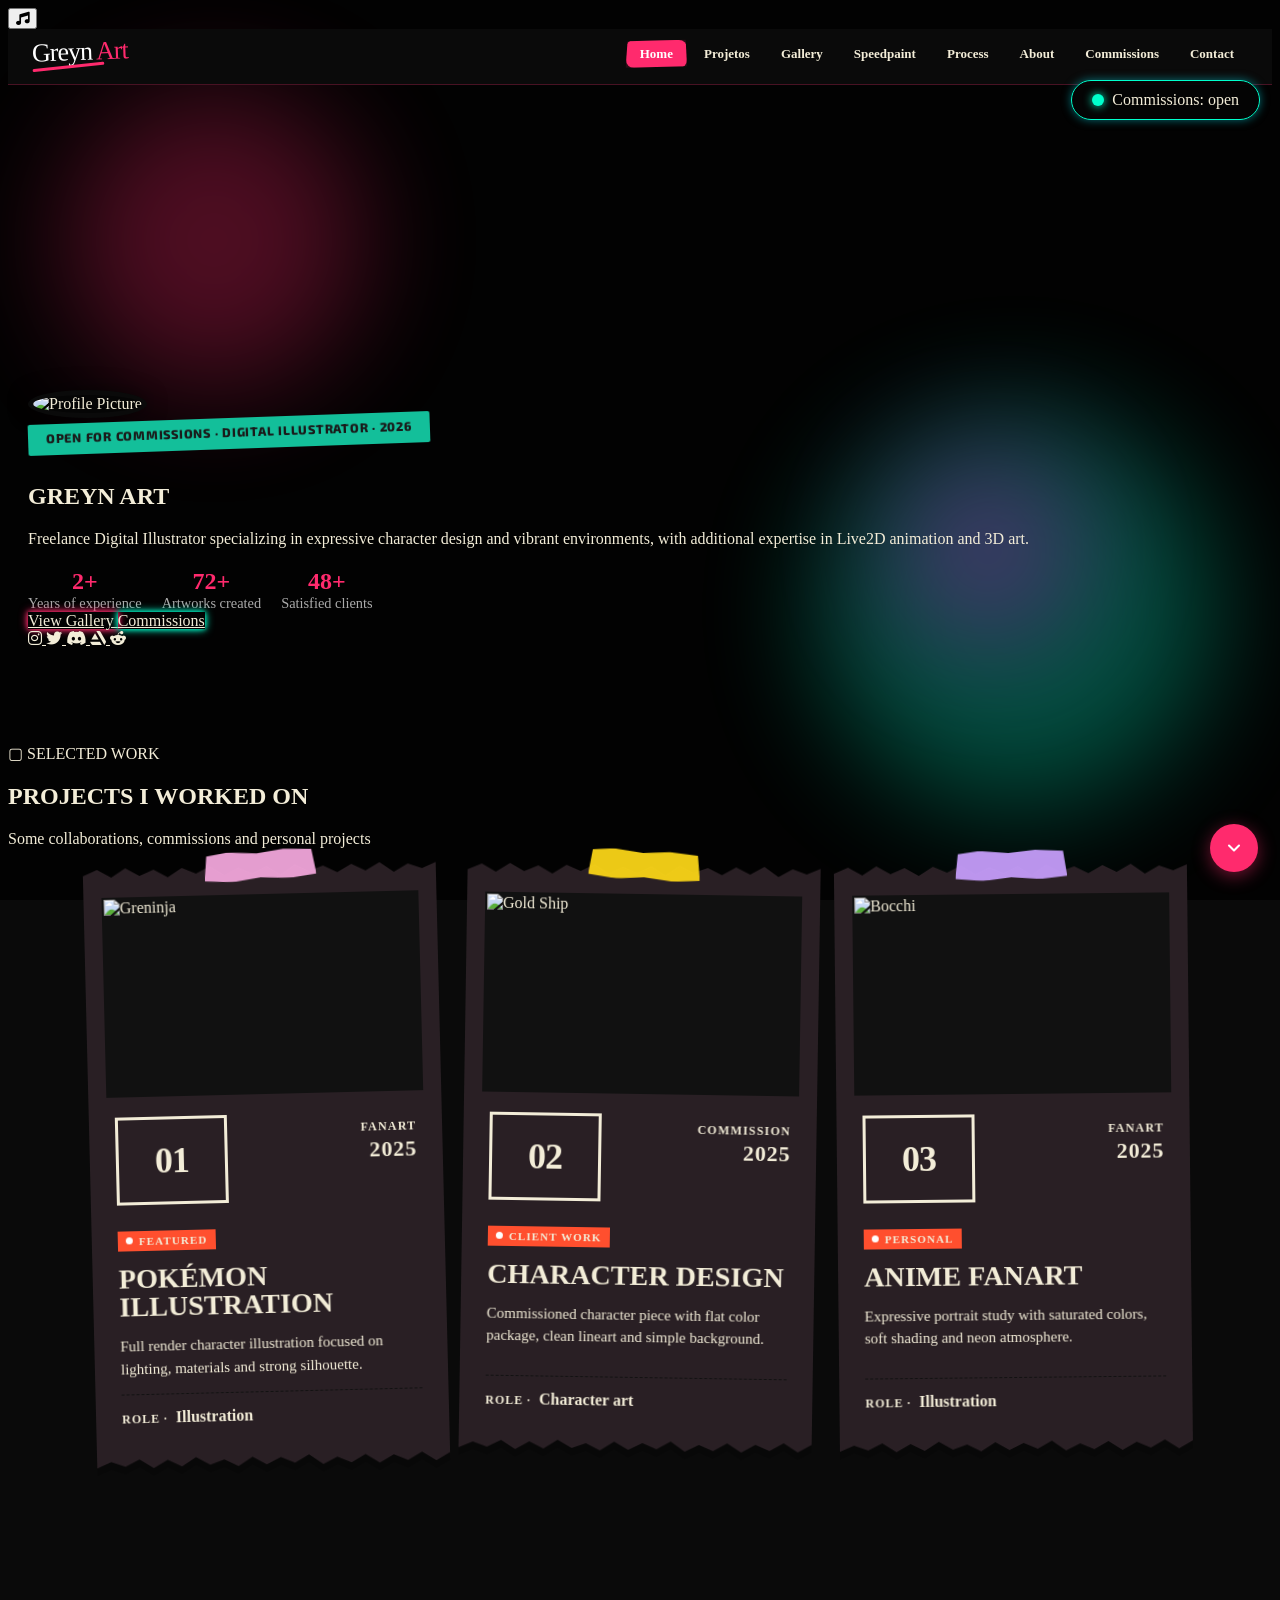
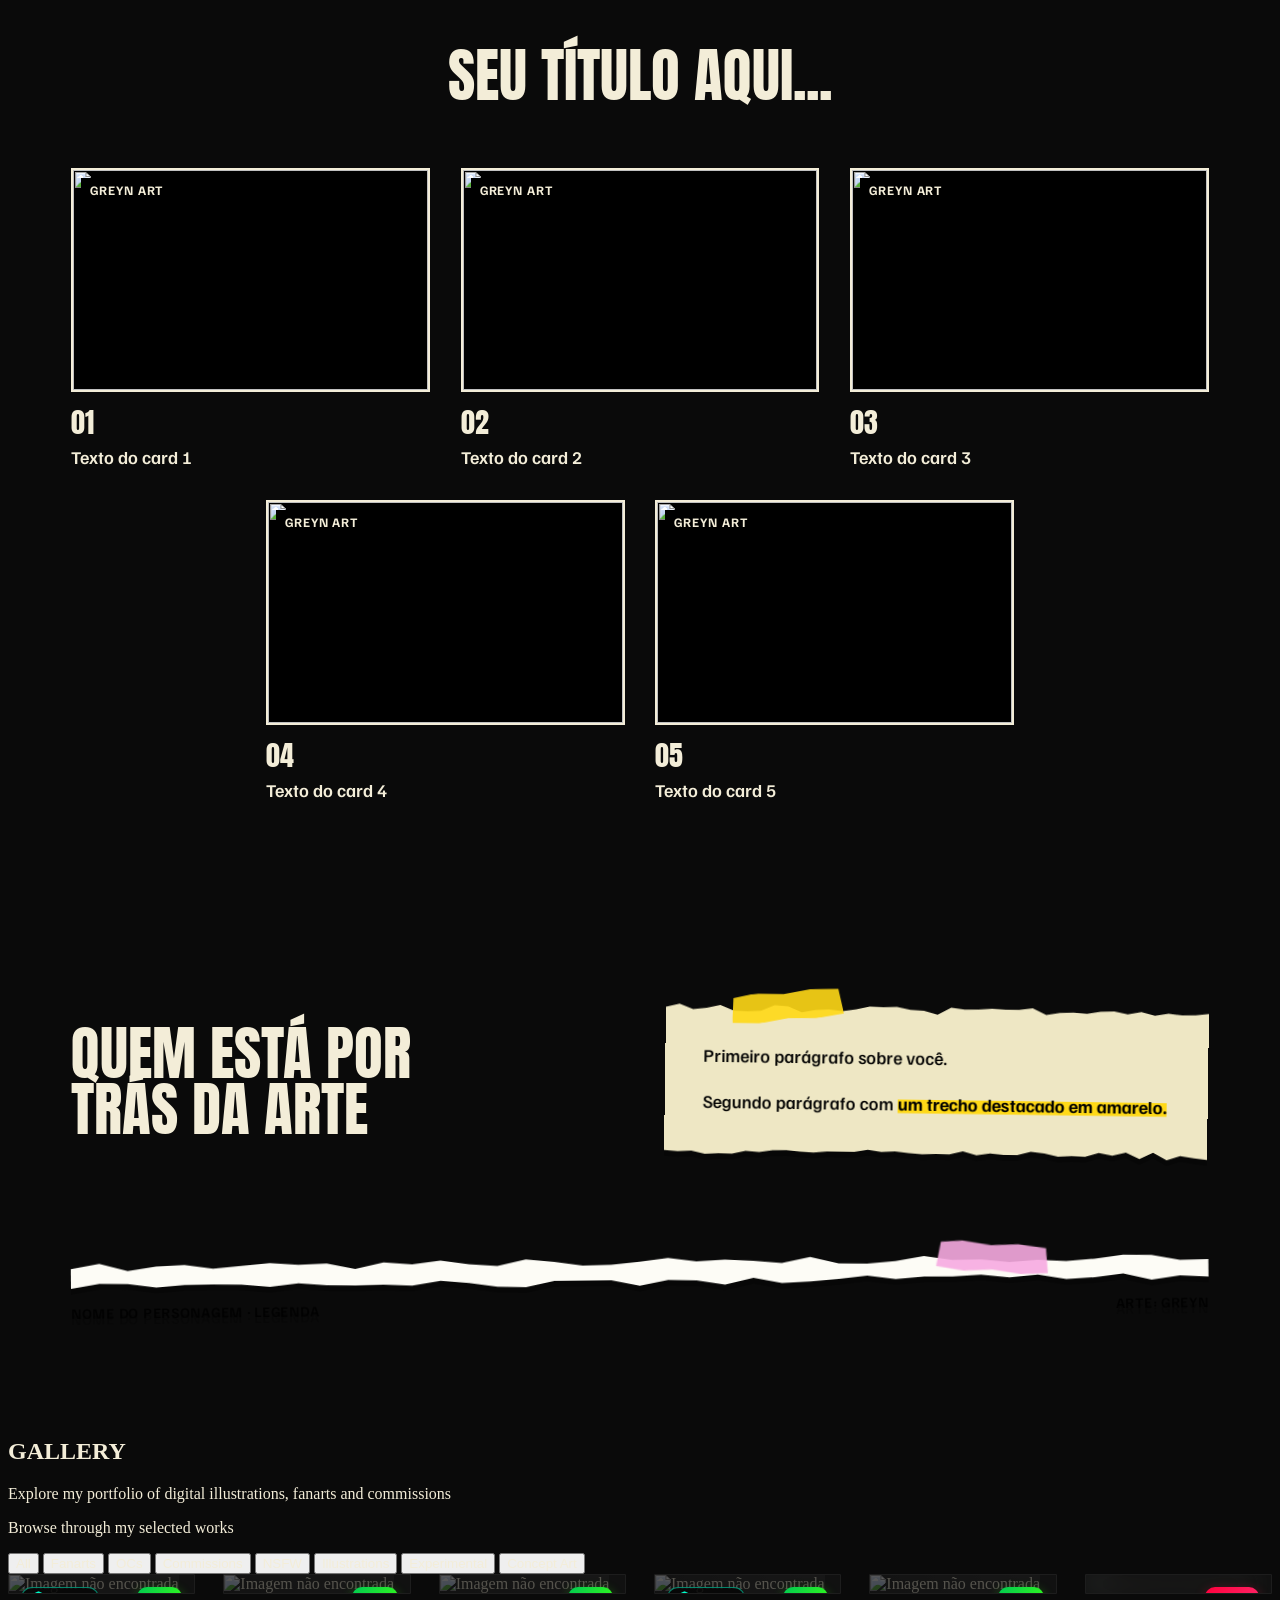
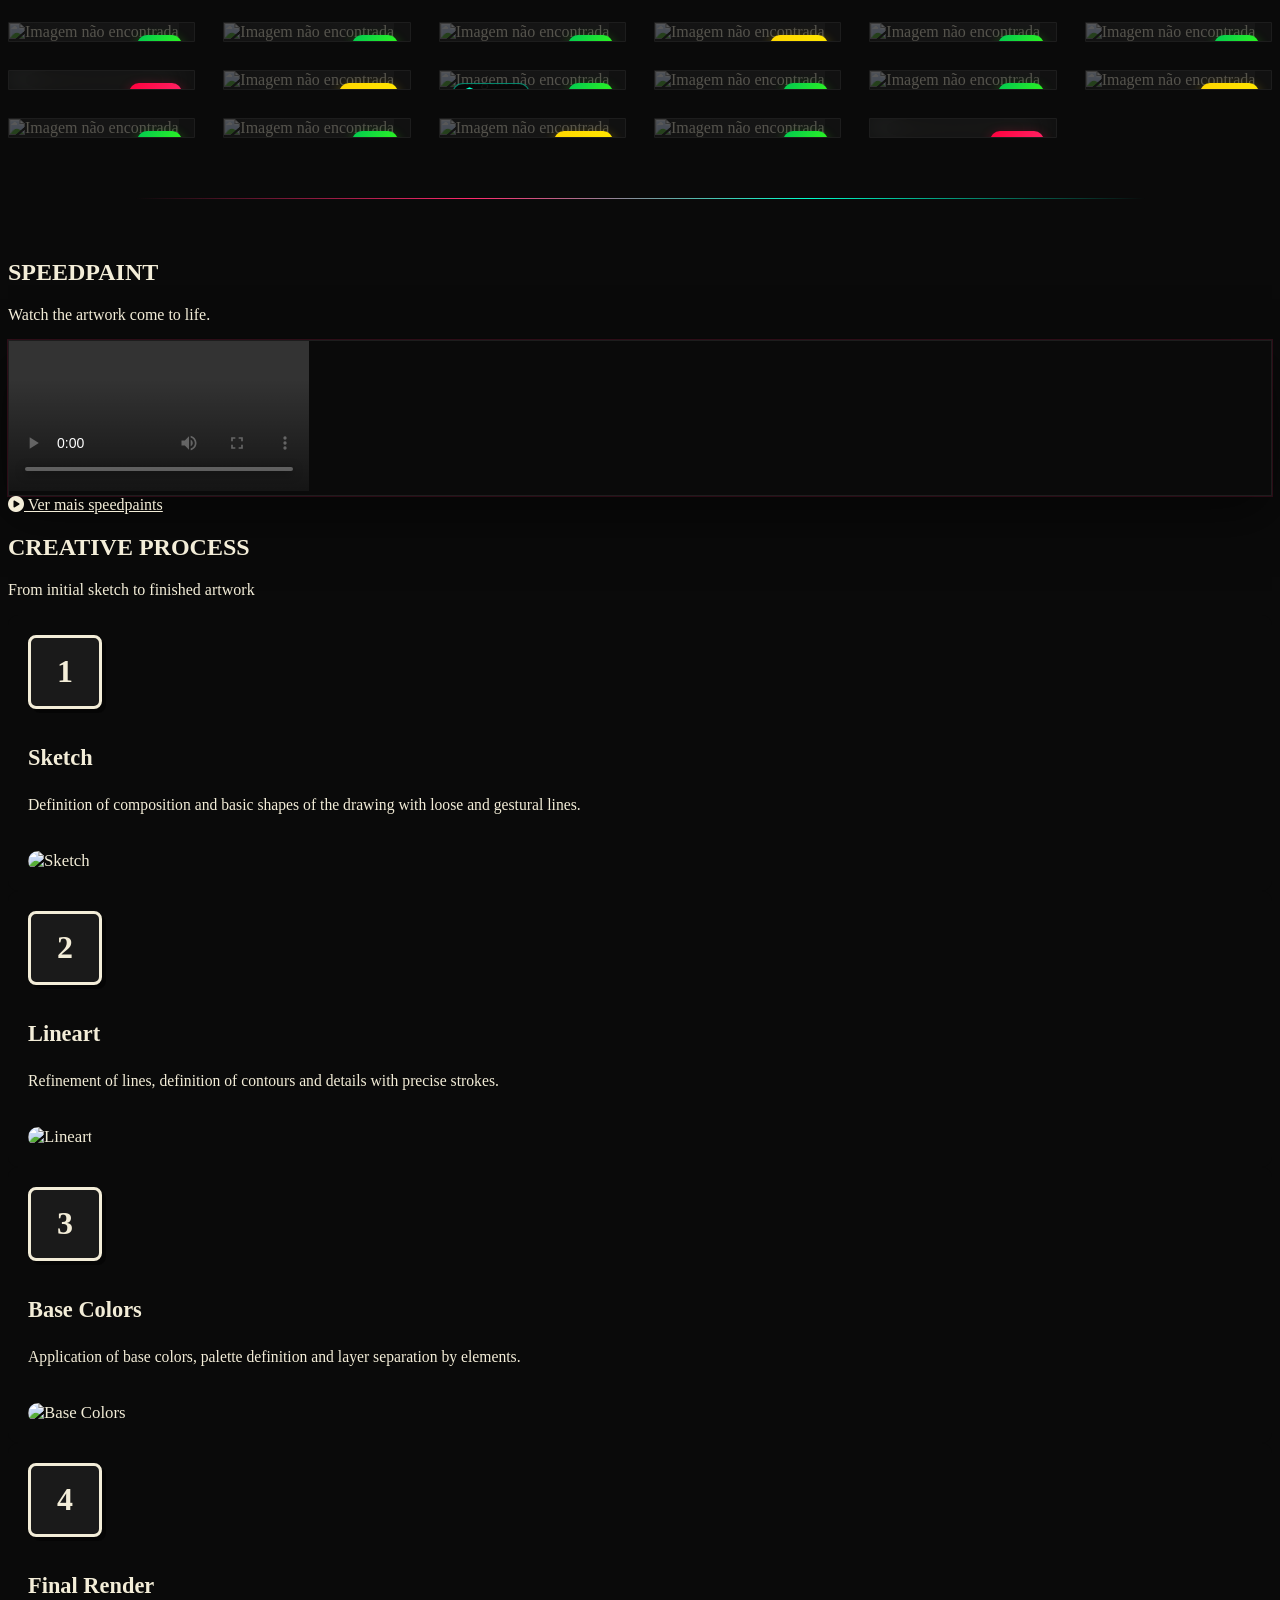
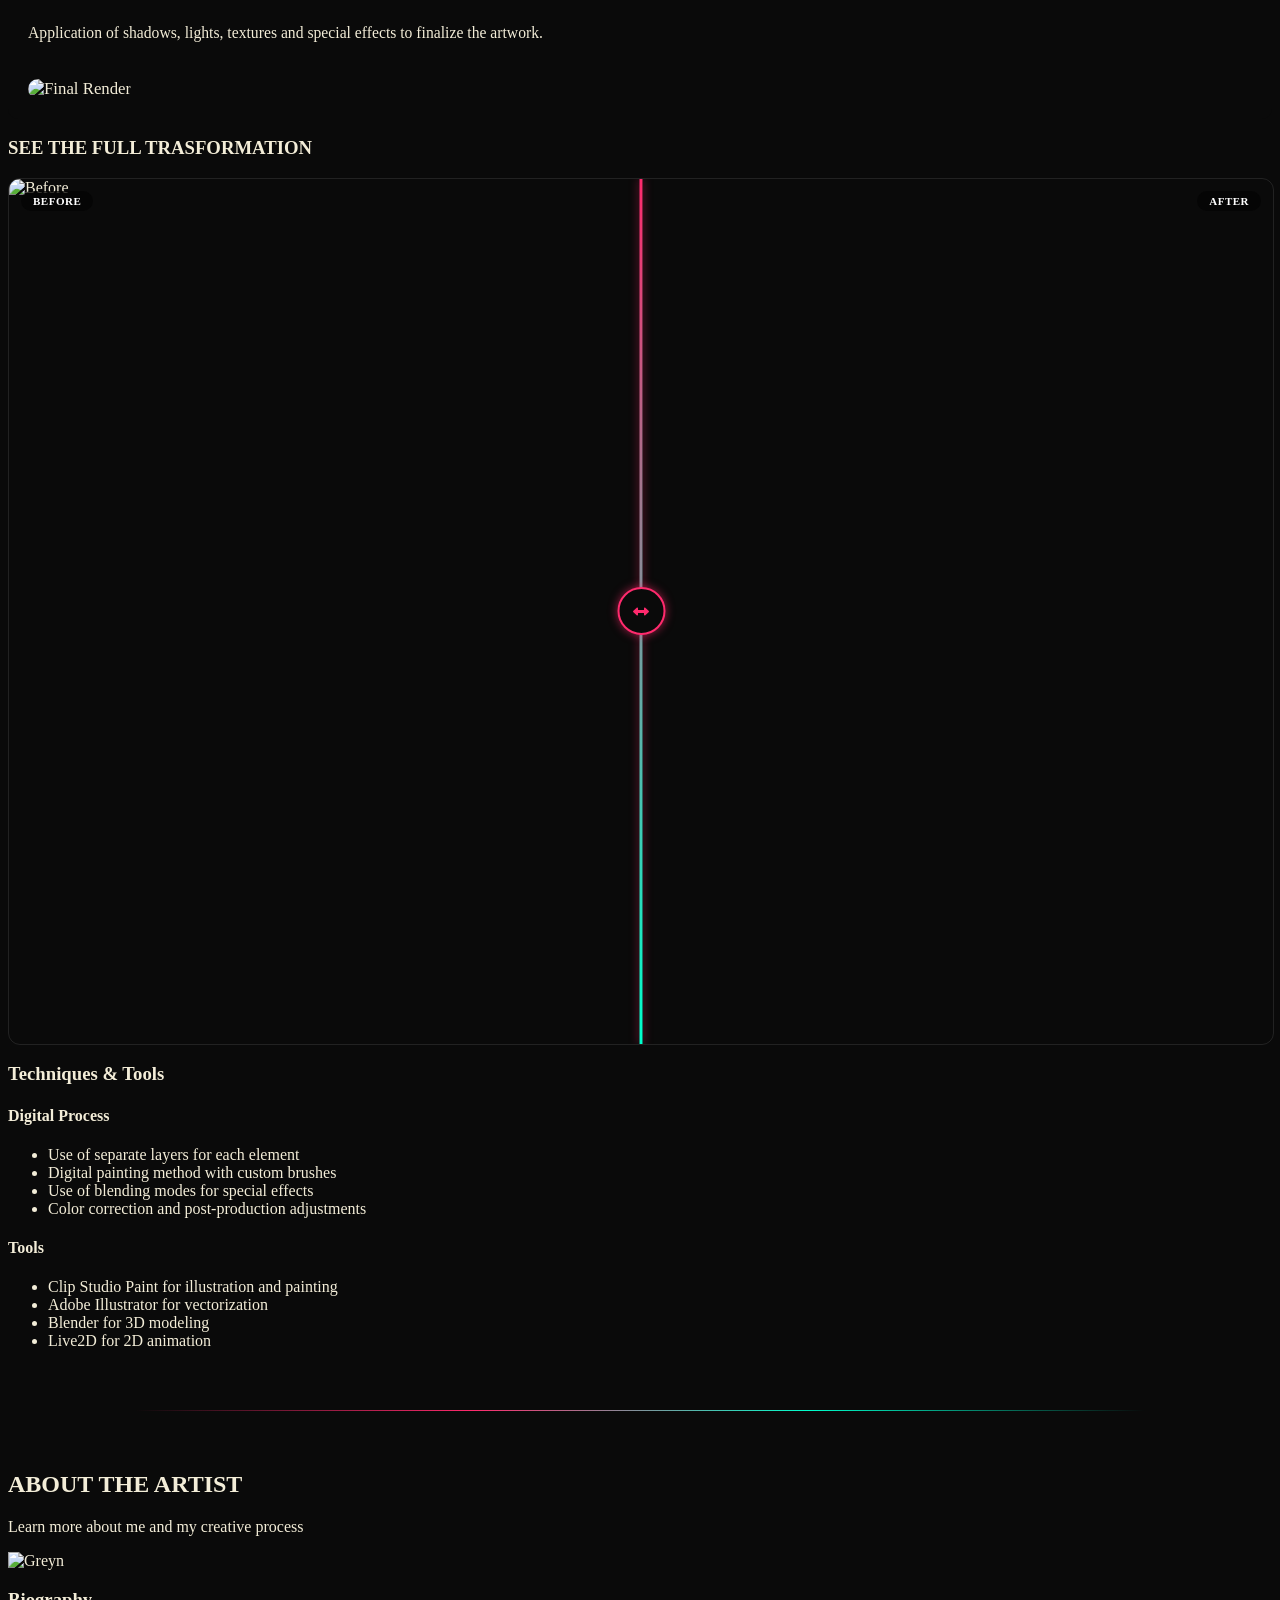
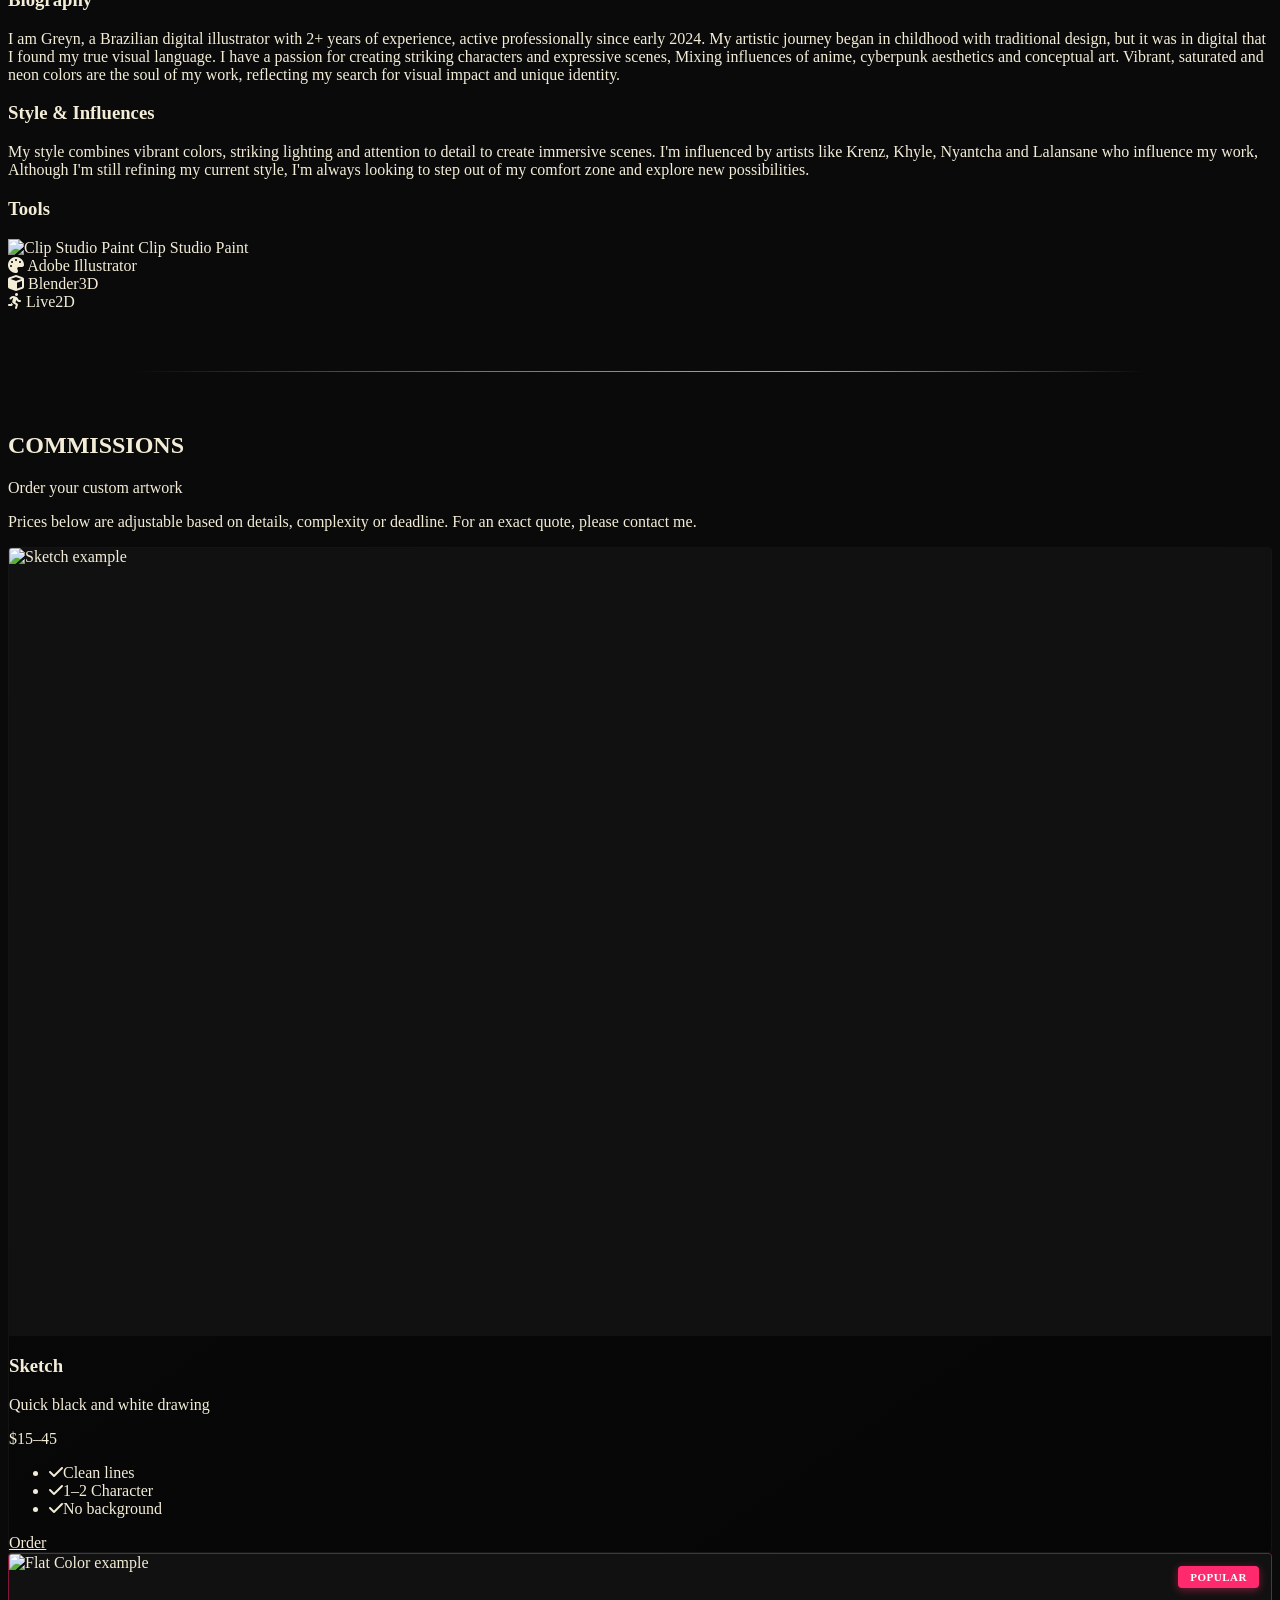
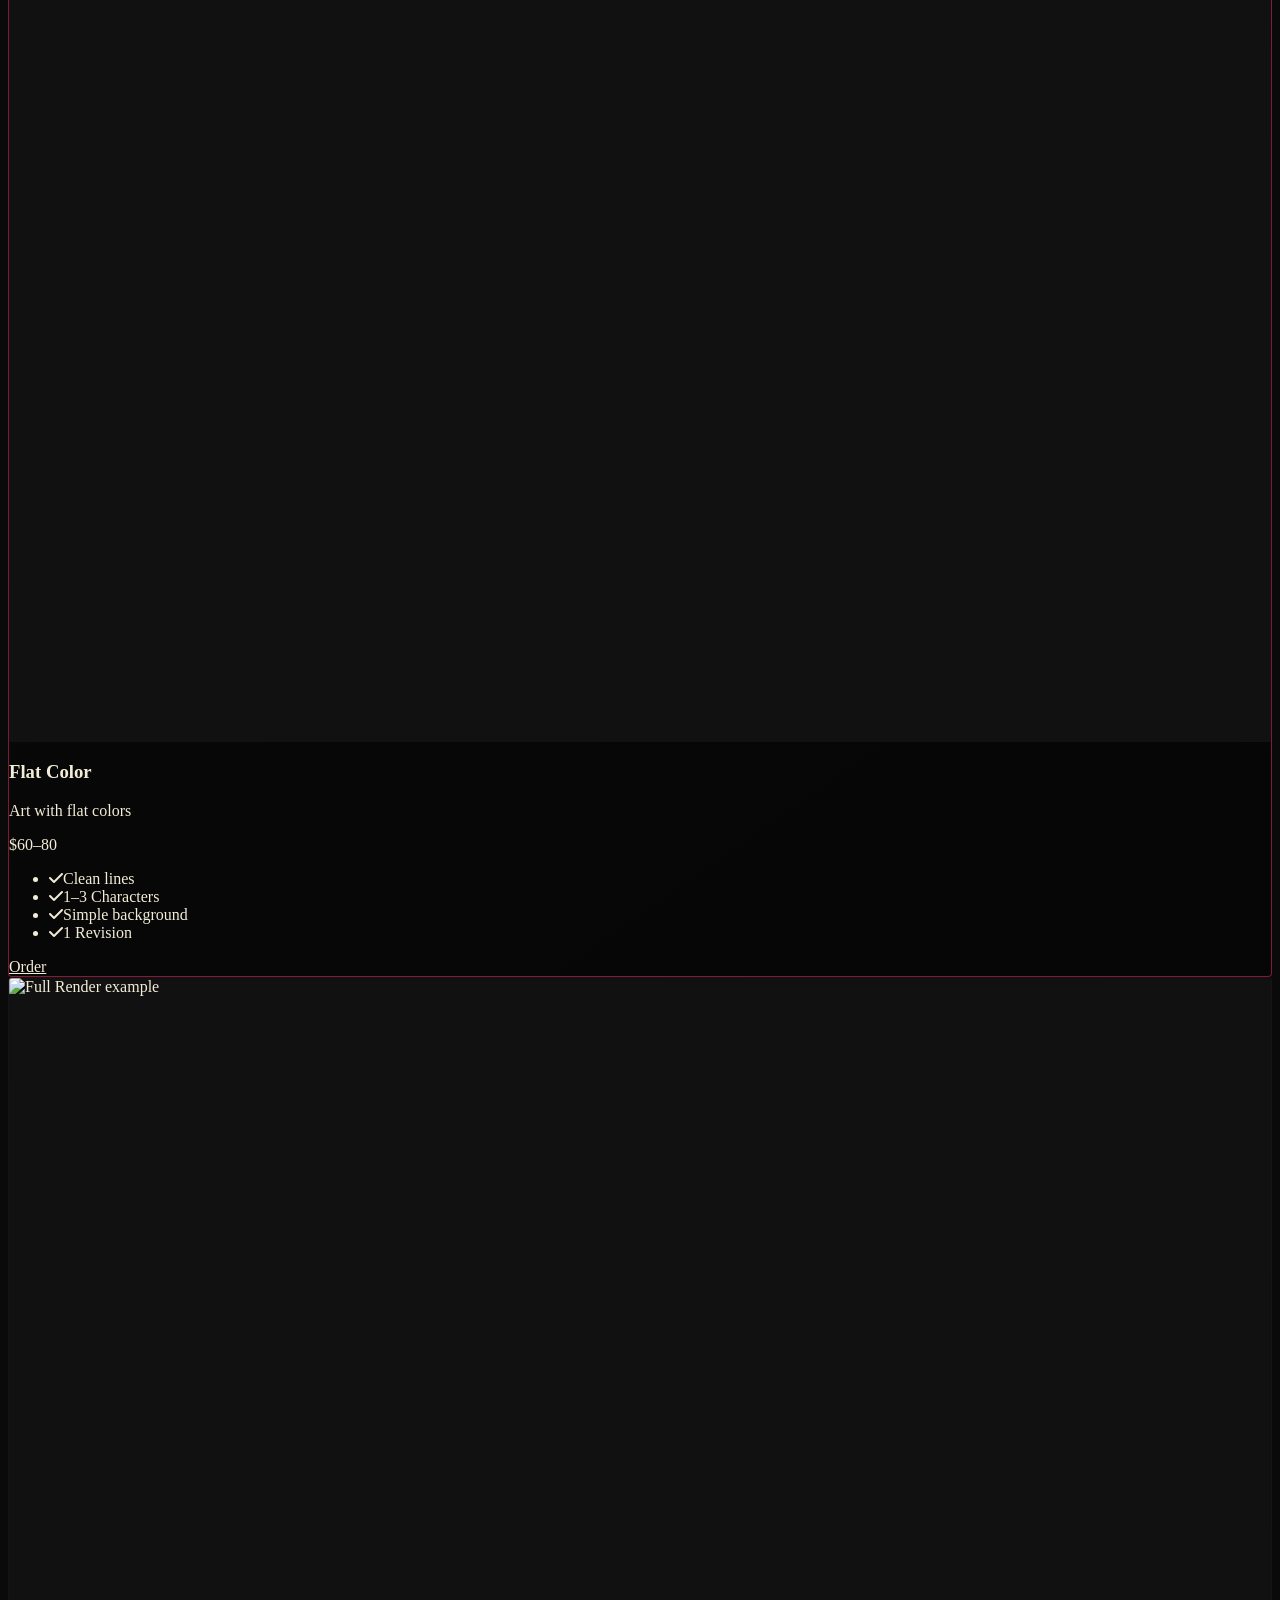
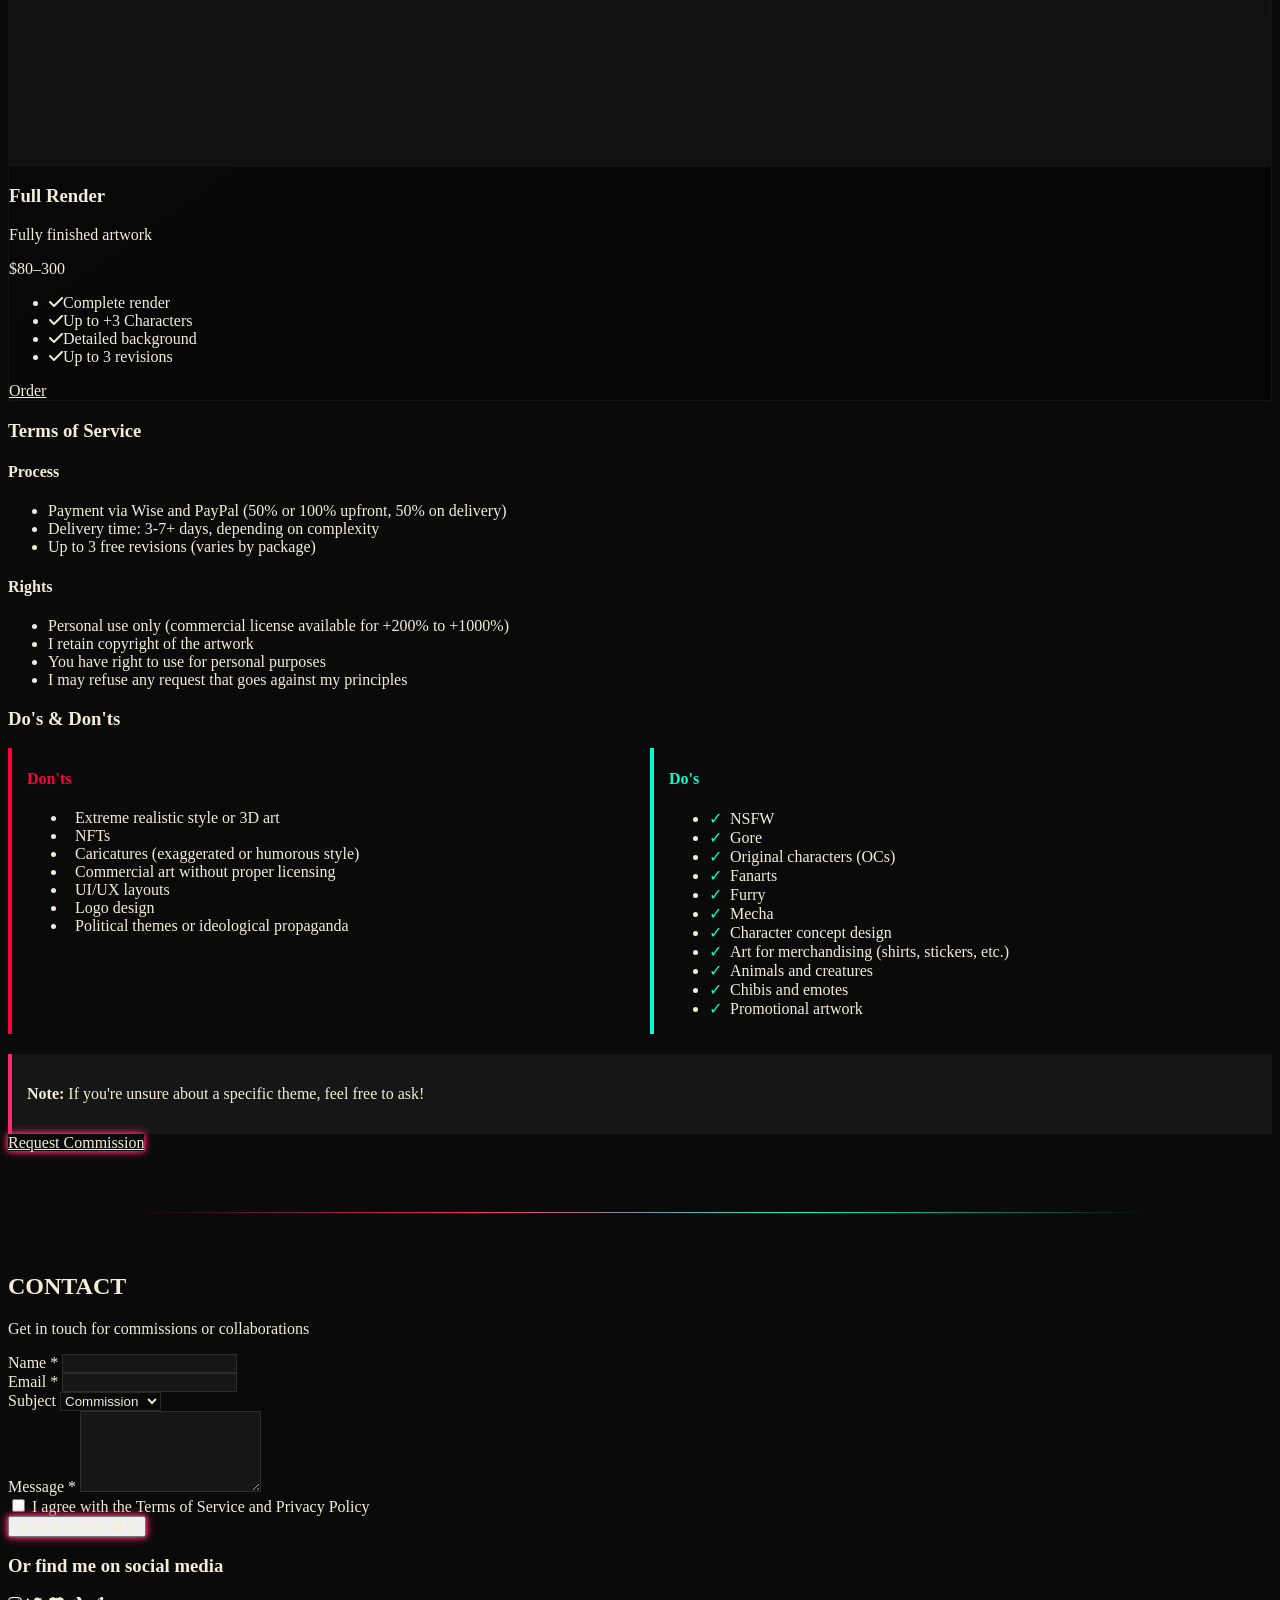
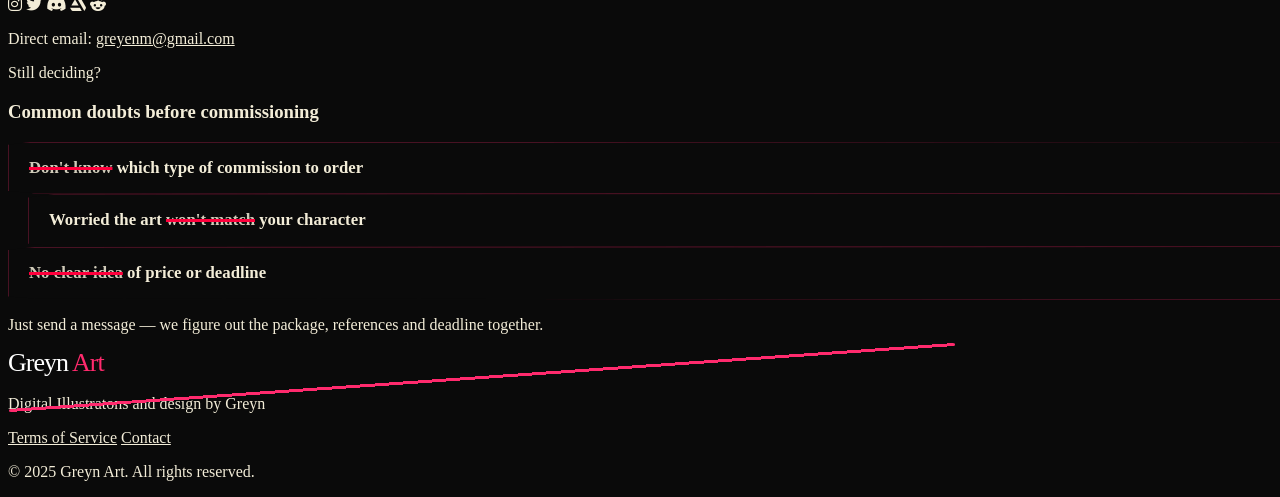
==== index.html @ 0febc7f4 "Update index.html" ====
<!DOCTYPE html>
<html lang="en">
<head>
    <link href="https://fonts.googleapis.com/css2?family=Anton&family=Familjen+Grotesk:wght@400;500;600;700&display=swap" rel="stylesheet">
    <link href="https://fonts.googleapis.com/css2?family=Permanent+Marker&family=Bangers&display=swap" rel="stylesheet">
    <link rel="stylesheet" href="style.css">
    <link rel="icon" type="image/png" href="https://raw.githubusercontent.com/GREYNPORTFOLIO/site-2/refs/heads/main/icone%20greyn%20chibi%20hyper%20simples.jpg">
    <meta charset="UTF-8">
    <meta name="viewport" content="width=device-width, initial-scale=1.0">
    <title>Greyn Art | Digital Illustrator</title>
    <!-- Meta Tags de SEO -->
<meta name="description" content="Greyn Art - Freelance Digital Illustrator specializing in character design, fanarts, commissions, Live2D and vibrant digital art.">
<meta name="keywords" content="Greyn Art, digital illustrator, commissions, fanart, character design, Live2D, anime art">
<meta name="author" content="Greyn">

<!-- Open Graph (para Discord, Facebook, WhatsApp etc) -->
<meta property="og:title" content="Greyn Art | Digital Illustrator">
<meta property="og:description" content="Freelance Digital Illustrator specializing in expressive character design and vibrant environments.">
<meta property="og:image" content="https://raw.githubusercontent.com/GREYNPORTFOLIO/site-2/refs/heads/main/Picsart_25-07-12_01-21-16-7912.jpg">
<meta property="og:url" content="https://greynportfolio.github.io/site/">
<meta property="og:type" content="website">

<!-- Twitter Card -->
<meta name="twitter:card" content="summary_large_image">
<meta name="twitter:title" content="Greyn Art | Digital Illustrator">
<meta name="twitter:description" content="Freelance Digital Illustrator specializing in character design, fanarts and commissions.">
<meta name="twitter:image" content="https://raw.githubusercontent.com/GREYNPORTFOLIO/site-2/refs/heads/main/Picsart_25-07-12_01-21-16-7912.jpg">
    <script src="https://cdn.tailwindcss.com"></script>
    <link rel="stylesheet" href="https://cdnjs.cloudflare.com/ajax/libs/font-awesome/6.4.0/css/all.min.css">
    <link rel="stylesheet" href="https://cdnjs.cloudflare.com/ajax/libs/animate.css/4.1.1/animate.min.css">
    <script>
        tailwind.config = {
            theme: {
                extend: {
                    colors: {
                        dark: '#0a0a0a',
                        darker: '#050505',
                        darkest: '#010101',
                        neonpink: '#ff2a6d',
                        neonred: '#ff003c',
                        neonblue: '#00ffcc',
                        neonpurple: '#d300c5',
                    },
                    fontFamily: {
                        sans: ['"Exo 2"', 'sans-serif'],
                        mono: ['"Major Mono Display"', 'monospace'],
                    },
                    animation: {
                        'pulse-slow': 'pulse 6s infinite cubic-bezier(0.4, 0, 0.6, 1)',
                        'float': 'float 6s ease-in-out infinite',
                        'neon-flicker': 'neon-flicker 1.5s infinite alternate',
                    },
                    keyframes: {
                        float: {
                            '0%, 100%': { transform: 'translateY(0)' },
                            '50%': { transform: 'translateY(-20px)' },
                        },
                        'neon-flicker': {
                            '0%, 19%, 21%, 23%, 25%, 54%, 56%, 100%': {
                                'text-shadow': '0 0 5px #ff2a6d, 0 0 10px #ff2a6d',
                                'box-shadow': '0 0 5px #ff2a6d, 0 0 10px #ff2a6d',
                            },
                            '20%, 24%, 55%': {
                                'text-shadow': 'none',
                                'box-shadow': 'none',
                            }
                        }
                    }
                }
            }
        }
    </script>
    <style>
        @import url('https://fonts.googleapis.com/css2?family=Exo+2:wght@300;400;600;700;900&family=Major+Mono+Display&display=swap');
        
    body {
        background-color: #0a0a0a;
        color: #f1f1f1;
        
        scroll-behavior: smooth;
        overflow-x: hidden;
    }
    
    .neon-text {
        text-shadow: 0 0 5px #ff2a6d, 0 0 10px #ff2a6d;
    }
    
    .neon-text-blue {
        text-shadow: 0 0 5px #00ffcc, 0 0 10px #00ffcc;
    }
    
    .neon-text-purple {
        text-shadow: 0 0 5px #d300c5, 0 0 10px #d300c5;
    }
    
    .neon-border {
        box-shadow: 0 0 5px #ff2a6d, 0 0 10px #ff2a6d;
    }
    
    .neon-border-blue {
        box-shadow: 0 0 5px #00ffcc, 0 0 10px #00ffcc;
    }
    
    .neon-hover:hover {
        text-shadow: 0 0 5px #ff2a6d, 0 0 10px #ff2a6d;
        transition: all 0.3s ease;
    }
    
    .gallery-item {
        transition: all 0.4s ease;
        position: relative;
        overflow: hidden;
    }
    
    .gallery-item::before {
        content: '';
        position: absolute;
        top: 0;
        left: 0;
        width: 100%;
        height: 100%;
        background: linear-gradient(135deg, rgba(255,42,109,0.2) 0%, rgba(5,217,232,0.2) 100%);
        opacity: 0;
        transition: all 0.4s ease;
        z-index: 1;
        border-radius: 0.5rem;
    }

    .gallery-item:hover {
        transform: scale(1.03);
        box-shadow: 0 10px 25px rgba(255,42,109,0.3);
    }
    
    .gallery-item:hover::before {
        opacity: 1;
    }
    
    .gallery-item:hover {
        transform: scale(1.03);
    }
    
    .gallery-item img {
        transition: all 0.5s ease;
        aspect-ratio: 1/1;
        object-fit: cover;
        background: linear-gradient(45deg, #1a1a1a, #2a2a2a);
    }

    @keyframes fadeIn {
        from { opacity: 0; }
        to { opacity: 1; }
    }

    .gallery-item img.loaded {
        animation: fadeIn 0.5s ease-out;
    }
    
    .gallery-item:hover img {
        transform: scale(1.10);
    }
    
    .gallery-caption {
        position: absolute;
        bottom: -55px;
        left: 0;
        width: 100%;
        background: rgba(5, 5, 5, 0.8);
        padding: 10px;
        transition: all 0.5s ease;
        z-index: 2;
    }   

    .gallery-item:hover .gallery-caption {
        bottom: 0;
    }
       
    .lightbox {
display: none;
position: fixed;
top: 0;
left: 0;
width: 100%;
height: 100%;
background-color: rgba(0,0,0,0.95);
z-index: 40;
justify-content: center;
align-items: center;
opacity: 0;
transition: opacity 0.3s ease;
      }
    
    .lightbox.show {
        opacity: 1;
    }
    
    .lightbox-content {
        max-width: 90%;
        max-height: 90%;
        transform: scale(0.9);
        transition: transform 0.3s ease;
    }
    
    .lightbox.show .lightbox-content {
        transform: scale(1);
    }
    
    .lightbox-close {
        position: absolute;
        top: 30px;
        right: 30px;
        color: white;
        font-size: 40px;
        cursor: pointer;
        transition: all 0.3s ease;
    }
    
    .lightbox-close:hover {
        color: #ff2a6d;
        transform: rotate(90deg);
    }
    
    .section-divider {
        border: none;
        height: 1px;
        background: linear-gradient(90deg, transparent, #ff2a6d, #00ffcc, transparent);
        margin: 60px auto;
        width: 80%;
    }
    
    input, textarea, select {
        background-color: rgba(255,255,255,0.05);
        border: 1px solid rgba(255,255,255,0.1);
        color: white;
        transition: all 0.3s ease;
    }
    
    input:focus, textarea:focus, select:focus {
        outline: none;
        border-color: #ff2a6d;
        box-shadow: 0 0 5px #ff2a6d, 0 0 10px #ff2a6d;
        background-color: rgba(255,255,255,0.1);
    }
    
    .nav-link {
        position: relative;
    }
    
    .nav-link::after {
        content: '';
        position: absolute;
        width: 0;
        height: 2px;
        bottom: -2px;
        left: 0;
        background: linear-gradient(90deg, #ff2a6d, #00ffcc);
        transition: width 0.3s ease;
    }
    
    .nav-link:hover::after {
        width: 100%;
    }
    
    .progress-container {
        position: fixed;
        top: 0;
        left: 0;
        width: 100%;
        height: 4px;
        z-index: 100;
    }
    
    .progress-bar {
        height: 4px;
        background: linear-gradient(90deg, #ff2a6d, #00ffcc);
        width: 0%;
        transition: width 0.1s ease;
    }
    
    .tooltip {
        position: relative;
    }
    
    .tooltip-text {
        visibility: hidden;
        width: 120px;
        background-color: #050505;
        color: #fff;
        text-align: center;
        border-radius: 6px;
        padding: 5px;
        position: absolute;
        z-index: 1;
        bottom: 125%;
        left: 50%;
        transform: translateX(-50%);
        opacity: 0;
        transition: opacity 0.3s;
        border: 1px solid #ff2a6d;
    }
    
    .tooltip:hover .tooltip-text {
        visibility: visible;
        opacity: 1;
    }
    
    .floating-shape {
        position: absolute;
        border-radius: 50%;
        filter: blur(60px);
        opacity: 0.3;
        z-index: -1;
    }
    
    .shape-1 {
        width: 300px;
        height: 300px;
        background: #ff2a6d;
        top: 10%;
        left: 5%;
        animation: float 8s ease-in-out infinite;
    }
    
    .shape-2 {
        width: 400px;
        height: 400px;
        background: #00ffcc;
        bottom: 10%;
        right: 5%;
        animation: float 10s ease-in-out infinite reverse;
    }
    
    .shape-3 {
        width: 200px;
        height: 200px;
        background: #d300c5;
        top: 50%;
        right: 15%;
        animation: float 7s ease-in-out infinite 2s;
    }
    
    .social-icon {
        transition: all 0.3s ease;
    }
    
    .social-icon:hover {
        transform: translateY(-5px) scale(1.1);
    }
    
    .commission-card {
        transition: all 0.3s ease;
        background: linear-gradient(145deg, rgba(10,10,10,0.8) 0%, rgba(5,5,5,0.9) 100%);
        border: 1px solid rgba(255,255,255,0.05);
    }
    
    .commission-card:hover {
        transform: translateY(-10px);
        box-shadow: 0 10px 20px rgba(255,42,109,0.2);
        border-color: rgba(255,42,109,0.3);
    }
    
    .commission-card.featured {
        border: 1px solid rgba(255,42,109,0.5);
        position: relative;
        overflow: hidden;
    }
    
    .commission-card.featured::before {
        content: 'POPULAR';
        position: absolute;
        top: 15px;
        right: -30px;
        background: #ff2a6d;
        color: white;
        padding: 5px 30px;
        transform: rotate(45deg);
        font-size: 12px;
        font-weight: bold;
    }
    
    .process-step {
  padding: 28px 22px;          /* aumenta o espaço interno */
  font-size: 1.05rem;
}

.process-step .text-4xl {
  font-size: 2.8rem !important; /* número maior */
}

.process-step h3 {
  font-size: 1.4rem !important;
}

.process-step p {
  font-size: 0.98rem;
  line-height: 1.5;
}

.process-step img {
  margin-top: 18px;
  border-radius: 10px;
}
    
    .process-step {
        position: relative;
        padding: 20px;
        border-radius: 10px;
        background: rgba(10, 10, 10, 0.7);
        transition: all 0.3s ease;
    }
    
    .process-step:hover {
        transform: translateY(-5px);
        box-shadow: 0 10px 20px rgba(255, 42, 109, 0.2);
    }
    
    .process-step::before {
        content: '';
        position: absolute;
        top: 0;
        left: 0;
        width: 4px;
        height: 0;
        background: linear-gradient(to bottom, #ff2a6d, #00ffcc);
        transition: height 0.5s ease;
    }
    
    .process-step:hover::before {
        height: 100%;
    }
    
    /* ========== BADGES DA GALERIA ========== */
.art-badge {
    position: absolute !important;
    top: 12px !important;
    right: 12px !important;
    padding: 4px 10px;
    border-radius: 20px;
    font-size: 11px;
    font-weight: 700;
    letter-spacing: 0.5px;
    color: white;
    z-index: 50 !important; /* bem acima da imagem */
    pointer-events: none;
    box-shadow: 0 4px 12px rgba(0, 0, 0, 0.35);
    filter: none !important; /* nunca recebe blur */
    transform: translateZ(0); /* força ficar em camada própria */
}

.art-badge.badge-nsfw {
    background: linear-gradient(135deg, #ff003c, #ff2a6d);
    box-shadow: 0 4px 12px rgba(255, 0, 60, 0.45);
}

.art-badge.badge-sfw {
    background: linear-gradient(135deg, #00c853, #39ff14);
    box-shadow: 0 4px 12px rgba(57, 255, 20, 0.4);
    color: #0a0a0a;
}

.art-badge.badge-ecchi {
    background: linear-gradient(135deg, #ffd600, #ffea00);
    box-shadow: 0 4px 12px rgba(255, 214, 0, 0.45);
    color: #0a0a0a;
}

/* imagem fica embaixo do badge */
.gallery-item img {
    position: relative;
    z-index: 1;
}
    
    
    
    .gallery-item.borrado img {
        filter: blur(15px) brightness(0.9);
        transition: filter 0.3s ease;
    }
    
    .gallery-item.borrado.active img {
        filter: none;
    }

    .commission-status {
        position: fixed;
        top: 80px;
        right: 20px;
        z-index: 100;
        background: rgba(5, 5, 5, 0.9);
        border: 1px solid #ff2a6d;
        border-radius: 20px;
        padding: 10px 20px;
        box-shadow: 0 0 10px rgba(255, 42, 109, 0.5);
        display: flex;
        align-items: center;
    }
    
    .commission-status.open {
        border-color: #00ffcc;
        box-shadow: 0 0 10px rgba(5, 217, 232, 0.5);
    }
    
    .status-dot {
        width: 12px;
        height: 12px;
        border-radius: 50%;
        margin-right: 8px;
    }
    
    .status-dot.open {
        background-color: #00ffcc;
        box-shadow: 0 0 10px #00ffcc;
    }
    
    .status-dot.closed {
        background-color: #ff003c;
        box-shadow: 0 0 10px #ff003c;
    }
    
    .profile-header {
        position: relative;
        width: 100%;
        height: 430px;
        overflow: hidden;
        border-radius: 0 0 15px 15px;
    }
    
    .profile-banner {
        width: 100%;
        height: 110%;
        object-fit: cover;
        filter: brightness(0.6);
    }
    
    .profile-content {
        position: relative;
        margin-top: -125px;
        z-index: 10;
        padding: 0 20px;
    }
    
    .profile-avatar {
        width: 180px;
        height: 180px;
        border-radius: 50%;
        border: 5px solid #0a0a0a;
        box-shadow: 0 0 20px rgba(0,0,0,0.5);
        object-fit: cover;
        background-color: #050505;
    }
    
    .profile-stats {
        display: flex;
        gap: 20px;
        margin-top: 20px;
    }
    
    .stat-item {
        text-align: center;
    }
    
    .stat-number {
        font-size: 1.5rem;
        font-weight: bold;
        color: #ff2a6d;
    }
    
    .stat-label {
        font-size: 0.9rem;
        color: #aaa;
    }
    
    .dos-donts-grid {
        display: grid;
        grid-template-columns: 1fr;
        gap: 20px;
    }
    
    @media (min-width: 768px) {
        .dos-donts-grid {
            grid-template-columns: 1fr 1fr;
        }
    }
    
    .donts-box {
        border-left: 4px solid #ff003c;
        padding-left: 15px;
    }
    
    .dos-box {
        border-left: 4px solid #00ffcc;
        padding-left: 15px;
    }
    
    .donts-title {
        color: #ff003c;
    }
    
    .dos-title {
        color: #00ffcc;
    }
    
    .donts-item::before {
        content: '';
        color: #ff003c;
        margin-right: 8px;
    }
    
    .dos-item::before {
        content: '✓';
        color: #00ffcc;
        margin-right: 8px;
    }
    
    .note-box {
        background: rgba(255, 255, 255, 0.05);
        border-left: 4px solid #ff2a6d;
        padding: 15px;
        margin-top: 20px;
    }
    
    @media (max-width: 768px) {
        .hero-text {
            font-size: 2.5rem;
        }
        
        .shape-1, .shape-2, .shape-3 {
            display: none;
        }
        
        .gallery-caption {
            bottom: 0;
            opacity: 1;
        }
        
        .commission-status {
            top: 70px;
            right: 10px;
            font-size: 0.9rem;
            padding: 8px 15px;
        }
        
        .profile-header {
            height: 300px;
        }
        
        .profile-avatar {
            width: 120px;
            height: 120px;
        }
        
        .profile-content {
            margin-top: -60px;
        }
    }

    /* Esconde a navegação quando o lightbox está aberto */body.lightbox-open nav {
    opacity: 0;
    visibility: hidden;
    pointer-events: none;
    transform: translateY(-100%);
    transition: all 0.3s ease;
}    /* ========== SETAS DO LIGHTBOX SEMPRE VISÍVEIS ========== */#lightbox .absolute {
    z-index: 60 !important;
}#prevButton,
#nextButton {
    z-index: 60 !important;
    background-color: rgba(0, 0, 0, 0.65) !important;
    border: 1px solid rgba(255, 255, 255, 0.2);
    width: 48px;
    height: 48px;
    display: flex;
    align-items: center;
    justify-content: center;
    border-radius: 50%;
    transition: all 0.25s ease;
}#prevButton:hover,
#nextButton:hover {
    background-color: rgba(255, 42, 109, 0.8) !important;
    transform: scale(1.1);
}/* Deixa as setas um pouco mais para dentro no mobile */
@media (max-width: 768px) {
    #lightbox .absolute.left-4 {
        left: 8px !important;
    }
    #lightbox .absolute.right-4 {
        right: 8px !important;
    }#prevButton,
#nextButton {
    width: 42px;
    height: 42px;
}}/* Garante que o botão de fechar também fique por cima */
.lightbox-close {
    z-index: 70 !important;
}/* Fade-in das imagens da galeria */
.gallery-item img {
    opacity: 0;
    transition: opacity 0.6s ease, transform 0.5s ease;
}.gallery-item img.loaded {
    opacity: 1;
}    .commission-status.closed {
border-color: #ff003c;
box-shadow: 0 0 10px rgba(255, 0, 60, 0.5);}

/* ========== GALERIA MELHORADA ========== */#gallery {
    position: relative;
}/* Grid mais bonito e responsivo */
/* Grid da galeria */
#gallery-grid {
  display: grid;
  grid-template-columns: repeat(3, 1fr);
  gap: 1.25rem;
}

@media (min-width: 640px) {
  #gallery-grid {
    grid-template-columns: repeat(4, 1fr);
    gap: 1.5rem;
  }
}

@media (min-width: 1024px) {
  #gallery-grid {
    grid-template-columns: repeat(5, 1fr);
    gap: 1.75rem;
  }
}

@media (min-width: 1280px) {
  #gallery-grid {
    grid-template-columns: repeat(6, 1fr);
  }
}

/* Item da galeria */
.gallery-item {
    position: relative;
    border-radius: 1px;
    overflow: hidden;
    background: #111;
    border: 1px solid rgba(255, 255, 255, 0.05);
    transition: all 0.4s cubic-bezier(0.4, 0, 0.2, 1);
    cursor: pointer;
}.gallery-item:hover {
    transform: translateY(-8px) scale(1.02);
    box-shadow: 0 20px 40px rgba(255, 42, 109, 0.25);
    border-color: rgba(255, 42, 109, 0.4);
}/* Imagem */
.gallery-item img {
    width: 100%;
    aspect-ratio: 1/1;
    object-fit: cover;
    transition: transform 0.6s cubic-bezier(0.4, 0, 0.2, 1), opacity 0.5s ease;
    opacity: 0;
}.gallery-item img.loaded {
    opacity: 1;
}.gallery-item:hover img {
    transform: scale(1.12);
}/* Overlay escuro no hover */
.gallery-item::after {
    content: '';
    position: absolute;
    inset: 0;
    background: linear-gradient(to top, rgba(0,0,0,0.85) 0%, transparent 50%);
    opacity: 0;
    transition: opacity 0.4s ease;
    z-index: 1;
    pointer-events: none;
}.gallery-item:hover::after {
    opacity: 1;
}/* Caption melhorada */
.gallery-caption {
    position: absolute;
    bottom: 0;
    left: 0;
    width: 100%;
    padding: 16px;
    z-index: 2;
    transform: translateY(20px);
    opacity: 0;
    transition: all 0.4s ease;
}.gallery-item:hover .gallery-caption {
    transform: translateY(0);
    opacity: 1;
}.gallery-caption p:first-child {
    font-size: 0.95rem;
    font-weight: 600;
    color: #fff;
    margin-bottom: 2px;
}.gallery-caption p:last-child {
    font-size: 0.8rem;
    color: #ff2a6d;
}/* Badge NSFW melhorado */
.nsfw-badge {
    position: absolute;
    top: 12px;
    right: 12px;
    background: linear-gradient(135deg, #ff003c, #ff2a6d);
    color: white;
    padding: 4px 10px;
    border-radius: 20px;
    font-size: 11px;
    font-weight: 700;
    letter-spacing: 0.5px;
    z-index: 3;
    box-shadow: 0 4px 12px rgba(255, 0, 60, 0.4);
}/* Ícone de zoom no hover */
.gallery-item::before {
    content: '\f00e'; /* Font Awesome search-plus */
    font-family: 'Font Awesome 6 Free';
    font-weight: 900;
    position: absolute;
    top: 50%;
    left: 50%;
    transform: translate(-50%, -50%) scale(0.5);
    color: white;
    font-size: 1.8rem;
    opacity: 0;
    z-index: 2;
    transition: all 0.35s ease;
    text-shadow: 0 0 20px rgba(0,0,0,0.8);
    pointer-events: none;
}.gallery-item:hover::before {
    opacity: 1;
    transform: translate(-50%, -50%) scale(1);
}    /* Esconde elementos flutuantes quando o lightbox está aberto */body.lightbox-open .commission-status,
body.lightbox-open .back-to-top,
body.lightbox-open .progress-container,
body.lightbox-open #musicToggle {
    opacity: 0 !important;
    visibility: hidden !important;
    pointer-events: none !important;
    transition: all 0.3s ease;
}/* Garante que o lightbox fique acima de tudo */
.lightbox {
    z-index: 9999 !important;
}/* Quando a galeria de vídeos estiver aberta */
body.video-gallery-open nav,
body.video-gallery-open .commission-status,
body.video-gallery-open .back-to-top,
body.video-gallery-open .progress-container,
body.video-gallery-open #musicToggle {
    opacity: 0 !important;
    visibility: hidden !important;
    pointer-events: none !important;
}/* Modal de vídeos melhorado */
#videoGalleryModal {
    z-index: 99999 !important;
}#videoGalleryModal .modal-inner {
    position: relative;
    width: 100%;
    max-width: 72rem;
    max-height: 90vh;
    overflow-y: auto;
    padding-top: 3.5rem;
}/* Botão fechar fixo e fácil de clicar no mobile */
#closeVideoGallery {
    position: fixed;
    top: 16px;
    right: 16px;
    width: 48px;
    height: 48px;
    background: rgba(0, 0, 0, 0.7);
    border: 1px solid rgba(255, 42, 109, 0.5);
    border-radius: 50%;
    color: white;
    font-size: 28px;
    line-height: 1;
    display: flex;
    align-items: center;
    justify-content: center;
    z-index: 100000;
    cursor: pointer;
    transition: all 0.25s ease;
}#closeVideoGallery:hover {
    background: #ff2a6d;
    transform: scale(1.1);
}@media (max-width: 768px) {
    #closeVideoGallery {
        top: 12px;
        right: 12px;
        width: 44px;
        height: 44px;
        font-size: 26px;
    }
}

.ba-slider {
    position: relative;
    width: 100%;
    aspect-ratio: 2500/1710;
    overflow: hidden;
    border-radius: 12px;
    border: 1px solid rgba(255,255,255,0.1);
    cursor: ew-resize;
    user-select: none;
}

.ba-img-container {
    position: relative;
    width: 100%;
    height: 100%;
}

.ba-img {
    position: absolute;
    top: 0;
    left: 0;
    width: 100%;
    height: 100%;
    object-fit: cover;
}

.ba-before {
    z-index: 1;
}

.ba-after {
    z-index: 2;
    clip-path: inset(0 0 0 50%); /* começa mostrando 50% */
}

.ba-divider {
    position: absolute;
    top: 0;
    left: 50%;
    width: 3px;
    height: 100%;
    background: linear-gradient(180deg, #ff2a6d, #00ffcc);
    z-index: 3;
    transform: translateX(-50%);
    box-shadow: 0 0 10px rgba(255,42,109,0.6);
}

.ba-handle {
    position: absolute;
    top: 50%;
    left: 50%;
    transform: translate(-50%, -50%);
    width: 44px;
    height: 44px;
    background: #0a0a0a;
    border: 2px solid #ff2a6d;
    border-radius: 50%;
    display: flex;
    align-items: center;
    justify-content: center;
    color: #ff2a6d;
    box-shadow: 0 0 10px rgba(255,42,109,0.6);
}

.ba-label {
    position: absolute;
    top: 12px;
    z-index: 4;
    background: rgba(5,5,5,0.75);
    padding: 4px 12px;
    border-radius: 20px;
    font-size: 11px;
    font-weight: 700;
    letter-spacing: 0.5px;
    color: white;
    pointer-events: none;
}

.ba-label-left { left: 12px; }
.ba-label-right { right: 12px; }

.site-bg-video {
    position: fixed;
    top: 0;
    left: 0;
    width: 100%;
    height: 100%;
    object-fit: cover;
    z-index: -2;
    pointer-events: none;
}

.site-bg-overlay {
    position: fixed;
    top: 0;
    left: 0;
    width: 100%;
    height: 100%;
    background: rgba(2, 2, 2, 0.88); /* ajuste esse número (0 a 1) pra deixar mais claro ou mais escuro */
    z-index: -1;
    pointer-events: none;
}

.main-speedpaint-player {
    border: 1px solid rgba(255,255,255,0.08);
    box-shadow: 0 0 0 1px rgba(255,42,109,0.15), 0 20px 50px rgba(0,0,0,0.5);
    transition: box-shadow 0.4s ease, transform 0.4s ease;
}

.main-speedpaint-player:hover {
    box-shadow: 0 0 25px rgba(255,42,109,0.35), 0 25px 60px rgba(0,0,0,0.6);
}

.main-speedpaint-player video {
    background: #000;
}

.main-speedpaint-player video::-webkit-media-controls-panel {
    background-image: linear-gradient(rgba(0,0,0,0), rgba(0,0,0,0.6));
}

/* Tag estilo Skilltree — faixa / washi tape */
.hero-tag {
    display: inline-block;
    margin: 0 0 14px;
    padding: 8px 18px;
    font-family: "Exo 2", sans-serif;
    font-size: 0.78rem;
    font-weight: 800;
    letter-spacing: 0.06em;
    text-transform: uppercase;
    color: #1a1a1a;
    background: #13bf9a; /* rosa da faixa */
    border: none;
    border-radius: 2px;
    box-shadow: none;
    transform: rotate(-2deg); /* leve inclinação da fita */
    line-height: 1.2;
}

:root {
    --text-cream: #f3edd8;
}

body {
    color: var(--text-cream) !important;
}

/* Sobrescreve text-white / cinzas claros do Tailwind */
.text-white,
.text-gray-100,
.text-gray-200,
.text-gray-300 {
    color: var(--text-cream) !important;
}

/* Títulos e textos gerais */
h1, h2, h3, h4, h5, h6,
p, span, li, label, a {
    color: inherit;
}

/* Captions da galeria */
.gallery-caption p,
.gallery-caption .text-white,
.gallery-caption .text-gray-300 {
    color: var(--text-cream) !important;
}

/* Mantém os neons intactos */
.text-neonpink,
.text-neonblue,
.text-neonpurple,
.text-neonred,
.neon-text,
.neon-text-blue,
.neon-text-purple {
    /* não força creme aqui — deixa as cores neon */
}

.neon-text { color: #ff2a6d !important; }
.neon-text-blue { color: #00ffcc !important; }
.neon-text-purple { color: #d300c5 !important; }

.pain-strip {
    display: block;
    width: 100%;
    background: #0a0a0a;
    color: #f3edd8;
    padding: 14px 20px;
    border: 1px solid rgba(255, 42, 109, 0.25);
    box-shadow: 4px 4px 0 rgba(255, 42, 109, 0.35);
    clip-path: polygon(
        0 6%, 2% 0, 98% 2%, 100% 8%,
        99% 92%, 100% 100%, 2% 98%, 0 94%
    );
}

.pain-strip--offset {
    margin-left: 1.25rem;
    width: calc(100% - 1.25rem);
}

@media (max-width: 640px) {
    .pain-strip--offset {
        margin-left: 0;
        width: 100%;
    }
}

.pain-strip p {
    margin: 0;
    font-size: 1.05rem;
    font-weight: 600;
    line-height: 1.35;
}

.pain-x {
    text-decoration: line-through;
    text-decoration-color: #ff003c;
    text-decoration-thickness: 3px;
    color: rgba(243, 237, 216, 0.85);
}

/* ===== COMMISSION CARDS (versão final) ===== */
.commission-card {
    border-radius: 4px;
    overflow: hidden; /* cantos limpos; badge fica DENTRO */
    transition: all 0.3s ease;
    background: linear-gradient(145deg, rgba(10,10,10,0.8) 0%, rgba(5,5,5,0.9) 100%);
    border: 1px solid rgba(255,255,255,0.05);
    position: relative;
}

.commission-card:hover {
    transform: translateY(-10px);
    box-shadow: 0 10px 20px rgba(255,42,109,0.2);
    border-color: rgba(255,42,109,0.3);
}

.commission-card.featured {
    border: 1px solid rgba(255,42,109,0.5);
}

.commission-card-art {
    position: relative;
    width: 100%;
    aspect-ratio: 16 / 10;
    overflow: hidden;
    background: #111;
}

.commission-card-art img {
    width: 100%;
    height: 100%;
    object-fit: cover;
    display: block;
    transition: transform 0.45s ease;
}

.commission-card:hover .commission-card-art img {
    transform: scale(1.06);
}

/* POPULAR — dentro da arte, sem cortar */
.popular-badge {
    position: absolute;
    top: 12px;
    right: 12px;
    z-index: 5;
    background: #ff2a6d;
    color: #fff;
    font-size: 11px;
    font-weight: 700;
    letter-spacing: 0.5px;
    padding: 5px 12px;
    border-radius: 4px;
    pointer-events: none;
    box-shadow: 0 2px 8px rgba(255, 42, 109, 0.45);
}

/* desliga a faixa diagonal antiga */
.commission-card.featured::before {
    content: none !important;
    display: none !important;
}

/* ===== PROJETOS — igual Skilltree ===== */
.projects-section {
    padding: 80px 0;
}

.projects-grid {
    display: grid;
    grid-template-columns: repeat(3, minmax(0, 1fr));
    gap: 20px;
    max-width: 1100px;
    margin: 0 auto;
    padding: 0 10px;
    align-items: stretch;
}

@media (max-width: 768px) {
    .projects-grid {
        gap: 8px;
        padding: 0 8px;
    }
    .project-torn {
        padding: 28px 10px 16px;
        min-height: 0;
        gap: 9px;
    }
    .project-number { font-size: 1.6rem; }
    .project-title { font-size: 0.75rem; }
    .project-desc {
        font-size: 0.65rem;
        line-height: 1.35;
        display: -webkit-box;
        -webkit-line-clamp: 3;
        -webkit-box-orient: vertical;
        overflow: hidden;
    }
    .project-date { font-size: 0.55rem; }
    .project-date strong { font-size: 0.85rem; }
    .project-live { font-size: 0.5rem; padding: 2px 5px; }
    .project-footer { font-size: 0.55rem; padding-top: 8px; }
    .project-footer span { font-size: 0.7rem; }
    .project-tape {
        width: 56px;
        height: 16px;
        margin-left: -28px;
        top: -8px;
    }
    .project-media {
        margin: -4px -4px 4px;
        border-width: 1.5px;
    }
    .project-card {
        transform: none !important;
    }
}

.project-card {
    position: relative;
    transform: rotate(var(--r, 0deg));
    transition: transform 0.4s cubic-bezier(0.2, 0.8, 0.2, 1);
    filter: drop-shadow(0 8px 0 rgba(0, 0, 0, 0.25));
}

.project-card:hover {
    transform: rotate(0deg) translateY(-8px);
}

/* Fita washi (largura da Skilltree) */
.project-tape {
    position: absolute;
    top: -14px;
    left: 50%;
    width: 112px;
    height: 30px;
    margin-left: -56px;
    z-index: 5;
    pointer-events: none;
    clip-path: polygon(
        3% 8%, 22% 0, 48% 10%, 72% 2%, 97% 9%,
        100% 92%, 76% 100%, 50% 91%, 25% 100%, 0 90%
    );
    transform: rotate(-3deg);
}

.project-tape.pink   { background: rgba(247, 170, 224, 0.92); }
.project-tape.yellow { background: rgba(255, 217, 23, 0.92); transform: rotate(2.5deg); }
.project-tape.purple { background: rgba(201, 160, 255, 0.92); transform: rotate(-1.5deg); }

/* Papel rasgado — alto como o da Skilltree */
.project-torn {
    position: relative;
    background: #291f24;
    color: #f3edd8;
    padding: 38px 26px 30px;
    min-height: 520px;
    display: flex;
    flex-direction: column;
    gap: 14px;
    /* borda irregular top + bottom */
    clip-path: polygon(
        0% 8px, 4% 2px, 8% 10px, 12% 1px, 16% 9px, 20% 3px, 24% 11px, 28% 2px,
        32% 8px, 36% 1px, 40% 10px, 44% 3px, 48% 9px, 52% 2px, 56% 11px, 60% 1px,
        64% 8px, 68% 3px, 72% 10px, 76% 2px, 80% 9px, 84% 1px, 88% 11px, 92% 3px,
        96% 8px, 100% 2px,
        100% calc(100% - 10px), 96% calc(100% - 2px), 92% calc(100% - 11px),
        88% calc(100% - 3px), 84% calc(100% - 9px), 80% calc(100% - 1px),
        76% calc(100% - 10px), 72% calc(100% - 2px), 68% calc(100% - 8px),
        64% calc(100% - 1px), 60% calc(100% - 11px), 56% calc(100% - 3px),
        52% calc(100% - 9px), 48% calc(100% - 2px), 44% calc(100% - 10px),
        40% calc(100% - 1px), 36% calc(100% - 8px), 32% calc(100% - 3px),
        28% calc(100% - 11px), 24% calc(100% - 2px), 20% calc(100% - 9px),
        16% calc(100% - 1px), 12% calc(100% - 10px), 8% calc(100% - 3px),
        4% calc(100% - 8px), 0% calc(100% - 2px)
    );
}

/* Imagem com borda preta, como .media da Skilltree */
.project-media {
    position: relative;
    aspect-ratio: 16 / 10;
    overflow: hidden;
    border: 2px solid #111;
    background: #111;
    margin: -8px -8px 6px;
}

.project-media img {
    width: 100%;
    height: 100%;
    object-fit: cover;
    display: block;
}

.project-top {
    display: flex;
    align-items: flex-start;
    justify-content: space-between;
    gap: 12px;
}

.project-number {
    font-size: clamp(48px, 4.5vw, 64px);
    font-weight: 900;
    line-height: 1;
    letter-spacing: -0.03em;
    color: #111;
}

.project-date {
    display: flex;
    flex-direction: column;
    align-items: flex-end;
    font-size: 12px;
    font-weight: 700;
    letter-spacing: 0.1em;
    text-transform: uppercase;
    color: #333;
    gap: 2px;
    padding-top: 8px;
}

.project-date strong {
    font-size: 22px;
    font-weight: 900;
    letter-spacing: 0.04em;
}

.project-live {
    display: inline-flex;
    align-items: center;
    gap: 6px;
    align-self: flex-start;
    font-size: 11px;
    font-weight: 700;
    letter-spacing: 0.1em;
    text-transform: uppercase;
    background: #ff4f2e;
    color: #fff;
    padding: 4px 8px;
}

.project-live::before {
    content: '';
    width: 7px;
    height: 7px;
    border-radius: 50%;
    background: #fff;
}

.project-title {
    font-size: clamp(24px, 2.2vw, 30px);
    font-weight: 900;
    line-height: 1;
    text-transform: uppercase;
    margin: 0;
    color: #111;
}

.project-desc {
    font-size: 15px;
    line-height: 1.5;
    color: #222;
    margin: 0;
    flex-grow: 1;
}

.project-footer {
    margin-top: auto;
    padding-top: 14px;
    border-top: 1.5px dashed #111;
    display: flex;
    align-items: baseline;
    gap: 8px;
    font-size: 12px;
    font-weight: 700;
    letter-spacing: 0.08em;
    text-transform: uppercase;
    color: #444;
}

.project-footer span {
    font-size: 16px;
    font-weight: 800;
    letter-spacing: 0;
    text-transform: none;
    color: #111;
}

@media (max-width: 899px) {
    .project-card {
        max-width: 420px;
        margin-inline: auto;
        transform: none !important;
    }
    .project-torn {
        min-height: 0;
    }
}

/* seções totalmente transparentes */
#gallery,
#speedpaint,
#commissions,
#process,
#about,
section#gallery,
section#speedpaint,
section#commissions {
    background: transparent !important;
    background-color: transparent !important;
    background-image: none !important;
}

#gallery > div,
#speedpaint > div,
#commissions > div,
#gallery .container,
#speedpaint .container,
#commissions .container {
    background: transparent !important;
    background-color: transparent !important;
}

/* ===== SEÇÕES ESTILO PAPEL ===== */
.paper-sec{
  background:transparent;
  color:#f3edd8;
  font-family:"Familjen Grotesk",sans-serif;
  padding:clamp(64px,8vw,112px) 0;
  position:relative;
}
.paper-sec *{box-sizing:border-box}
.paper-wrap{max-width:1240px;margin:0 auto;padding:0 clamp(16px,4vw,56px)}
.paper-title{
  font-family:"Anton",Impact,sans-serif;font-weight:400;text-transform:uppercase;
  line-height:.95;font-size:clamp(36px,4.6vw,66px);color:#f3edd8;margin:0;text-wrap:balance;
}

/* --- grid de 5 cards --- */
.who-head{text-align:center;margin-bottom:clamp(36px,5vw,72px)}
.who-grid{
  display:grid;grid-template-columns:repeat(6,minmax(0,1fr));
  gap:clamp(20px,2.4vw,32px);list-style:none;margin:0 auto;padding:0 clamp(16px,4vw,56px);max-width:1240px;
}
.who-card{grid-column:span 2;display:flex;flex-direction:column;gap:10px;min-width:0}
.who-card:nth-child(4){grid-column:2 / span 2}
.who-card:nth-child(5){grid-column:4 / span 2}
.who-img{position:relative;display:block;aspect-ratio:16/10;overflow:hidden;border:2px solid #f3edd8;background:#000}
.who-img img{width:100%;height:100%;object-fit:cover;display:block}
.img-tag{
  position:absolute;left:8px;top:8px;z-index:2;background:#000;color:#f3edd8;
  font-size:13px;font-weight:700;letter-spacing:.07em;text-transform:uppercase;
  padding:5px 9px;line-height:1.1;
}
.who-n{font-family:"Anton",Impact,sans-serif;font-size:28px;line-height:1;margin-top:6px}
.who-card p{font-size:18px;font-weight:600;line-height:1.3;max-width:30ch;margin:0}
@media (max-width:860px){
  .who-grid{grid-template-columns:1fr 1fr}
  .who-card,.who-card:nth-child(4),.who-card:nth-child(5){grid-column:auto}
}
@media (max-width:520px){.who-grid{grid-template-columns:1fr}}

/* --- papel rasgado + fita --- */
.torn-wrap{position:relative;filter:drop-shadow(0 6px 0 rgba(0,0,0,.35))}
.paper-sec .tape{
  position:absolute;width:112px;height:30px;z-index:3;pointer-events:none;
  clip-path:polygon(3% 8%,22% 0,48% 10%,72% 2%,97% 9%,100% 92%,76% 100%,50% 91%,25% 100%,0 90%);
}
.tape--y{background:rgba(255,217,23,.9)}
.tape--p{background:rgba(247,170,224,.9)}

/* --- bloco "quem está por trás" --- */
.about-grid{
  display:grid;grid-template-columns:minmax(0,1fr) minmax(0,1.05fr);
  gap:clamp(36px,6vw,96px);align-items:center;
}
.about-paper{transform:rotate(.8deg)}
.about-paper .torn{
  background:#EEE7C4;color:#000;padding:clamp(26px,3vw,40px);
  font-size:clamp(17px,1.4vw,20px);line-height:1.55;font-weight:500;
}
.about-paper .torn p{margin:0}
.about-paper .torn p + p{margin-top:1em}
.about-paper .tape{top:-14px;left:12%;transform:rotate(-6deg)}
.grifo{
  background:linear-gradient(#FFD917,#FFD917) no-repeat 0 78% / 100% 62%;
  font-weight:700;
}
.about-strip{grid-column:1 / -1;transform:rotate(-.6deg);margin:clamp(12px,2vw,24px) 0 0}
.about-strip .torn{background:#FDFCF6;padding:14px}
.about-strip img{display:block;width:100%;height:auto}
.about-strip .tape{top:-12px;right:14%;transform:rotate(4deg)}
.about-strip figcaption{
  display:flex;justify-content:space-between;flex-wrap:wrap;gap:6px 16px;margin-top:12px;
  font-size:14.5px;font-weight:600;letter-spacing:.05em;text-transform:uppercase;color:#000;
}
@media (max-width:860px){.about-grid{grid-template-columns:1fr}}

/* texto creme nos cards de Projects */
.project-number,
.project-title,
.project-desc,
.project-date,
.project-date strong,
.project-footer,
.project-footer span,
.project-live {
    color: #f3edd8 !important;
}

/* ===== LIGHTBOX PROCESS - VERSÃO MELHORADA ===== */
.lb-process {
  display: none;
  max-width: 920px;
  margin: 0 auto;
  padding: 40px 16px 100px;
}

.lb-process-title {
  font-size: clamp(22px, 3.5vw, 32px);
  font-weight: 800;
  text-transform: uppercase;
  text-align: center;
  margin: 0 0 36px;
  color: #f3edd8;
  letter-spacing: 0.04em;
}

.lb-step {
  margin: 0 0 36px;
  background: #141014;
  border-radius: 16px;
  overflow: hidden;
  border: 1px solid rgba(255, 255, 255, 0.08);
  box-shadow: 0 12px 30px rgba(0, 0, 0, 0.35);
}

.lb-step figcaption {
  display: inline-flex;
  align-items: center;
  gap: 6px;
  margin: 16px 16px 12px;
  padding: 6px 14px;
  border-radius: 999px;
  background: linear-gradient(135deg, #ff2a6d, #ff4d85);
  color: #fff;
  font-size: 12px;
  font-weight: 800;
  letter-spacing: 0.06em;
  text-transform: uppercase;
  box-shadow: 0 4px 14px rgba(255, 42, 109, 0.35);
}

.lb-step img {
  display: block;
  width: 100%;
  height: auto;
  border-radius: 0;
  border: none;
}

/* Botão "View process" mais bonito */
.lb-hint {
  position: absolute;
  left: 50%;
  bottom: 28px;
  transform: translateX(-50%);
  z-index: 5;
  display: none;
  align-items: center;
  gap: 8px;
  padding: 10px 20px;
  border-radius: 999px;
  background: rgba(0, 0, 0, 0.75);
  border: 1.5px solid #ff2a6d;
  color: #f3edd8;
  font-size: 13px;
  font-weight: 700;
  letter-spacing: 0.05em;
  text-transform: uppercase;
  cursor: pointer;
  backdrop-filter: blur(8px);
  transition: all 0.25s ease;
  animation: lbBounce 1.8s ease-in-out infinite;
}

.lb-hint:hover {
  background: #ff2a6d;
  color: white;
  box-shadow: 0 0 20px rgba(255, 42, 109, 0.5);
}

/* Select dark theme fix */
#subject,
select {
    background-color: #0a0a0a !important;
    color: #f3edd8 !important;
    border: 1px solid rgba(255, 255, 255, 0.12);
}

#subject:focus,
select:focus {
    border-color: #ff2a6d;
    box-shadow: 0 0 0 2px rgba(255, 42, 109, 0.35);
    outline: none;
}

/* Options (works in most browsers) */
select option {
    background-color: #0a0a0a !important;
    color: #f3edd8 !important;
}

select option:checked,
select option:hover {
    background-color: #ff2a6d !important;
    color: white !important;
}

/* ===== BARRA AJUSTADA ===== */
@import url('https://fonts.googleapis.com/css2?family=Permanent+Marker&display=swap');

.site-header {
  height: 55px;
  position: sticky;
  top: 0;
  z-index: 50;
  background: #0a0a0a; /* preto */
  backdrop-filter: blur(14px);
  border-bottom: 1px solid rgba(255, 42, 109, 0.25);
}

.header-inner {
  height: 90%;
  display: flex;
  align-items: center;
  justify-content: space-between;
  gap: 22px;
  max-width: 1820px;
  margin: 0 auto;
  padding: 0 24px;
}

.wordmark {
  font-family: 'Permanent Marker', 'Segoe Print', cursive;
  font-size: 26px;
  white-space: nowrap;
  letter-spacing: -1px;
  transform: rotate(-2deg);
  line-height: 1;
  color: white;
  text-decoration: none;
}

.wordmark b {
  color: #ff2a6d; /* rosa neon */
  font-weight: 400;
}

.wordmark::after {
  content: '';
  display: block;
  height: 3px;
  width: 75%;
  background: #ff2a6d;
  transform: rotate(-4deg);
  border-radius: 4px;
}

.desktop-nav {
  display: flex;
  align-items: center;
  gap: 3px;
}

.desktop-nav a {
  padding: 10px 12px;
  font-size: 13px;
  font-weight: 800;
  white-space: nowrap;
  border-radius: 4px;
  transition: background .2s, color .2s;
  color: #f3edd8;
  text-decoration: none;
}

.desktop-nav a:hover,
.desktop-nav a.active {
  background: #ff2a6d; /* rosa neon */
  color: white;
  clip-path: polygon(3% 5%, 98% 0, 100% 95%, 0% 100%);
}

.mobile-toggle {
  display: none;
  border: 1px solid rgba(255, 42, 109, 0.5);
  background: rgba(255, 255, 255, 0.08);
  color: white;
  border-radius: 9px;
  font-size: 23px;
  width: 42px;
  height: 42px;
  cursor: pointer;
}

.mobile-nav {
  display: none;
  position: absolute;
  top: 55px;
  left: 0;
  right: 0;
  background: #0a0a0a;
  border-bottom: 2px solid #ff2a6d;
  padding: 8px 14px 17px;
  grid-template-columns: 1fr 1fr;
  gap: 5px;
  box-shadow: 0 14px 20px rgba(0,0,0,0.7);
  z-index: 49;
}

.mobile-nav a {
  padding: 12px;
  background: #1a1a1a;
  border-radius: 4px;
  text-align: center;
  font-size: 13px;
  font-weight: 800;
  color: white;
  text-decoration: none;
}

.mobile-nav a:hover,
.mobile-nav a.active {
  background: #ff2a6d;
}

/* Mobile */
@media (max-width: 900px) {
  .desktop-nav { display: none; }
  .mobile-toggle { display: inline-grid; place-items: center; }
  .mobile-nav:not([hidden]) { display: grid; }
}

/* Barra de progresso de scroll (a que sumiu) */
.progress-container {
  position: fixed;
  top: 0;
  left: 0;
  width: 100%;
  height: 4px;
  z-index: 100;
  background: transparent;
}

.progress-bar {
  height: 4px;
  background: linear-gradient(90deg, #ff2a6d, #00ffcc);
  width: 0%;
  transition: width 0.1s ease;
}

footer .logo-text {
  font-size: 20px !important;
  transform: rotate(-1.5deg);
}

/* ===== NÚMEROS DOS PROJECTS ===== */
.project-number {
  display: inline-flex;
  align-items: center;
  justify-content: center;
  min-width: 82px;
  height: 82px;
  padding: 0 12px;
  background: #a;
  border: 3px solid #f3edd8;   /* cor creme */
  border-radius: 4x;
  font-size: 36px !important;
  font-weight: 900;
  color: #f3edd8 !important;          /* cor creme */
  line-height: 1;
  margin-bottom: 12px;
  box-shadow: 0x 0x 0 rgba(243, 237, 216, 0.15);
}

/* ===== NÚMEROS DO CREATIVE PROCESS ===== */
.process-step .text-4xl {
  display: inline-flex;
  align-items: center;
  justify-content: center;
  width: 68px;
  height: 68px;
  background: #1a1a1a;
  border: 3px solid currentColor;
  border-radius: 8px;
  font-size: 32px !important;
  font-weight: 800;
  margin-bottom: 14px;
  box-shadow: 4px 4px 0 rgba(0, 0, 0, 0.4);
}

/* ===== CARROSSEL DE PROJECTS (MOBILE) ===== */
.projects-dots {
  display: none;
}

@media (max-width: 860px) {
  .projects-grid {
    display: flex !important;
    flex-wrap: nowrap !important;
    overflow-x: auto;
    overscroll-behavior-x: contain;
    scroll-snap-type: x mandatory;
    gap: 16px !important;
    padding: 16px 4px 20px !important;
    max-width: none !important;
    scrollbar-width: none;
    -webkit-overflow-scrolling: touch;
  }

  .projects-grid::-webkit-scrollbar {
    display: none;
  }

  .projects-grid {
    margin-inline: -16px !important;
    padding-inline: 16px !important;
    scroll-padding-inline: 16px;
  }

  .projects-grid > .project-card {
    flex: 0 0 84% !important;
    min-width: 0;
    scroll-snap-align: start;
    margin: 0 !important;
    transform: none !important;
  }

  .projects-dots {
    display: flex;
    justify-content: center;
    gap: 6px;
    margin: 8px 0 4px;
    list-style: none;
    padding: 0;
  }

  .projects-dots button {
    width: 28px;
    height: 28px;
    padding: 0;
    border: 0;
    background: none;
    cursor: pointer;
    display: grid;
    place-items: center;
  }

  .projects-dots button::before {
    content: "";
    width: 8px;
    height: 8px;
    border-radius: 50%;
    background: #f3edd8;
    opacity: 0.35;
    transition: opacity 0.2s, width 0.2s, border-radius 0.2s;
  }

  .projects-dots button[aria-current="true"]::before {
    opacity: 1;
    width: 22px;
    border-radius: 4px;
  }
}

/* ===== Creative Process - Carousel Mobile ===== */
.process-dots { display: none; }

@media (max-width: 860px) {
  .process-steps {
    display: flex !important;
    flex-direction: row !important;     /* ← importante */
    flex-wrap: nowrap !important;
    overflow-x: auto !important;
    overscroll-behavior-x: contain;
    scroll-snap-type: x mandatory;
    gap: 16px !important;
    padding: 16px 4px 20px !important;
    scrollbar-width: none;
    -webkit-overflow-scrolling: touch;
    margin-inline: -16px !important;
    padding-inline: 16px !important;
    scroll-padding-inline: 16px;
  }

  .process-steps::-webkit-scrollbar { display: none; }

  .process-steps > .process-step {
    flex: 0 0 84% !important;
    scroll-snap-align: start;
    min-width: 0 !important;
  }

  .process-dots {
    display: flex;
    justify-content: center;
    gap: 6px;
    margin: 12px 0 4px;
  }

  .process-dots button {
    background: none;
    border: none;
    padding: 6px;
    cursor: pointer;
  }

  .process-dots button::before {
    content: "";
    display: block;
    width: 8px;
    height: 8px;
    border-radius: 50%;
    background: #f3edd8;
    opacity: 0.35;
    transition: all 0.2s;
  }

  .process-dots button[aria-current="true"]::before {
    opacity: 1;
    width: 22px;
    border-radius: 4px;
  }
}

/* ===== Nav active highlight ===== */
.desktop-nav a,
.nav-links a {
  position: relative;
  padding: 6px 14px;
  border-radius: 8px;
  transition: all 0.25s ease;
  color: #f3edd8;
  font-weight: 600;
}

.desktop-nav a.active,
.nav-links a.active,
.desktop-nav a[aria-current="page"],
.nav-links a[aria-current="page"] {
  background: #ff2a6d !important;   /* rosa neon */
  color: #fff !important;
  box-shadow: 0 0 18px rgba(255, 42, 109, 0.45);
}

.scroll-btn {
  position: fixed;
  right: 22px;
  width: 48px;
  height: 48px;
  border-radius: 50%;
  background: #ff2a6d;
  color: white;
  border: none;
  cursor: pointer;
  display: flex;
  align-items: center;
  justify-content: center;
  box-shadow: 0 4px 18px rgba(255, 42, 109, 0.45);
  z-index: 999;
  opacity: 0;
  visibility: hidden;
  transform: translateY(15px);
  transition: all 0.3s ease;
}

.scroll-btn.show {
  opacity: 1;
  visibility: visible;
  transform: translateY(0);
}

.scroll-btn:hover {
  background: #ff4d85;
  transform: translateY(-3px);
  box-shadow: 0 6px 22px rgba(255, 42, 109, 0.6);
}

/* Posicionamento */
#scrollTopBtn {
  bottom: 90px; /* fica acima do botão de descer */
}

#scrollBottomBtn {
  bottom: 28px;
}

/* No mobile um pouco menor */
@media (max-width: 640px) {
  .scroll-btn {
    width: 44px;
    height: 44px;
    right: 16px;
  }
  #scrollTopBtn {
    bottom: 80px;
  }
  #scrollBottomBtn {
    bottom: 22px;
  }
}

/* ===== LIGHTBOX SCROLL ===== */
.lightbox-scroll {
  width: 100%;
  height: 100%;
  overflow-y: auto;
  overflow-x: hidden;
  scroll-behavior: smooth;
  overscroll-behavior: contain;
}

.lb-stage {
  position: relative;
  width: 100%;
  height: 100vh;
  height: 100dvh;
  display: flex;
  align-items: center;
  justify-content: center;
  overflow: hidden;
}

.lb-stage .lightbox-content {
  max-width: 90%;
  max-height: 85vh;
  object-fit: contain;
}

.process-badge {
  position: absolute;
  top: 12px;
  left: 12px;
  z-index: 50;
  display: flex;
  align-items: center;
  gap: 5px;
  padding: 4px 10px;
  border-radius: 20px;
  background: rgba(5, 5, 5, 0.8);
  border: 1px solid rgba(0, 255, 204, 0.5);
  color: #00ffcc;
  font-size: 11px;
  font-weight: 700;
  letter-spacing: 0.5px;
  pointer-events: none;
}
    </style>
  </head>
<body>

<!-- Vídeo de fundo do site -->
<video id="siteBgVideo" class="site-bg-video" autoplay loop muted playsinline>
    <source src="https://github.com/user-attachments/assets/c5018068-b71d-47fb-a80c-a3db318d2021" type="video/mp4">
</video>
<div class="site-bg-overlay"></div>

<!-- Música de fundo --><audio id="bgMusic" loop  preload="auto">
    <source src="https://raw.githubusercontent.com/GREYNPORTFOLIO/site/f7a7ff36cf8b774a87815695c99278aa3e5506be/Saga%20of%20Tanya%20the%20Evil%20Season%202%20-%20Ending%20FULL%20_Weiter_%20Weiter__%20by%20Aoi%20Yuuki%20(Lyrics)(MP3_160K).mp3" type="audio/mpeg" > 
</audio>

<!-- Botão de controle da música -->
<button id="musicToggle" class="fixed bottom-6 left-6 z-50 w-12 h-12 rounded-full bg-black/70 border border-neonpink text-neonpink hover:bg-neonpink hover:text-white transition-all duration-300 flex items-center justify-center shadow-lg">
    <i class="fas fa-music text-lg" id="musicIcon"></i>
</button>

<!-- Commission Status Indicator --><div class="commission-status animate__animated animate__fadeInDown animate__delay-1s" id="commissionStatus">
    <div class="status-dot" id="statusDot"></div>
    <span id="statusText">Commissions: ...</span>
</div>

<!-- Floating background shapes -->
<div class="floating-shape shape-1"></div>
<div class="floating-shape shape-2"></div>
<div class="floating-shape shape-3"></div>

<header class="site-header">
  <div class="header-inner">
    <a class="wordmark" href="#home">Greyn <b>Art</b></a>

    <nav class="desktop-nav">
      <a href="#home" class="active">Home</a>
      <a href="#projects">Projetos</a>
      <a href="#gallery">Gallery</a>
      <a href="#speedpaint">Speedpaint</a>
      <a href="#process">Process</a>
      <a href="#about">About</a>
      <a href="#commissions">Commissions</a>
      <a href="#contact">Contact</a>
    </nav>

    <button class="mobile-toggle" type="button" id="menuToggle">☰</button>
  </div>

  <nav id="mobileNav" class="mobile-nav" hidden>
    <a href="#home">Home</a>
    <a href="#projects">Projetos</a>
    <a href="#gallery">Gallery</a>
    <a href="#speedpaint">Speedpaint</a>
    <a href="#process">Process</a>
    <a href="#about">About</a>
    <a href="#commissions">Commissions</a>
    <a href="#contact">Contact</a>
  </nav>
</header>

<!-- Barra de progresso (coloque logo depois do header) -->
<div class="progress-container">
  <div class="progress-bar" id="progressBar"></div>
</div>

<!-- Hero Section - Redesigned as Social Profile -->
<section id="home" class="relative overflow-hidden pt-16">
    <div class="profile-header">
        <video class="profile-banner" autoplay loop muted playsinline>
            <source src="" type="video/mp4">
        </video>
    </div>

    <div class="profile-content container mx-auto px-4">
        <div class="flex flex-col md:flex-row items-start md:items-end gap-6">
            <div class="flex-shrink-0">
                <img src="https://raw.githubusercontent.com/GREYNPORTFOLIO/site-2/refs/heads/main/Picsart_25-07-12_01-21-16-7912.jpg" alt="Profile Picture" class="profile-avatar">
            </div>
            
            <div class="flex-grow">
            <p class="hero-tag">Open for commissions · Digital illustrator · 2026</p>
              <h1  class="text-4xl md:text-5xl font-bold mb-2">GREYN ART</h1>
                <p class="text-xl md:text-xl text-gray-300 mb-4 leading-relaxed">Freelance Digital Illustrator specializing in expressive character design and vibrant environments, with additional expertise in Live2D animation and 3D art.</p>
                
                <div class="profile-stats">
<div class="stat-item">
    <div class="stat-number" data-target="2">0</div>
    <div class="stat-label">Years of experience</div>
</div>
<div class="stat-item">
    <div class="stat-number" data-target="72">0</div>
    <div class="stat-label">Artworks created</div>
</div>
<div class="stat-item">
    <div class="stat-number" data-target="48">0</div>
    <div class="stat-label">Satisfied clients</div>
</div></div>
                    
                <div class="flex space-x-8 mt-6">
                    <a href="#gallery" class="inline-block bg-neonred hover:bg-neonpink text-white font-bold py-3 px-6 rounded-full transition duration-300 neon-border hover:animate-pulse">
                        View Gallery
                    </a>
                    <a href="#commissions" class="inline-block bg-transparent border border-neonblue text-neonblue hover:bg-neonblue/10 font-bold py-3 px-6 rounded-full transition duration-300 neon-border-blue">
                        Commissions
                    </a>
                </div>
            </div>
        </div>
        
       <div class="mt-8 flex space-x-6"> 
<a href="https://instagram.com/greyn_art" target="_blank" class="social-icon text-2xl text-neonpink hover:text-white">
    <i class="fab fa-instagram"></i>
</a>

<a href="https://twitter.com/greyn_art" target="_blank" class="social-icon text-2xl text-neonblue hover:text-white">
    <i class="fab fa-twitter"></i>
</a>

<a href="https://discord.com/users/565679376646012928" target="_blank" class="social-icon text-2xl text-indigo-400 hover:text-white">
    <i class="fab fa-discord"></i>
</a>

<a href="https://www.artstation.com/greynn" target="_blank" class="social-icon text-2xl text-sky-400 hover:text-white tooltip">
    <i class="fab fa-artstation"></i>
</a>

<a href="https://www.reddit.com/user/Glad-Stress8327/" target="_blank" class="social-icon text-2xl text-orange-500 hover:text-white tooltip">
    <i class="fab fa-reddit-alien"></i>
</a></div>
</section>

<section id="projects" class="projects-section">
    <div class="container mx-auto px-4 mb-12 text-center">
        <p class="text-sm uppercase tracking-widest text-neonpink mb-2 font-semibold">▢ SELECTED WORK</p>
        <h2 class="text-4xl md:text-5xl font-bold mb-3" style="color:#f3edd8;">PROJECTS I WORKED ON</h2>
        <p class="text-gray-400 max-w-2xl mx-auto">Some collaborations, commissions and personal projects</p>
    </div>

    <div class="projects-grid">

        <!-- Card 1 — inclinado pra esquerda -->
        <article class="project-card" style="--r: -1.4deg;">
            <span class="project-tape pink"></span>
            <div class="project-torn">
                <div class="project-media">
                    <img src="https://raw.githubusercontent.com/GREYNPORTFOLIO/site-2/refs/heads/main/GRENINJA%20ART%205%20.png" alt="Greninja">
                </div>
                <div class="project-top">
                    <span class="project-number">01</span>
                    <span class="project-date">fanart<strong>2025</strong></span>
                </div>
                <span class="project-live">featured</span>
                <h3 class="project-title">Pokémon illustration</h3>
                <p class="project-desc">Full render character illustration focused on lighting, materials and strong silhouette.</p>
                <p class="project-footer">role · <span>Illustration</span></p>
            </div>
        </article>

        <!-- Card 2 — inclinado pra direita -->
        <article class="project-card" style="--r: 0.9deg;">
            <span class="project-tape yellow"></span>
            <div class="project-torn">
                <div class="project-media">
                    <img src="https://raw.githubusercontent.com/GREYNPORTFOLIO/site-2/refs/heads/main/GOLD%20SHIP%20ART%20FANART.png" alt="Gold Ship">
                </div>
                <div class="project-top">
                    <span class="project-number">02</span>
                    <span class="project-date">commission<strong>2025</strong></span>
                </div>
                <span class="project-live">client work</span>
                <h3 class="project-title">Character design</h3>
                <p class="project-desc">Commissioned character piece with flat color package, clean lineart and simple background.</p>
                <p class="project-footer">role · <span>Character art</span></p>
            </div>
        </article>

        <!-- Card 3 — leve inclinação -->
        <article class="project-card" style="--r: -0.6deg;">
            <span class="project-tape purple"></span>
            <div class="project-torn">
                <div class="project-media">
                    <img src="https://raw.githubusercontent.com/GREYNPORTFOLIO/site-2/refs/heads/main/FANART%2C%20BOCCHI%20THE%20ROCK%2C%20HITORI%20GOTOH%206%20.png" alt="Bocchi">
                </div>
                <div class="project-top">
                    <span class="project-number">03</span>
                    <span class="project-date">fanart<strong>2025</strong></span>
                </div>
                <span class="project-live">personal</span>
                <h3 class="project-title">Anime fanart</h3>
                <p class="project-desc">Expressive portrait study with saturated colors, soft shading and neon atmosphere.</p>
                <p class="project-footer">role · <span>Illustration</span></p>
            </div>
        </article>

    </div>
    <div class="projects-dots" role="group" aria-label="Navegar pelos projetos">
  <button type="button" aria-label="Projeto 1" aria-current="true"></button>
  <button type="button" aria-label="Projeto 2"></button>
  <button type="button" aria-label="Projeto 3"></button>
</div>
</section>

<!-- PARA QUEM -->
<section class="paper-sec" id="for-who">
  <div class="paper-wrap who-head">
    <h2 class="paper-title">Seu título aqui...</h2>
  </div>
  <ul class="who-grid">
    <li class="who-card">
      <span class="who-img"><img src="https://raw.githubusercontent.com/GREYNPORTFOLIO/site-2/refs/heads/main/Illustration%20concept%20art%20oc.jpg" alt=""><span class="img-tag">Greyn Art</span></span>
      <span class="who-n">01</span>
      <p>Texto do card 1</p>
    </li>
    <li class="who-card">
      <span class="who-img"><img src="https://raw.githubusercontent.com/GREYNPORTFOLIO/site-2/refs/heads/main/Illustration%20concept%20art%20oc.jpg" alt=""><span class="img-tag">Greyn Art</span></span>
      <span class="who-n">02</span>
      <p>Texto do card 2</p>
    </li>
    <li class="who-card">
      <span class="who-img"><img src="https://raw.githubusercontent.com/GREYNPORTFOLIO/site-2/refs/heads/main/Illustration%20concept%20art%20oc.jpg" alt=""><span class="img-tag">Greyn Art</span></span>
      <span class="who-n">03</span>
      <p>Texto do card 3</p>
    </li>
    <li class="who-card">
      <span class="who-img"><img src="https://raw.githubusercontent.com/GREYNPORTFOLIO/site-2/refs/heads/main/Illustration%20concept%20art%20oc.jpg" alt=""><span class="img-tag">Greyn Art</span></span>
      <span class="who-n">04</span>
      <p>Texto do card 4</p>
    </li>
    <li class="who-card">
      <span class="who-img"><img src="https://raw.githubusercontent.com/GREYNPORTFOLIO/site-2/refs/heads/main/Illustration%20concept%20art%20oc.jpg" alt=""><span class="img-tag">Greyn Art</span></span>
      <span class="who-n">05</span>
      <p>Texto do card 5</p>
    </li>
  </ul>
</section>

<!-- QUEM ESTÁ POR TRÁS -->
<section class="paper-sec" id="behind">
  <div class="paper-wrap about-grid">
    <h2 class="paper-title">Quem está por trás da arte</h2>

    <div class="about-paper torn-wrap">
      <span class="tape tape--y"></span>
      <div class="torn" data-torn="tb" data-seed="77">
        <p>Primeiro parágrafo sobre você.</p>
        <p>Segundo parágrafo com <span class="grifo">um trecho destacado em amarelo.</span></p>
      </div>
    </div>

    <figure class="about-strip torn-wrap">
      <span class="tape tape--p"></span>
      <div class="torn" data-torn="tb" data-seed="91">
        <img src="https://raw.githubusercontent.com/GREYNPORTFOLIO/site-2/refs/heads/main/Illustration%20concept%20art%20oc.jpg" alt="">
      </div>
      <figcaption>
        <span>Nome do personagem · legenda</span>
        <span>arte: Greyn</span>
      </figcaption>
    </figure>
  </div>
</section>

<!-- Gallery Section -->
<section id="gallery" class="py-10 sm:py-16 bg-darker/50 backdrop-blur-sm px- sm:px-4">
    <div class="container mx-auto px-4">
        <div class="text-center mb-12">
            <h2 class="text-4xl font-bold mb-5 text-neoink animate__animated animate__fadeIn">GALLERY</h2>
            <p class="text-gray-400 max-w-2x1 mx-auto">Explore my portfolio of digital illustrations, fanarts and commissions</p>
            <p class="text-gray-400">Browse through my selected works</p>
        </div>
        
        <!-- Gallery Navigation --><div class="flex flex-wrap justify-center gap-2 mb-12" id="galleryFilters">
    <button class="gallery-filter active px-5 py-2 rounded-full text-sm font-medium transition-all duration-300 bg-neonred text-white" data-category="all">
        All
    </button>
    <button class="gallery-filter px-5 py-2 rounded-full text-sm font-medium transition-all duration-300 bg-white/5 text-gray-300 hover:bg-white/10 border border-white/10" data-category="fanarts">
        Fanarts
    </button>
    <button class="gallery-filter px-5 py-2 rounded-full text-sm font-medium transition-all duration-300 bg-white/5 text-gray-300 hover:bg-white/10 border border-white/10" data-category="ocs">
        OCs
    </button>
    <button class="gallery-filter px-5 py-2 rounded-full text-sm font-medium transition-all duration-300 bg-white/5 text-gray-300 hover:bg-white/10 border border-white/10" data-category="commissions">
        Commissions
    </button>
    <button class="gallery-filter px-5 py-2 rounded-full text-sm font-medium transition-all duration-300 bg-white/5 text-gray-300 hover:bg-white/10 border border-white/10" data-category="nsfw">
        NSFW
    </button>
    <button class="gallery-filter px-5 py-2 rounded-full text-sm font-medium transition-all duration-300 bg-white/5 text-gray-300 hover:bg-white/10 border border-white/10" data-category="illustrations">
        Illustrations
    </button>
    <button class="gallery-filter px-5 py-2 rounded-full text-sm font-medium transition-all duration-300 bg-white/5 text-gray-300 hover:bg-white/10 border border-white/10" data-category="experimental">
        Experimental
    </button>
    <button class="gallery-filter px-5 py-2 rounded-full text-sm font-medium transition-all duration-300 bg-white/5 text-gray-300 hover:bg-white/10 border border-white/10" data-category="concept">
        Concept Art
    </button>
</div>
            
        <!-- Gallery Grid -->
             <div id="gallery-grid">
                <!-- Illustrations  -->
<div class="gallery-item illustrations"
     data-src="https://raw.githubusercontent.com/GREYNPORTFOLIO/site-2/refs/heads/main/FANART%2C%20BOCCHI%20THE%20ROCK%2C%20HITORI%20GOTOH%206%20.png"
     data-process="Sketch| ;; Lineart| ;; Base colors|">
    <div class="art-badge badge-sfw">SFW</div>
    <img src="https://raw.githubusercontent.com/GREYNPORTFOLIO/site-2/refs/heads/main/FANART%2C%20BOCCHI%20THE%20ROCK%2C%20HITORI%20GOTOH%206%20.png" alt="Illustration" class="w-full h-auto rounded-lg cursor-pointer">
    <div class="gallery-caption">
        <p class="text-white font-medium">Illustration</p>
        <p class="text-gray-300 text-sm">BOCCHI THE ROCK</p>
    </div>
</div>

                 <!-- Illustrations  -->
                <div class="gallery-item illustrations" data-src="https://raw.githubusercontent.com/GREYNPORTFOLIO/site-2/refs/heads/main/fase%204%20Dragon%20child.png">
                    <div class="art-badge badge-sfw">SFW</div>
                    <img src="https://raw.githubusercontent.com/GREYNPORTFOLIO/site-2/refs/heads/main/fase%204%20Dragon%20child.png" alt="Illustration " class="w-full h-auto rounded-lg cursor-pointer">
                    <div class="gallery-caption">
                        <p class="text-white font-medium">Illustration</p>
                        <p class="text-gray-300 text-sm">BABY DRAGON</p>
                    </div>
                </div>

                <!-- Fanarts -->
                <div class="gallery-item fanarts" data-src="https://raw.githubusercontent.com/GREYNPORTFOLIO/site-2/refs/heads/main/GRENINJA%20ART%205%20.png">
                    <div class="art-badge badge-sfw">SFW</div>
                    <img src="https://raw.githubusercontent.com/GREYNPORTFOLIO/site-2/refs/heads/main/GRENINJA%20ART%205%20.png" alt="Fanart " class="w-full h-auto rounded-lg cursor-pointer">
                    <div class="gallery-caption">
                        <p class="text-white font-medium">Fanart</p>
                        <p class="text-gray-300 text-sm">GRENINJA POKEMON</p>
                    </div>
                </div>

                <!-- Fanarts -->
                <div class="gallery-item fanarts" data-src="https://raw.githubusercontent.com/GREYNPORTFOLIO/site-2/refs/heads/main/tsubasa%20hanekawa%20fanart%20neko%205.png"
                data-process="Sketch| ;; Lineart| ;; Base colors|">
                    <div class="art-badge badge-sfw">SFW</div>
                    <img src="https://raw.githubusercontent.com/GREYNPORTFOLIO/site-2/refs/heads/main/tsubasa%20hanekawa%20fanart%20neko%205.png" alt="Fanart" class="w-full h-auto rounded-lg cursor-pointer">
                    <div class="gallery-caption">
                        <p class="text-white font-medium">Fanart</p>
                        <p class="text-gray-300 text-sm">TSUBASA HANEKAWA NEKO</p>
                    </div>
                </div>
                
                <!-- Experimental -->
                <div class="gallery-item experimental" data-src="https://raw.githubusercontent.com/GREYNPORTFOLIO/site-2/refs/heads/main/Illustration%20tatapyra%20art.jpg">
                    <div class="art-badge badge-sfw">SFW</div>
                    <img src="https://raw.githubusercontent.com/GREYNPORTFOLIO/site-2/refs/heads/main/Illustration%20tatapyra%20art.jpg" alt="Experimental" class="w-full h-auto rounded-lg cursor-pointer">
                    <div class="gallery-caption">
                        <p class="text-white font-medium">Experimental</p>
                        <p class="text-gray-300 text-sm">TATAPYRA</p>
                    </div>
                </div>
                
                <!-- NSFW  -->
                <div class="gallery-item nsfw borrado" data-src="https://raw.githubusercontent.com/GREYNPORTFOLIO/site-2/refs/heads/main/fase%205%20Miku%20rabbit%20hole%20sex%20NSFW%20final%20qualidade%20alta.jpg">
                    <div class="nsfw-badge">NSFW</div>
                    <img src="https://raw.githubusercontent.com/GREYNPORTFOLIO/site-2/refs/heads/main/fase%205%20Miku%20rabbit%20hole%20sex%20NSFW%20final%20qualidade%20alta.jpg" alt="NSFW " class="w-full h-auto rounded-lg cursor-pointer">
                    <div class="gallery-caption">
                        <p class="text-white font-medium">NSFW Art</p>
                        <p class="text-gray-300 text-sm">MIKU RABBIT HOLE</p>
                    </div>
                </div>
                
                <!-- Illustrations  -->
                <div class="gallery-item illustrations" data-src="https://raw.githubusercontent.com/GREYNPORTFOLIO/site-2/refs/heads/main/FANART%20KAFKA%20KAIJU%20N%208°.jpg">
                    <div class="art-badge badge-sfw">SFW</div>
                    <img src="https://raw.githubusercontent.com/GREYNPORTFOLIO/site-2/refs/heads/main/FANART%20KAFKA%20KAIJU%20N%208°.jpg" alt="Illustration" class="w-full h-auto rounded-lg cursor-pointer">
                    <div class="gallery-caption">
                        <p class="text-white font-medium">Illustration</p>
                        <p class="text-gray-300 text-sm">KAFKA KAIJU N 8</p>
                    </div>
                </div>
                
                <!-- Fanarts -->
                <div class="gallery-item fanarts" data-src="https://raw.githubusercontent.com/GREYNPORTFOLIO/site-2/refs/heads/main/GOLD%20SHIP%20ART%20FANART.png">
                    <div class="art-badge badge-sfw">SFW</div>
                    <img src="https://raw.githubusercontent.com/GREYNPORTFOLIO/site-2/refs/heads/main/GOLD%20SHIP%20ART%20FANART.png" alt="Fanart" class="w-full h-auto rounded-lg cursor-pointer">
                    <div class="gallery-caption">
                        <p class="text-white font-medium">Fanart</p>
                        <p class="text-gray-300 text-sm">GOLD SHIP</p>
                    </div>
                </div>
                
                <!-- Experimental  -->
                <div class="gallery-item experimental" data-src="https://raw.githubusercontent.com/GREYNPORTFOLIO/site-2/refs/heads/main/arte%20de%20teste%20de%20estético%20girl%20hair%20green.png">
                    <div class="art-badge badge-sfw">SFW</div>
                    <img src="https://raw.githubusercontent.com/GREYNPORTFOLIO/site-2/refs/heads/main/arte%20de%20teste%20de%20estético%20girl%20hair%20green.png" alt="Experimental " class="w-full h-auto rounded-lg cursor-pointer">
                    <div class="gallery-caption">
                        <p class="text-white font-medium">Experimental</p>
                        <p class="text-gray-300 text-sm">CYBERPUNK GIRL</p>
                    </div>
                </div>
                
                <!-- Fanarts -->
                <div class="gallery-item fanarts" data-src="https://raw.githubusercontent.com/GREYNPORTFOLIO/site-2/refs/heads/main/maid%20panty%20anarchy%20psg.webp">
                    <div class="art-badge badge-ecchi">ECCHI</div>
                    <img src="https://raw.githubusercontent.com/GREYNPORTFOLIO/site-2/refs/heads/main/maid%20panty%20anarchy%20psg.webp" alt="Fanart " class="w-full h-auto rounded-lg cursor-pointer">
                    <div class="gallery-caption">
                        <p class="text-white font-medium">Fanart</p>
                        <p class="text-gray-300 text-sm">PANTY PSG MAID</p>
                    </div>
                </div>
                
                <!-- Experimental -->
                <div class="gallery-item experimental" data-src="https://raw.githubusercontent.com/GREYNPORTFOLIO/site-2/refs/heads/main/QUEEN%20BEE%20ART%20FANART%20HELLUVABOSS%20PRESENTATION.png">
                    <div class="art-badge badge-sfw">SFW</div>
                    <img src="https://raw.githubusercontent.com/GREYNPORTFOLIO/site-2/refs/heads/main/QUEEN%20BEE%20ART%20FANART%20HELLUVABOSS%20PRESENTATION.png" alt="Experimental " class="w-full h-auto rounded-lg cursor-pointer">
                    <div class="gallery-caption">
                        <p class="text-white font-medium">Experimental</p>
                        <p class="text-gray-300 text-sm">QUEEN BEE HELLUVABOSS</p>
                    </div>
                </div>
                
                <!-- Experimental -->
                <div class="gallery-item experimental" data-src="https://raw.githubusercontent.com/GREYNPORTFOLIO/site-2/refs/heads/main/repecca%20cyberpunk%20process.png">
                    <div class="art-badge badge-sfw">SFW</div>
                    <img src="https://raw.githubusercontent.com/GREYNPORTFOLIO/site-2/refs/heads/main/repecca%20cyberpunk%20process.png" alt="Experimental" class="w-full h-auto rounded-lg cursor-pointer">
                    <div class="gallery-caption">
                        <p class="text-white font-medium">Experimental</p>
                        <p class="text-gray-300 text-sm">REBECCA PROCESS</p>
                    </div>
                </div>

               <!-- NSFW  -->
                <div class="gallery-item nsfw borrado" data-src="https://raw.githubusercontent.com/GREYNPORTFOLIO/site-2/refs/heads/main/NSFW%2C%20MIDNIGHT%20IN%20A%20BIKINI%20%233.png">
                    <img src="https://raw.githubusercontent.com/GREYNPORTFOLIO/site-2/refs/heads/main/NSFW%2C%20MIDNIGHT%20IN%20A%20BIKINI%20%233.png" alt="NSFW " class="w-full h-auto rounded-lg cursor-pointer">
                    <div class="art-badge badge-nsfw">NSFW</div>
                    <div class="gallery-caption">
                        <p class="text-white font-medium">NSFW Art</p>
                        <p class="text-gray-300 text-sm">MIDNIGHT PAIZURI</p>
                    </div>
                </div>

                <!-- Fanarts -->
                <div class="gallery-item fanarts" data-src="https://raw.githubusercontent.com/GREYNPORTFOLIO/site-2/refs/heads/main/stocking%20de%20natal%207.png">
                    <div class="art-badge badge-ecchi">ECCHI</div>
                    <img src="https://raw.githubusercontent.com/GREYNPORTFOLIO/site-2/refs/heads/main/stocking%20de%20natal%207.png" alt="Fanart " class="w-full h-auto rounded-lg cursor-pointer">
                    <div class="gallery-caption">
                        <p class="text-white font-medium">Fanart</p>
                        <p class="text-gray-300 text-sm">CHRISTMAS STOCKING PSG</p>
                    </div>
                </div>
               
               <!-- Concept Art  -->
                <div class="gallery-item concept" data-src="https://raw.githubusercontent.com/GREYNPORTFOLIO/site-2/refs/heads/main/CLARA%20THE%20SUMMONING%20CHARACTER%20SHEET%20CONCEPT.png"
                 data-process="EXTRA FULL-BODY ILLUSTRATION|https://raw.githubusercontent.com/GREYNPORTFOLIO/site-2/refs/heads/main/CLARA%20THE%20SUMMONING%20CHARACTER%20SHEET%205-1.png ;; GIF PROCESS |https://raw.githubusercontent.com/GREYNPORTFOLIO/site-2/refs/heads/main/Animation%20CLARA%20THE%20SUMMONING%20CHARACTER%20SHEET%20GIF.gif">
                    <div class="art-badge badge-sfw">SFW</div>
                    <img src="https://raw.githubusercontent.com/GREYNPORTFOLIO/site-2/refs/heads/main/CLARA%20THE%20SUMMONING%20CHARACTER%20SHEET%20CONCEPT.png" alt="Concept " class="w-full h-auto rounded-lg cursor-pointer">
                    <div class="gallery-caption">
                        <p class="text-white font-medium">Concept Art</p>
                        <p class="text-gray-300 text-sm">CLARA THE SUMMONING</p>
                    </div>
                </div>
              
               <!-- OC   -->
                <div class="gallery-item ocs" data-src="https://raw.githubusercontent.com/GREYNPORTFOLIO/site-2/refs/heads/main/23%20Sem%20Título2_20250414153155.jpg">
                    <div class="art-badge badge-sfw">SFW</div>
                    <img src="https://raw.githubusercontent.com/GREYNPORTFOLIO/site-2/refs/heads/main/23%20Sem%20Título2_20250414153155.jpg" alt="Original Character " class="w-full h-auto rounded-lg cursor-pointer">
                    <div class="gallery-caption">
                        <p class="text-white font-medium">Original Character</p>
                        <p class="text-gray-300 text-sm">WOLF GIRL</p>
                    </div>
                </div>

               <!-- Fanarts -->
                <div class="gallery-item fanarts" data-src="https://raw.githubusercontent.com/GREYNPORTFOLIO/site-2/refs/heads/main/Ibaraki%20douji%20fate%20grand%20order%20fase%205.jpg">
                    <div class="art-badge badge-sfw">SFW</div>
                    <img src="https://raw.githubusercontent.com/GREYNPORTFOLIO/site-2/refs/heads/main/Ibaraki%20douji%20fate%20grand%20order%20fase%205.jpg" alt="Fanart " class="w-full h-auto rounded-lg cursor-pointer">
                    <div class="gallery-caption">
                        <p class="text-white font-medium">Fanart</p>
                        <p class="text-gray-300 text-sm">IBARAKI DOUJI</p>
                    </div>
                </div>
                
                <!-- Fanarts -->
                <div class="gallery-item fanarts" data-src="https://raw.githubusercontent.com/GREYNPORTFOLIO/site-2/refs/heads/main/SHAMPOO%20FASE%203%20NORMAL.jpg">
                    <div class="art-badge badge-ecchi">ECCHI</div>
                    <img src="https://raw.githubusercontent.com/GREYNPORTFOLIO/site-2/refs/heads/main/SHAMPOO%20FASE%203%20NORMAL.jpg" alt="Fanart" class="w-full h-auto rounded-lg cursor-pointer">
                    <div class="gallery-caption">
                        <p class="text-white font-medium">Fanart</p>
                        <p class="text-gray-300 text-sm">SHAMPOO RANMA 2/1</p>
                    </div>
                </div>
                
                <!-- Experimental -->
                <div class="gallery-item experimental" data-src="https://raw.githubusercontent.com/GREYNPORTFOLIO/site-2/refs/heads/main/hellverso%20girl%20test%20presentation%200.png">
                    <div class="art-badge badge-sfw">SFW</div>
                    <img src="https://raw.githubusercontent.com/GREYNPORTFOLIO/site-2/refs/heads/main/hellverso%20girl%20test%20presentation%200.png" alt="Experimental" class="w-full h-auto rounded-lg cursor-pointer">
                    <div class="gallery-caption">
                        <p class="text-white font-medium">Experimental</p>
                        <p class="text-gray-300 text-sm">HELLVERSO DEMON GIRL</p>
                    </div>
                </div>
                
                <!-- Fanarts   -->
                <div class="gallery-item fanarts" data-src="https://raw.githubusercontent.com/GREYNPORTFOLIO/site-2/refs/heads/main/surge%20the%20tenrec%20fanart%20.png">
                    <div class="art-badge badge-sfw">SFW</div>
                    <img src="https://raw.githubusercontent.com/GREYNPORTFOLIO/site-2/refs/heads/main/surge%20the%20tenrec%20fanart%20.png" alt="Fanart" class="w-full h-auto rounded-lg cursor-pointer">
                    <div class="gallery-caption">
                        <p class="text-white font-medium">Fanart</p>
                        <p class="text-gray-300 text-sm">SURGE THE TENREC</p>
                    </div>
                </div>
                
                <!-- Fanarts -->
                <div class="gallery-item fanarts" data-src="https://raw.githubusercontent.com/GREYNPORTFOLIO/site-2/refs/heads/main/ISABELLE%20ANIMAL%20CROSSING%20ECCHI.png">
                    <div class="art-badge badge-ecchi">ECCHI</div>
                    <img src="https://raw.githubusercontent.com/GREYNPORTFOLIO/site-2/refs/heads/main/ISABELLE%20ANIMAL%20CROSSING%20ECCHI.png" alt="Fanart" class="w-full h-auto rounded-lg cursor-pointer">
                    <div class="gallery-caption">
                        <p class="text-white font-medium">Fanart</p>
                        <p class="text-gray-300 text-sm">ISABELLE ANIMAL CROSSING</p>
                    </div>
                </div>
                
                <!-- Concept Art  -->
                <div class="gallery-item concept" data-src="https://raw.githubusercontent.com/GREYNPORTFOLIO/site-2/refs/heads/main/Illustration%20concept%20art%20oc.jpg">
                    <div class="art-badge badge-sfw">SFW</div>
                    <img src="https://raw.githubusercontent.com/GREYNPORTFOLIO/site-2/refs/heads/main/Illustration%20concept%20art%20oc.jpg" alt="Concept " class="w-full h-auto rounded-lg cursor-pointer">
                    <div class="gallery-caption">
                        <p class="text-white font-medium">Concept Art</p>
                        <p class="text-gray-300 text-sm">CONCEPT ART</p>
                    </div>
                </div>
                
                <!-- Experimental  -->
                <div class="gallery-item nsfw borrado" data-src="https://raw.githubusercontent.com/GREYNPORTFOLIO/site-2/refs/heads/main/Illustration%20art%20experimental.jpg">
                    <div class="art-badge badge-nsfw">NSFW</div>
                    <img src="https://raw.githubusercontent.com/GREYNPORTFOLIO/site-2/refs/heads/main/Illustration%20art%20experimental.jpg" alt="Experimental " class="w-full h-auto rounded-lg cursor-pointer">
                    <div class="gallery-caption">
                        <p class="text-white font-medium">Experimental</p>
                        <p class="text-gray-300 text-sm">EXPERIMENTAL STYLE ART</p>
                    </div>
                </div>
            </div>
        </div>
    </section>

<!-- NSFW Warning Modal -->
<div id="nsfwWarning" class="lightbox hidden">
    <div class="bg-darker p-8 rounded-lg max-w-md text-center">
        <h3 class="text-2xl font-bold mb-4 text-neonred">Sensitive Content Warning</h3>
        <p class="text-gray-300 mb-6">This image contains mature content. Are you sure you want to view it?</p>
        <div class="flex justify-center gap-4">
            <button id="nsfwCancel" class="px-6 py-2 rounded-full bg-gray-700 hover:bg-gray-600 transition">Cancel</button>
            <button id="nsfwContinue" class="px-6 py-2 rounded-full bg-neonred hover:bg-neonpink transition">Continue</button>
        </div>
    </div>
</div>

<!-- Lightbox -->
<div id="lightbox" class="lightbox">
    <span class="lightbox-close">&times;</span>

    <!-- Seta Esquerda -->
    <div class="absolute left-4 top-1/2 -translate-y-1/2 z-60">
        <button id="prevButton" class="p-3 rounded-full bg-black/60 hover:bg-neonpink/80 transition text-white border border-white/20">
            <i class="fas fa-chevron-left text-xl"></i>
        </button>
    </div>

    <!-- Área que rola: arte principal + processo -->
    <div class="lightbox-scroll" id="lightboxScroll">
        <div class="lb-stage">
            <img class="lightbox-content" id="lightbox-img">
            <button type="button" class="lb-hint" id="lbHint">
                <i class="fas fa-chevron-down"></i> View process
            </button>
        </div>
        <div class="lb-process" id="lbProcess"></div>
    </div>

    <!-- Seta Direita -->
    <div class="absolute right-4 top-1/2 -translate-y-1/2 z-60">
        <button id="nextButton" class="p-3 rounded-full bg-black/60 hover:bg-neonpink/80 transition text-white border border-white/20">
            <i class="fas fa-chevron-right text-xl"></i>
        </button>
    </div>
</div>

<hr class="section-divider">

 <!-- Speedpaint Section --><section id="speedpaint" class="py-20 bg-darker/50 backdrop-blur-sm">
    <div class="container mx-auto px-4">

    <div class="text-center mb-10">
        <h2 class="text-4xl font-bold mb-4 nen-text">SPEEDPAINT</h2>
        <p class="text-gray-400 max-w-2xl mx-auto">
            Watch the artwork come to life.
        </p>
    </div>

    <!-- Vídeo principal (grande) -->
     <div class="max-w-5xl mx-auto">
    <div class="main-speedpaint-player relative rounded-xl overflow-hidden aspect-video">
        <video
            class="w-full h-full object-cover-contain"
            controls
            preload="metadata"
            poster="">
            <source src="" type="video/mp4">
            Seu navegador não suporta vídeo HTML5.
        </video>
    </div>

        <!-- Botão Ver Mais -->
        <div class="text-center mt-8">
            <a href="speedpaints.html" class="inline-flex items-center gap-2 bg-transparent border border-neonpink text-neonpink hover:bg-neonpink hover:text-white font-bold py-3 px-8 rounded-full transition duration-300">
    <i class="fas fa-play-circle"></i>
    Ver mais speedpaints
                    </a>
                </div>
            </div>
        </div>
    </section>      

<!-- Art Process Section -->
<section id="process" class="py-20 bg-darker/50 backdrop-blur-sm">
    <div class="container mx-auto px-4">
        <div class="text-center mb-12">
            <h2 class="text-4xl font-bold mb-4 nen-text animate__animated animate__fadeIn">CREATIVE PROCESS</h2>
            <p class="text-gray-400 max-w-2xl mx-auto">From initial sketch to finished artwork</p>
        </div>
        
        <div class="max-w-5xl mx-auto">
            <div class="grid md:grid-cols-4 gap-6 process-steps">
                
                <!-- Step 1 -->
                <div class="process-step">
                    <div class="text-neonpink text-4xl mb-4">1</div>
                    <h3 class="text-xl font-bold mb-2 text-neonpink">Sketch</h3>
                    <p class="text-gray-300">Definition of composition and basic shapes of the drawing with loose and gestural lines.</p>
                    <div class="mt-4">
                        <img src="https://raw.githubusercontent.com/GREYNPORTFOLIO/site-2/refs/heads/main/220_Sem_Titulo.2025.07.03-05.03.1_20250714145334.png" alt="Sketch" class="w-full h-auto rounded-lg">
                    </div>
                </div>
                
                <!-- Step 2 -->
                <div class="process-step">
                    <div class="text-neonblue text-4xl mb-4">2</div>
                    <h3 class="text-xl font-bold mb-2 text-neonblue">Lineart</h3>
                    <p class="text-gray-300">Refinement of lines, definition of contours and details with precise strokes.</p>
                    <div class="mt-4">
                        <img src="https://raw.githubusercontent.com/GREYNPORTFOLIO/site-2/refs/heads/main/220_Sem_Titulo.2025.07.03-05.03.1_20250714145433.png" alt="Lineart" class="w-full h-auto rounded-lg">
                    </div>
                </div>
                
                <!-- Step 3 -->
                <div class="process-step">
                    <div class="text-neonpurple text-4xl mb-4">3</div>
                    <h3 class="text-xl font-bold mb-2 text-neonpurple">Base Colors</h3>
                    <p class="text-gray-300">Application of base colors, palette definition and layer separation by elements.</p>
                    <div class="mt-4">
                        <img src="https://raw.githubusercontent.com/GREYNPORTFOLIO/site-2/refs/heads/main/220_Sem_Titulo.2025.07.03-05.03.1_20250715151332.png" alt="Base Colors" class="w-full h-auto rounded-lg">
                    </div>
                </div>
                
                <!-- Step 4 -->
                <div class="process-step">
                    <div class="text-neonred text-4xl mb-4">4</div>
    <h3 class="text-xl font-bold mb-2 text-neonred">Final Render</h3>
    <p class="text-gray-300">Application of shadows, lights, textures and special effects to finalize the artwork.</p>
    <div class="mt-4">
        <img src="https://raw.githubusercontent.com/GREYNPORTFOLIO/site-2/refs/heads/main/220_Sem_Titulo.2025.07.03-05.03.1_20250728165018.jpg" alt="Final Render" class="w-full h-auto rounded-lg">
    </div>
</div></div>

<div class="process-dots" role="group" aria-label="Navegar pelo processo criativo">
  <button type="button" aria-label="Passo 1" aria-current="true"></button>
  <button type="button" aria-label="Passo 2"></button>
  <button type="button" aria-label="Passo 3"></button>
  <button type="button" aria-label="Passo 4"></button>
</div>

<!-- Before/After Slider -->
<div class="mt-14">
    <h3 class="text-4xl font-bold mb-6 text-center non-text-blue">SEE THE FULL TRASFORMATION</h3>
    <div class="max-w-4xl mx-auto">
        <div class="ba-slider" id="baSlider1">
            <div class="ba-img-container">
                <!-- 👇 TROQUE ESTAS DUAS IMAGENS QUANDO QUISER -->
                <img src="https://raw.githubusercontent.com/GREYNPORTFOLIO/site-2/refs/heads/main/220_Sem_Titulo.2025.07.03-05.03.1_20250714145334.png" alt="Before" class="ba-img ba-before">
                <img src="https://raw.githubusercontent.com/GREYNPORTFOLIO/site-2/refs/heads/main/220_Sem_Titulo.2025.07.03-05.03.1_20250728165018.jpg" alt="After" class="ba-img ba-after">
            </div>
            <div class="ba-divider">
                <div class="ba-handle">
                    <i class="fas fa-arrows-alt-h"></i>
                </div>
            </div>
            <span class="ba-label ba-label-left">BEFORE</span>
            <span class="ba-label ba-label-right">AFTER</span>
        </div>
    </div>
</div>

<div class="mt-12 bg-gray-900/50 p-6 rounded-lg">
    <h3 class="text-2xl font-bold mb-4 text-neonblue">Techniques & Tools</h3>
    <div class="grid md:grid-cols-2 gap-6">
        <div>
            <h4 class="text-lg font-bold mb-2 text-neonpink">Digital Process</h4>
            <ul class="list-disc pl-5 space-y-2 text-gray-300">
                <li>Use of separate layers for each element</li>
                <li>Digital painting method with custom brushes</li>
                <li>Use of blending modes for special effects</li>
                <li>Color correction and post-production adjustments</li>
            </ul>
        </div>
        <div>
            <h4 class="text-lg font-bold mb-2 text-neonpurple">Tools</h4>
            <ul class="list-disc pl-5 space-y-2 text-gray-300">
               <li>Clip Studio Paint for illustration and painting</li>
               <li>Adobe Illustrator for vectorization</li>
               <li>Blender for 3D modeling</li>
               <li>Live2D for 2D animation</li>
            </ul>
        </div>
    </div>
</div>
            </div>
        </div>
    </section>

<hr class="section-divider">

<!-- About Section -->
<section id="about" class="py-20 relative">
    <div class="container mx-auto px-4">
        <div class="text-center mb-12">
            <h2 class="text-4xl font-bold mb-4 non-text animate__animated animate__fadeIn">ABOUT THE ARTIST</h2>
            <p class="text-gray-400 max-w-2xl mx-auto">Learn more about me and my creative process</p>
        </div>
        
        <div class="flex flex-col lg:flex-row items-center gap-12">
            <div class="lg:w-1/3 flex justify-center animate__animated animate__fadeInLeft">
                <div class="relative">
                    <img src="https://raw.githubusercontent.com/GREYNPORTFOLIO/site-2/refs/heads/main/greyn%20%233%20%C3%ADcone%20close%20up.png" alt="Greyn" class="rounded-lg max-h-[500px] border-2 border-gray-800 hover:border-neonblue transition-all duration-300">
                    <div class="absolute -inset-2 rounded-lg bg-neonblue/20 blur-lg z-[-1] animate-pulse-slow"></div>
                </div>
            </div>
            
            <div class="lg:w-2/3 animate__animated animate__fadeInRight">
                <div class="mb-8">
                    <h3 class="text-2xl font-bold mb-4 text-neonpink">Biography</h3>
                    <p class="text-gray-300 mb-6">
                      I am Greyn, a Brazilian digital illustrator with 2+ years of experience, active professionally since early 2024. My artistic journey began in childhood with traditional design, but it was in digital that I found my true visual language. I have a passion for creating striking characters and expressive scenes, Mixing influences of anime, cyberpunk aesthetics and conceptual art. Vibrant, saturated and neon colors are the soul of my work, reflecting my search for visual impact and unique identity.
                    </p>
                </div>
                
                <div class="mb-8">
                    <h3 class="text-2xl font-bold mb-4 text-neonblue">Style & Influences</h3>
                    <p class="text-gray-300 mb-6">
                        My style combines vibrant colors, striking lighting and attention to detail to create immersive scenes.
                        I'm influenced by artists like Krenz, Khyle, Nyantcha and Lalansane who influence my work,
                        Although I'm still refining my current style, I'm always looking to step out of my comfort zone and explore new possibilities.
                    </p>
                </div>
                
                <div>
<h3 class="text-2xl font-bold mb-4 text-neonpurple">Tools</h3>

<div class="grid grid-cols-2 sm:grid-cols-3 gap-4 mb-6">

    <!-- Clip Studio Paint -->
    <div class="flex items-center tooltip">
        <img src="https://raw.githubusercontent.com/GREYNPORTFOLIO/site/refs/heads/main/csp_icon.png"
             alt="Clip Studio Paint"
             class="w-6 h-6 object-contain mr-2">
        <span class="text-gray-300">Clip Studio Paint</span>
        <span class="tooltip-text">Main illustration software</span>
    </div>

    <!-- Adobe Illustrator -->
    <div class="flex items-center tooltip">
        <i class="fas fa-palette text-neonred mr-2"></i>
        <span class="text-gray-300">Adobe Illustrator</span>
        <span class="tooltip-text">For vectorization and design</span>
    </div>

    <!-- Blender -->
    <div class="flex items-center tooltip">
        <i class="fas fa-cube text-neonred mr-2"></i>
        <span class="text-gray-300">Blender3D</span>
        <span class="tooltip-text">For 3D modeling and animation</span>
    </div>

    <!-- Live2D -->
    <div class="flex items-center tooltip">
        <i class="fas fa-person-running text-neonred mr-2"></i>
        <span class="text-gray-300">Live2D</span>
        <span class="tooltip-text">For 2D animation and character rigging</span>
    </div>

</div></div>
                    </div>
                </div>
            </div>
    </section>

<hr class="section-divider">

<!-- Commissions Section -->
<section id="commissions" class="py-20 bg-darker/50 backdrop-blur-sm">
    <div class="container mx-auto px-4">
        <div class="text-center mb-12">
            <h2 class="text-4xl font-bold mb-4 nen-text animate__animated animate__fadeIn">COMMISSIONS</h2>
            <p class="text-gray-400 max-w-2xl mx-auto">Order your custom artwork</p>
            <p class="text-gray-400 text-sm mt-2">Prices below are adjustable based on details, complexity or deadline. For an exact quote, please contact me.</p>
        </div>
        
        <div class="max-w-5xl mx-auto">
            <div class="grid md:grid-cols-3 gap-8 mb-12">

    <!-- Sketch -->
    <div class="commission-card flex flex-col">
        <div class="commission-card-art">
            <img src="https://raw.githubusercontent.com/GREYNPORTFOLIO/site-2/refs/heads/main/image1.png"alt="Sketch example">
        </div>
        <div class="p-6 flex flex-col flex-grow">
            <h3 class="text-xl font-bold mb-1 text-neonpink">Sketch</h3>
            <p class="text-gray-400 text-sm mb-3">Quick black and white drawing</p>
            <p class="text-2xl font-bold mb-4">$15–45</p>
            <ul class="space-y-2 text-gray-300 mb-6 flex-grow">
                <li class="flex items-center"><i class="fas fa-check text-neonpink mr-2"></i><span>Clean lines</span></li>
                <li class="flex items-center"><i class="fas fa-check text-neonpink mr-2"></i><span>1–2 Character</span></li>
                <li class="flex items-center"><i class="fas fa-check text-neonpink mr-2"></i><span>No background</span></li>
            </ul>
            <a href="#contact" class="inline-block w-full text-center bg-transparent border border-neonpink text-neonpink hover:bg-neonpink hover:text-white font-bold py-2.5 px-4 rounded-full transition duration-300">
                Order
            </a>
        </div>
    </div>

    <!-- Flat Color (featured) -->
     <div class="commission-card featured flex flex-col">
    <div class="commission-card-art">
        <span class="popular-badge">POPULAR</span>
        <img src="https://raw.githubusercontent.com/GREYNPORTFOLIO/site-2/refs/heads/main/GRENINJA%20ART%205%20.png" alt="Flat Color example">
        </div>
        <div class="p-6 flex flex-col flex-grow">
            <h3 class="text-xl font-bold mb-1 text-neonblue">Flat Color</h3>
            <p class="text-gray-400 text-sm mb-3">Art with flat colors</p>
            <p class="text-2xl font-bold mb-4">$60–80</p>
            <ul class="space-y-2 text-gray-300 mb-6 flex-grow">
                <li class="flex items-center"><i class="fas fa-check text-neonblue mr-2"></i><span>Clean lines</span></li>
                <li class="flex items-center"><i class="fas fa-check text-neonblue mr-2"></i><span>1–3 Characters</span></li>
                <li class="flex items-center"><i class="fas fa-check text-neonblue mr-2"></i><span>Simple background</span></li>
                <li class="flex items-center"><i class="fas fa-check text-neonblue mr-2"></i><span>1 Revision</span></li>
            </ul>
            <a href="#contact" class="inline-block w-full text-center bg-neonblue hover:bg-neonblue/90 text-white font-bold py-2.5 px-4 rounded-full transition duration-300">
                Order
            </a>
        </div>
    </div>

    <!-- Full Render -->
    <div class="commission-card flex flex-col">
        <div class="commission-card-art">
            <img src="https://raw.githubusercontent.com/GREYNPORTFOLIO/site-2/refs/heads/main/image3.png" alt="Full Render example">
        </div>
        <div class="p-6 flex flex-col flex-grow">
            <h3 class="text-xl font-bold mb-1 text-neonpurple">Full Render</h3>
            <p class="text-gray-400 text-sm mb-3">Fully finished artwork</p>
            <p class="text-2xl font-bold mb-4">$80–300</p>
            <ul class="space-y-2 text-gray-300 mb-6 flex-grow">
                <li class="flex items-center"><i class="fas fa-check text-neonpurple mr-2"></i><span>Complete render</span></li>
                <li class="flex items-center"><i class="fas fa-check text-neonpurple mr-2"></i><span>Up to +3 Characters</span></li>
                <li class="flex items-center"><i class="fas fa-check text-neonpurple mr-2"></i><span>Detailed background</span></li>
                <li class="flex items-center"><i class="fas fa-check text-neonpurple mr-2"></i><span>Up to 3 revisions</span></li>
            </ul>
            <a href="#contact" class="inline-block w-full text-center bg-transparent border border-neonpurple text-neonpurple hover:bg-neonpurple hover:text-white font-bold py-2.5 px-4 rounded-full transition duration-300">
                Order
            </a>
        </div>
    </div>

</div>
            
            <div class="bg-gray-900/50 p-6 rounded-lg mb-8">
                <h3 class="text-2xl font-bold mb-4 text-neonpink">Terms of Service</h3>
                <div class="grid md:grid-cols-2 gap-6">
                    <div>
                        <h4 class="text-lg font-bold mb-2 text-neonblue">Process</h4>
                        <ul class="list-disc pl-5 space-y-2 text-gray-300">
                            <li>Payment via Wise and PayPal (50% or 100% upfront, 50% on delivery)</li>
                            <li>Delivery time: 3-7+ days, depending on complexity</li>
                            <li>Up to 3 free revisions (varies by package)</li>
                        </ul>
                    </div>
                    <div>
                        <h4 class="text-lg font-bold mb-2 text-neonpurple">Rights</h4>
                        <ul class="list-disc pl-5 space-y-2 text-gray-300">
                            <li>Personal use only (commercial license available for +200% to +1000%)</li>
                            <li>I retain copyright of the artwork</li>
                            <li>You have right to use for personal purposes</li>
                            <li>I may refuse any request that goes against my principles</li>
                        </ul>
                    </div>
                </div>
            </div>
            
            <!-- Do's and Don'ts Section -->
            <div class="bg-gray-900/50 p-6 rounded-lg mb-8">
                <h3 class="text-2xl font-bold mb-6 text-neonpink text-center">Do's & Don'ts</h3>
                <div class="dos-donts-grid">
                    <div class="donts-box">
                        <h4 class="text-xl font-bold mb-4 donts-title">Don'ts</h4>
                        <ul class="space-y-3 text-gray-300">
                            <li class="donts-item">Extreme realistic style or 3D art</li>
                            <li class="donts-item">NFTs</li>
                            <li class="donts-item">Caricatures (exaggerated or humorous style)</li>
                            <li class="donts-item">Commercial art without proper licensing</li>
                            <li class="donts-item">UI/UX layouts</li>
                            <li class="donts-item">Logo design</li>
                            <li class="donts-item">Political themes or ideological propaganda</li>
                        </ul>
                    </div>
                    
                    <div class="dos-box">
                        <h4 class="text-xl font-bold mb-4 dos-title">Do's</h4>
                        <ul class="space-y-3 text-gray-300">
                            <li class="dos-item">NSFW</li>
                            <li class="dos-item">Gore</li>
                            <li class="dos-item">Original characters (OCs)</li>
                            <li class="dos-item">Fanarts</li>
                            <li class="dos-item">Furry</li>
                            <li class="dos-item">Mecha</li>
                            <li class="dos-item">Character concept design</li>
                            <li class="dos-item">Art for merchandising (shirts, stickers, etc.)</li>
                            <li class="dos-item">Animals and creatures</li>
                            <li class="dos-item">Chibis and emotes</li>
                            <li class="dos-item">Promotional artwork</li>
                        </ul>
                    </div>
                </div>
                
                <div class="note-box">
                    <p class="text-gray-300"><strong>Note:</strong> If you're unsure about a specific theme, feel free to ask!</p>
                </div>
            </div>
            
            <div class="text-center mt-8">
                <a href="#contact" class="inline-block bg-neonred hover:bg-neonpink text-white font-bold py-3 px-6 rounded-full transition duration-300 neon-border hover:animate-pulse">
                    Request Commission
                </a>
            </div>
        </div>
    </div>
</section>

<hr class="section-divider">

<!-- Contact Section -->
<section id="contact" class="py-20 relative">
    <div class="container mx-auto px-4">
        <div class="text-center mb-12">
            <h2 class="text-4xl font-bold mb-4">CONTACT</h2>
            <p class="text-gray-400 max-w-xl mx-auto">Get in touch for commissions or collaborations</p>
        </div>

        <div class="grid lg:grid-cols-2 gap-12 lg:gap-16 items-start max-w-6xl mx-auto">

            <!-- ESQUERDA: formulário -->
            <div>
                <form id="contactForm" action="https://formspree.io/f/mzzrrylk" method="POST" class="space-y-6">
                    <div>
                        <label for="name" class="block text-gray-300 mb-2">Name *</label>
                        <input type="text" id="name" name="name" required class="w-full px-4 py-3 rounded-lg focus:ring-2 focus:ring-neonpink">
                    </div>
                    <div>
                        <label for="email" class="block text-gray-300 mb-2">Email *</label>
                        <input type="email" id="email" name="email" required class="w-full px-4 py-3 rounded-lg focus:ring-2 focus:ring-neonpink">
                    </div>
                    <div>
                        <label for="subject" class="block text-gray-300 mb-2">Subject</label>
                      <select id="subject" name="subject"
    class="w-full px-4 py-3 rounded-lg bg-[#0a0a0a] text-[#f3edd8] border border-white/15 focus:ring-2 focus:ring-neonpink focus:border-neonpink cursor-pointer">
    <option value="commission">Commission</option>
    <option value="collab">Collaboration</option>
    <option value="other">Other</option>
</select>
                    </div>
                    <div>
                        <label for="message" class="block text-gray-300 mb-2">Message *</label>
                        <textarea id="message" name="message" rows="5" required class="w-full px-4 py-3 rounded-lg focus:ring-2 focus:ring-neonpink"></textarea>
                    </div>
                    <div class="flex items-center">
                        <input type="checkbox" id="agree" name="agree" required class="mr-2 rounded focus:ring-neonpink">
                        <label for="agree" class="text-gray-300 text-sm">I agree with the Terms of Service and Privacy Policy</label>
                    </div>
                    <button type="submit" class="w-full bg-neonred hover:bg-neonpink text-white font-bold py-3 px-6 rounded-full transition duration-300 neon-border flex items-center justify-center">
                        <span id="submitText">Send Message</span>
                        <i class="fas fa-paper-plane ml-2" id="submitIcon"></i>
                        <i class="fas fa-spinner fa-spin ml-2 hidden" id="submitSpinner"></i>
                    </button>
                </form>

                <div class="mt-10">
                    <h3 class="text-xl font-bold mb-4 text-neonpink">Or find me on social media</h3>
                    <div class="flex flex-wrap gap-5">
                        <a href="https://instagram.com/greyn_art" target="_blank" class="social-icon text-2xl text-neonpink hover:text-white"><i class="fab fa-instagram"></i></a>
                        <a href="https://twitter.com/greyn_art" target="_blank" class="social-icon text-2xl text-neonblue hover:text-white"><i class="fab fa-twitter"></i></a>
                        <a href="https://discord.com/users/565679376646012928" target="_blank" class="social-icon text-2xl text-indigo-400 hover:text-white"><i class="fab fa-discord"></i></a>
                        <a href="https://www.artstation.com/greynn" target="_blank" class="social-icon text-2xl text-sky-400 hover:text-white"><i class="fab fa-artstation"></i></a>
                        <a href="https://www.reddit.com/user/Glad-Stress8327/" target="_blank" class="social-icon text-2xl text-orange-400 hover:text-white"><i class="fab fa-reddit-alien"></i></a>
                    </div>
                    <p class="mt-4 text-gray-400 text-sm">
                        Direct email: <a href="mailto:greyenm@gmail.com" class="text-neonblue hover:underline">greyenm@gmail.com</a>
                    </p>
                </div>
            </div>

            <!-- DIREITA: pain strips -->
            <div class="lg:pt-2">
                <p class="text-sm uppercase tracking-widest text-neonpink mb-4 font-semibold">Still deciding?</p>
                <h3 class="text-2xl font-bold mb-6 text-[#f3edd8]">Common doubts before commissioning</h3>

                <div class="space-y-5">
                    <div class="pain-strip">
                        <p><span class="pain-x">Don't know</span> which type of commission to order</p>
                    </div>
                    <div class="pain-strip pain-strip--offset">
                        <p>Worried the art <span class="pain-x">won't match</span> your character</p>
                    </div>
                    <div class="pain-strip">
                        <p><span class="pain-x">No clear idea</span> of price or deadline</p>
                    </div>
                </div>

                <p class="mt-8 text-gray-300 text-sm leading-relaxed">
                    Just send a message — we figure out the package, references and deadline together.
                </p>
            </div>

        </div>
    </div>
</section>

<!-- Footer -->
<footer class="py-8 bg-darker border-t border-gray-800">
    <div class="container mx-auto px-4">
        <div class="flex flex-col md:flex-row justify-between items-center">
            <div class="mb-4 md:mb-0">
                <a class="wordmark" href="#home">Greyn <b>Art</b></a>
                <p class="text-gray-500 text-sm mt-1">Digital Illustratons and design by Greyn</p>
            </div>
            
            <div class="flex space-x-6">
                <a href="#commissions" class="text-gray-400 hover:text-neonpink transition">Terms of Service</a>
                <a href="#contact" class="text-gray-400 hover:text-neonpurple transition">Contact</a>
            </div>
        </div>
        
        <div class="mt-6 text-center md:text-left">
            <p class="text-gray-400">© 2025 Greyn Art. All rights reserved.</p>
        </div>
    </div>
</footer> 

<!-- Botão Voltar ao Topo -->
<button id="scrollTopBtn" class="scroll-btn" aria-label="Voltar ao topo" title="Voltar ao topo">
  <svg width="20" height="20" viewBox="0 0 24 24" fill="none" stroke="currentColor" stroke-width="2.5" stroke-linecap="round" stroke-linejoin="round">
    <path d="M18 15l-6-6-6 6"/>
  </svg>
</button>

<!-- Botão Ir para o Final -->
<button id="scrollBottomBtn" class="scroll-btn" aria-label="Ir para o final" title="Ir para o final">
  <svg width="20" height="20" viewBox="0 0 24 24" fill="none" stroke="currentColor" stroke-width="2.5" stroke-linecap="round" stroke-linejoin="round">
    <path d="M6 9l6 6 6-6"/>
  </svg>
</button>
<script>
    // ===== MENU MOBILE CORRIGIDO =====
const menuToggle = document.getElementById('menuToggle');
const mobileNav = document.getElementById('mobileNav');

if (menuToggle && mobileNav) {
  menuToggle.addEventListener('click', () => {
    const isHidden = mobileNav.hasAttribute('hidden');

    if (isHidden) {
      mobileNav.removeAttribute('hidden');
      menuToggle.textContent = '×';
    } else {
      mobileNav.setAttribute('hidden', '');
      menuToggle.textContent = '☰';
    }
  });

  // Fecha o menu ao clicar em qualquer link
  mobileNav.querySelectorAll('a').forEach(link => {
    link.addEventListener('click', () => {
      mobileNav.setAttribute('hidden', '');
      menuToggle.textContent = '☰';
    });
  });
}
    
    // Close mobile menu when clicking on a link
    document.querySelectorAll('#mobileMenu a').forEach(link => {
        link.addEventListener('click', function() {
            mobileMenu.classList.add('translate-x-full');
            setTimeout(() => {
                mobileMenu.classList.add('hidden');
            }, 300);
        });
    });

       // ==========================================
//  CONTROLE DE COMISSÕES (só mude esta linha)
// ==========================================
const commissionsOpen = true;   // ← true = aberto | false = fechado
// ==========================================

function updateCommissionStatus() {
    const statusBox = document.getElementById('commissionStatus');
    const statusDot = document.getElementById('statusDot');
    const statusText = document.getElementById('statusText');

    if (commissionsOpen) {
        statusBox.classList.add('open');
        statusBox.classList.remove('closed');
        statusDot.classList.add('open');
        statusDot.classList.remove('closed');
        statusText.textContent = 'Commissions: open';
    } else {
        statusBox.classList.remove('open');
        statusBox.classList.add('closed');
        statusDot.classList.remove('open');
        statusDot.classList.add('closed');
        statusText.textContent = 'Commissions: closed';
    }
}

// Atualiza assim que a página carrega
updateCommissionStatus();

    // Gallery filter melhorado
const filterButtons = document.querySelectorAll('.gallery-filter');
const galleryItems = document.querySelectorAll('.gallery-item');

filterButtons.forEach(button => {
    button.addEventListener('click', function() {
        // Remove active de todos
        filterButtons.forEach(btn => {
            btn.classList.remove('active', 'bg-neonred', 'text-white');
            btn.classList.add('bg-white/5', 'text-gray-300', 'border', 'border-white/10');
        });

        // Ativa o botão clicado
        this.classList.add('active', 'bg-neonred', 'text-white');
        this.classList.remove('bg-white/5', 'text-gray-300', 'border', 'border-white/10');

        const category = this.dataset.category;

        galleryItems.forEach(item => {
            if (category === 'all' || item.classList.contains(category)) {
                item.style.display = 'block';
                item.style.animation = 'fadeIn 0.4s ease';
            } else {
                item.style.display = 'none';
            }
        });
    });
});

    // ========== LIGHTBOX + NSFW ==========
    let borradoAccepted = false;
    let nsfwAccepted = false;
    let currentGalleryItems = [];
    let currentIndex = 0;
    let pendingNsfwItem = null; // item que o usuário tentou abrir
    let pendingborradaItem = null; // item que o usuário tentou abrir
    
       
    const lightbox = document.getElementById('lightbox');
    const lightboxImg = document.getElementById('lightbox-img');
    const lightboxClose = document.querySelector('.lightbox-close');
    const lightboxScroll = document.getElementById('lightboxScroll');
const lbProcess = document.getElementById('lbProcess');
const lbHint = document.getElementById('lbHint');

// "Sketch|URL ;; Lineart|URL" -> lista de etapas
function parseProcess(item) {
    const raw = item && item.dataset.process;
    if (!raw) return [];
    return raw.split(';;').map(s => s.trim()).filter(Boolean).map(s => {
        const i = s.indexOf('|');
        return i > -1
            ? { label: s.slice(0, i).trim(), src: s.slice(i + 1).trim() }
            : { label: '', src: s };
    });
}

function renderProcess(item) {
    const steps = parseProcess(item);
    lbProcess.innerHTML = '';
    lightboxScroll.scrollTo({ top: 0, behavior: 'instant' });

    if (!steps.length) {
        lbProcess.style.display = 'none';
        lbHint.style.display = 'none';
        return;
    }

    lbProcess.style.display = 'block';
    lbHint.style.display = 'flex';

    const title = document.createElement('h3');
    title.className = 'lb-process-title';
    title.textContent = 'Creative Process';
    lbProcess.appendChild(title);

    steps.forEach((s, i) => {
        const fig = document.createElement('figure');
        fig.className = 'lb-step';
        const cap = document.createElement('figcaption');
        cap.textContent = String(i + 1).padStart(2, '0') + (s.label ? ' · ' + s.label : '');
        const img = document.createElement('img');
        img.src = s.src;
        img.alt = s.label || 'Process';
        img.loading = 'lazy';
        fig.append(cap, img);
        lbProcess.appendChild(fig);
    });
}

lbHint.addEventListener('click', function(e) {
    e.stopPropagation();
    lbProcess.scrollIntoView({ behavior: 'smooth' });
});

// se estiver com zoom e rolar, volta ao normal
lightboxScroll.addEventListener('scroll', function() {
    if (isZoomed) resetZoom();
});

// selo "Process" nos cards que têm processo
document.querySelectorAll('.gallery-item[data-process]').forEach(item => {
    const b = document.createElement('div');
    b.className = 'process-badge';
    b.innerHTML = '<i class="fas fa-layer-group"></i> Process';
    item.appendChild(b);
});
    const prevButton = document.getElementById('prevButton');
    const nextButton = document.getElementById('nextButton');
    const nsfwWarning = document.getElementById('nsfwWarning');
    const nsfwContinue = document.getElementById('nsfwContinue');
    const nsfwCancel = document.getElementById('nsfwCancel');
    const borradaWarning = document.getElementById('borradaWarning');
    const borradaContinue = document.getElementById('borradaContinue');
    const borradaCancel = document.getElementById('borradaCancel');
    
    // ========== ZOOM MELHORADO (clique + segue o mouse) ==========
let zoomLevel = 1;
let posX = 0;
let posY = 0;
let isDragging = false;
let startX = 0;
let startY = 0;
let isZoomed = false;

function clampPosition() {
    if (zoomLevel <= 1) {
        posX = 0;
        posY = 0;
        return;
    }

    const lightboxWidth = lightbox.clientWidth;
    const lightboxHeight = lightbox.clientHeight;
    const imageWidth = lightboxImg.offsetWidth * zoomLevel;
    const imageHeight = lightboxImg.offsetHeight * zoomLevel;

    const maxX = Math.max(0, (imageWidth - lightboxWidth) / 2);
    const maxY = Math.max(0, (imageHeight - lightboxHeight) / 2);

    posX = Math.max(-maxX, Math.min(maxX, posX));
    posY = Math.max(-maxY, Math.min(maxY, posY));
}

function resetZoom() {
    zoomLevel = 1;
    posX = 0;
    posY = 0;
    isZoomed = false;
    lightboxImg.style.transform = 'translate(0px, 0px) scale(1)';
    lightboxImg.style.cursor = 'zoom-in';
    lightboxImg.style.transition = 'transform 0.25s ease';
}

function updateZoom(smooth = false) {
    clampPosition();
    lightboxImg.style.transition = smooth ? 'transform 0.25s ease' : 'none';
    lightboxImg.style.transform = `translate(${posX}px, ${posY}px) scale(${zoomLevel})`;
    lightboxImg.style.cursor = zoomLevel > 1 ? 'zoom-out' : 'zoom-in';
}

// Clique simples → zoom no ponto do mouse
lightboxImg.addEventListener('click', function(e) {
    // Evita conflito com botões de navegação
    if (e.target.closest('#prevButton') || e.target.closest('#nextButton') || e.target.closest('.lightbox-close')) {
        return;
    }

    e.stopPropagation();

    if (!isZoomed) {
        // Calcula a posição do clique relativa à imagem
        const rect = lightboxImg.getBoundingClientRect();
        const offsetX = e.clientX - rect.left;
        const offsetY = e.clientY - rect.top;

        // Centro da imagem
        const centerX = rect.width / 2;
        const centerY = rect.height / 2;

        // Distância do centro até o clique
        const dx = offsetX - centerX;
        const dy = offsetY - centerY;

        zoomLevel = 2.5; // nível de zoom (pode mudar para 2 ou 3 se quiser)
        isZoomed = true;

        // Move a imagem para que o ponto clicado fique no centro
        posX = -dx * (zoomLevel - 1);
        posY = -dy * (zoomLevel - 1);

        updateZoom(true);
    } else {
        // Clique de novo → volta ao normal
        resetZoom();
    }
});

// Zoom seguindo o mouse (enquanto ampliado)
lightboxImg.addEventListener('mousemove', function(e) {
    if (!isZoomed || zoomLevel <= 1) return;

    const rect = lightboxImg.getBoundingClientRect();
    const offsetX = e.clientX - rect.left;
    const offsetY = e.clientY - rect.top;

    const centerX = rect.width / 2;
    const centerY = rect.height / 2;

    // Quanto mais longe do centro, mais a imagem se move
    const moveFactor = 0.6; // sensibilidade (0.4 ~ 0.8 fica bom)

    posX = -(offsetX - centerX) * (zoomLevel - 1) * moveFactor;
    posY = -(offsetY - centerY) * (zoomLevel - 1) * moveFactor;

    updateZoom(false);
});



// Arrastar com o mouse (quando ampliado)
lightboxImg.addEventListener('mousedown', function(e) {
    if (zoomLevel <= 1) return;
    e.preventDefault();
    isDragging = true;
    startX = e.clientX - posX;
    startY = e.clientY - posY;
    lightboxImg.style.cursor = 'grabbing';
    lightboxImg.style.transition = 'none';
});

document.addEventListener('mousemove', function(e) {
    if (!isDragging) return;
    posX = e.clientX - startX;
    posY = e.clientY - startY;
    clampPosition();
    updateZoom(false);
});

document.addEventListener('mouseup', function() {
    if (!isDragging) return;
    isDragging = false;
    lightboxImg.style.cursor = zoomLevel > 1 ? 'zoom-out' : 'zoom-in';
});

// Duplo clique também reseta (segurança)
lightboxImg.addEventListener('dblclick', function(e) {
    e.preventDefault();
    e.stopPropagation();
    resetZoom();
});

   function showLightbox(src, items, index) {
    if (!src) return;
    currentGalleryItems = items;
    currentIndex = index;
    resetZoom();
    lightboxImg.src = src;
    renderProcess(items[index]);
    lightbox.style.display = 'flex';
    document.body.classList.add('lightbox-open');
    setTimeout(() => {
        lightbox.classList.add('show');
    }, 10);
    document.body.style.overflow = 'hidden';
}

function closeLightbox() {
    lightbox.classList.remove('show');
    setTimeout(() => {
        lightbox.style.display = 'none';
    }, 300);
    document.body.classList.remove('lightbox-open');
    document.body.style.overflow = 'auto';
    resetZoom();
}

function navigateGallery(direction) {
    if (currentGalleryItems.length === 0) return;

    currentIndex = (currentIndex + direction + currentGalleryItems.length) % currentGalleryItems.length;
    const item = currentGalleryItems[currentIndex];
    const img = item.querySelector('img');
    const src = img ? img.src : '';

    if (!src) {
        navigateGallery(direction);
        return;
    }

    if (item.classList.contains('nsfw') && !nsfwAccepted) {
        pendingNsfwItem = { src, items: currentGalleryItems, index: currentIndex };
        closeLightbox();
        nsfwWarning.style.display = 'flex';
        setTimeout(() => nsfwWarning.classList.add('show'), 10);
        return;
    }

    resetZoom();
    renderProcess(item);
    lightboxImg.src = src;
}
    
    // ========== CONTADOR ANIMADO ==========
function animateCounter(el) {
    const target = +el.getAttribute('data-target');
    const duration = 2000; // tempo total da animação (em ms)
    const startTime = performance.now();

    function update(currentTime) {
        const elapsed = currentTime - startTime;
        const progress = Math.min(elapsed / duration, 1);
        
        // Easing suave (easeOutExpo)
        const ease = 1 - Math.pow(1 - progress, 4);
        
        const current = Math.floor(ease * target);
        el.textContent = current + '+';

        if (progress < 1) {
            requestAnimationFrame(update);
        } else {
            el.textContent = target + '+'; // garante o valor final
        }
    }

    requestAnimationFrame(update);
}

// Só anima quando a seção aparecer na tela
const statsObserver = new IntersectionObserver((entries) => {
    entries.forEach(entry => {
        if (entry.isIntersecting) {
            const counters = entry.target.querySelectorAll('.stat-number');
            counters.forEach(counter => {
                if (!counter.classList.contains('animated')) {
                    counter.classList.add('animated');
                    animateCounter(counter);
                }
            });
            // Para de observar depois de animar uma vez
            statsObserver.unobserve(entry.target);
        }
    });
}, {
    threshold: 0.5 // começa quando 95% da seção estiver visível
});

// Observa a área dos números
const statsSection = document.querySelector('.profile-stats');
if (statsSection) {
    statsObserver.observe(statsSection);
}

// Active nav highlight com scroll
(function() {
  const links = document.querySelectorAll('.desktop-nav a, .nav-links a, header nav a');
  const sections = document.querySelectorAll('section[id]');

  if (!links.length || !sections.length) return;

  const observer = new IntersectionObserver((entries) => {
    entries.forEach(entry => {
      if (entry.isIntersecting) {
        const id = entry.target.getAttribute('id');
        links.forEach(link => {
          const href = link.getAttribute('href');
          if (href === '#' + id) {
            link.classList.add('active');
            link.setAttribute('aria-current', 'page');
          } else {
            link.classList.remove('active');
            link.removeAttribute('aria-current');
          }
        });
      }
    });
  }, {
    rootMargin: '-30% 0px -55% 0px',
    threshold: 0
  });

  sections.forEach(section => observer.observe(section));
})();
    
    // Clique nas artes
    document.querySelectorAll('.gallery-item').forEach(item => {
        const img = item.querySelector('img');
        if (!img) return;
        
        item.addEventListener('click', function() {
            const src = img.src || item.dataset.src;
            
            if (!src) {
                console.warn('Esta arte não possui imagem:', this);
                return;
            }

            // Pega só os itens visíveis que têm imagem
            const visibleItems = Array.from(
                document.querySelectorAll('.gallery-item:not([style*="none"])')
            ).filter(el => {
                const i = el.querySelector('img');
                return i && (i.src || el.dataset.src);
            });

            const index = visibleItems.indexOf(this);
            if (index === -1) return;

            // borrado ainda não aceito
            if (item.classList.contains('borrado') && !nsfwAccepted) {
                pendingNsfwItem = { src, items: visibleItems, index };
                nsfwWarning.style.display = 'flex';
                setTimeout(() => nsfwWarning.classList.add('show'), 10);
                return;
            }

            showLightbox(src, visibleItems, index);
        });

        // Hover leve no borrado
        if (item.classList.contains('borrado')) {
            item.addEventListener('mouseenter', () => {
                if (!nsfwAccepted) img.style.filter = 'blur(3px)';
            });
            item.addEventListener('mouseleave', () => {
                if (!nsfwAccepted) img.style.filter = 'blur(7px)';
            });
        }
    });
    
    // NSFW Continue
    nsfwContinue.addEventListener('click', function() {
        nsfwAccepted = true;
        nsfwWarning.classList.remove('show');
        
        setTimeout(() => {
            nsfwWarning.style.display = 'none';
            
            // Remove blur de todas as NSFW
            document.querySelectorAll('.gallery-item.nsfw img').forEach(img => {
                img.style.filter = 'none';
            });
            
            // Abre a arte que o usuário tentou ver
            if (pendingNsfwItem) {
                showLightbox(pendingNsfwItem.src, pendingNsfwItem.items, pendingNsfwItem.index);
                pendingNsfwItem = null;
            }
        }, 300);
    });

    // NSFW Cancel
    nsfwCancel.addEventListener('click', function() {
        nsfwWarning.classList.remove('show');
        setTimeout(() => {
            nsfwWarning.style.display = 'none';
        }, 300);
        pendingNsfwItem = null;
    });

    nsfwWarning.addEventListener('click', function(e) {
        if (e.target === nsfwWarning) {
            nsfwCancel.click();
        }
    });

    // Botões de navegação
    prevButton.addEventListener('click', (e) => {
        e.stopPropagation();
        navigateGallery(-1);
    });

    nextButton.addEventListener('click', (e) => {
        e.stopPropagation();
        navigateGallery(1);
    });

    lightboxClose.addEventListener('click', closeLightbox);


    // Form submission
    document.getElementById('contactForm').addEventListener('submit', function() {
        const submitText = document.getElementById('submitText');
        const submitIcon = document.getElementById('submitIcon');
        const submitSpinner = document.getElementById('submitSpinner');
        
        submitText.textContent = 'Sending...';
        submitIcon.classList.add('hidden');
        submitSpinner.classList.remove('hidden');
    });

    // Scroll progress bar + back to top
    window.addEventListener('scroll', function() {
        const scrollTop = document.documentElement.scrollTop || document.body.scrollTop;
        const scrollHeight = document.documentElement.scrollHeight - document.documentElement.clientHeight;
        const scrollProgress = (scrollTop / scrollHeight) * 100;
        document.getElementById('progressBar').style.width = scrollProgress + '%';
        
    });
    

    // Smooth scrolling
    document.querySelectorAll('a[href^="#"]').forEach(anchor => {
        anchor.addEventListener('click', function(e) {
            e.preventDefault();
            const targetId = this.getAttribute('href');
            const targetElement = document.querySelector(targetId);
            
            if (targetElement) {
                window.scrollTo({
                    top: targetElement.offsetTop - 80,
                    behavior: 'smooth'
                });
            }
        });
    });
    
    // ========== FADE-IN DAS IMAGENS DA GALERIA ==========
document.querySelectorAll('.gallery-item img').forEach(img => {
    // Se a imagem já estiver carregada (cache)
    if (img.complete) {
        img.classList.add('loaded');
    } else {
        img.addEventListener('load', function() {
            this.classList.add('loaded');
        });
        
        // Caso dê erro no carregamento
        img.addEventListener('error', function() {
            this.style.opacity = '0.3';
            this.alt = 'Imagem não encontrada';
        });
    }
});

// ========== MÚSICA DE FUNDO ==========
const bgMusic = document.getElementById('bgMusic');
const musicToggle = document.getElementById('musicToggle');
const musicIcon = document.getElementById('musicIcon');
let isPlaying = false;

// Volume inicial (0.0 até 1.0)
bgMusic.volume = 0.01;

musicToggle.addEventListener('click', function() {
    if (!isPlaying) {
        bgMusic.play().then(() => {
            isPlaying = true;
            musicIcon.classList.remove('fa-music');
            musicIcon.classList.add('fa-pause');
        }).catch(err => {
            console.log('Erro ao tocar música:', err);
        });
    } else {
        bgMusic.pause();
        isPlaying = false;
        musicIcon.classList.remove('fa-pause');
        musicIcon.classList.add('fa-music');
    }
});

// ========== BEFORE/AFTER SLIDER ==========
function initBaSlider(id) {
    const slider = document.getElementById(id);
    if (!slider) return;

    const afterImg = slider.querySelector('.ba-after');
    const divider = slider.querySelector('.ba-divider');
    let isDragging = false;

    function updateSlider(clientX) {
        const rect = slider.getBoundingClientRect();
        let percent = ((clientX - rect.left) / rect.width) * 100;
        percent = Math.max(0, Math.min(100, percent));
        afterImg.style.clipPath = `inset(0 0 0 ${percent}%)`;
        divider.style.left = `${percent}%`;
    }

    slider.addEventListener('mousedown', (e) => {
        isDragging = true;
        updateSlider(e.clientX);
    });
    document.addEventListener('mousemove', (e) => {
        if (isDragging) updateSlider(e.clientX);
    });
    document.addEventListener('mouseup', () => isDragging = false);

    // Touch (mobile)
    slider.addEventListener('touchstart', (e) => {
        isDragging = true;
        updateSlider(e.touches[0].clientX);
    });
    slider.addEventListener('touchmove', (e) => {
        if (isDragging) updateSlider(e.touches[0].clientX);
    });
    slider.addEventListener('touchend', () => isDragging = false);
}

initBaSlider('baSlider1');

// ===== BORDA DE PAPEL RASGADO =====
function mulberry(a){return function(){a|=0;a=a+1831565813|0;var t=Math.imul(a^a>>>15,1|a);t=t+Math.imul(t^t>>>7,61|t)^t;return((t^t>>>14)>>>0)/4294967296}}
document.querySelectorAll('[data-torn]').forEach(function(el){
  var r = mulberry(+(el.dataset.seed || 7)), amp = 8, pts = [], x;
  for (x = 0; x <= 100; x += 2.5) pts.push(x + '% ' + (r()*amp).toFixed(1) + 'px');
  for (x = 100; x >= 0; x -= 2.5) pts.push(x + '% calc(100% - ' + (r()*amp).toFixed(1) + 'px)');
  el.style.clipPath = 'polygon(' + pts.join(',') + ')';
});

lightbox.addEventListener('click', function(e) {
    if (e.target === lightbox || e.target === lightboxScroll || e.target.classList.contains('lb-stage')) {
        closeLightbox();
    }
});

// Teclado
document.addEventListener('keydown', function(e) {
    if (!lightbox.classList.contains('show')) return;

    if (e.key === 'ArrowRight') navigateGallery(1);
    if (e.key === 'ArrowLeft') navigateGallery(-1);
    if (e.key === 'ArrowDown') {
        e.preventDefault();
        lightboxScroll.scrollBy({ top: window.innerHeight * 0.8, behavior: 'smooth' });
    }
    if (e.key === 'ArrowUp') {
        e.preventDefault();
        lightboxScroll.scrollBy({ top: -window.innerHeight * 0.8, behavior: 'smooth' });
    }
    if (e.key === 'Escape') closeLightbox();
});

// Barra de progresso de scroll
window.addEventListener('scroll', function() {
  const scrollTop = document.documentElement.scrollTop || document.body.scrollTop;
  const scrollHeight = document.documentElement.scrollHeight - document.documentElement.clientHeight;
  const scrollProgress = (scrollTop / scrollHeight) * 100;
  const progressBar = document.getElementById('progressBar');
  if (progressBar) {
    progressBar.style.width = scrollProgress + '%';
  }
});

// ===== CARROSSEL DE PROJECTS =====
(function() {
  const grid = document.querySelector('.projects-grid');
  const dots = document.querySelectorAll('.projects-dots button');
  if (!grid || !dots.length) return;

  const cards = grid.querySelectorAll('.project-card');

  function updateDots() {
    const scrollLeft = grid.scrollLeft;
    const cardWidth = cards[0].offsetWidth + 16; // gap
    const index = Math.round(scrollLeft / cardWidth);
    
    dots.forEach((dot, i) => {
      dot.setAttribute('aria-current', i === index ? 'true' : 'false');
    });
  }

  grid.addEventListener('scroll', () => {
    requestAnimationFrame(updateDots);
  }, { passive: true });

  dots.forEach((dot, i) => {
    dot.addEventListener('click', () => {
      const cardWidth = cards[0].offsetWidth + 16;
      grid.scrollTo({
        left: i * cardWidth,
        behavior: 'smooth'
      });
    });
  });

  // atualiza no carregamento
  updateDots();
})();

// Carousel 
(function() {
  const grid = document.querySelector('.process-steps');
  const dots = document.querySelectorAll('.process-dots button');
  if (!grid || !dots.length) return;

  const cards = grid.querySelectorAll('.process-step');

  function updateDots() {
    const scrollLeft = grid.scrollLeft;
    const cardWidth = cards[0].offsetWidth + 16;
    const index = Math.round(scrollLeft / cardWidth);
    dots.forEach((dot, i) => {
      dot.setAttribute('aria-current', i === index ? 'true' : 'false');
    });
  }

  grid.addEventListener('scroll', () => requestAnimationFrame(updateDots), { passive: true });

  dots.forEach((dot, i) => {
    dot.addEventListener('click', () => {
      const cardWidth = cards[0].offsetWidth + 16;
      grid.scrollTo({ left: i * cardWidth, behavior: 'smooth' });
    });
  });

  updateDots();
})();

// Botões de scroll (topo e final)
(function() {
  const topBtn = document.getElementById('scrollTopBtn');
  const bottomBtn = document.getElementById('scrollBottomBtn');

  if (!topBtn || !bottomBtn) return;

  function toggleButtons() {
    const scrollTop = window.scrollY || document.documentElement.scrollTop;
    const windowHeight = window.innerHeight;
    const docHeight = document.documentElement.scrollHeight;

    // Mostra o botão de subir quando descer um pouco
    if (scrollTop > 400) {
      topBtn.classList.add('show');
    } else {
      topBtn.classList.remove('show');
    }

    // Mostra o botão de descer quando ainda não estiver perto do final
    if (scrollTop + windowHeight < docHeight - 300) {
      bottomBtn.classList.add('show');
    } else {
      bottomBtn.classList.remove('show');
    }
  }

  window.addEventListener('scroll', toggleButtons, { passive: true });
  window.addEventListener('resize', toggleButtons);
  toggleButtons(); // roda uma vez no carregamento

  // Ação dos botões
  topBtn.addEventListener('click', () => {
    window.scrollTo({ top: 0, behavior: 'smooth' });
  });

  bottomBtn.addEventListener('click', () => {
    window.scrollTo({ top: document.documentElement.scrollHeight, behavior: 'smooth' });
  });
})();
</script>
---- style.css ----
/* =========================================================
   CUSTOM SCROLLBAR
   GREYN PORTFOLIO // NEON CYAN
   ========================================================= */

:root {
    --scroll-bg: #07090d;
    --scroll-track: #0b1014;

    --scroll-red: #ff1744;
    --scroll-pink: #ff2bd6;

    --scroll-glow:
        0 0 5px rgba(0, 234, 255, .8),
        0 0 12px rgba(0, 234, 255, .45),
        0 0 24px rgba(0, 234, 255, .18);
}


/* =========================================================
   CHROME / EDGE / SAFARI
   ========================================================= */

::-webkit-scrollbar {
    width: 8px;
    height: 8px;
}


/* =========================================================
   TRACK
   ========================================================= */

::-webkit-scrollbar-track {
    background: var(--scroll-track);

    border-left:
        1px solid
        rgba(0, 234, 255, .10);
}


/* =========================================================
   THUMB
   ========================================================= */

::-webkit-scrollbar-thumb {
    background:
        linear-gradient(
            180deg,
            rgba(127, 255, 255, .75),
            rgba(0, 234, 255, .55)
        );

    border:
        1px solid
        rgba(0, 234, 255, .7);

    border-radius: 4px;

    box-shadow:
        var(--scroll-glow),
        inset 0 0 6px rgba(255, 255, 255, .12);
}


/* =========================================================
   HOVER
   ========================================================= */

::-webkit-scrollbar-thumb:hover {
    background:
        linear-gradient(
            180deg,
            #ffffff,
            var(--scroll-cyan)
        );

    border-color:
        var(--scroll-cyan-bright);

    box-shadow:
        0 0 6px rgba(0, 234, 255, 1),
        0 0 15px rgba(0, 234, 255, .75),
        0 0 30px rgba(0, 234, 255, .35);
}


/* =========================================================
   CORNER
   ========================================================= */

::-webkit-scrollbar-corner {
    background: var(--scroll-bg);
}


/* =========================================================
   FIREFOX
   ========================================================= */

html {
    scrollbar-width: thin;

    scrollbar-color:
        rgba(0, 234, 255, .7)
        var(--scroll-bg);
}


/* ZOOM DA GALERIA */
#lightbox-img {
    cursor: zoom-in;
    transition: transform 0.15s ease;
    user-select: none;
    -webkit-user-drag: none;
}

#lightbox-img.zoomed {
    transform: scale(2);
    cursor: zoom-out;
}

<!-- <link rel="stylesheet" href="style.css"> -->
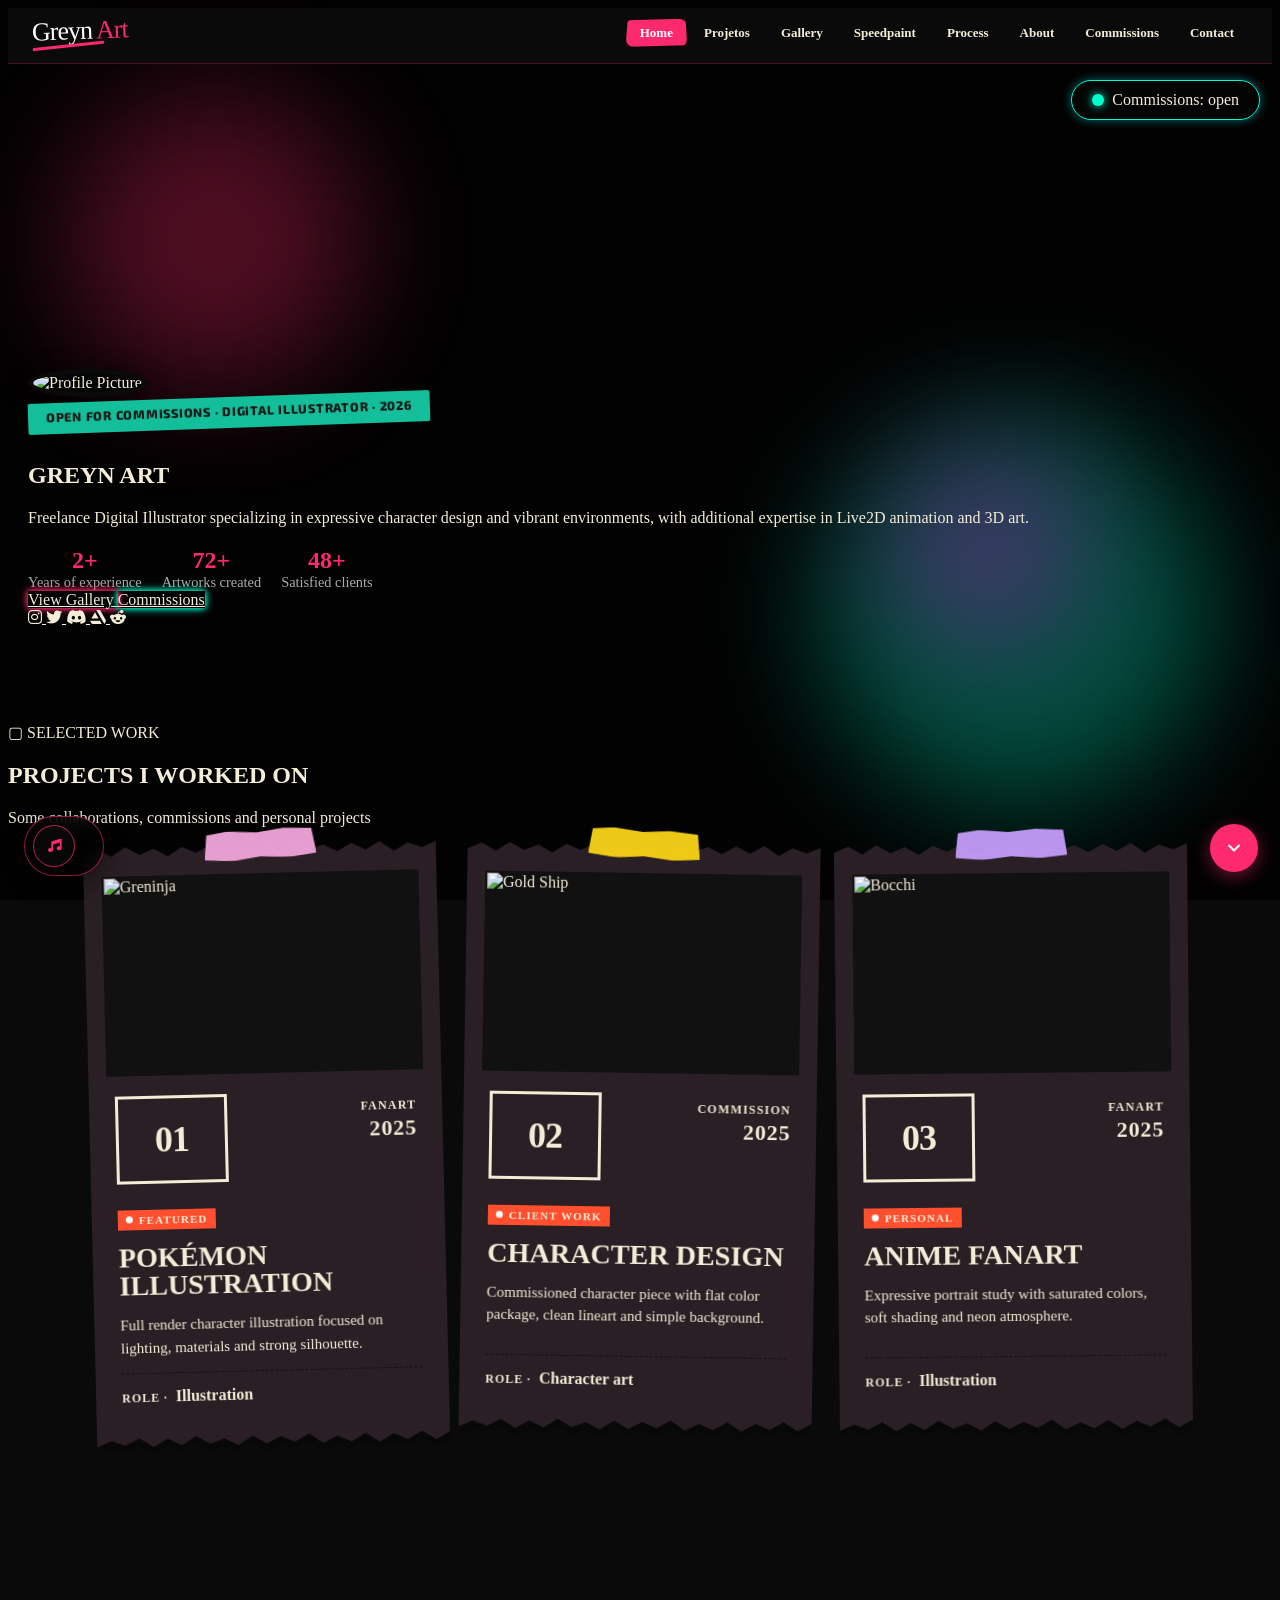
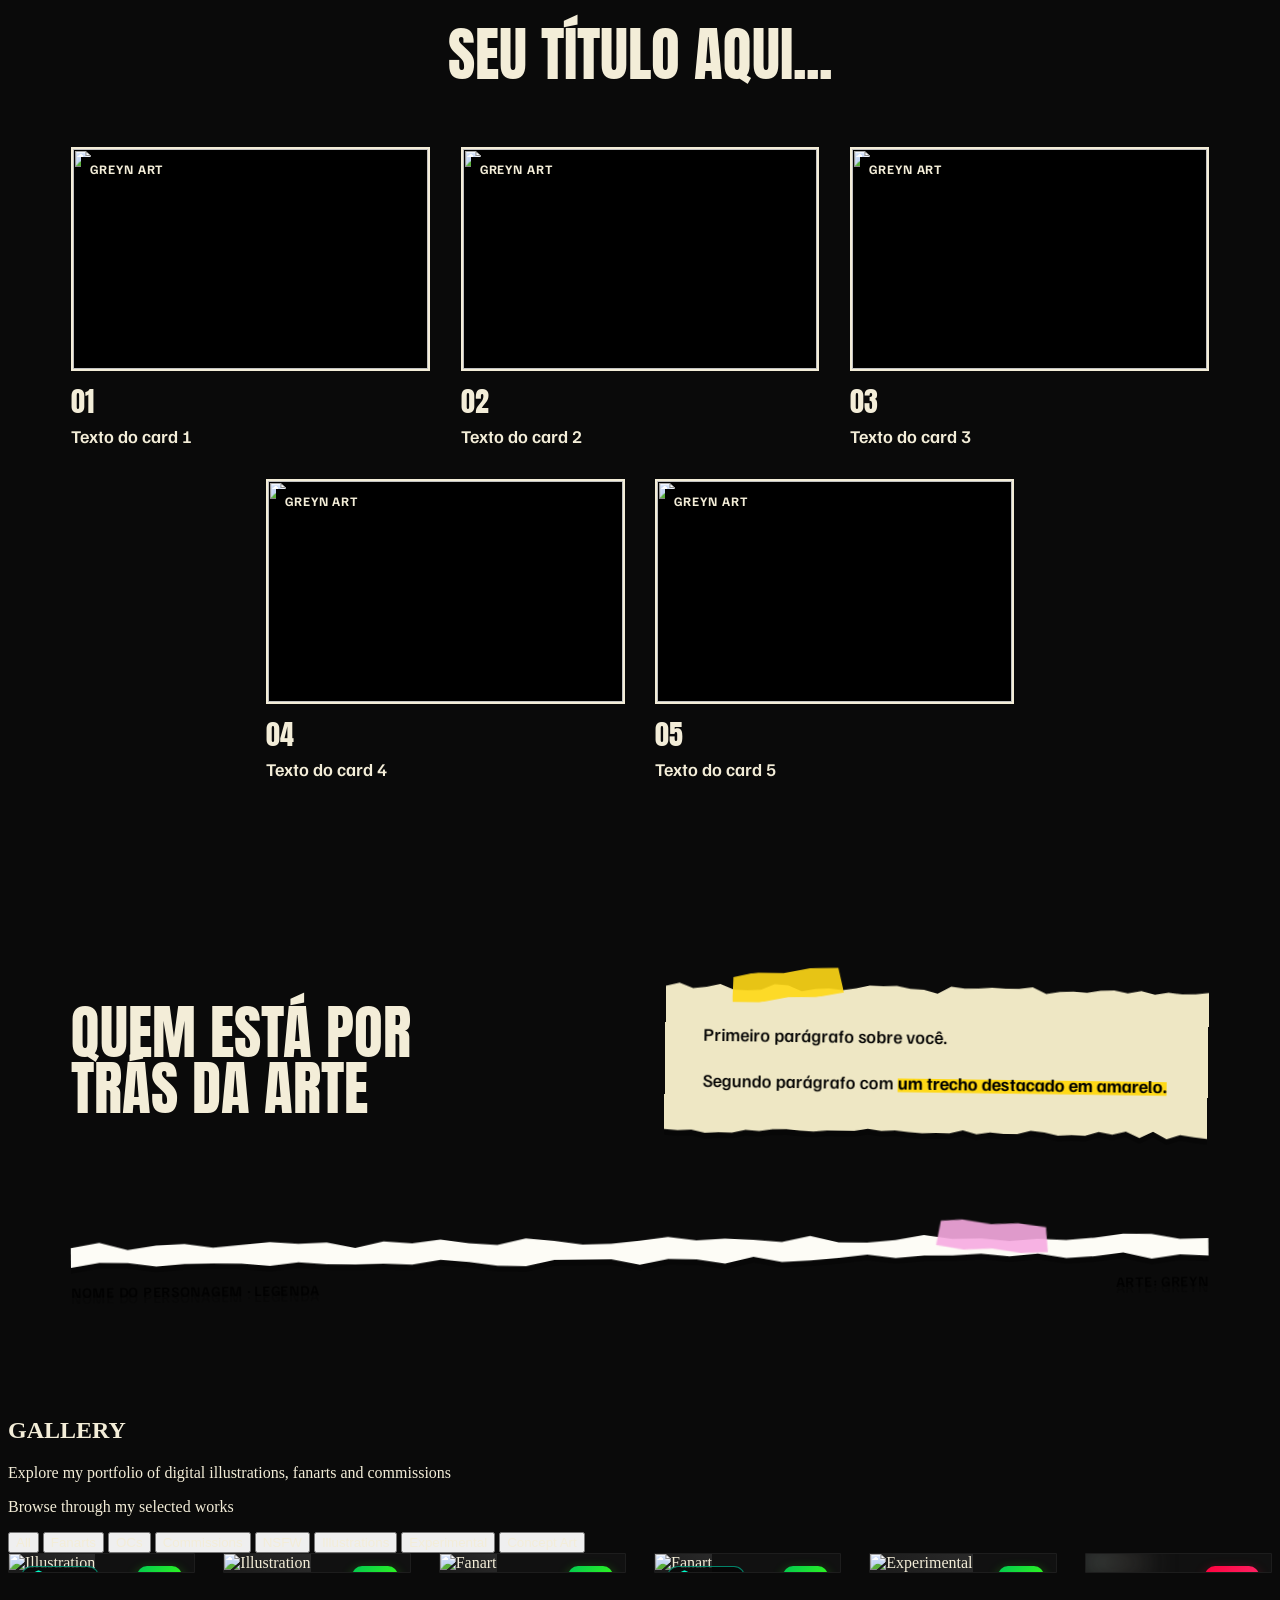
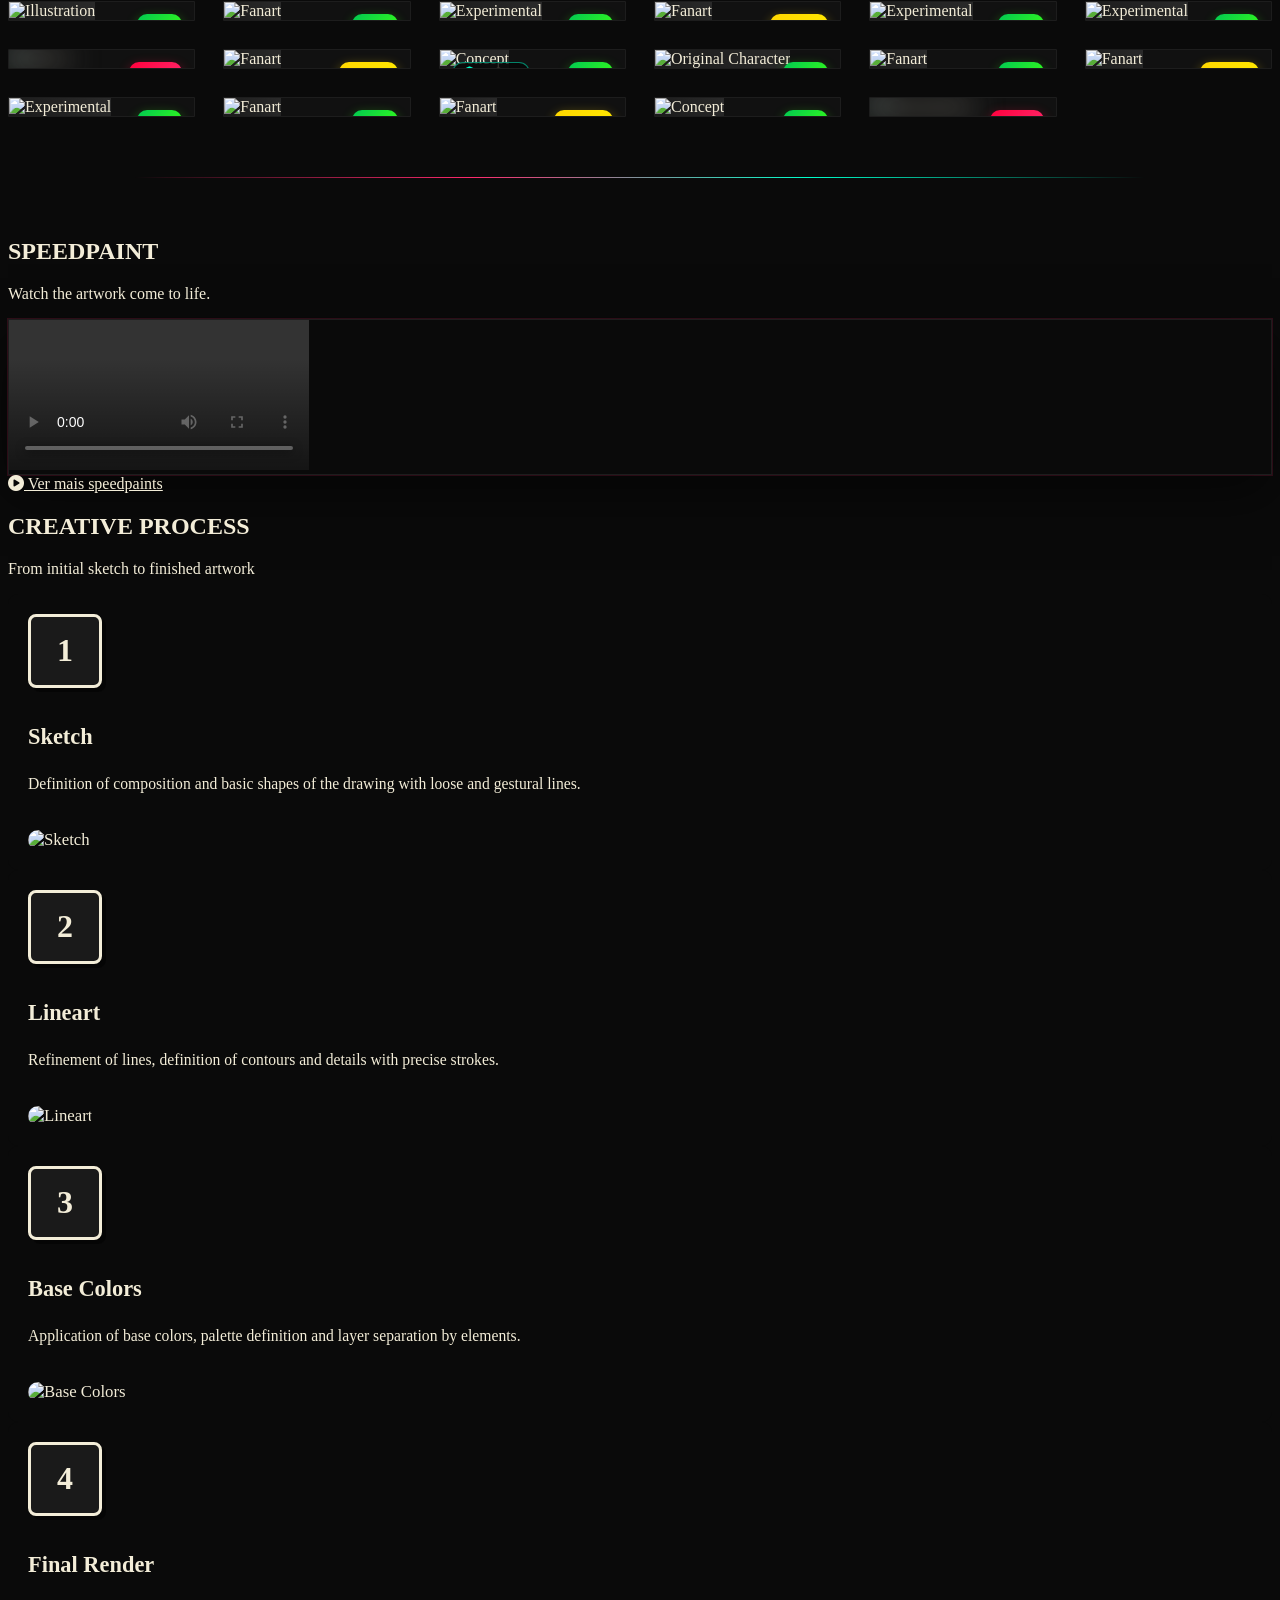
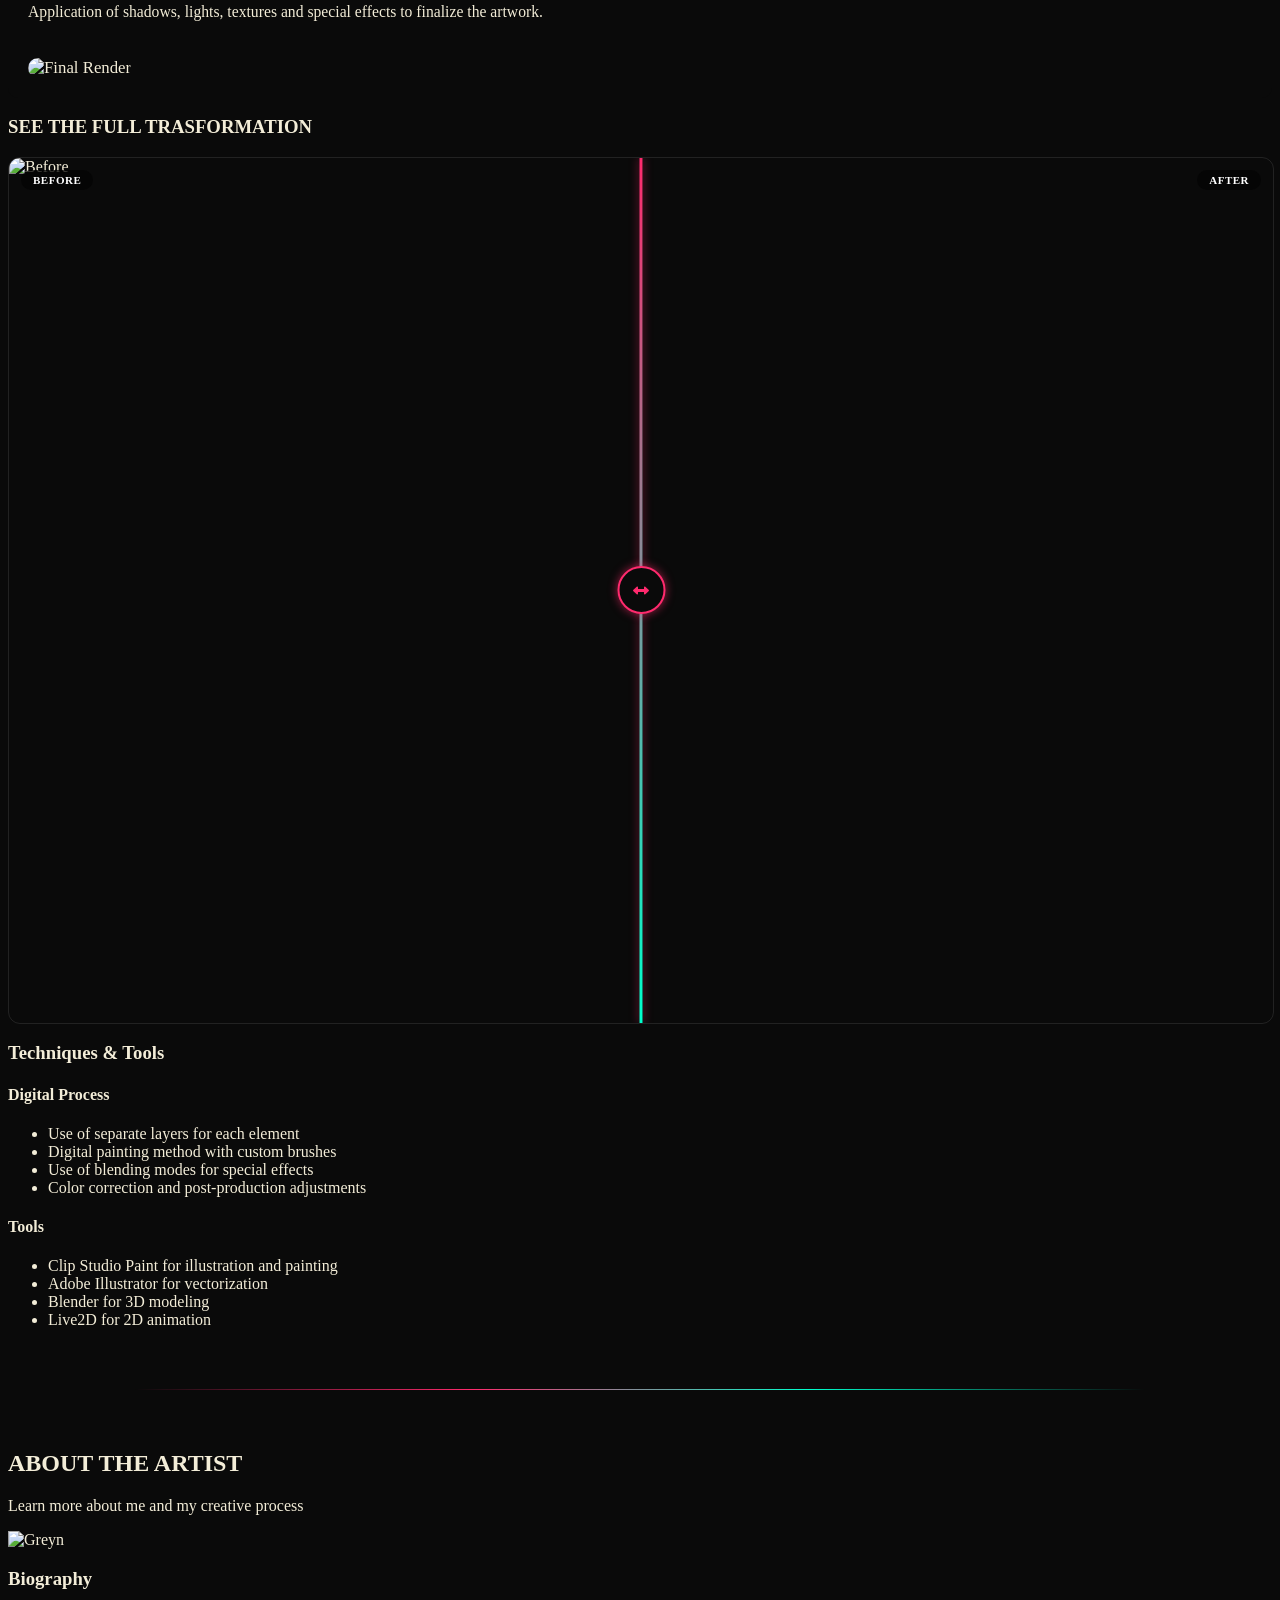
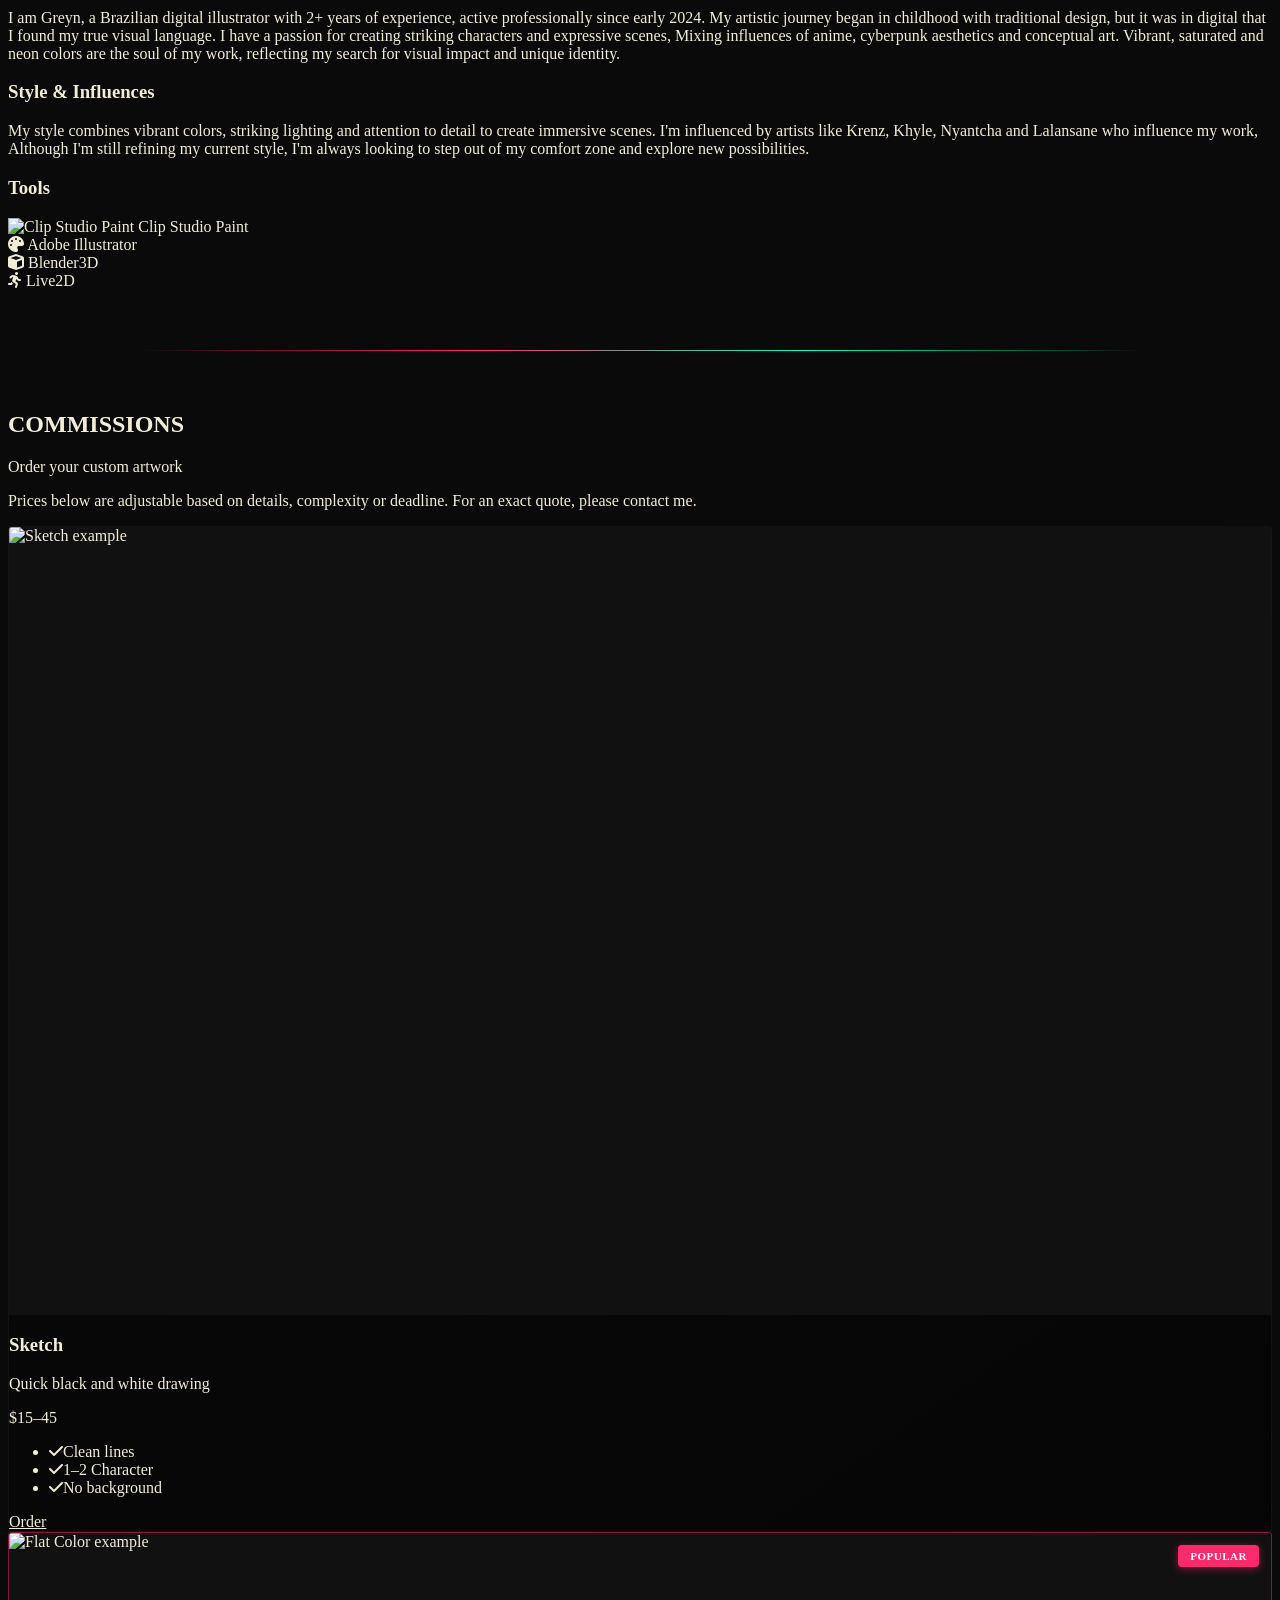
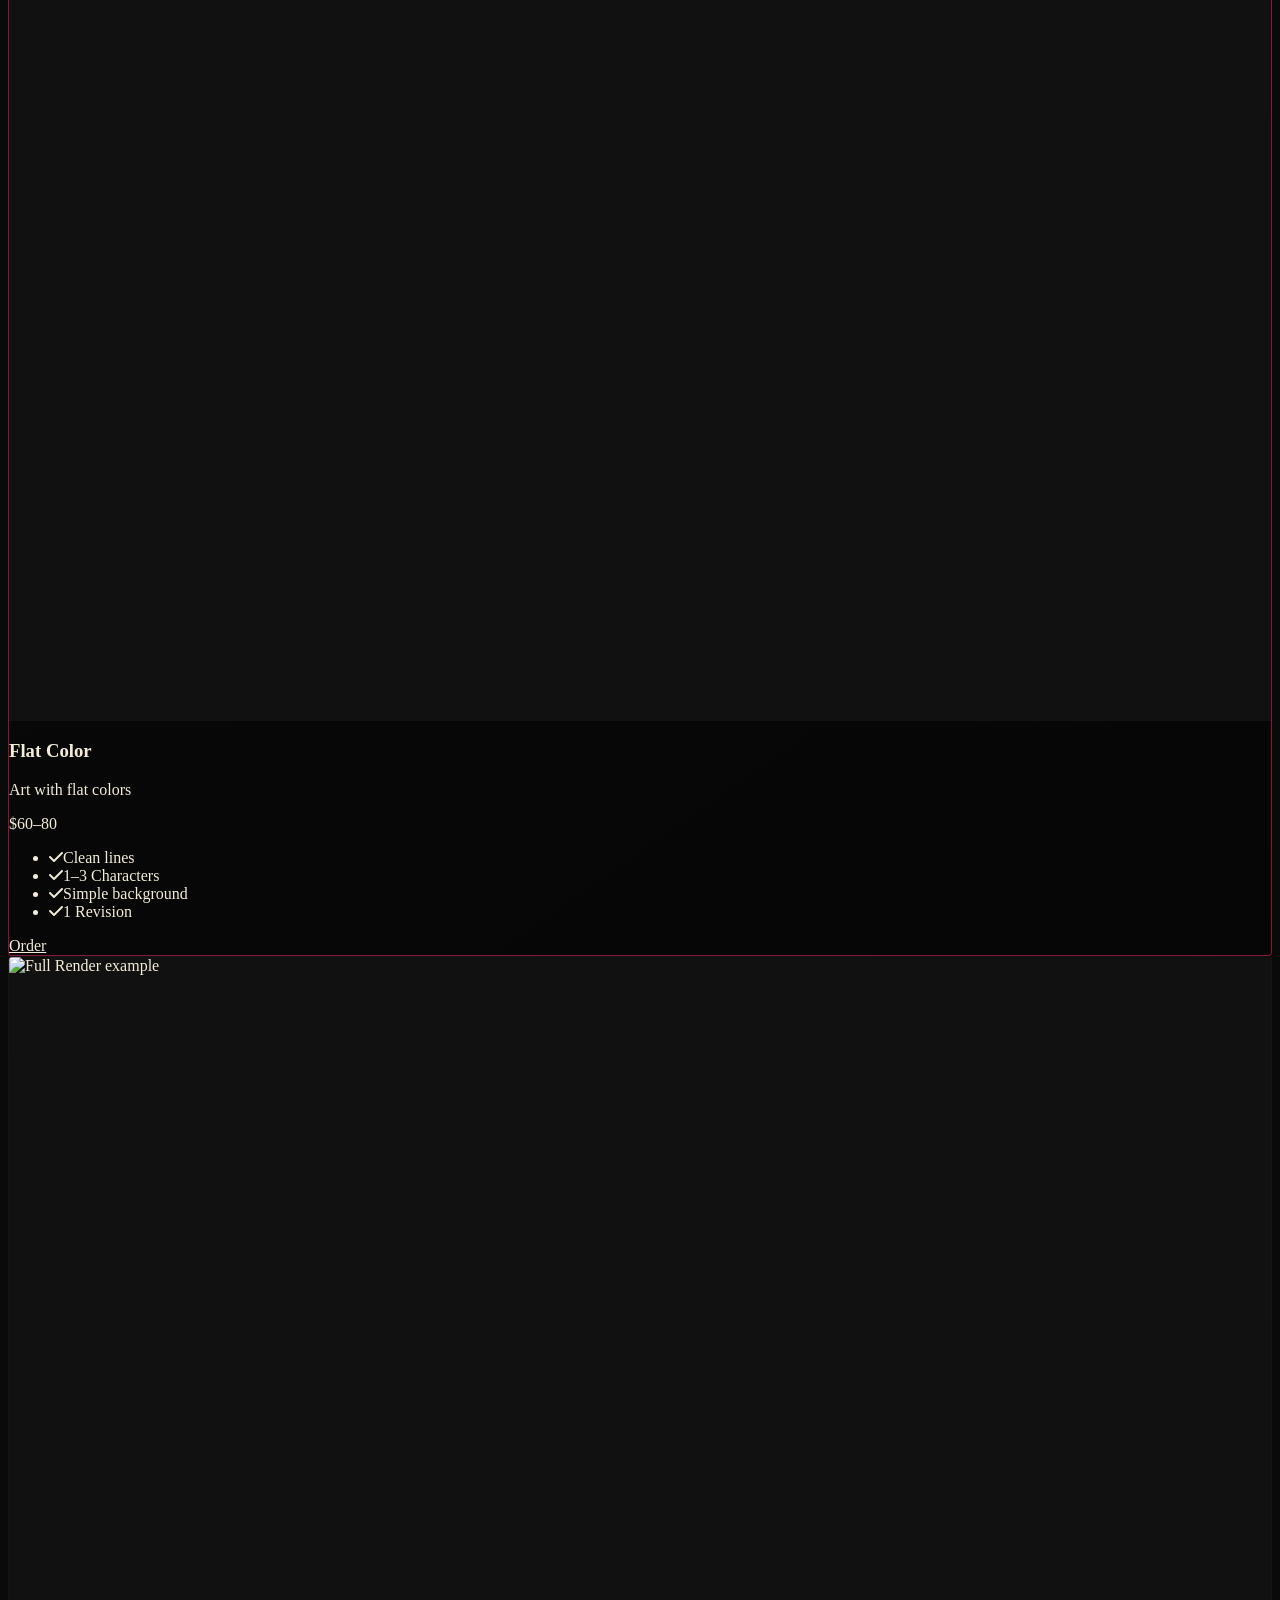
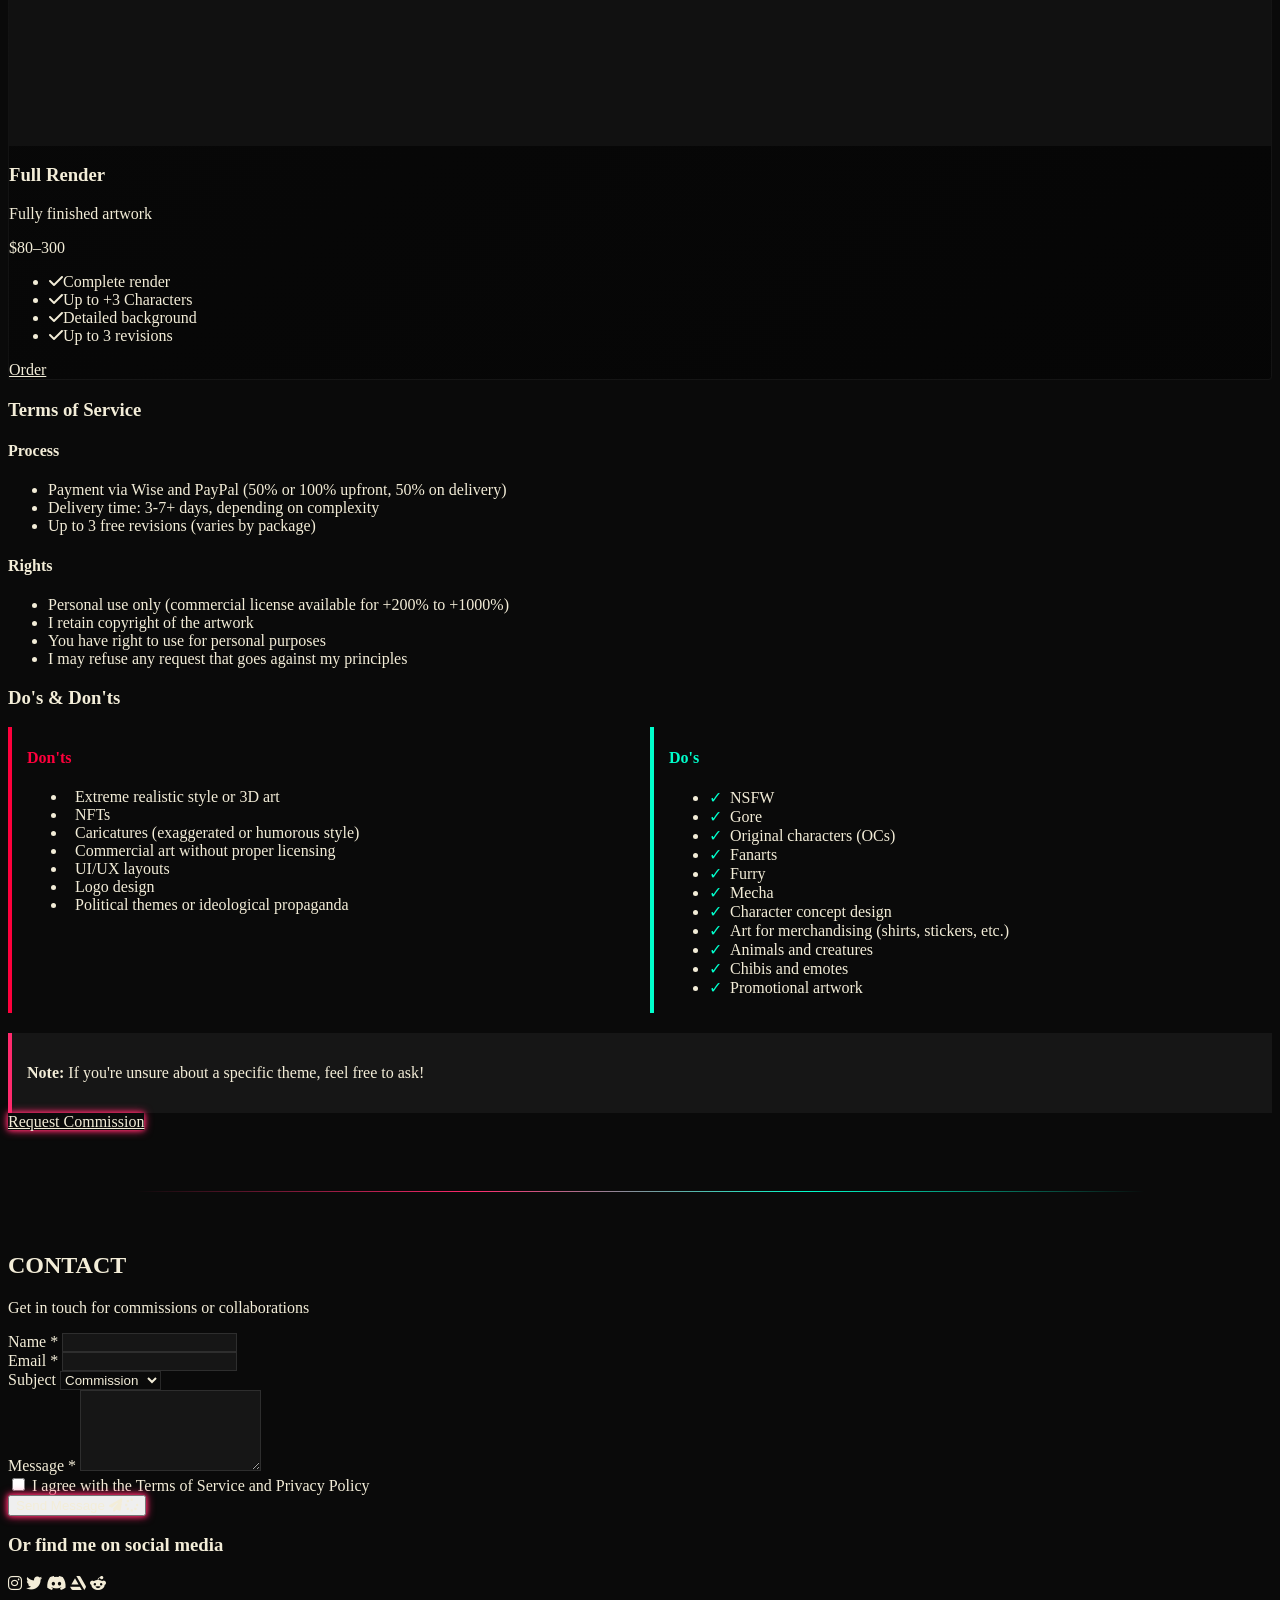
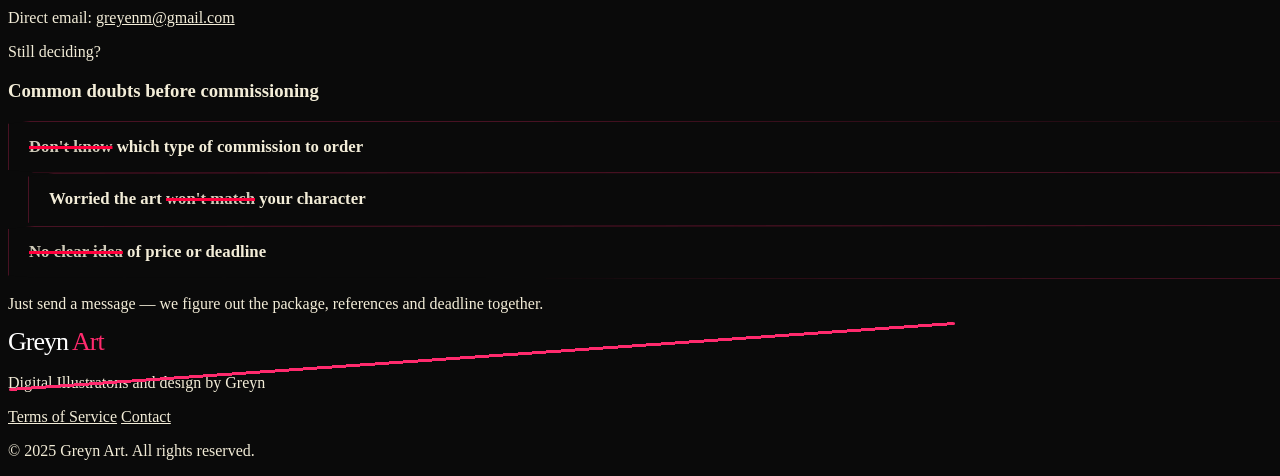
==== commit e23113a9: "Update index.html" ====
--- a/index.html
+++ b/index.html
@@ -2067,6 +2067,146 @@
   letter-spacing: 0.5px;
   pointer-events: none;
 }
+
+/* ===== CARROSSEL DE COMMISSIONS (MOBILE) ===== */
+.commissions-dots {
+  display: none;
+}
+
+@media (max-width: 860px) {
+  .commissions-grid {
+    display: flex !important;
+    flex-wrap: nowrap !important;
+    overflow-x: auto !important;
+    overscroll-behavior-x: contain;
+    scroll-snap-type: x mandatory;
+    gap: 16px !important;
+    padding: 8px 4px 16px !important;
+    margin-inline: -16px !important;
+    padding-inline: 16px !important;
+    scroll-padding-inline: 16px;
+    scrollbar-width: none;
+    -webkit-overflow-scrolling: touch;
+  }
+
+  .commissions-grid::-webkit-scrollbar {
+    display: none;
+  }
+
+  .commissions-grid > .commission-card {
+    flex: 0 0 84% !important;
+    min-width: 0 !important;
+    scroll-snap-align: start;
+    margin: 0 !important;
+  }
+
+  .commissions-dots {
+    display: flex;
+    justify-content: center;
+    gap: 6px;
+    margin: 4px 0 12px;
+    list-style: none;
+    padding: 0;
+  }
+
+  .commissions-dots button {
+    width: 28px;
+    height: 28px;
+    padding: 0;
+    border: 0;
+    background: none;
+    cursor: pointer;
+    display: grid;
+    place-items: center;
+  }
+
+  .commissions-dots button::before {
+    content: "";
+    width: 8px;
+    height: 8px;
+    border-radius: 50%;
+    background: #f3edd8;
+    opacity: 0.35;
+    transition: opacity 0.2s, width 0.2s, border-radius 0.2s;
+  }
+
+  .commissions-dots button[aria-current="true"]::before {
+    opacity: 1;
+    width: 22px;
+    border-radius: 4px;
+  }
+}
+
+/* ===== CONTROLE DE MÚSICA + VOLUME ===== */
+.music-controls {
+  position: fixed;
+  bottom: 24px;
+  left: 24px;
+  z-index: 50;
+  display: flex;
+  align-items: center;
+  gap: 10px;
+  padding: 8px 12px 8px 8px;
+  background: rgba(0, 0, 0, 0.75);
+  border: 1px solid rgba(255, 42, 109, 0.55);
+  border-radius: 999px;
+  box-shadow: 0 8px 24px rgba(0, 0, 0, 0.45);
+  backdrop-filter: blur(8px);
+}
+
+#musicToggle {
+  width: 42px;
+  height: 42px;
+  border-radius: 50%;
+  border: 1px solid rgba(255, 42, 109, 0.7);
+  background: rgba(10, 10, 10, 0.85);
+  color: #ff2a6d;
+  display: flex;
+  align-items: center;
+  justify-content: center;
+  cursor: pointer;
+  transition: all 0.25s ease;
+  flex-shrink: 0;
+}
+
+#musicToggle:hover {
+  background: #ff2a6d;
+  color: #fff;
+}
+
+#musicVolume {
+  width: 0;
+  opacity: 0;
+  pointer-events: none;
+  transition: width 0.25s ease, opacity 0.25s ease;
+  accent-color: #ff2a6d;
+  height: 6px;
+  cursor: pointer;
+}
+
+/* No hover/focus mostra o slider */
+.music-controls:hover #musicVolume,
+.music-controls:focus-within #musicVolume {
+  width: 110px;
+  opacity: 1;
+  pointer-events: auto;
+}
+
+@media (max-width: 640px) {
+  .music-controls {
+    bottom: 18px;
+    left: 14px;
+    padding: 6px 10px 6px 6px;
+  }
+  #musicToggle {
+    width: 40px;
+    height: 40px;
+  }
+  .music-controls:hover #musicVolume,
+  .music-controls:focus-within #musicVolume {
+    width: 90px;
+  }
+}
     </style>
   </head>
 <body>
@@ -2082,9 +2222,19 @@
 </audio>
 
 <!-- Botão de controle da música -->
-<button id="musicToggle" class="fixed bottom-6 left-6 z-50 w-12 h-12 rounded-full bg-black/70 border border-neonpink text-neonpink hover:bg-neonpink hover:text-white transition-all duration-300 flex items-center justify-center shadow-lg">
+<div id="musicControls" class="music-controls">
+  <button id="musicToggle" type="button" aria-label="Play/Pause música">
     <i class="fas fa-music text-lg" id="musicIcon"></i>
-</button>
+  </button>
+  <input
+    type="range"
+    id="musicVolume"
+    min="0"
+    max="100"
+    value="15"
+    aria-label="Volume da música"
+  >
+</div>
 
 <!-- Commission Status Indicator --><div class="commission-status animate__animated animate__fadeInDown animate__delay-1s" id="commissionStatus">
     <div class="status-dot" id="statusDot"></div>
@@ -2875,7 +3025,7 @@
         </div>
         
         <div class="max-w-5xl mx-auto">
-            <div class="grid md:grid-cols-3 gap-8 mb-12">
+            <div class="commissions-grid grid md:grid-cols-3 gap-8 mb-12">
 
     <!-- Sketch -->
     <div class="commission-card flex flex-col">
@@ -2940,6 +3090,12 @@
         </div>
     </div>
 
+</div>
+
+<div class="commissions-dots" role="group" aria-label="Navegar pelas commissions">
+  <button type="button" aria-label="Sketch" aria-current="true"></button>
+  <button type="button" aria-label="Flat Color"></button>
+  <button type="button" aria-label="Full Render"></button>
 </div>
             
             <div class="bg-gray-900/50 p-6 rounded-lg mb-8">
@@ -3738,31 +3894,42 @@
     }
 });
 
-// ========== MÚSICA DE FUNDO ==========
+// ========== MÚSICA DE FUNDO + VOLUME ==========
 const bgMusic = document.getElementById('bgMusic');
 const musicToggle = document.getElementById('musicToggle');
 const musicIcon = document.getElementById('musicIcon');
+const musicVolume = document.getElementById('musicVolume');
 let isPlaying = false;
 
-// Volume inicial (0.0 até 1.0)
-bgMusic.volume = 0.01;
-
-musicToggle.addEventListener('click', function() {
+// volume inicial (0.0 a 1.0) — 15%
+if (bgMusic) {
+  bgMusic.volume = (musicVolume ? Number(musicVolume.value) : 15) / 100;
+}
+
+if (musicToggle && bgMusic) {
+  musicToggle.addEventListener('click', function() {
     if (!isPlaying) {
-        bgMusic.play().then(() => {
-            isPlaying = true;
-            musicIcon.classList.remove('fa-music');
-            musicIcon.classList.add('fa-pause');
-        }).catch(err => {
-            console.log('Erro ao tocar música:', err);
-        });
+      bgMusic.play().then(() => {
+        isPlaying = true;
+        musicIcon.classList.remove('fa-music');
+        musicIcon.classList.add('fa-pause');
+      }).catch(err => {
+        console.log('Erro ao tocar música:', err);
+      });
     } else {
-        bgMusic.pause();
-        isPlaying = false;
-        musicIcon.classList.remove('fa-pause');
-        musicIcon.classList.add('fa-music');
-    }
-});
+      bgMusic.pause();
+      isPlaying = false;
+      musicIcon.classList.remove('fa-pause');
+      musicIcon.classList.add('fa-music');
+    }
+  });
+}
+
+if (musicVolume && bgMusic) {
+  musicVolume.addEventListener('input', function() {
+    bgMusic.volume = Number(this.value) / 100;
+  });
+}
 
 // ========== BEFORE/AFTER SLIDER ==========
 function initBaSlider(id) {
@@ -3951,4 +4118,34 @@
     window.scrollTo({ top: document.documentElement.scrollHeight, behavior: 'smooth' });
   });
 })();
+
+// ===== CARROSSEL DE COMMISSIONS =====
+(function() {
+  const grid = document.querySelector('.commissions-grid');
+  const dots = document.querySelectorAll('.commissions-dots button');
+  if (!grid || !dots.length) return;
+
+  const cards = grid.querySelectorAll('.commission-card');
+  if (!cards.length) return;
+
+  function updateDots() {
+    const scrollLeft = grid.scrollLeft;
+    const cardWidth = cards[0].offsetWidth + 16;
+    const index = Math.round(scrollLeft / cardWidth);
+    dots.forEach((dot, i) => {
+      dot.setAttribute('aria-current', i === index ? 'true' : 'false');
+    });
+  }
+
+  grid.addEventListener('scroll', () => requestAnimationFrame(updateDots), { passive: true });
+
+  dots.forEach((dot, i) => {
+    dot.addEventListener('click', () => {
+      const cardWidth = cards[0].offsetWidth + 16;
+      grid.scrollTo({ left: i * cardWidth, behavior: 'smooth' });
+    });
+  });
+
+  updateDots();
+})();
 </script>
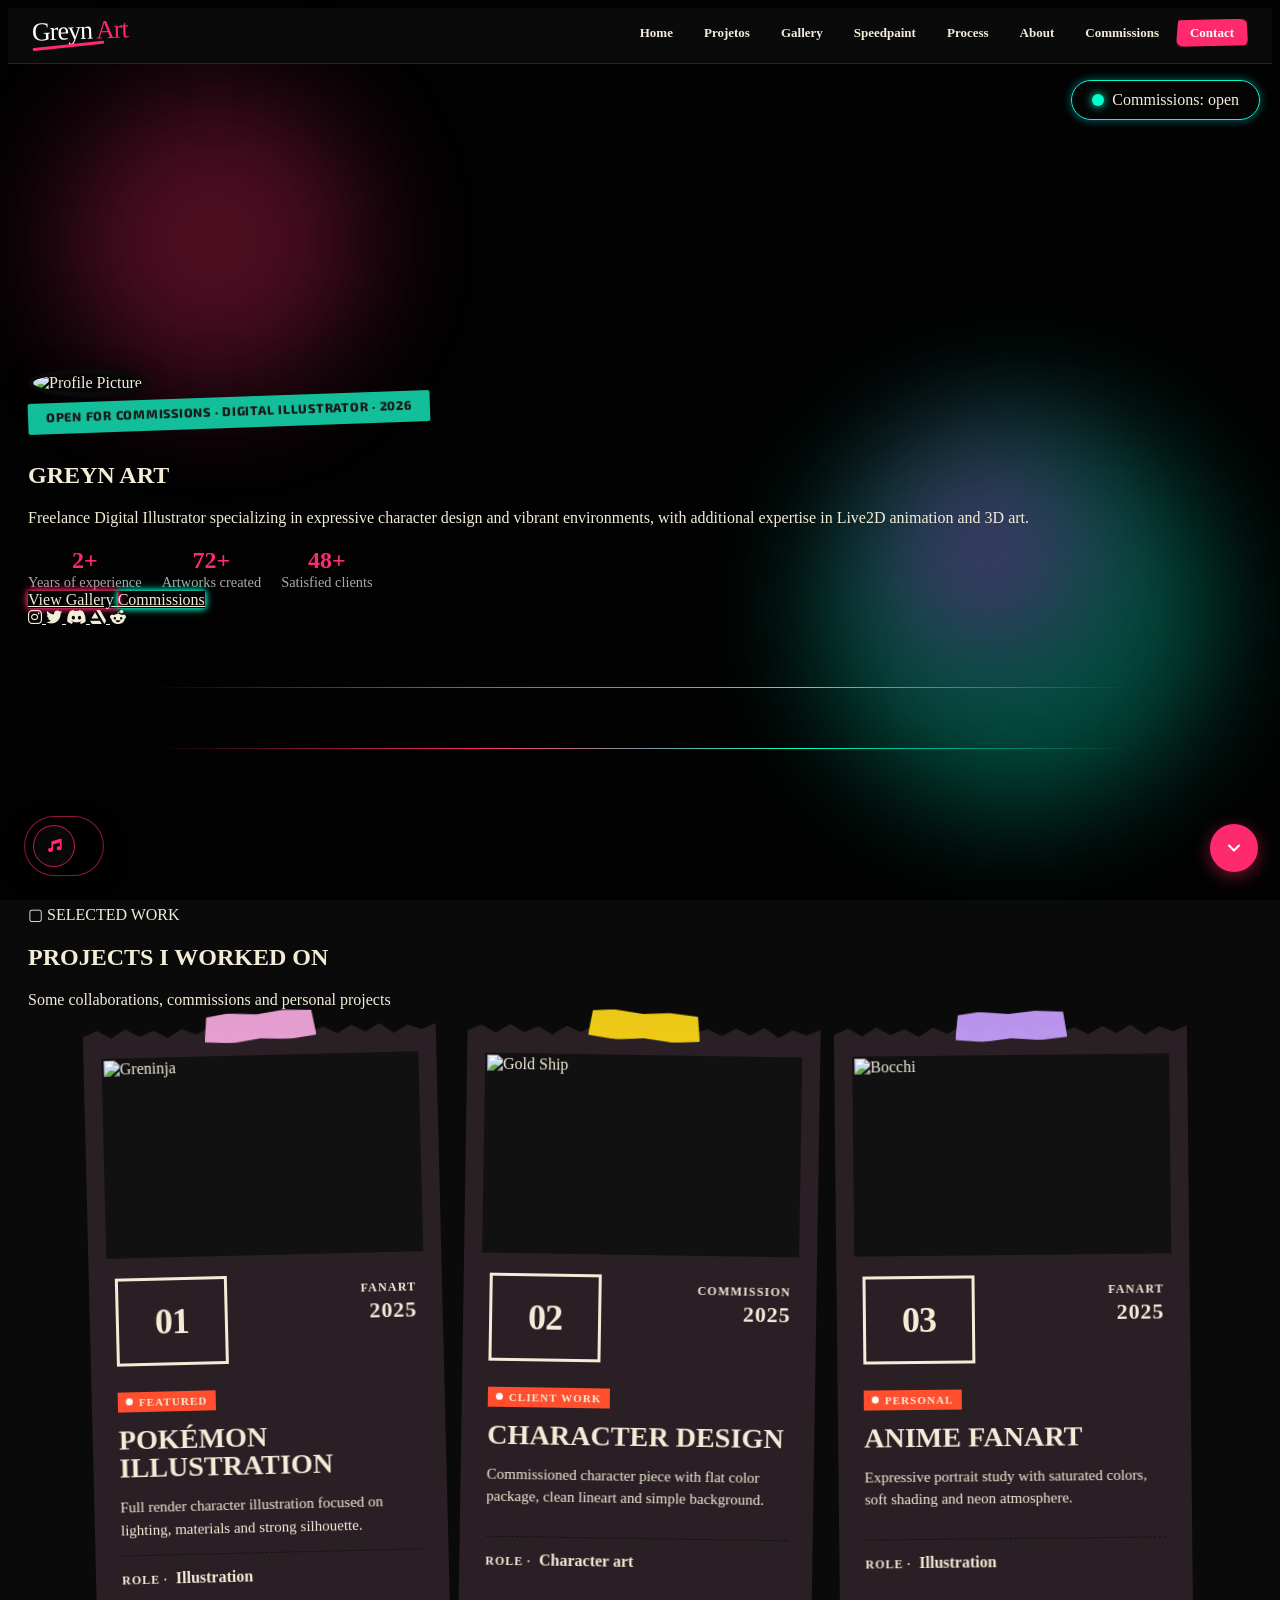
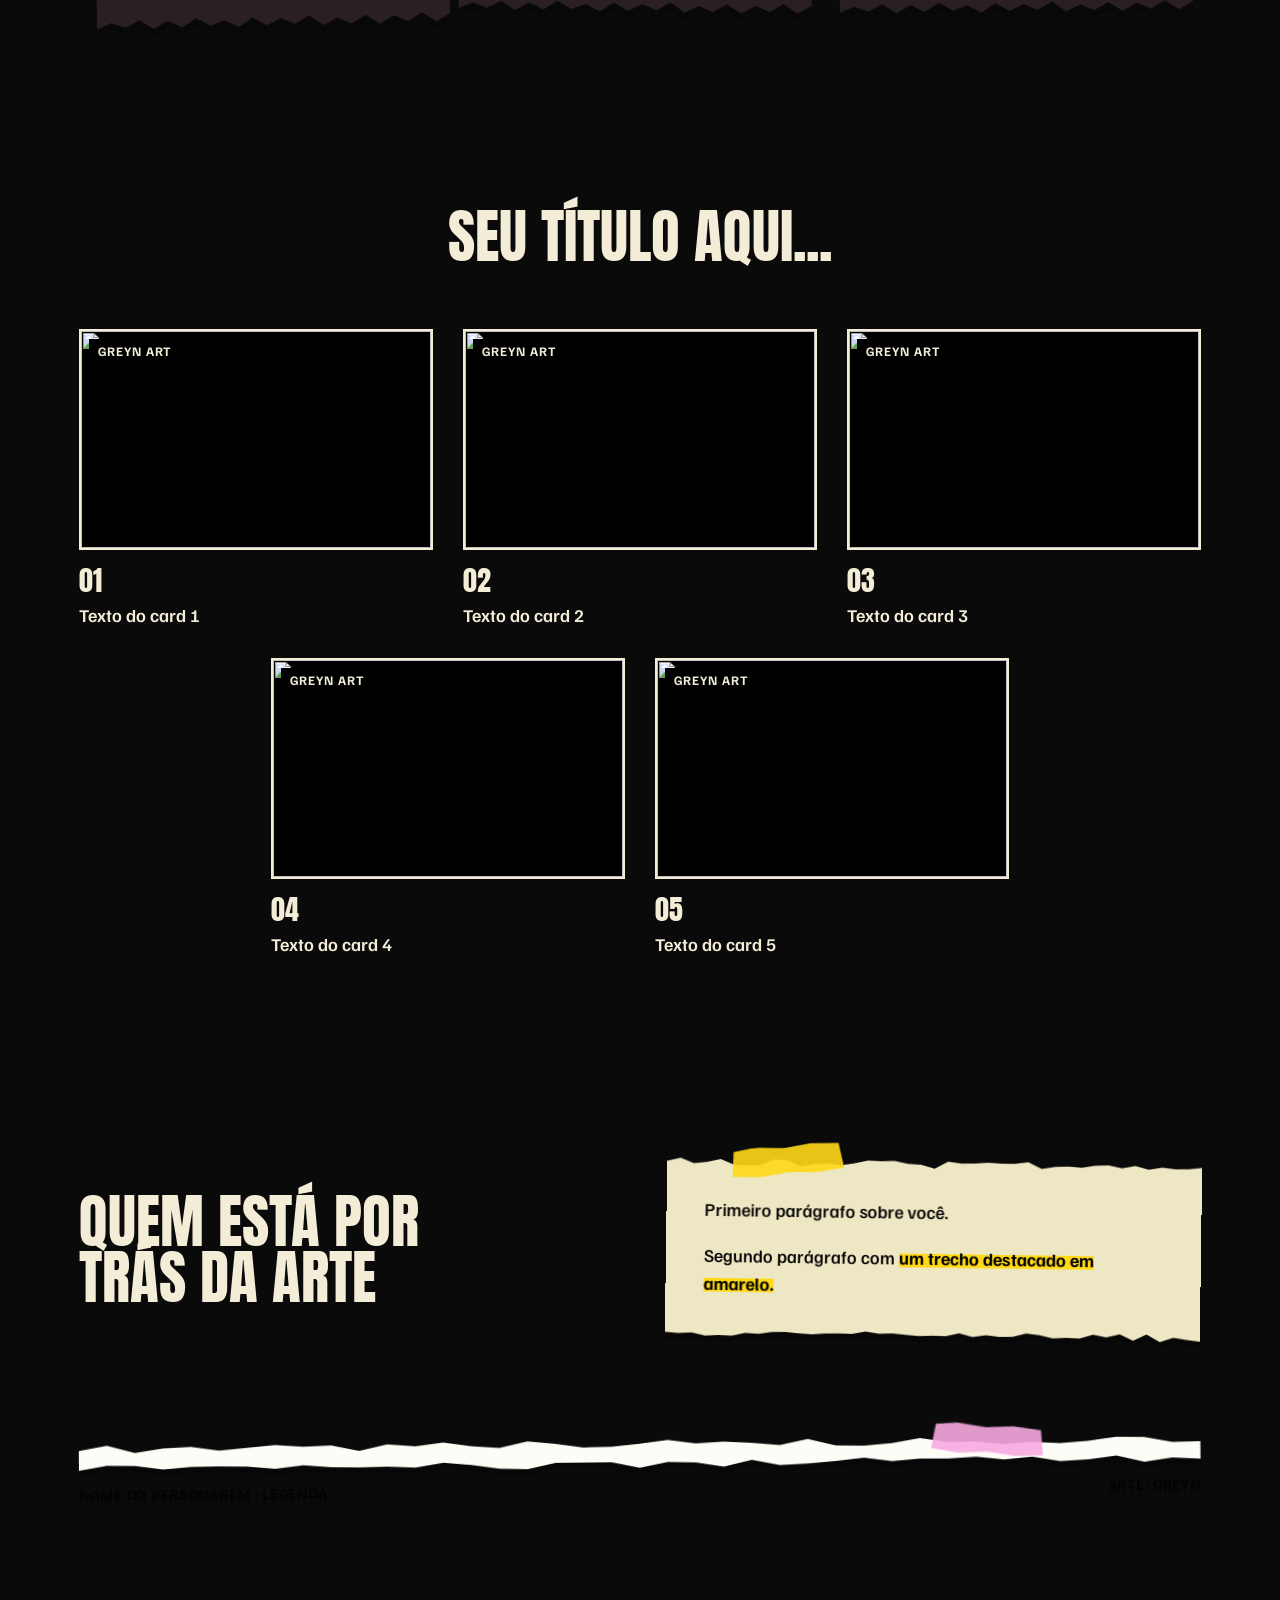
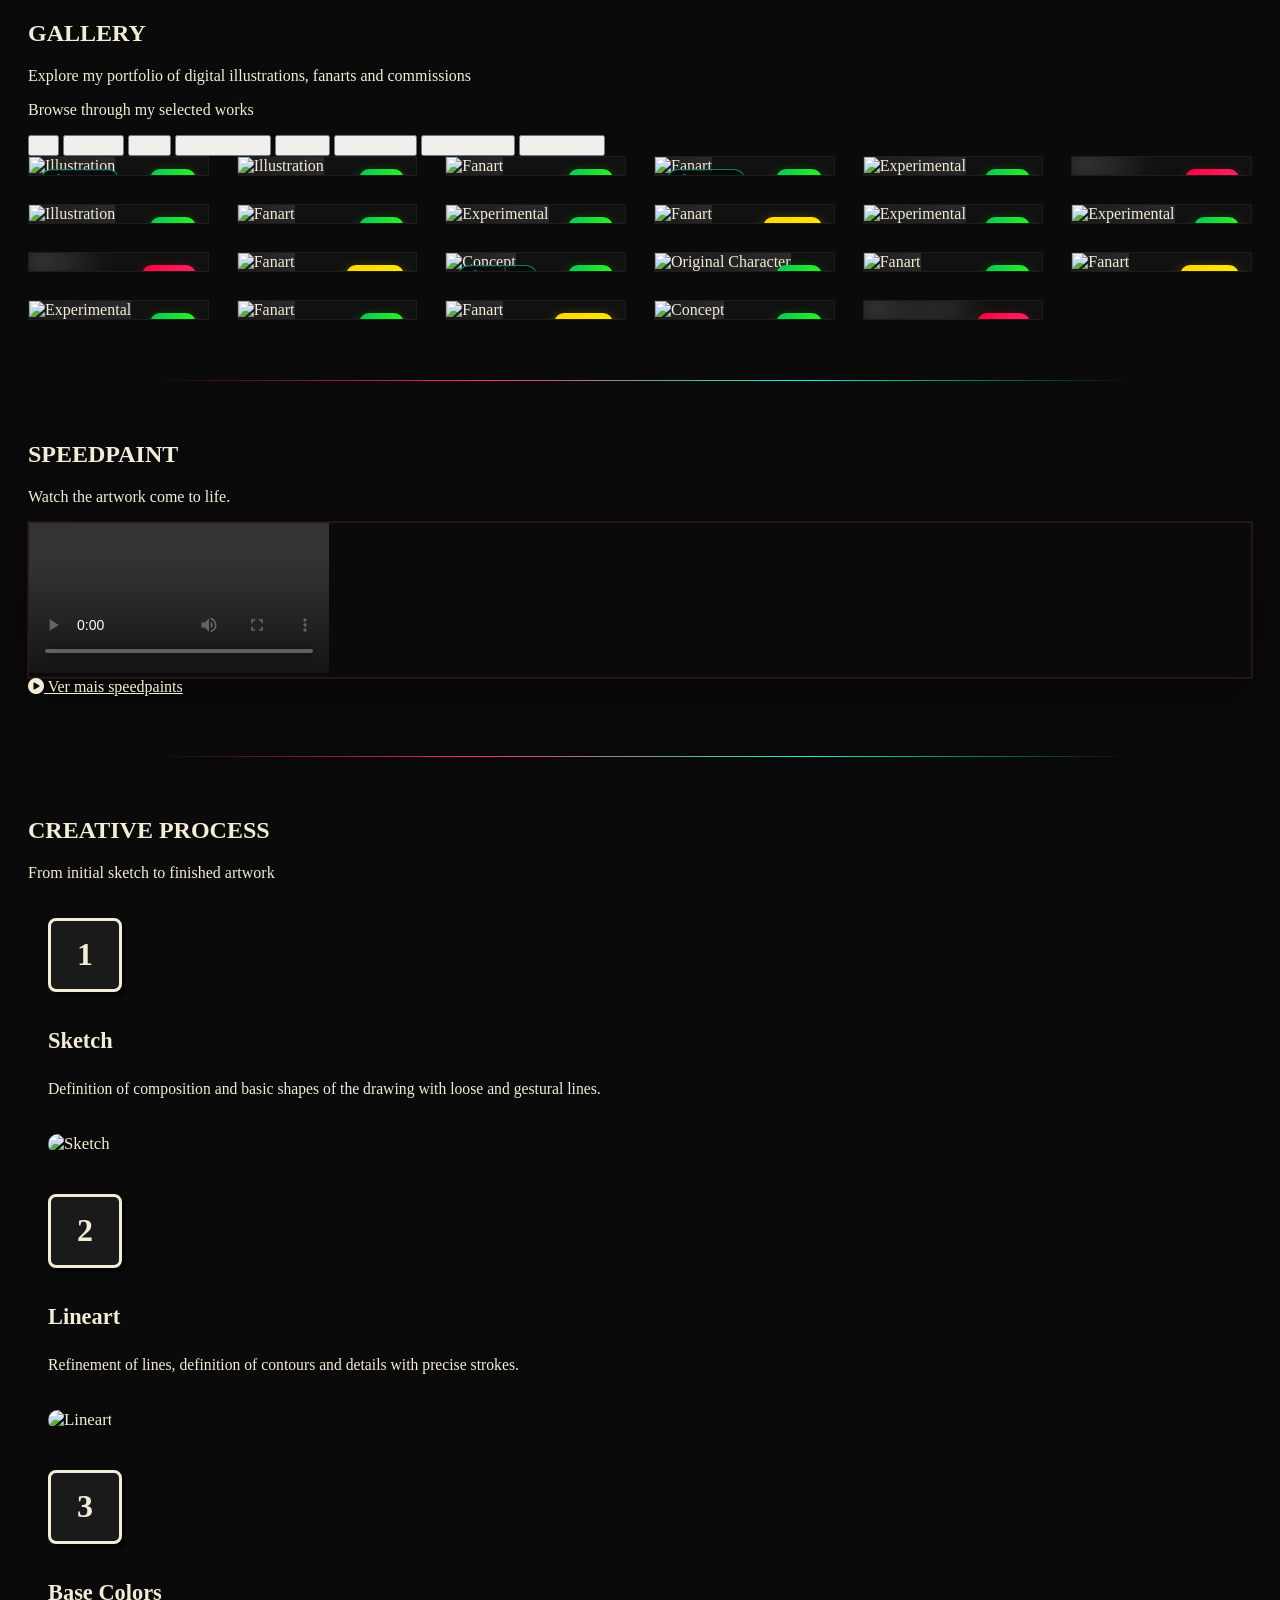
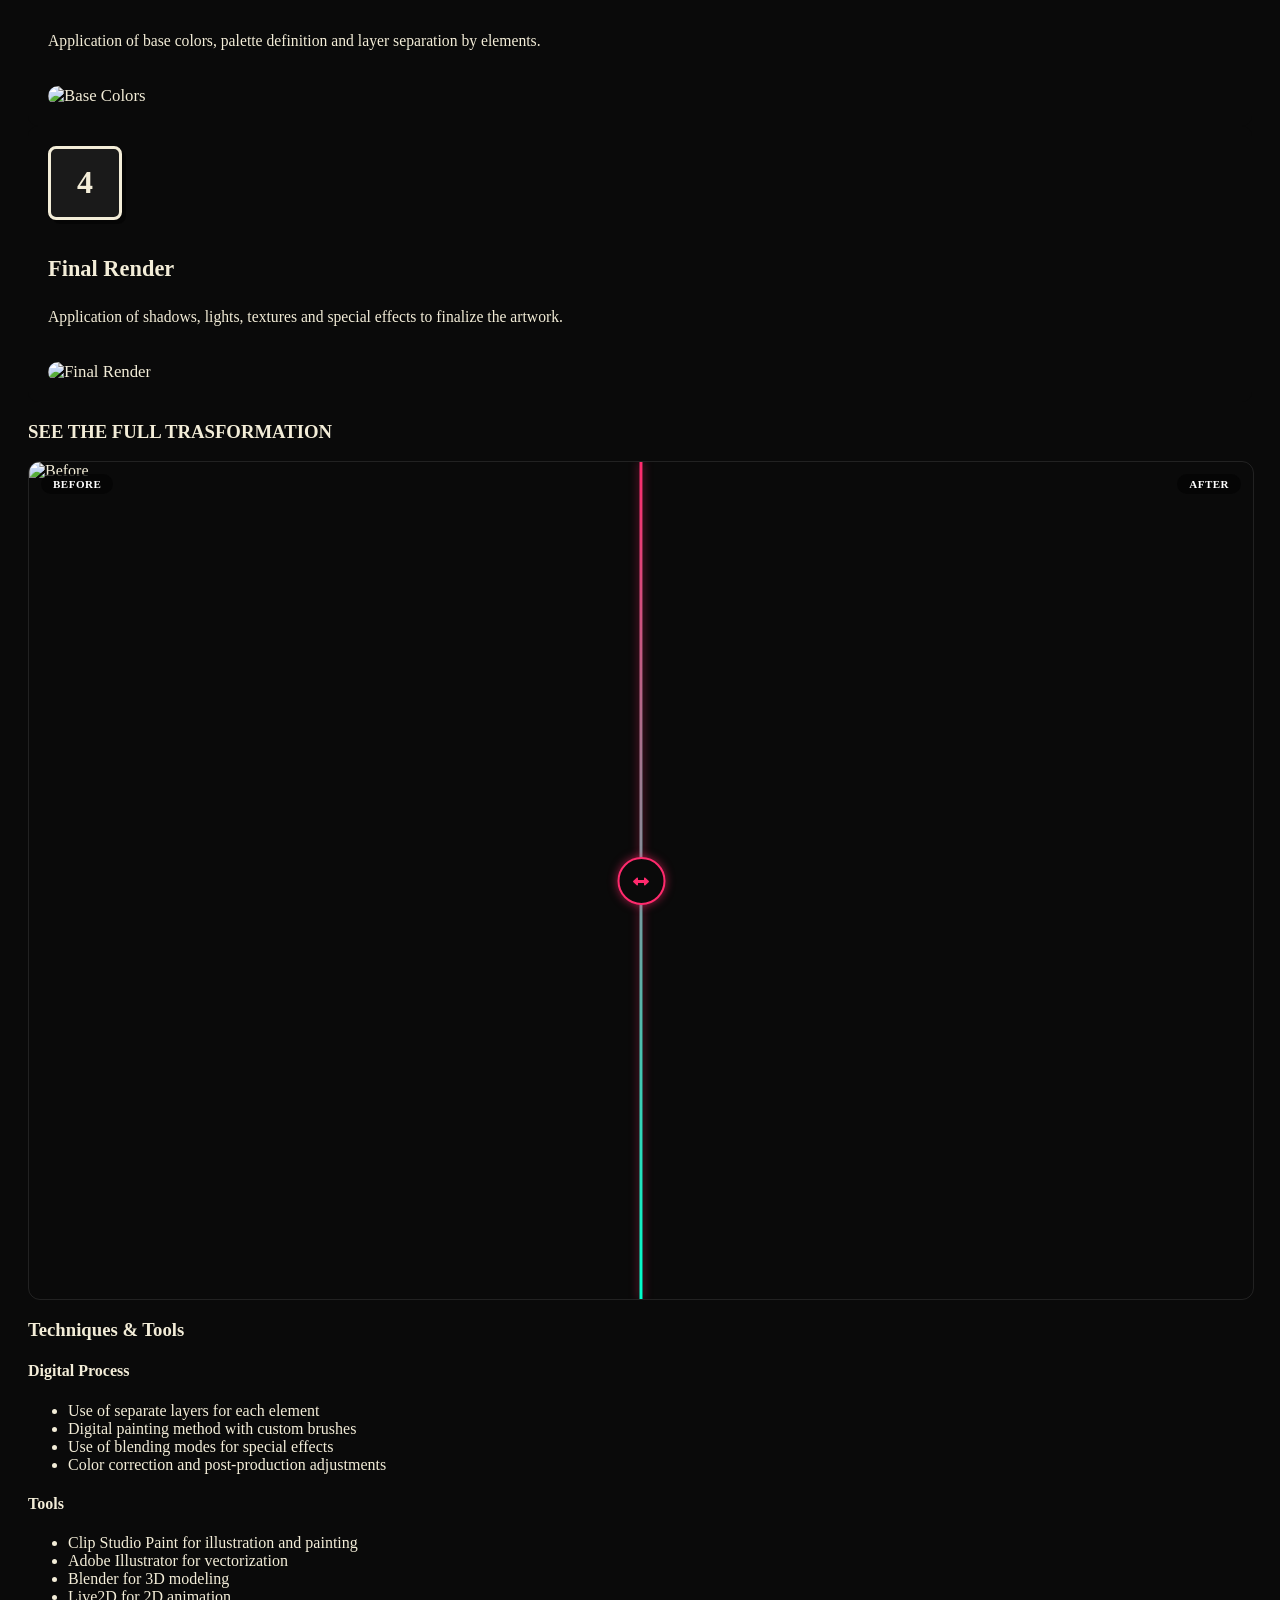
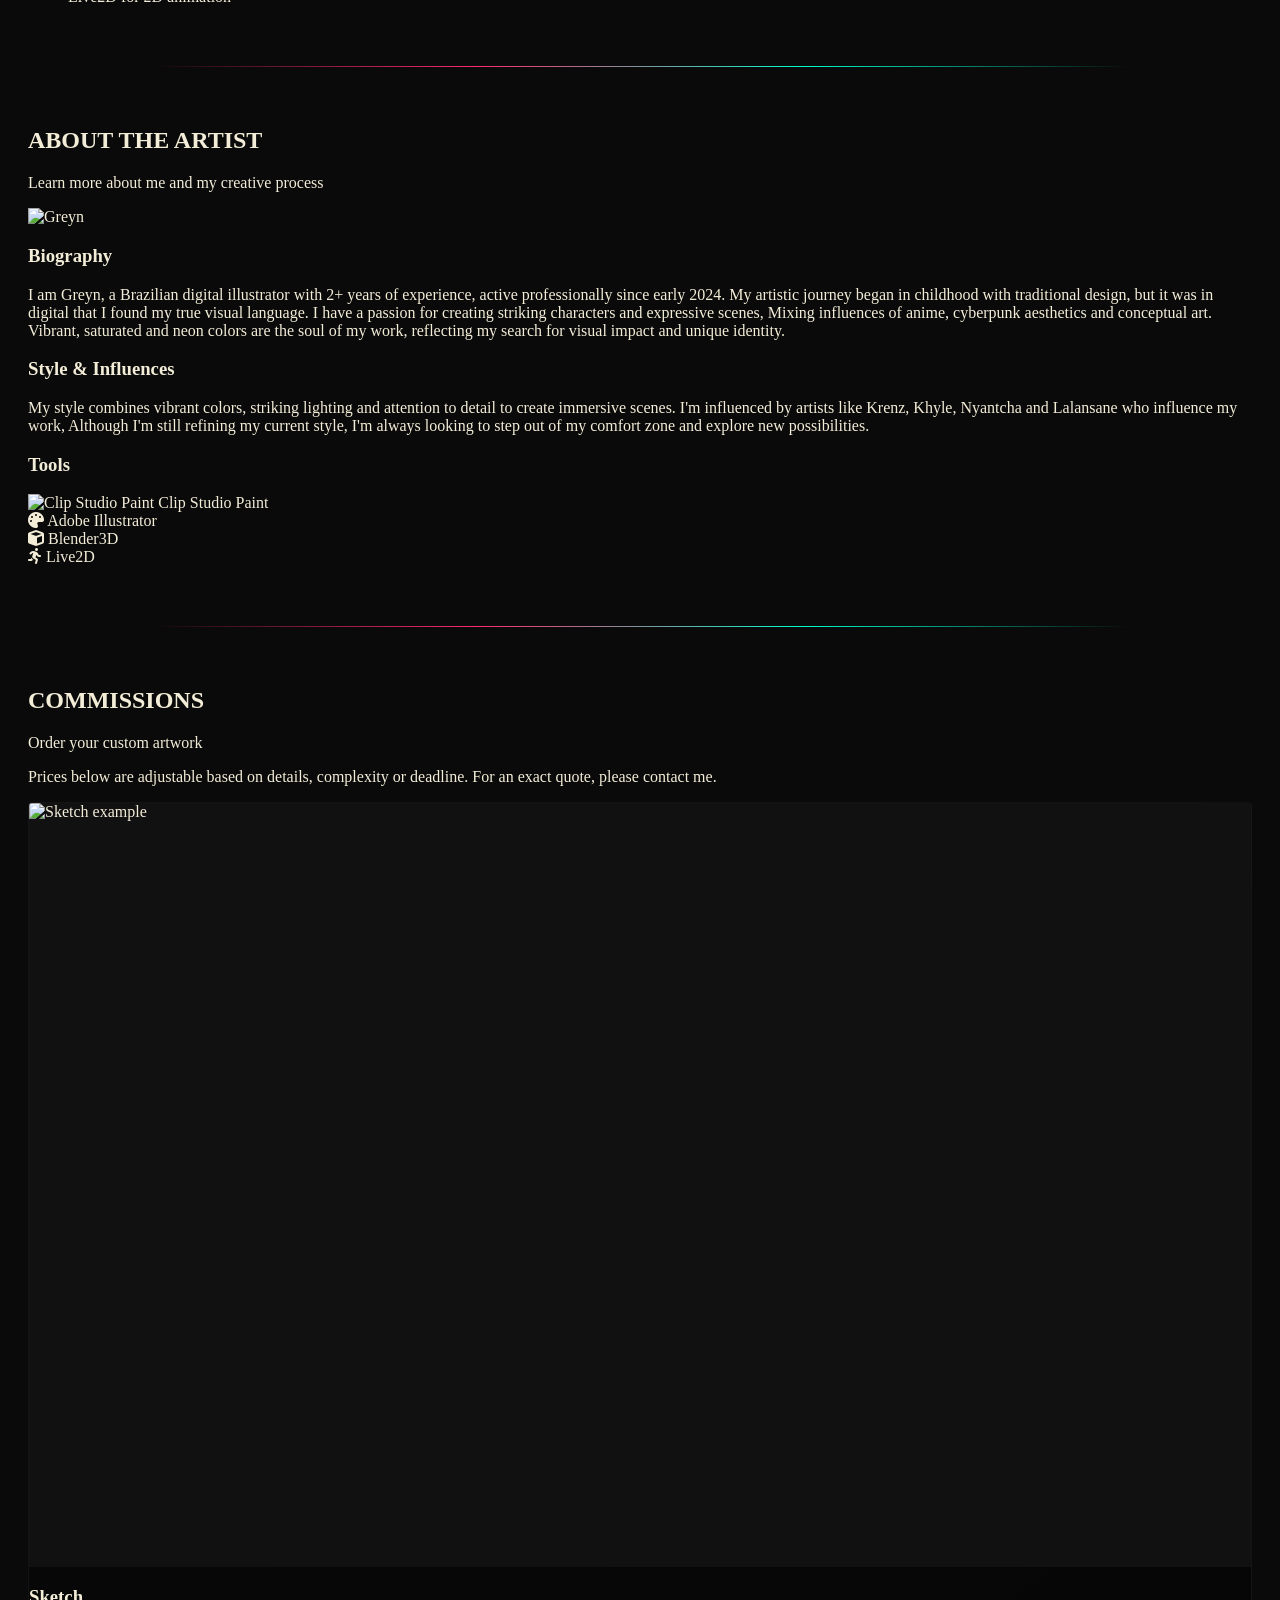
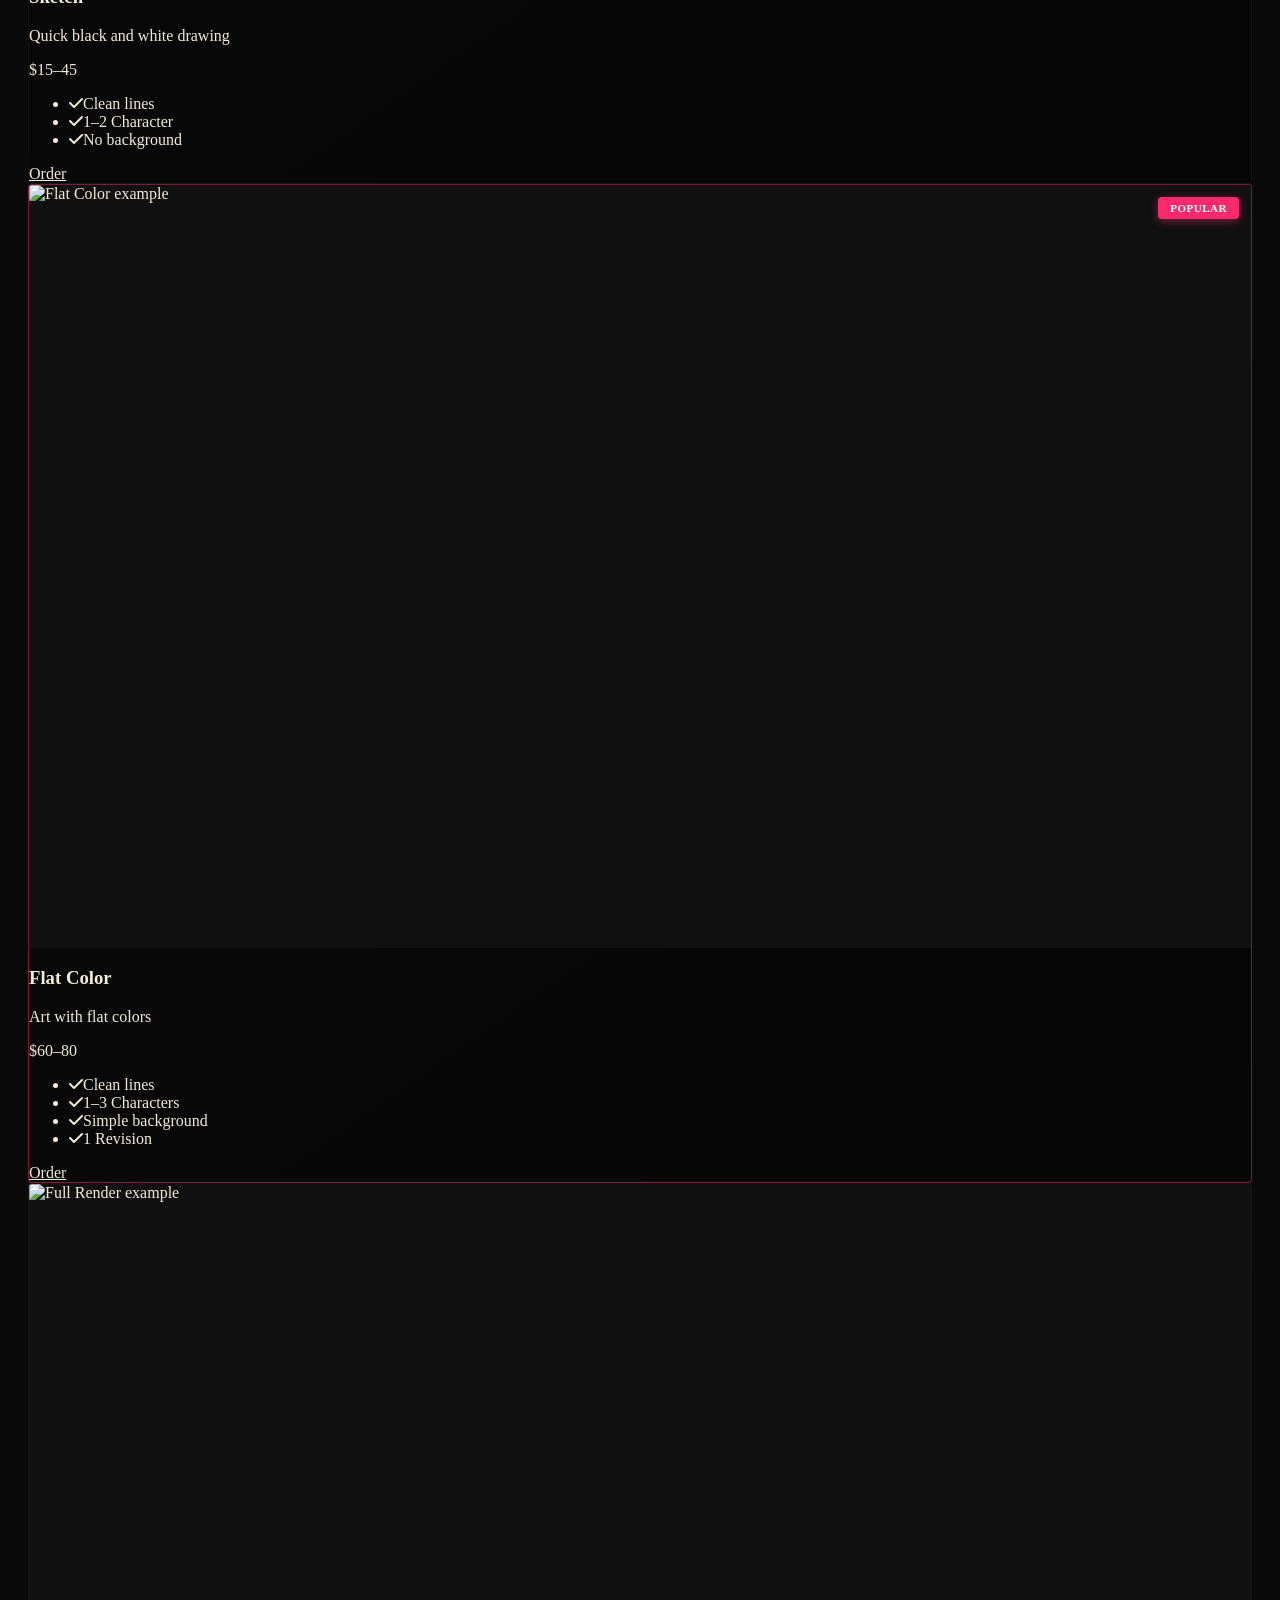
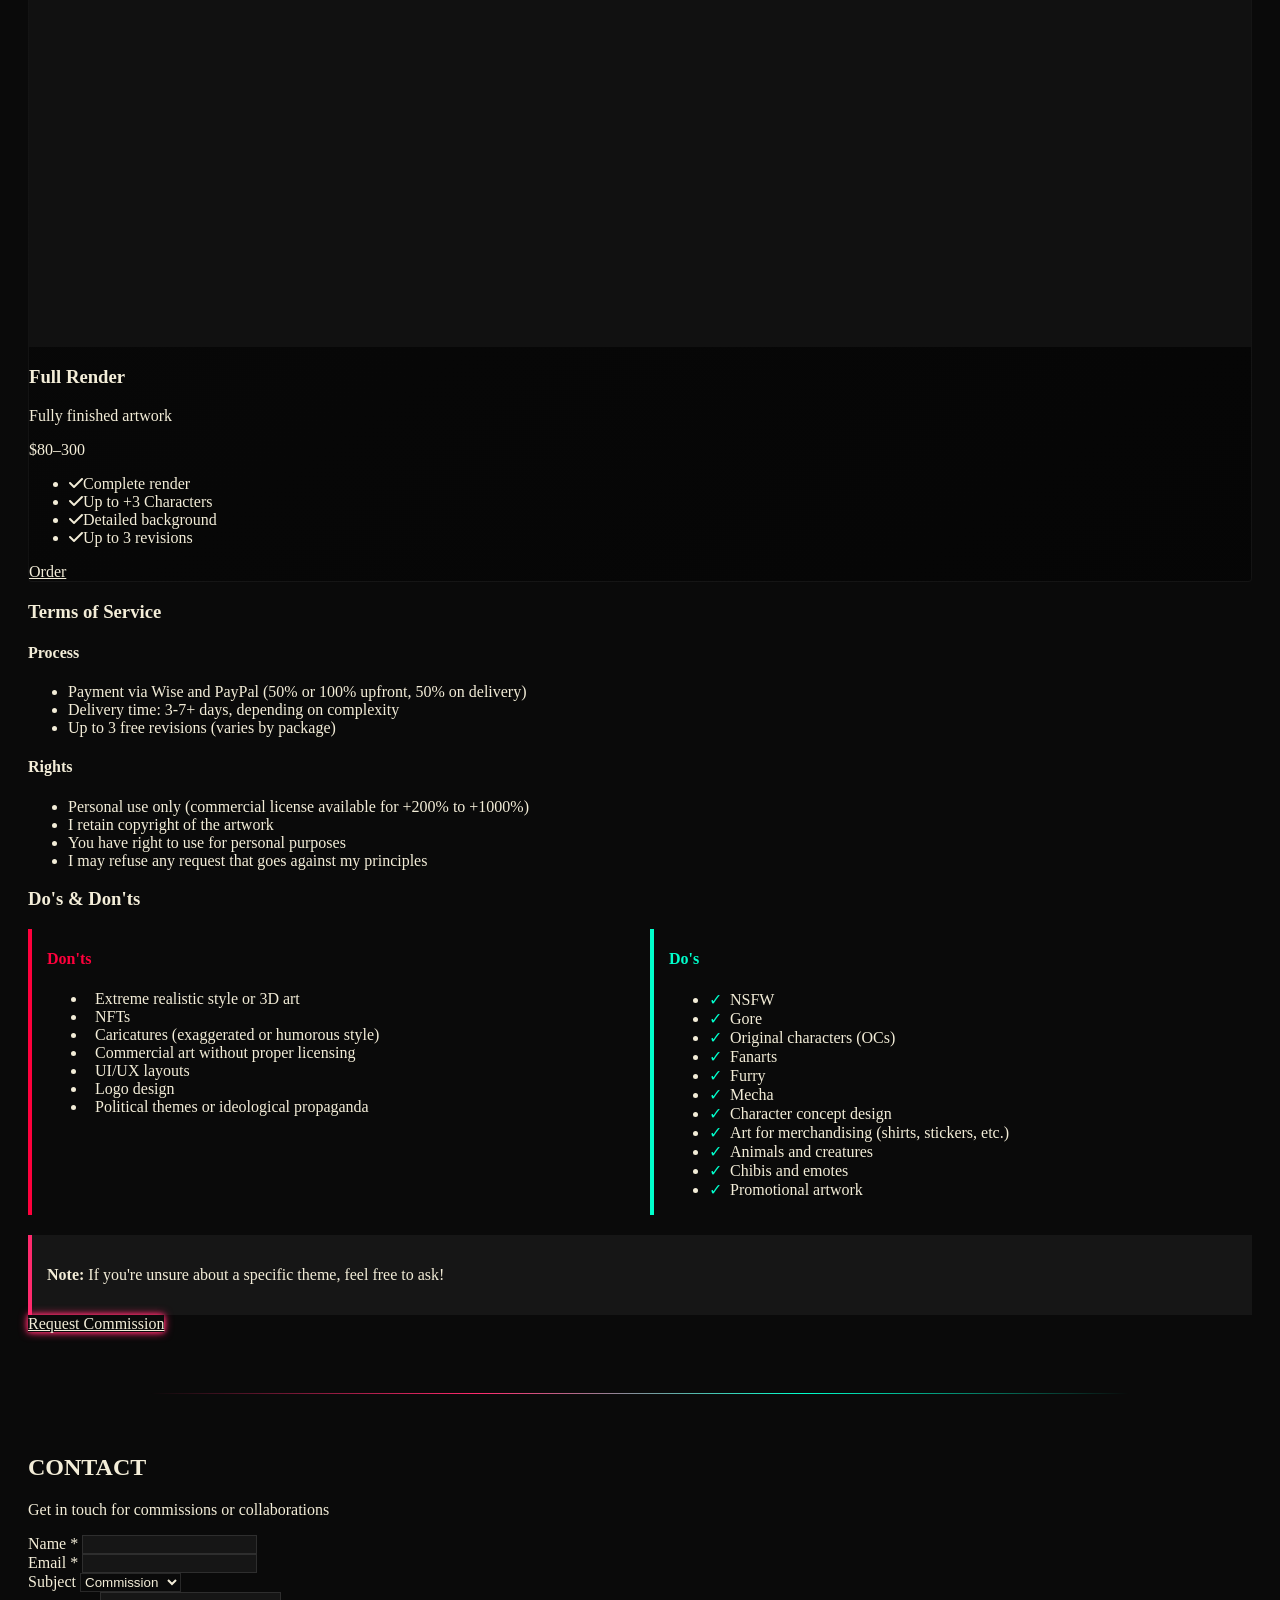
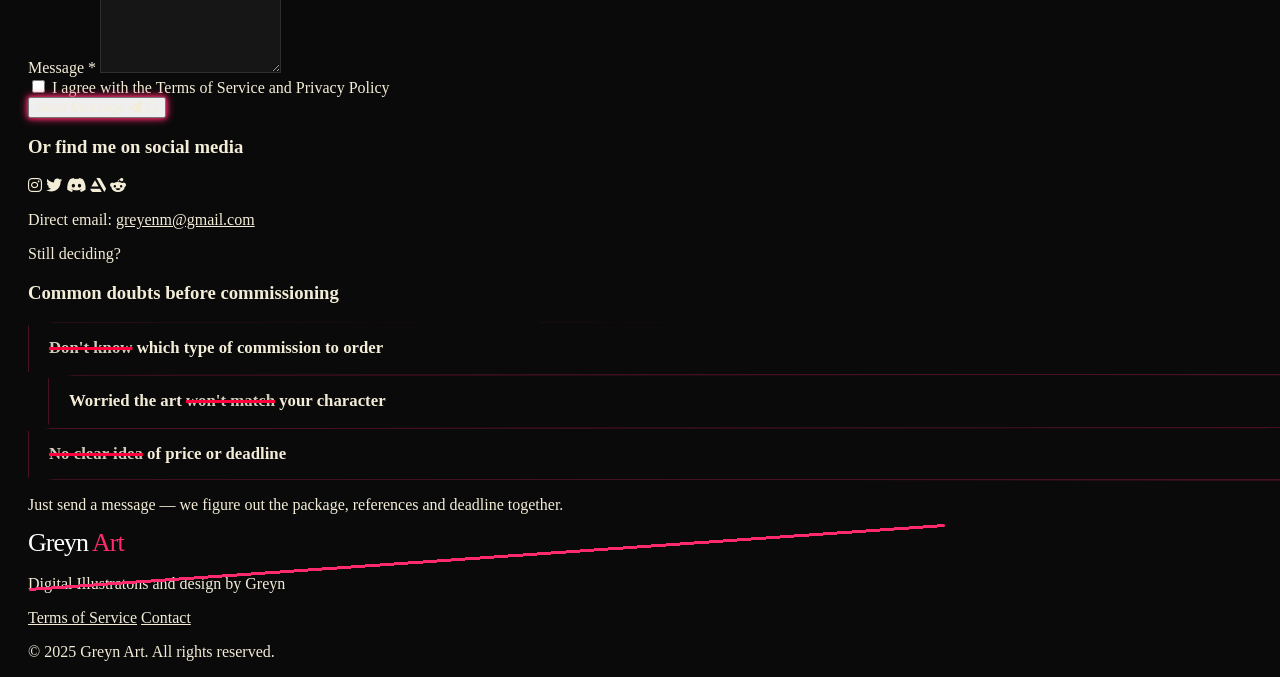
==== commit b1b1b051: "Update index.html" ====
--- a/index.html
+++ b/index.html
@@ -2207,6 +2207,27 @@
     width: 90px;
   }
 }
+
+/* Esconde o status de commissions quando o menu mobile está aberto */
+body.mobile-menu-open .commission-status {
+  opacity: 0 !important;
+  visibility: hidden !important;
+  pointer-events: none !important;
+  transition: opacity 0.2s ease, visibility 0.2s ease;
+}
+
+/* Garante que o menu fique acima do status */
+.site-header {
+  z-index: 120 !important;
+}
+
+.mobile-nav {
+  z-index: 119 !important;
+}
+
+.commission-status {
+  z-index: 90 !important; /* abaixo do menu */
+}
     </style>
   </head>
 <body>
@@ -2217,7 +2238,7 @@
 </video>
 <div class="site-bg-overlay"></div>
 
-<!-- Música de fundo --><audio id="bgMusic" loop  preload="auto">
+<!-- Música de fundo --><audio id="bgMusic" preload="auto"></audio>
     <source src="https://raw.githubusercontent.com/GREYNPORTFOLIO/site/f7a7ff36cf8b774a87815695c99278aa3e5506be/Saga%20of%20Tanya%20the%20Evil%20Season%202%20-%20Ending%20FULL%20_Weiter_%20Weiter__%20by%20Aoi%20Yuuki%20(Lyrics)(MP3_160K).mp3" type="audio/mpeg" > 
 </audio>
 
@@ -2231,7 +2252,7 @@
     id="musicVolume"
     min="0"
     max="100"
-    value="15"
+    value="5"
     aria-label="Volume da música"
   >
 </div>
@@ -2345,7 +2366,8 @@
 <a href="https://www.reddit.com/user/Glad-Stress8327/" target="_blank" class="social-icon text-2xl text-orange-500 hover:text-white tooltip">
     <i class="fab fa-reddit-alien"></i>
 </a></div>
-</section>
+
+<hr class="section-divider"><hr class="section-divider">
 
 <section id="projects" class="projects-section">
     <div class="container mx-auto px-4 mb-12 text-center">
@@ -2517,16 +2539,16 @@
         <!-- Gallery Grid -->
              <div id="gallery-grid">
                 <!-- Illustrations  -->
-<div class="gallery-item illustrations"
-     data-src="https://raw.githubusercontent.com/GREYNPORTFOLIO/site-2/refs/heads/main/FANART%2C%20BOCCHI%20THE%20ROCK%2C%20HITORI%20GOTOH%206%20.png"
-     data-process="Sketch| ;; Lineart| ;; Base colors|">
-    <div class="art-badge badge-sfw">SFW</div>
-    <img src="https://raw.githubusercontent.com/GREYNPORTFOLIO/site-2/refs/heads/main/FANART%2C%20BOCCHI%20THE%20ROCK%2C%20HITORI%20GOTOH%206%20.png" alt="Illustration" class="w-full h-auto rounded-lg cursor-pointer">
-    <div class="gallery-caption">
-        <p class="text-white font-medium">Illustration</p>
-        <p class="text-gray-300 text-sm">BOCCHI THE ROCK</p>
-    </div>
-</div>
+             <div class="gallery-item illustrations"
+               data-src="https://raw.githubusercontent.com/GREYNPORTFOLIO/site-2/refs/heads/main/FANART%2C%20BOCCHI%20THE%20ROCK%2C%20HITORI%20GOTOH%206%20.png"
+                   data-process="FULL-BODY ILLUSTRATION WITH NO BACKGROUND|https://raw.githubusercontent.com/GREYNPORTFOLIO/site-2/refs/heads/main/FANART%2C%20BOCCHI%20THE%20ROCK%2C%20HITORI%20GOTOH%207-1.png ;; GIF ART|https://raw.githubusercontent.com/GREYNPORTFOLIO/site-2/refs/heads/main/FANART%2C%20BOCCHI%20THE%20ROCK%2C%20HITORI%20GOTOH%20GIF.gif ;; ART PROCESS|https://raw.githubusercontent.com/GREYNPORTFOLIO/site-2/refs/heads/main/FANART%2C%20BOCCHI%20THE%20ROCK%2C%20HITORI%20GOTOH%200.jpg">
+                    <div class="art-badge badge-sfw">SFW</div>
+                    <img src="https://raw.githubusercontent.com/GREYNPORTFOLIO/site-2/refs/heads/main/FANART%2C%20BOCCHI%20THE%20ROCK%2C%20HITORI%20GOTOH%206%20.png" alt="Illustration" class="w-full h-auto rounded-lg cursor-pointer">
+                    <div class="gallery-caption">
+                        <p class="text-white font-medium">Illustration</p>
+                        <p class="text-gray-300 text-sm">BOCCHI THE ROCK</p>
+                    </div>
+                </div>
 
                  <!-- Illustrations  -->
                 <div class="gallery-item illustrations" data-src="https://raw.githubusercontent.com/GREYNPORTFOLIO/site-2/refs/heads/main/fase%204%20Dragon%20child.png">
@@ -2830,6 +2852,7 @@
             </div>
         </div>
     </section>      
+    <hr class="section-divider">
 
 <!-- Art Process Section -->
 <section id="process" class="py-20 bg-darker/50 backdrop-blur-sm">
@@ -3304,9 +3327,11 @@
     if (isHidden) {
       mobileNav.removeAttribute('hidden');
       menuToggle.textContent = '×';
+      document.body.classList.add('mobile-menu-open');
     } else {
       mobileNav.setAttribute('hidden', '');
       menuToggle.textContent = '☰';
+      document.body.classList.remove('mobile-menu-open');
     }
   });
 
@@ -3315,19 +3340,10 @@
     link.addEventListener('click', () => {
       mobileNav.setAttribute('hidden', '');
       menuToggle.textContent = '☰';
+      document.body.classList.remove('mobile-menu-open');
     });
   });
 }
-    
-    // Close mobile menu when clicking on a link
-    document.querySelectorAll('#mobileMenu a').forEach(link => {
-        link.addEventListener('click', function() {
-            mobileMenu.classList.add('translate-x-full');
-            setTimeout(() => {
-                mobileMenu.classList.add('hidden');
-            }, 300);
-        });
-    });
 
        // ==========================================
 //  CONTROLE DE COMISSÕES (só mude esta linha)
@@ -3894,42 +3910,131 @@
     }
 });
 
-// ========== MÚSICA DE FUNDO + VOLUME ==========
-const bgMusic = document.getElementById('bgMusic');
-const musicToggle = document.getElementById('musicToggle');
-const musicIcon = document.getElementById('musicIcon');
-const musicVolume = document.getElementById('musicVolume');
-let isPlaying = false;
-
-// volume inicial (0.0 a 1.0) — 15%
-if (bgMusic) {
-  bgMusic.volume = (musicVolume ? Number(musicVolume.value) : 15) / 100;
-}
-
-if (musicToggle && bgMusic) {
-  musicToggle.addEventListener('click', function() {
-    if (!isPlaying) {
-      bgMusic.play().then(() => {
-        isPlaying = true;
-        musicIcon.classList.remove('fa-music');
-        musicIcon.classList.add('fa-pause');
-      }).catch(err => {
-        console.log('Erro ao tocar música:', err);
-      });
+// ========== MÚSICA DE FUNDO: PLAYLIST + SHUFFLE + VOLUME ==========
+(function () {
+  const bgMusic = document.getElementById('bgMusic');
+  const musicToggle = document.getElementById('musicToggle');
+  const musicIcon = document.getElementById('musicIcon');
+  const musicVolume = document.getElementById('musicVolume');
+
+  if (!bgMusic || !musicToggle || !musicIcon) return;
+
+  // >>> COLOQUE AQUI AS URLS DAS MÚSICAS <<<
+  const playlist = [
+    'https://raw.githubusercontent.com/GREYNPORTFOLIO/site/f7a7ff36cf8b774a87815695c99278aa3e5506be/Saga%20of%20Tanya%20the%20Evil%20Season%202%20-%20Ending%20FULL%20_Weiter_%20Weiter__%20by%20Aoi%20Yuuki%20(Lyrics)(MP3_160K).mp3',
+    // 'https://SEU-LINK-2.mp3',
+    // 'https://SEU-LINK-3.mp3',
+  ];
+
+  let queue = [];
+  let currentIndex = 0;
+  let isPlaying = false;
+
+  function shuffle(arr) {
+    const a = arr.slice();
+    for (let i = a.length - 1; i > 0; i--) {
+      const j = Math.floor(Math.random() * (i + 1));
+      [a[i], a[j]] = [a[j], a[i]];
+    }
+    return a;
+  }
+
+  function setPlayingUI(playing) {
+    isPlaying = playing;
+    if (playing) {
+      musicIcon.classList.remove('fa-music');
+      musicIcon.classList.add('fa-pause');
+    } else {
+      musicIcon.classList.remove('fa-pause');
+      musicIcon.classList.add('fa-music');
+    }
+  }
+
+  function loadTrack(index) {
+    if (!queue.length) return;
+    currentIndex = ((index % queue.length) + queue.length) % queue.length;
+    bgMusic.src = queue[currentIndex];
+    bgMusic.load();
+  }
+
+  function playCurrent() {
+    return bgMusic.play().then(() => {
+      setPlayingUI(true);
+    }).catch(() => {
+      // autoplay bloqueado pelo navegador
+      setPlayingUI(false);
+    });
+  }
+
+  function startPlaylist() {
+    if (!playlist.length) return;
+    queue = shuffle(playlist);
+    currentIndex = 0;
+    loadTrack(0);
+    playCurrent();
+  }
+
+  function nextTrack() {
+    if (!queue.length) {
+      startPlaylist();
+      return;
+    }
+    loadTrack(currentIndex + 1);
+    playCurrent();
+  }
+
+  // volume inicial
+  if (musicVolume) {
+    bgMusic.volume = Number(musicVolume.value) / 100;
+    musicVolume.addEventListener('input', function () {
+      bgMusic.volume = Number(this.value) / 100;
+    });
+  } else {
+    bgMusic.volume = 0.15;
+  }
+
+  // quando a música acaba → próxima
+  bgMusic.addEventListener('ended', nextTrack);
+
+  // sincroniza ícone se o áudio pausar/tocar por outros meios
+  bgMusic.addEventListener('play', () => setPlayingUI(true));
+  bgMusic.addEventListener('pause', () => {
+    // não troca ícone no fim da faixa (antes do next), só se realmente pausou
+    if (bgMusic.ended) return;
+    setPlayingUI(false);
+  });
+
+  // botão play/pause
+  musicToggle.addEventListener('click', function () {
+    if (!queue.length) {
+      startPlaylist();
+      return;
+    }
+
+    if (bgMusic.paused) {
+      playCurrent();
     } else {
       bgMusic.pause();
-      isPlaying = false;
-      musicIcon.classList.remove('fa-pause');
-      musicIcon.classList.add('fa-music');
+      setPlayingUI(false);
     }
   });
-}
-
-if (musicVolume && bgMusic) {
-  musicVolume.addEventListener('input', function() {
-    bgMusic.volume = Number(this.value) / 100;
+
+  // tenta autoplay ao carregar (pode ser bloqueado)
+  // se o navegador bloquear, o ícone fica de música até o 1º clique
+  window.addEventListener('load', function () {
+    startPlaylist();
   });
-}
+
+  // fallback: primeiro clique em qualquer lugar destrava o áudio
+  function unlockAudio() {
+    if (!queue.length) startPlaylist();
+    else if (bgMusic.paused) playCurrent();
+    document.removeEventListener('click', unlockAudio);
+    document.removeEventListener('touchstart', unlockAudio);
+  }
+  document.addEventListener('click', unlockAudio, { once: true });
+  document.addEventListener('touchstart', unlockAudio, { once: true });
+})();
 
 // ========== BEFORE/AFTER SLIDER ==========
 function initBaSlider(id) {
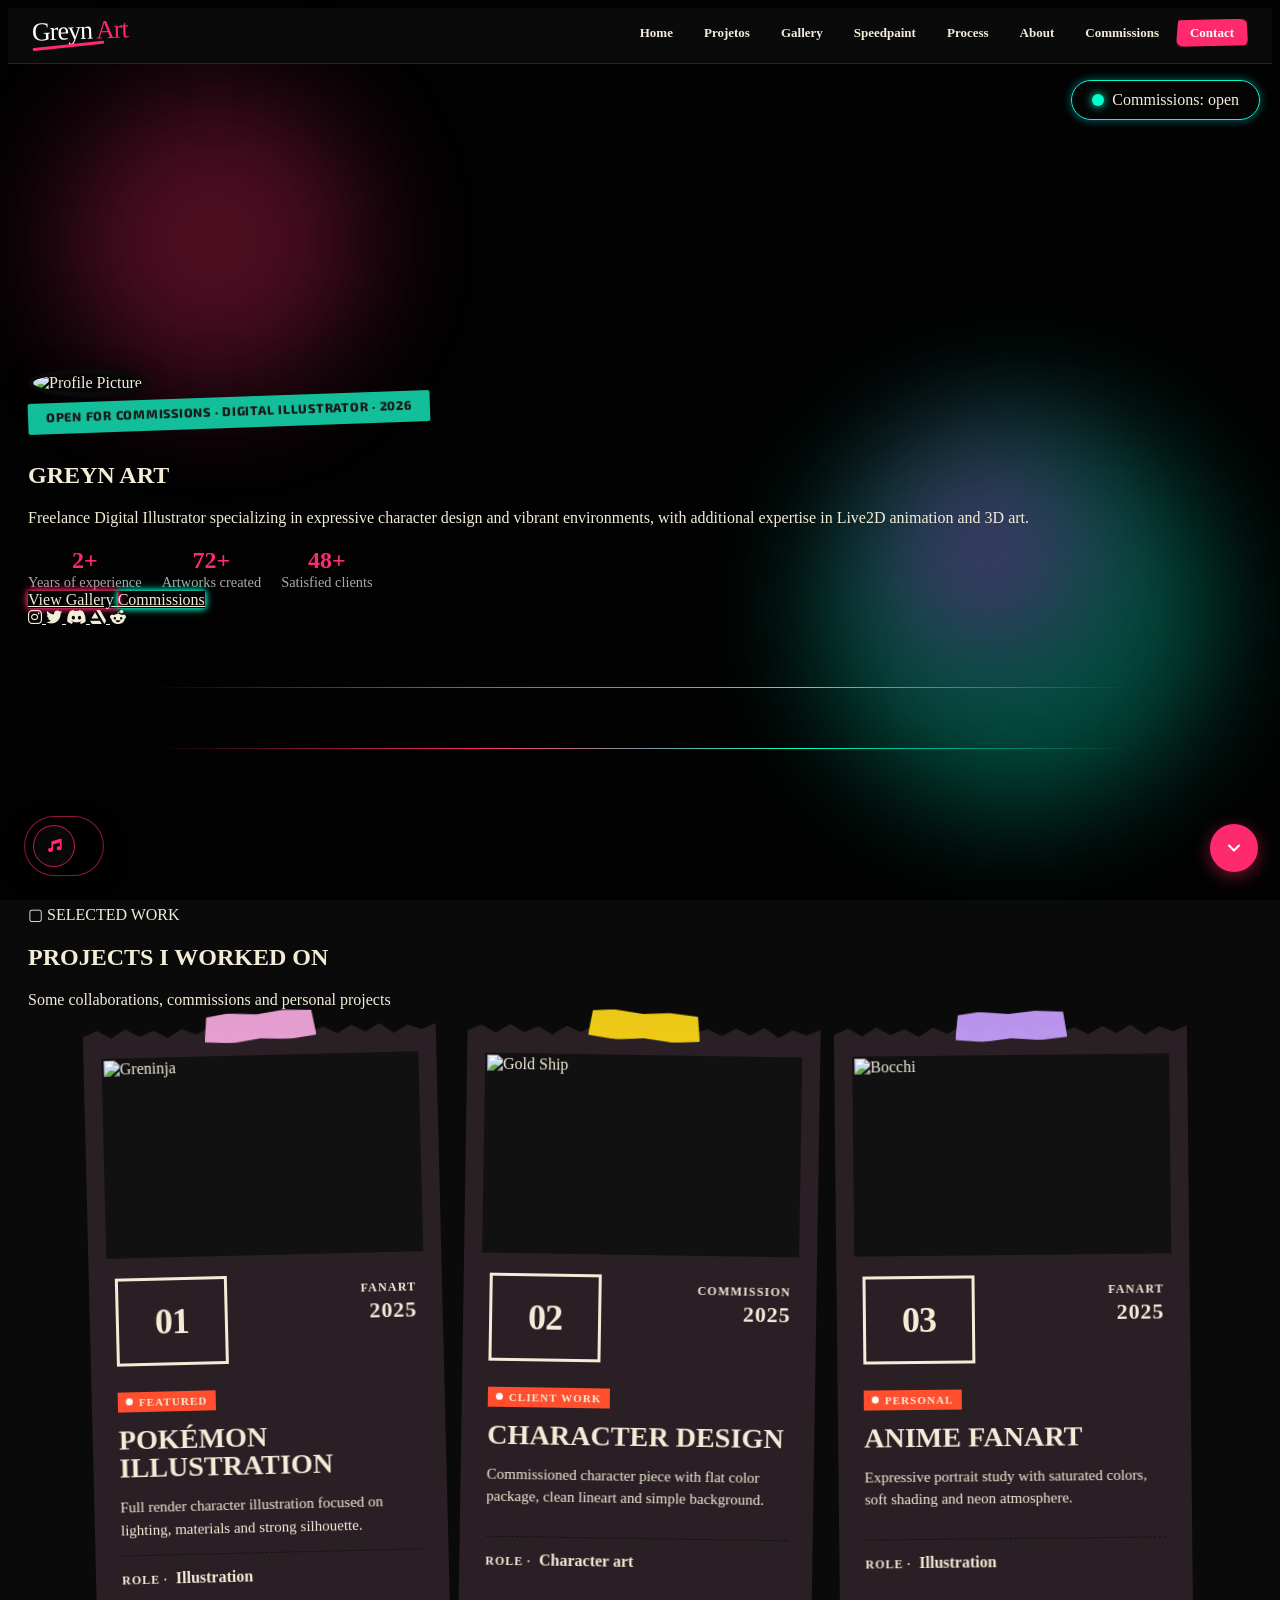
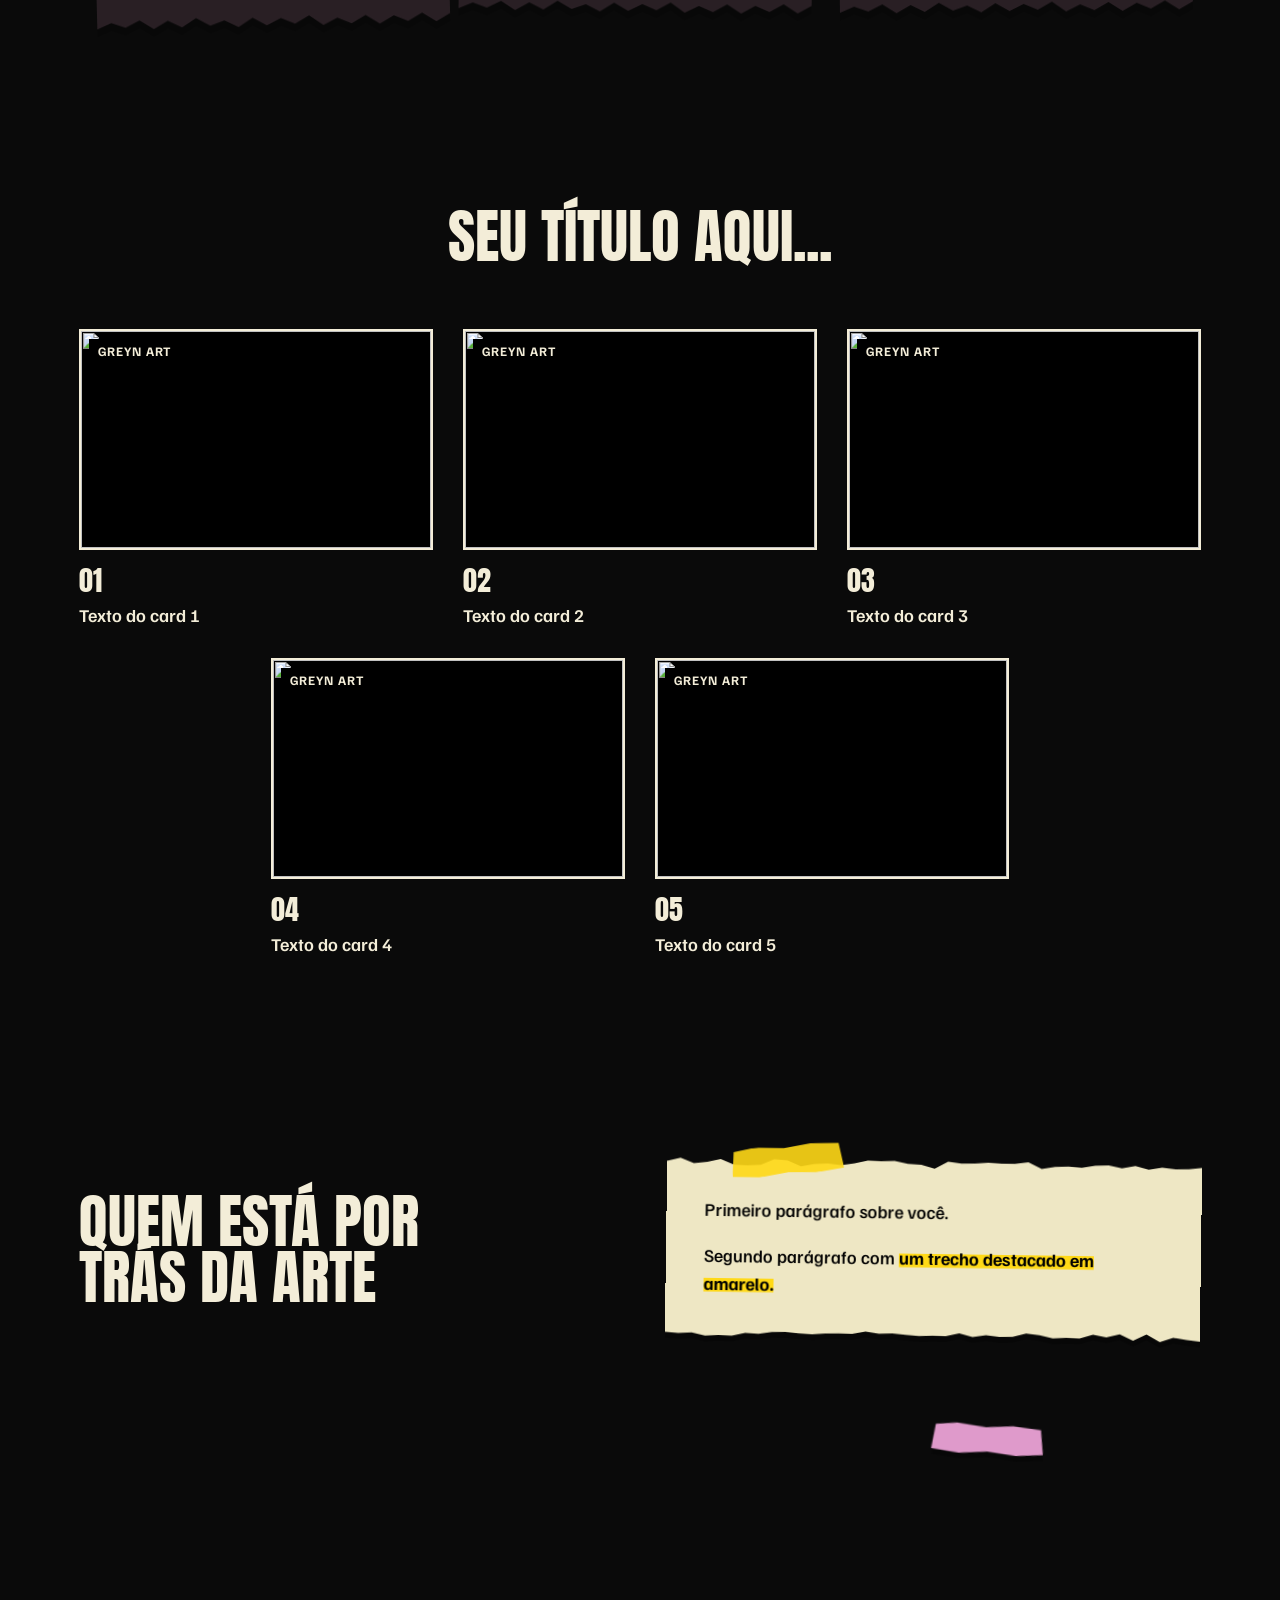
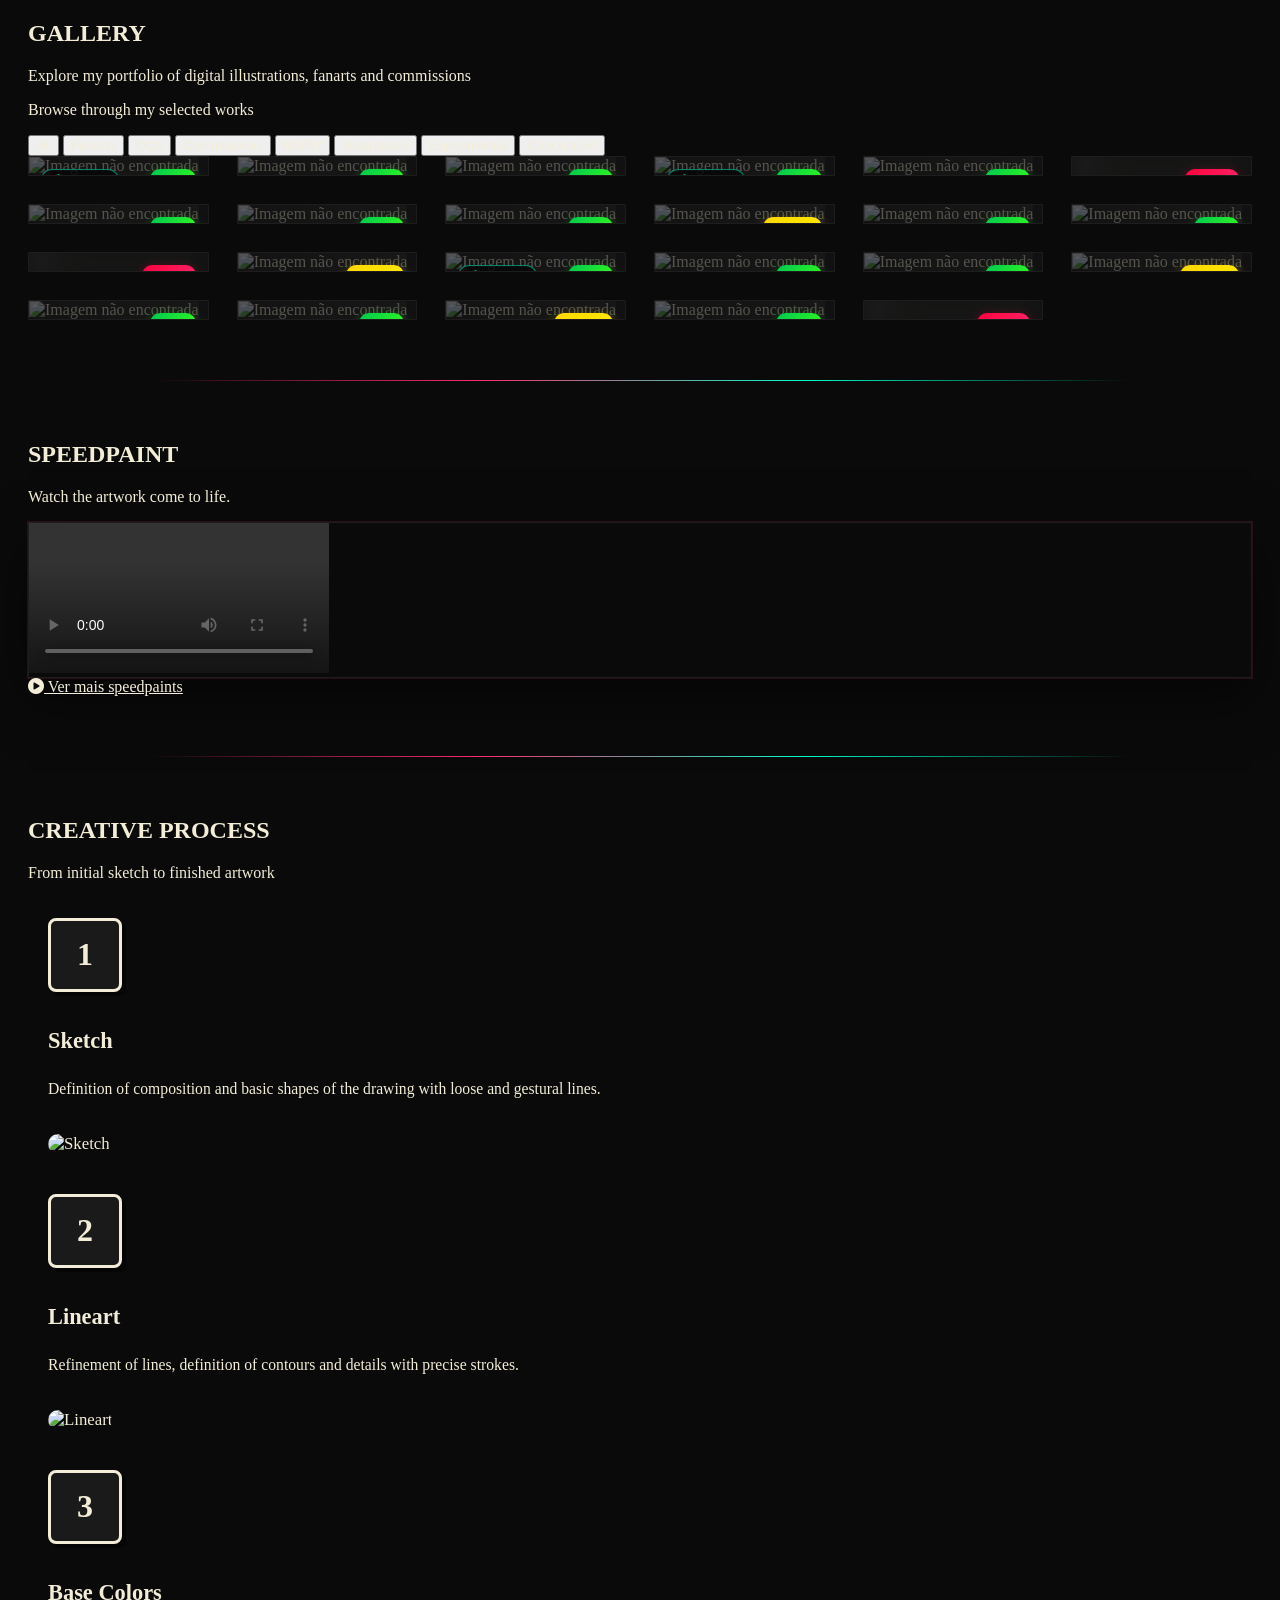
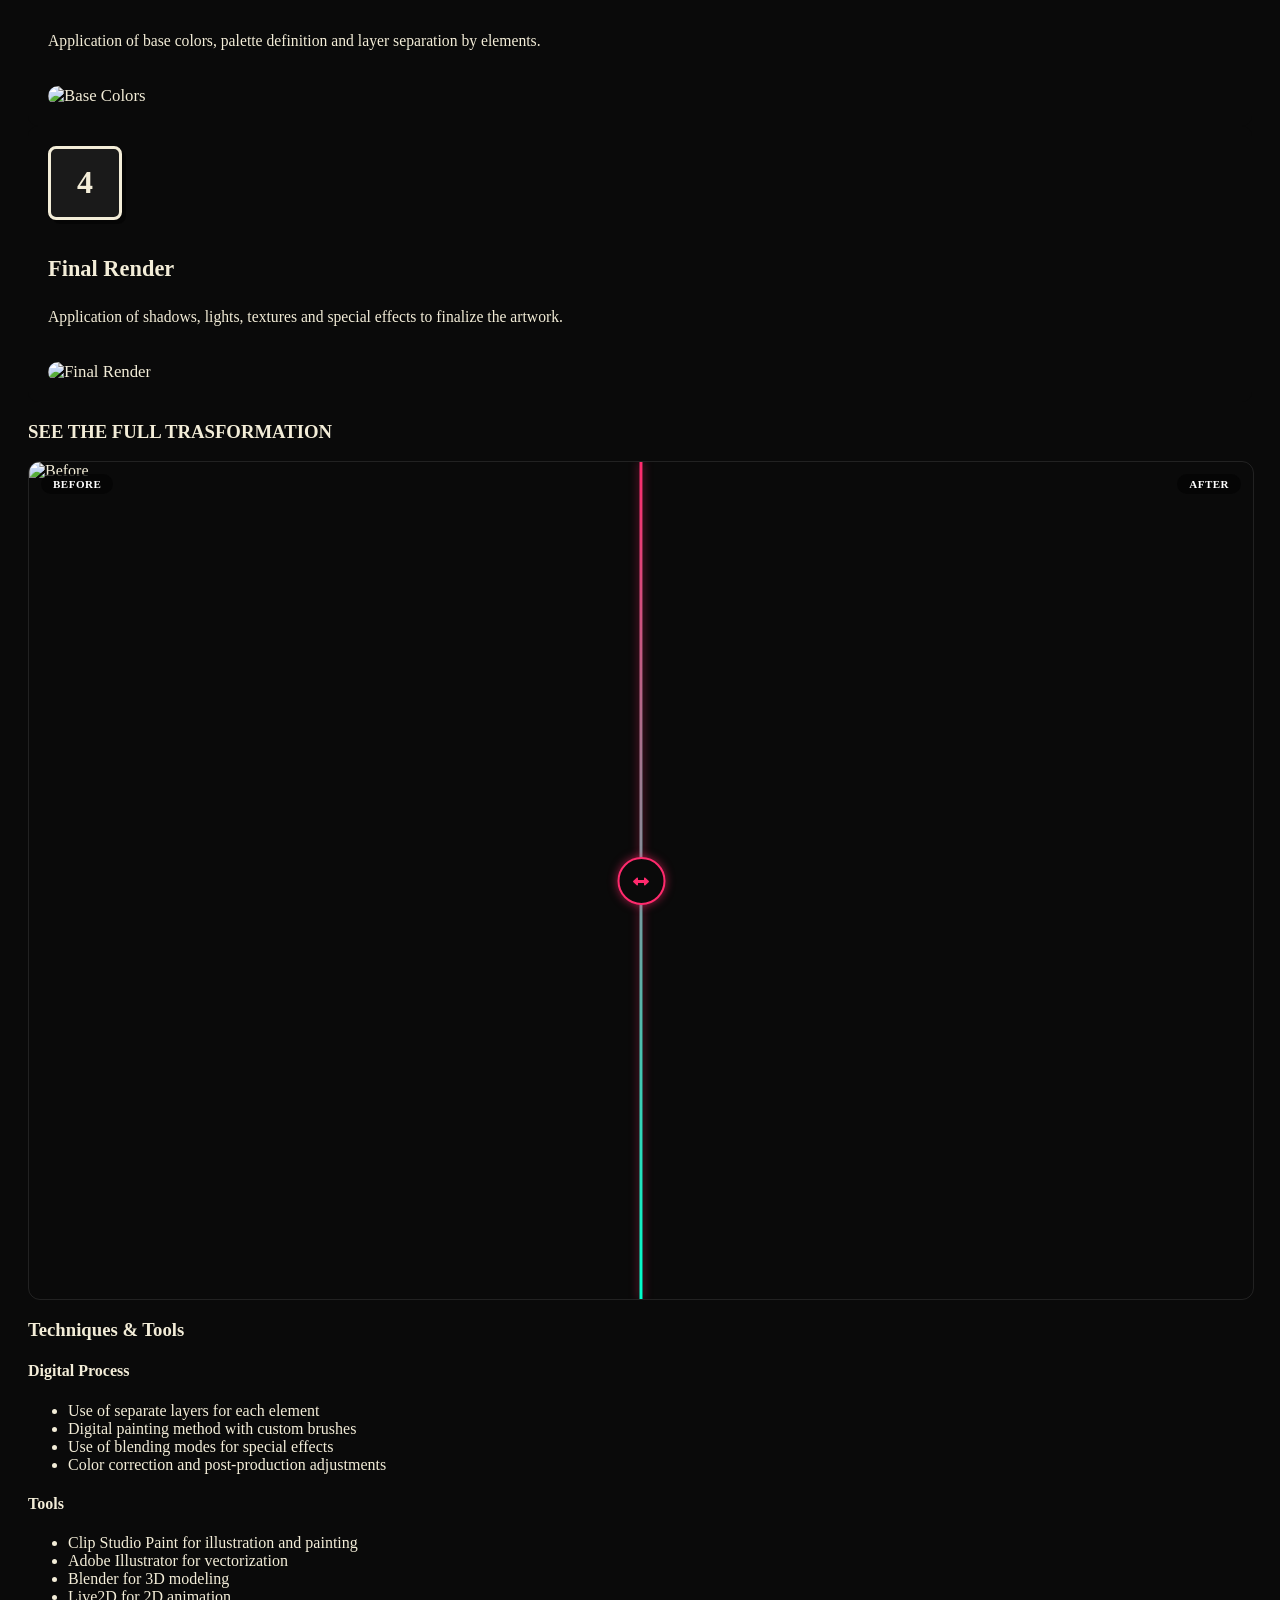
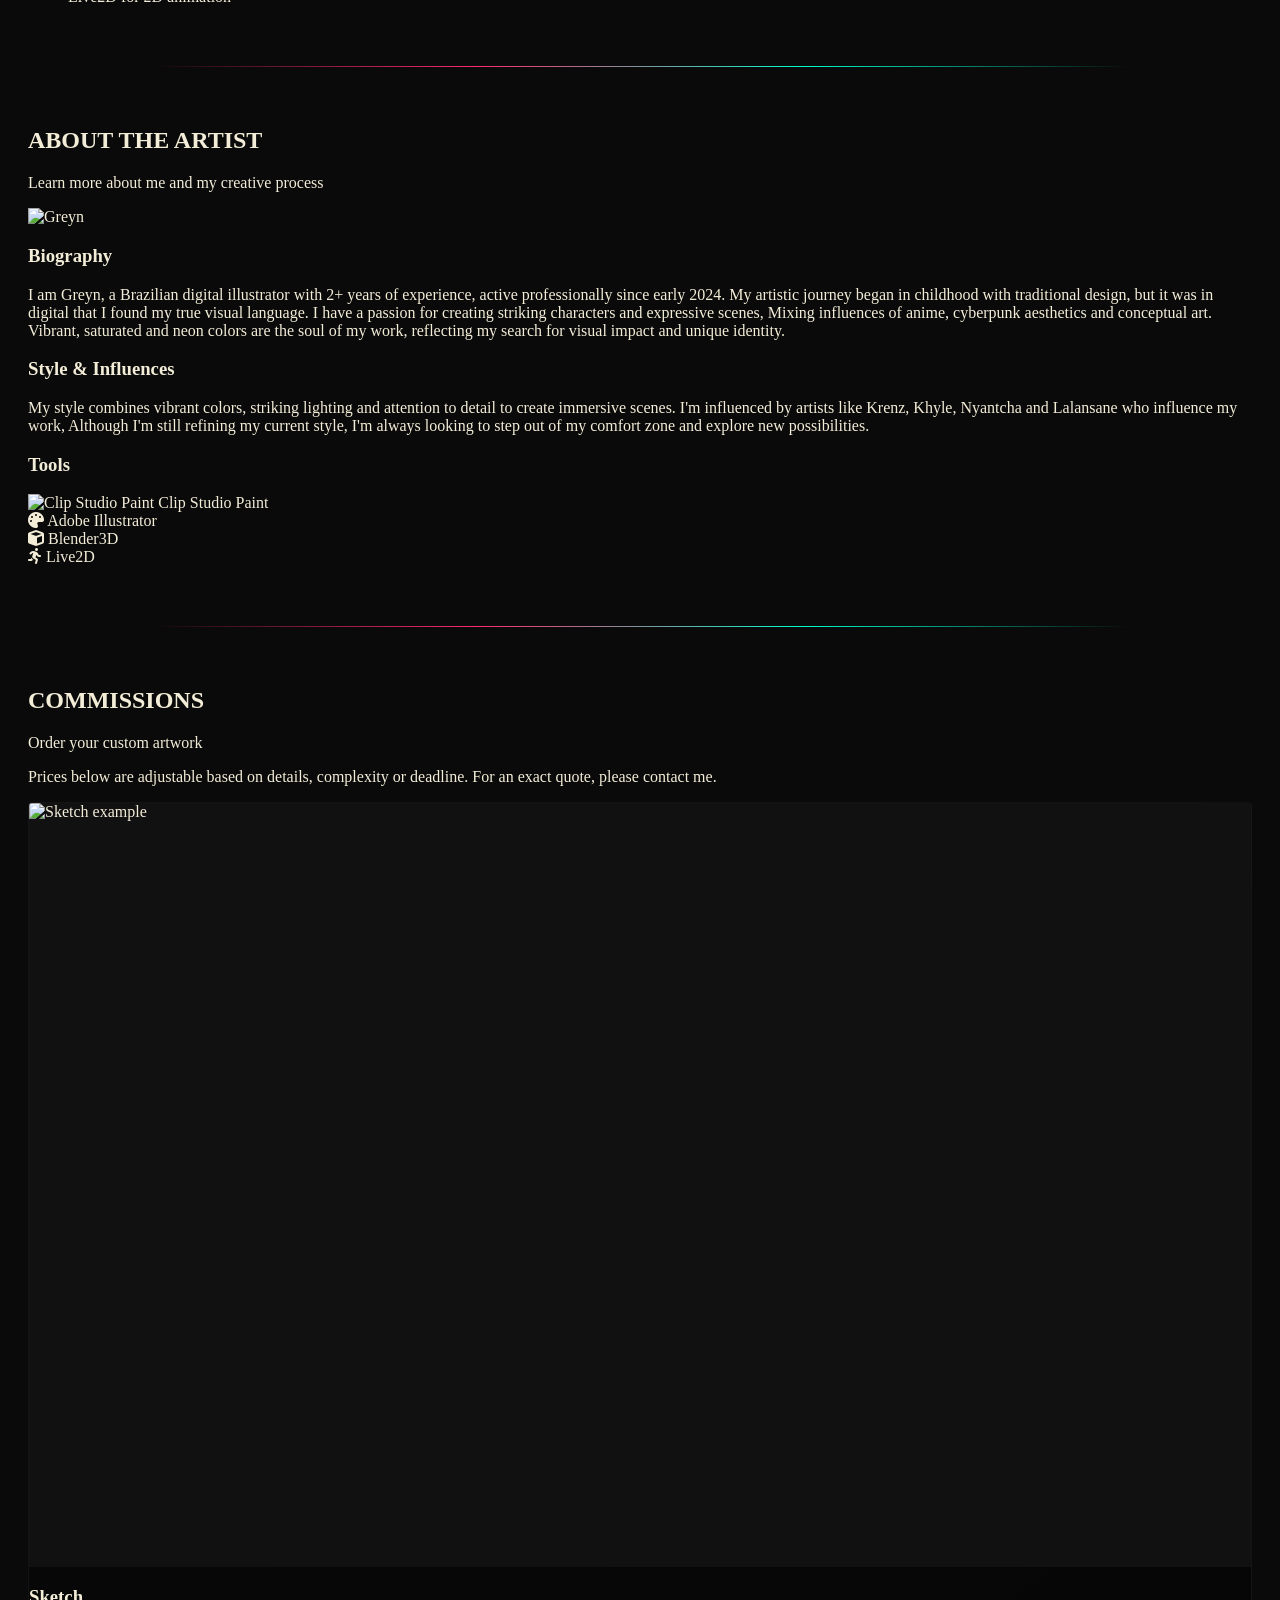
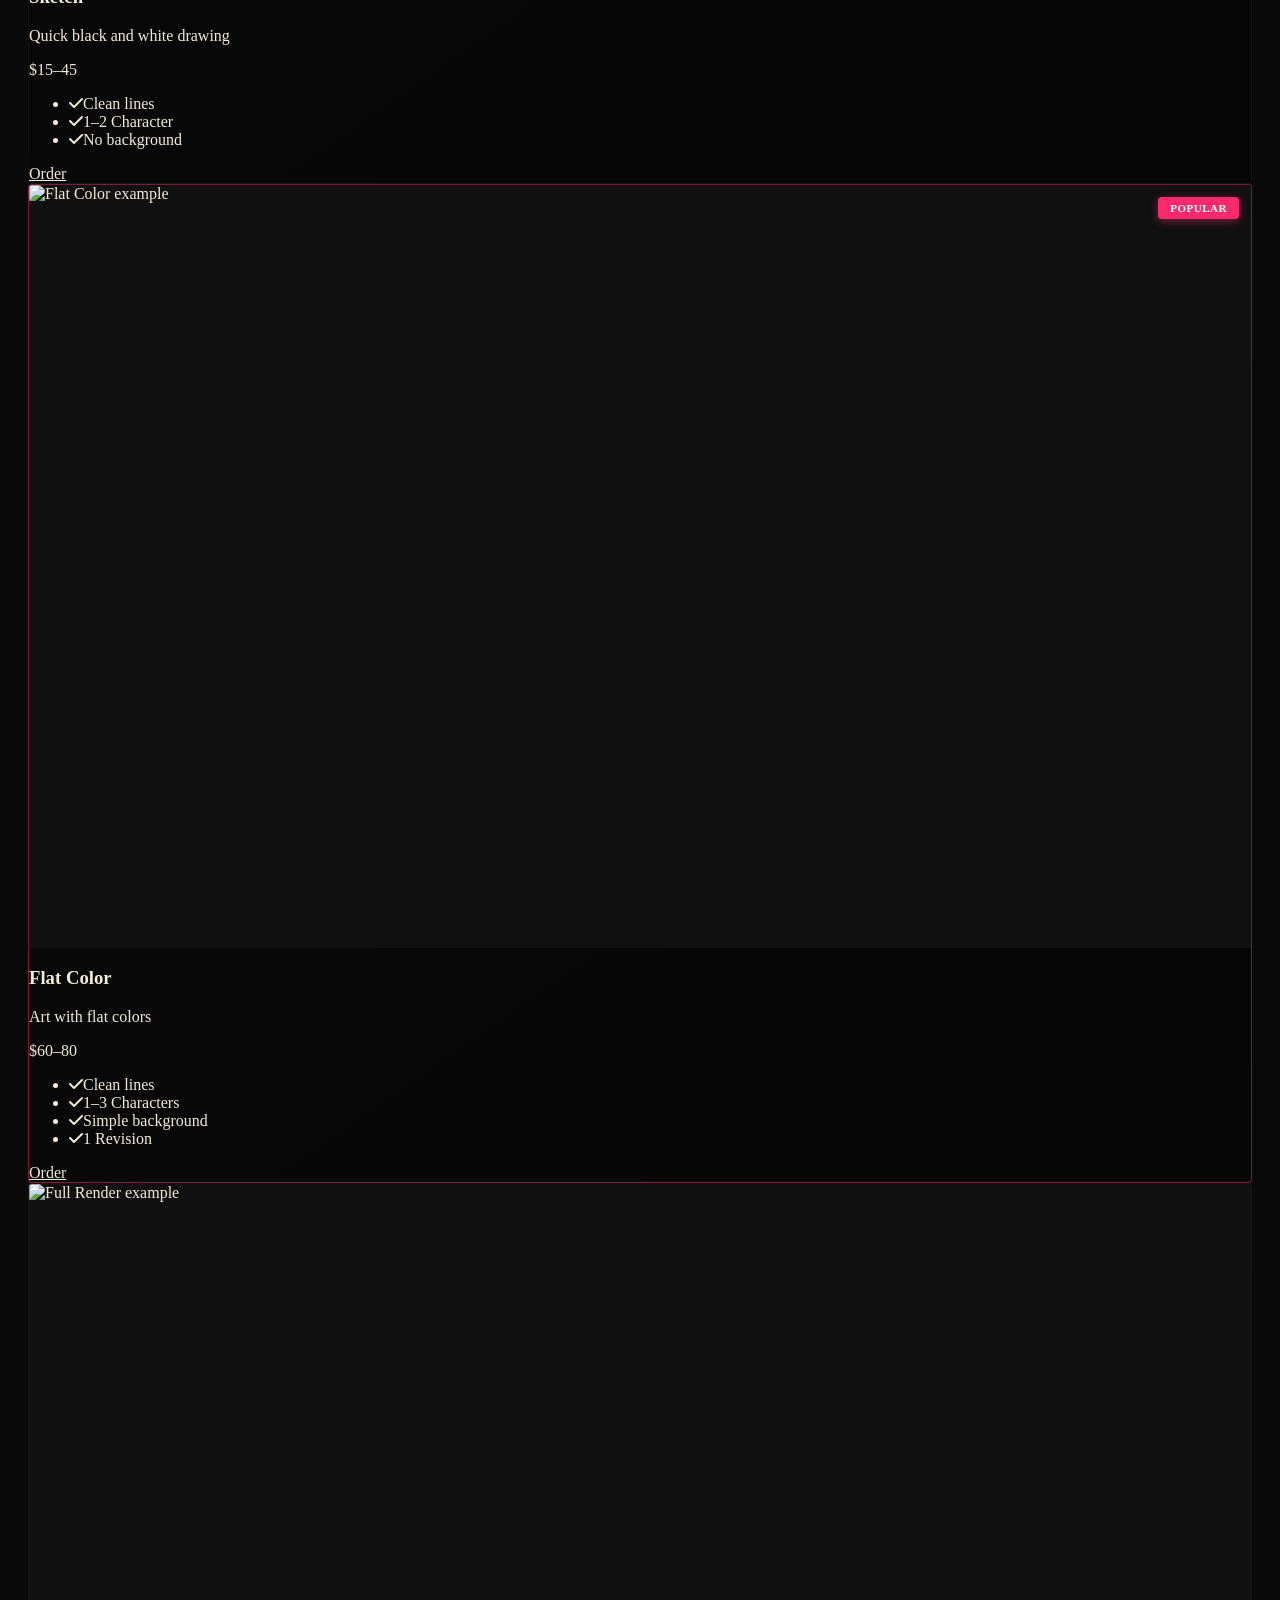
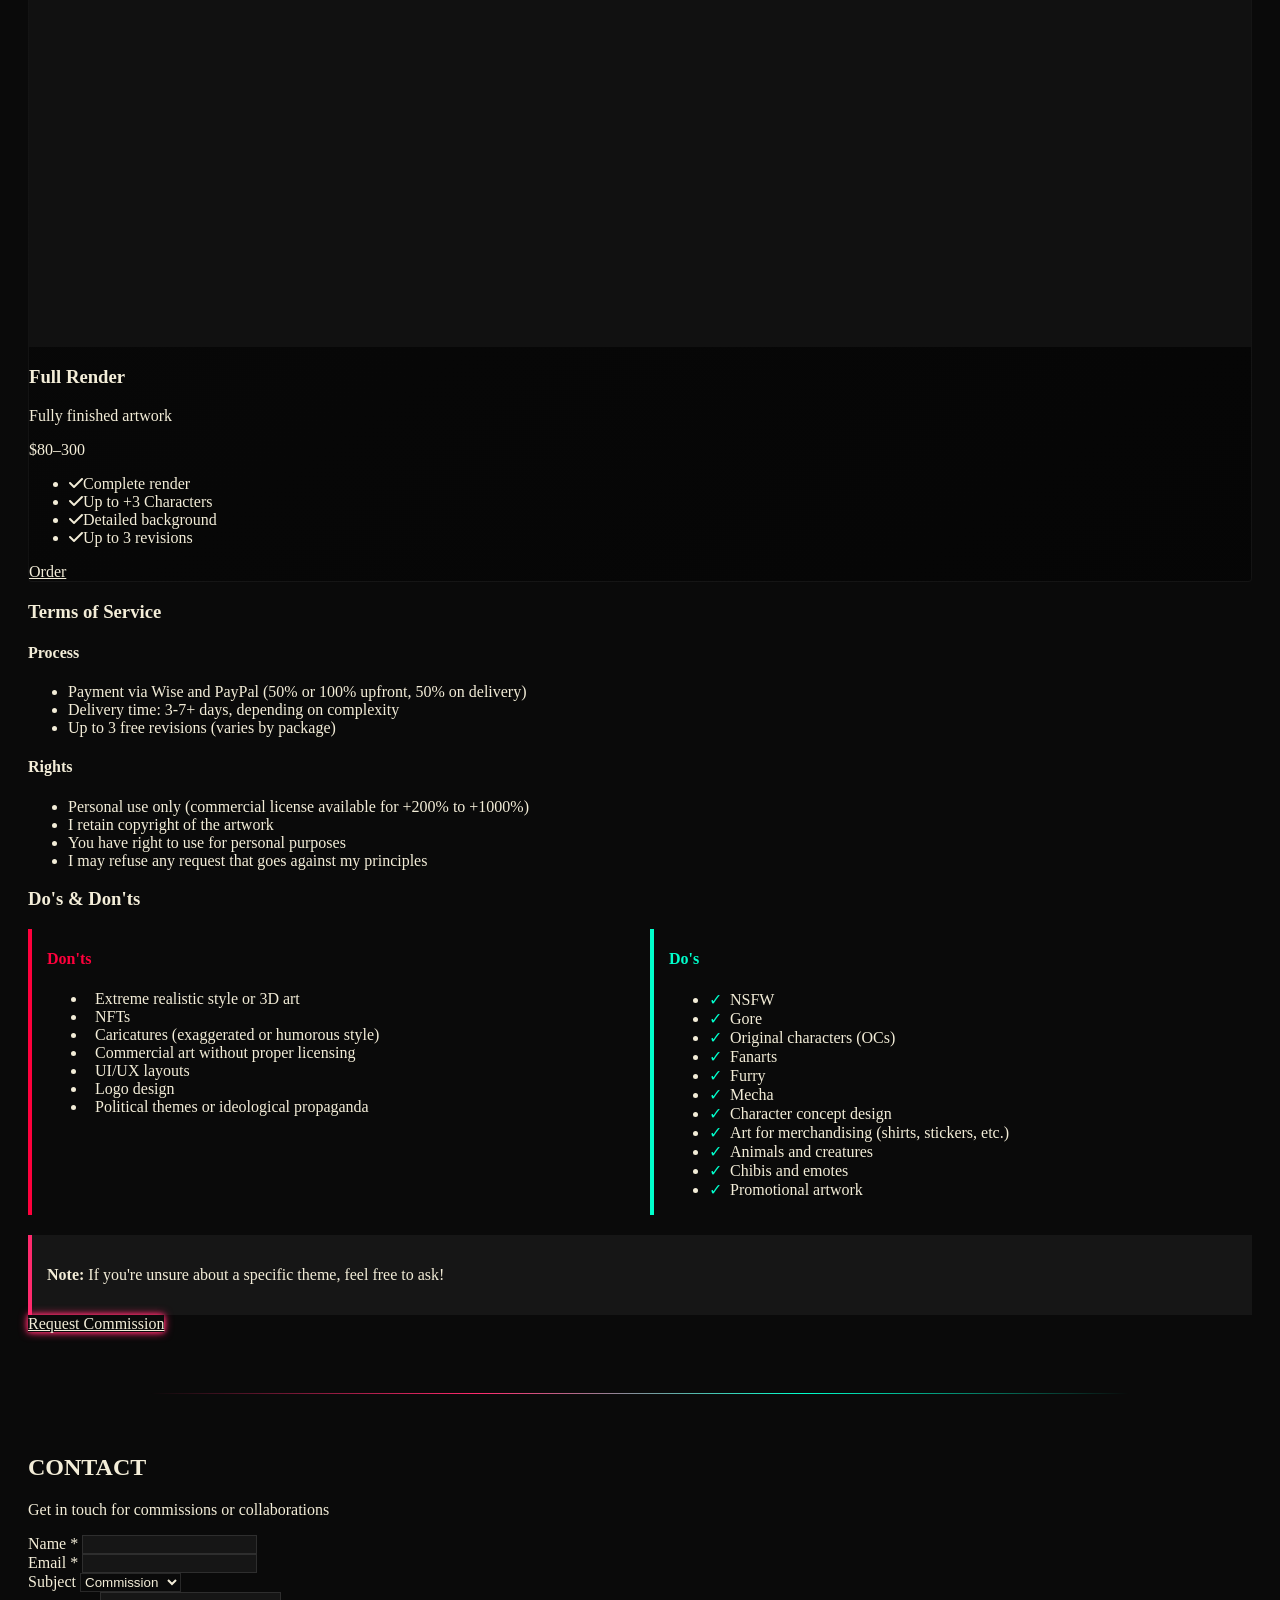
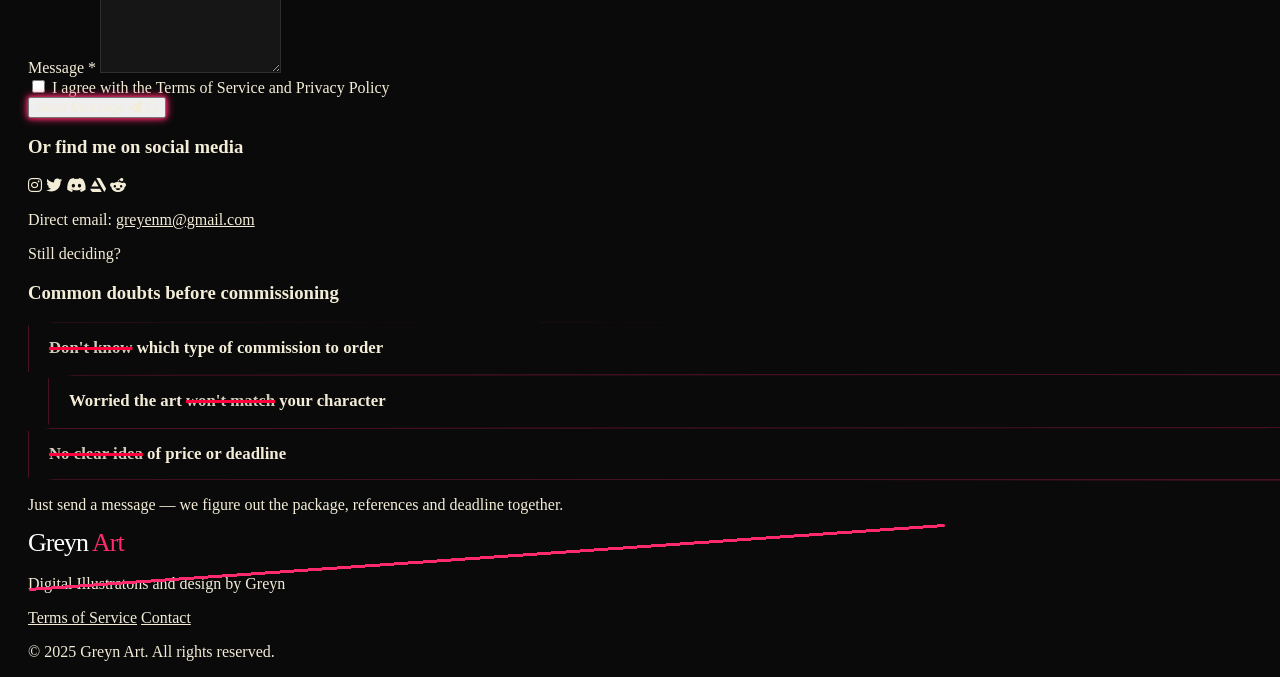
==== commit a6b995d1: "Update playlist URLs in index.html" ====
--- a/index.html
+++ b/index.html
@@ -3922,8 +3922,8 @@
   // >>> COLOQUE AQUI AS URLS DAS MÚSICAS <<<
   const playlist = [
     'https://raw.githubusercontent.com/GREYNPORTFOLIO/site/f7a7ff36cf8b774a87815695c99278aa3e5506be/Saga%20of%20Tanya%20the%20Evil%20Season%202%20-%20Ending%20FULL%20_Weiter_%20Weiter__%20by%20Aoi%20Yuuki%20(Lyrics)(MP3_160K).mp3',
-    // 'https://SEU-LINK-2.mp3',
-    // 'https://SEU-LINK-3.mp3',
+    // ' https://github.com/user-attachments/files/35295438/Ado.CAT_S.EYE.Official.Audio.MP3_160K.mp3 ',
+    // ' https://github.com/user-attachments/files/35295577/Babydoll.X.The.perfect.girl.full.version.MP3_320K.mp3 ',
   ];
 
   let queue = [];
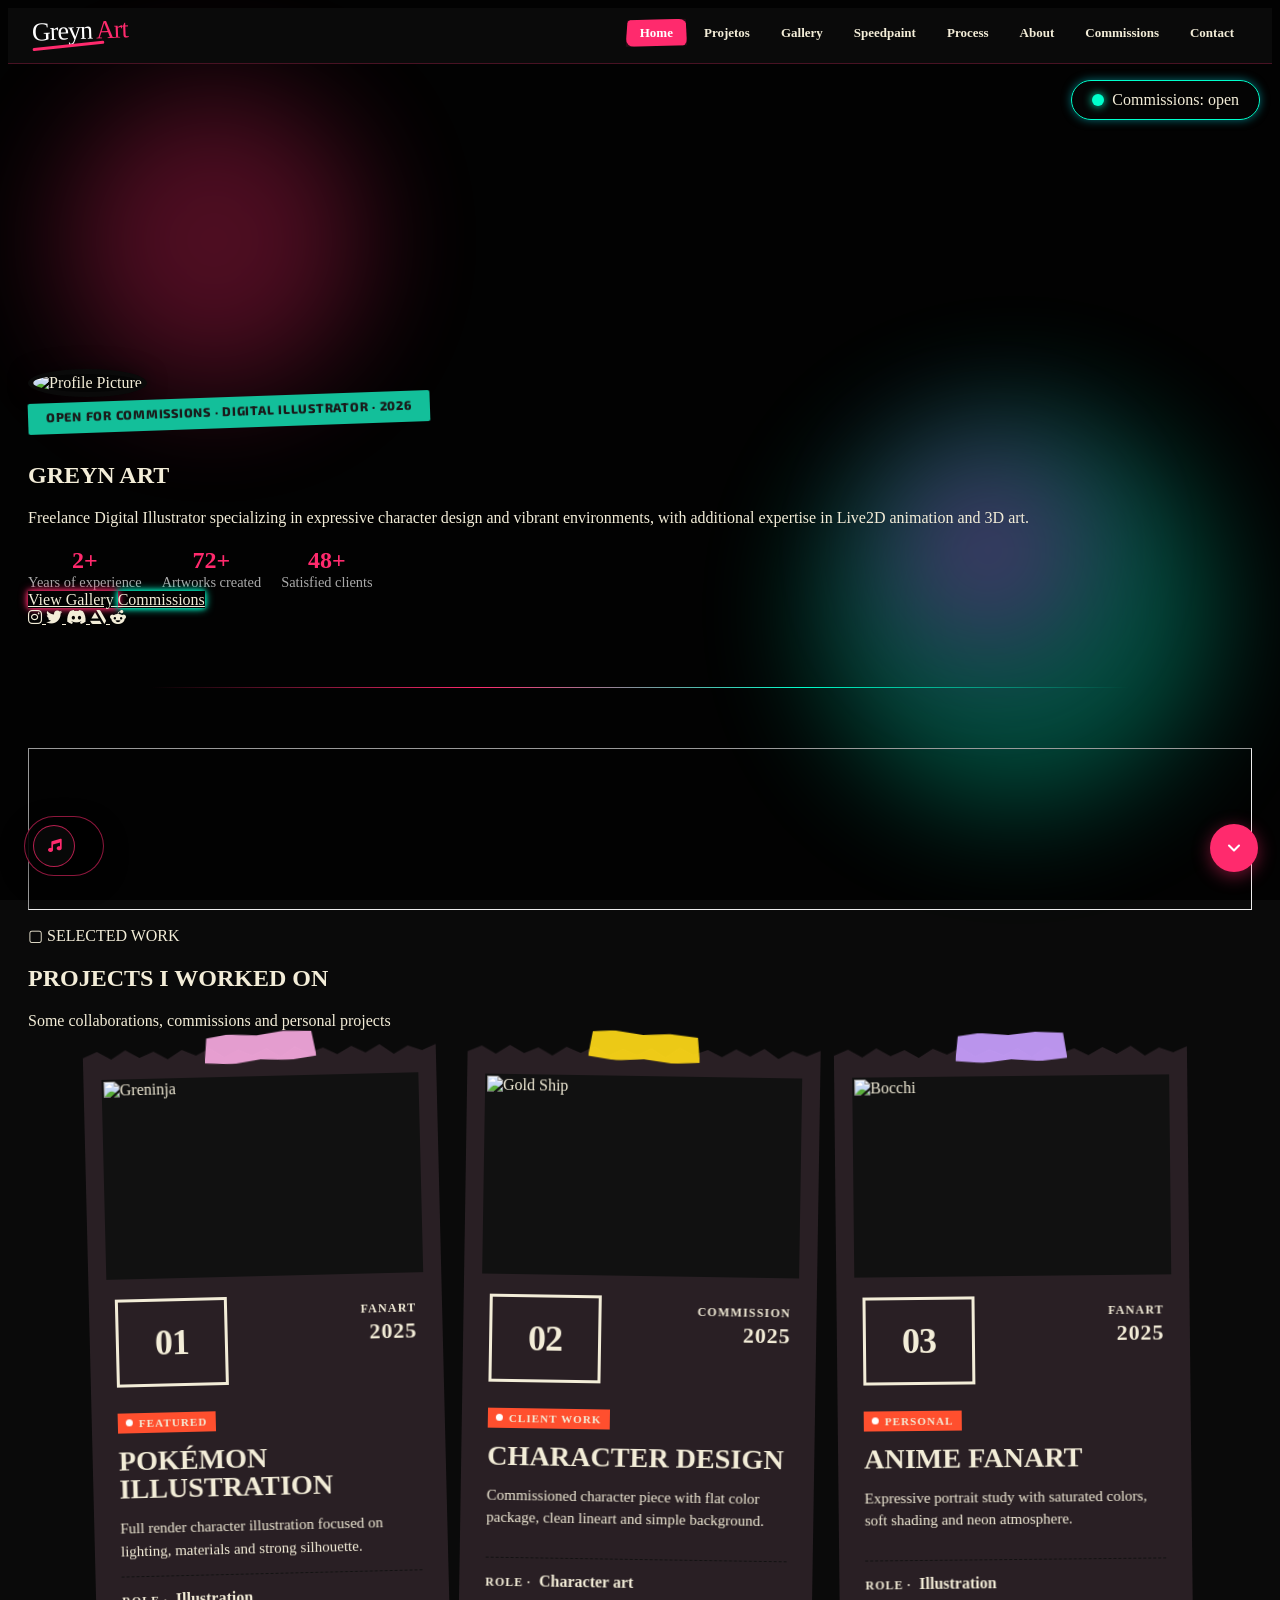
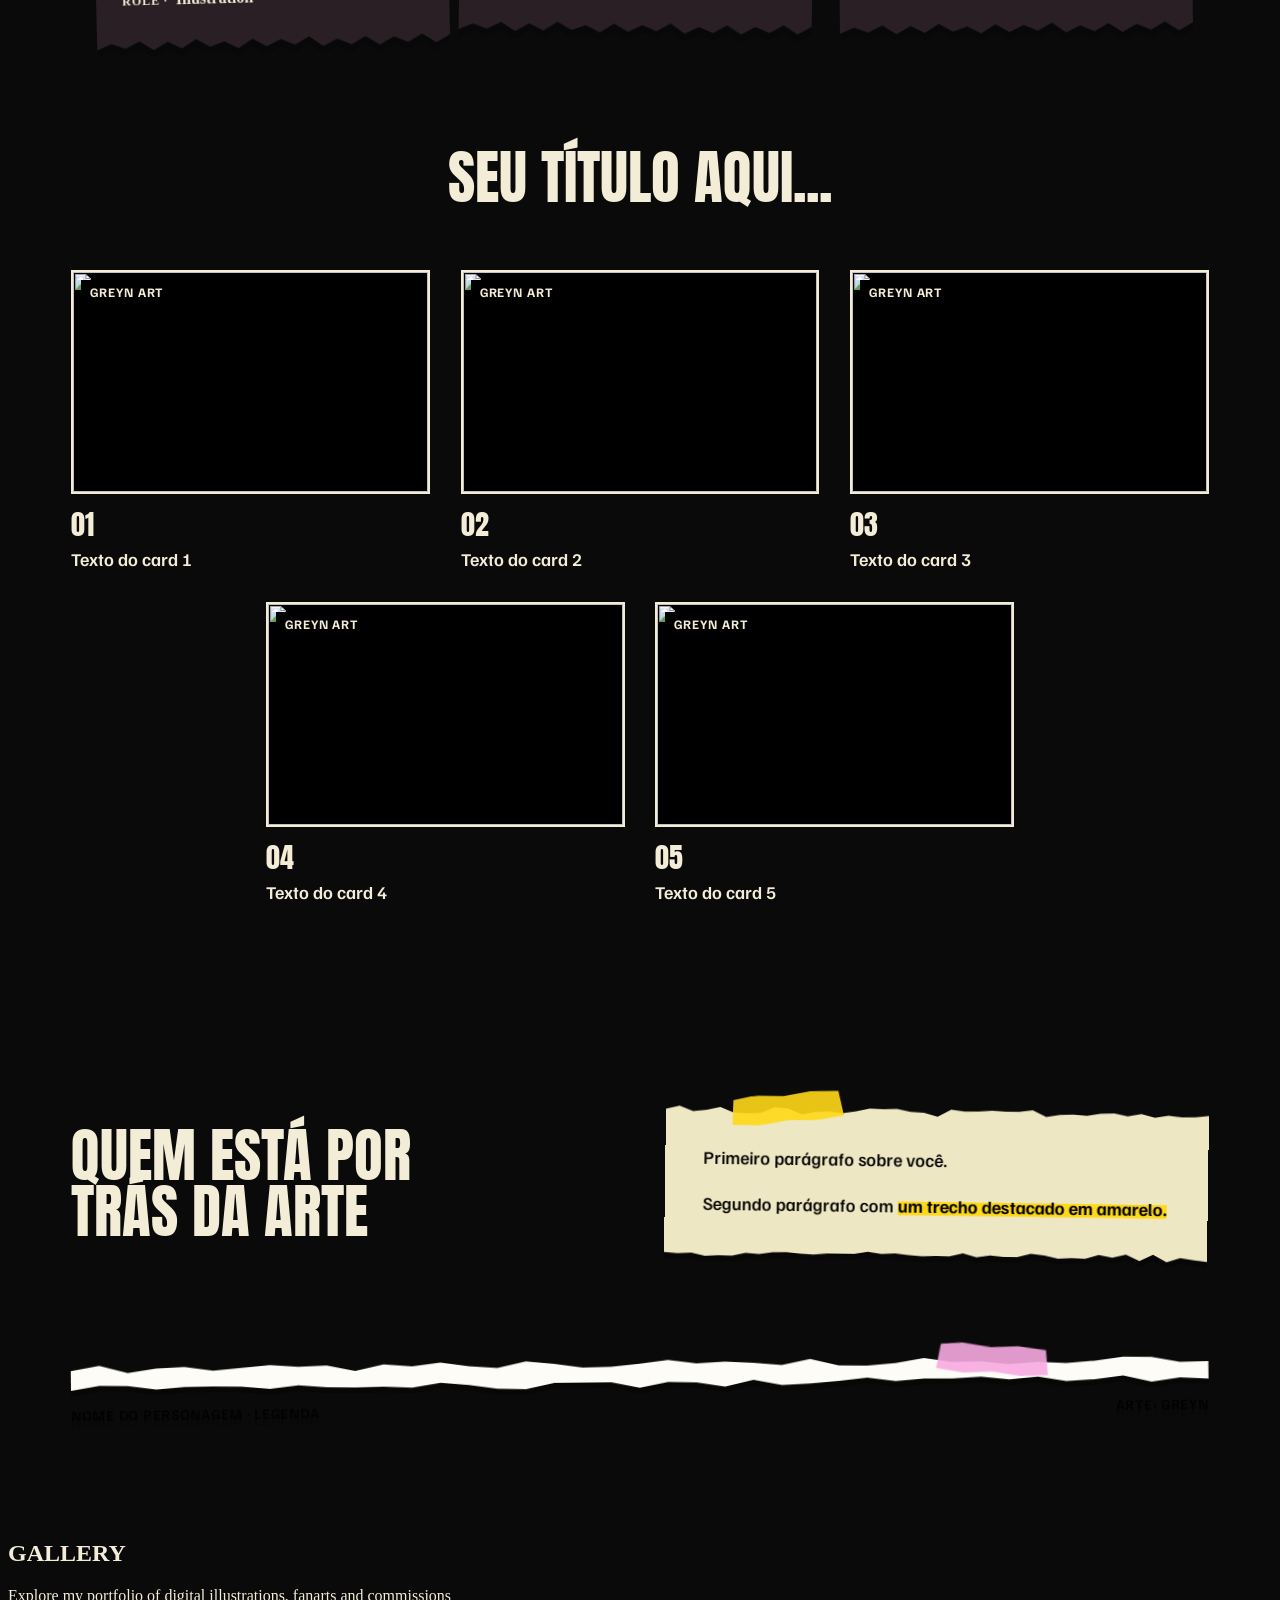
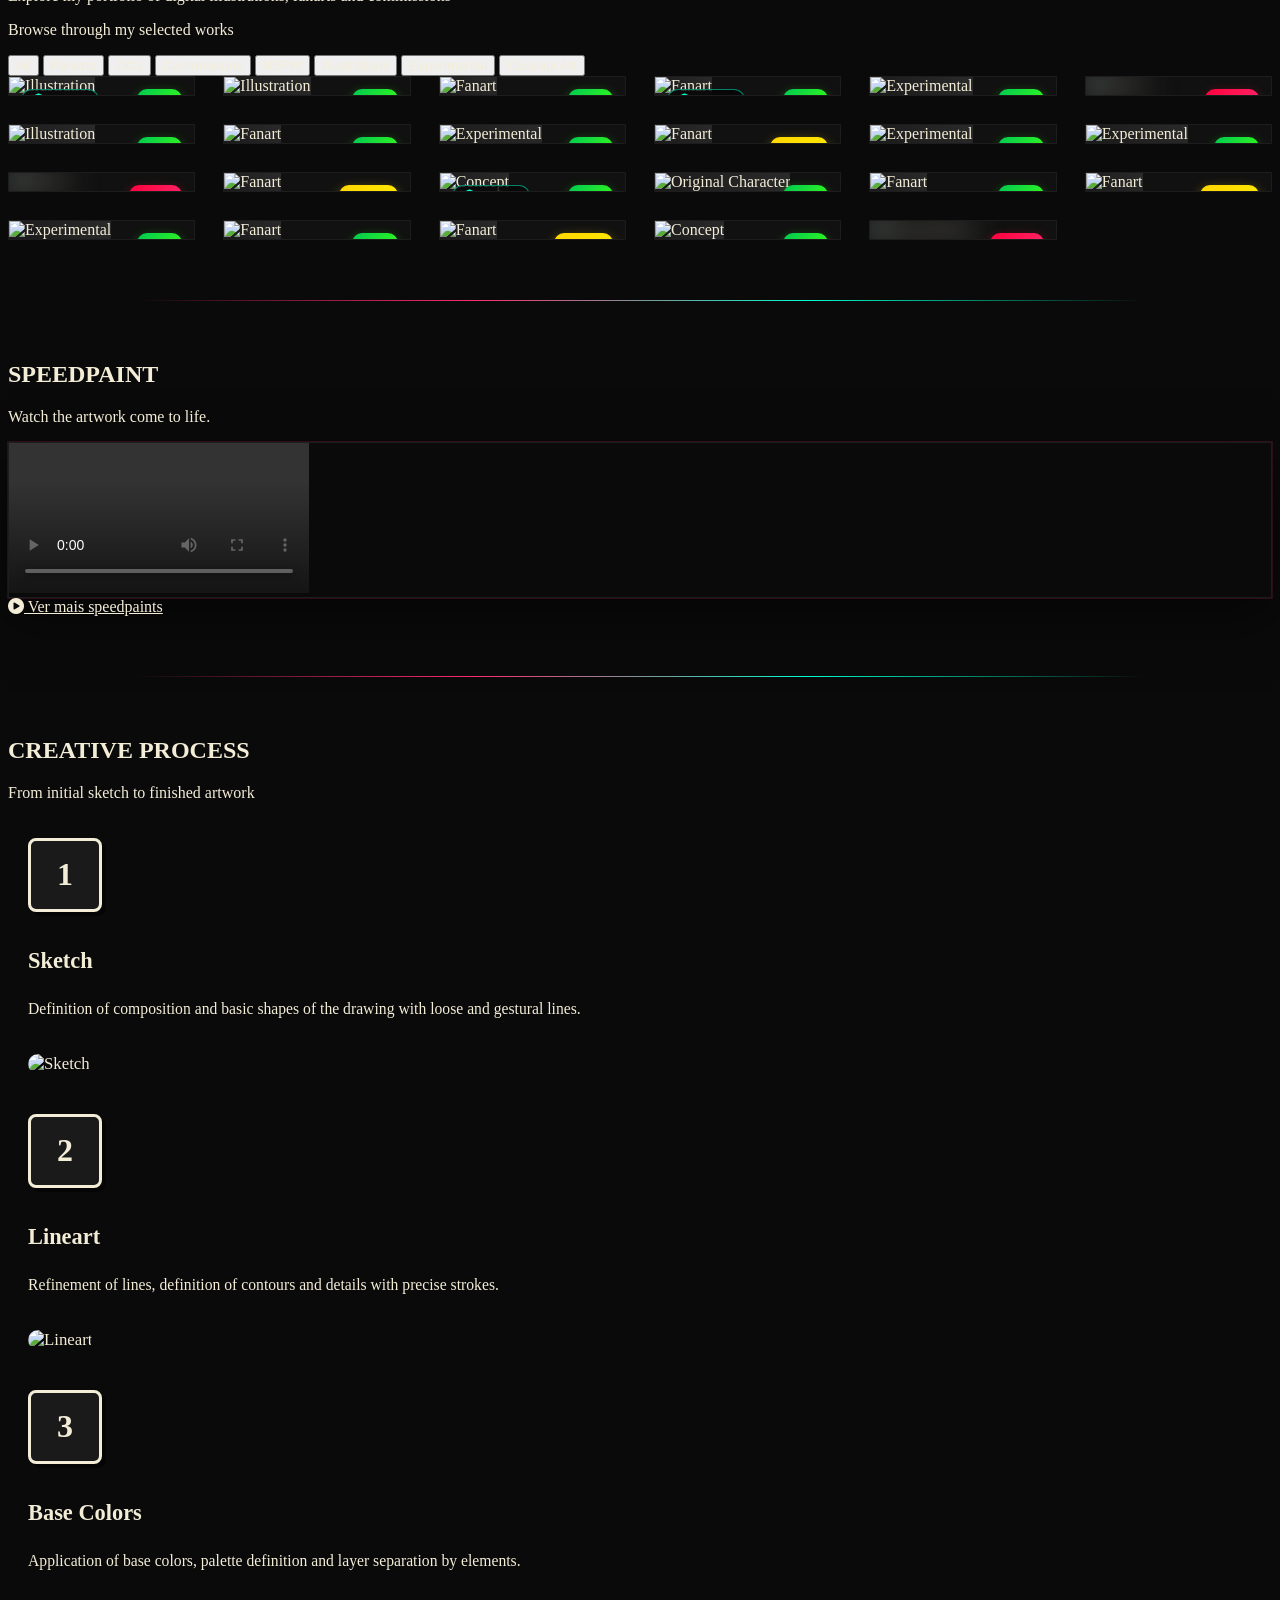
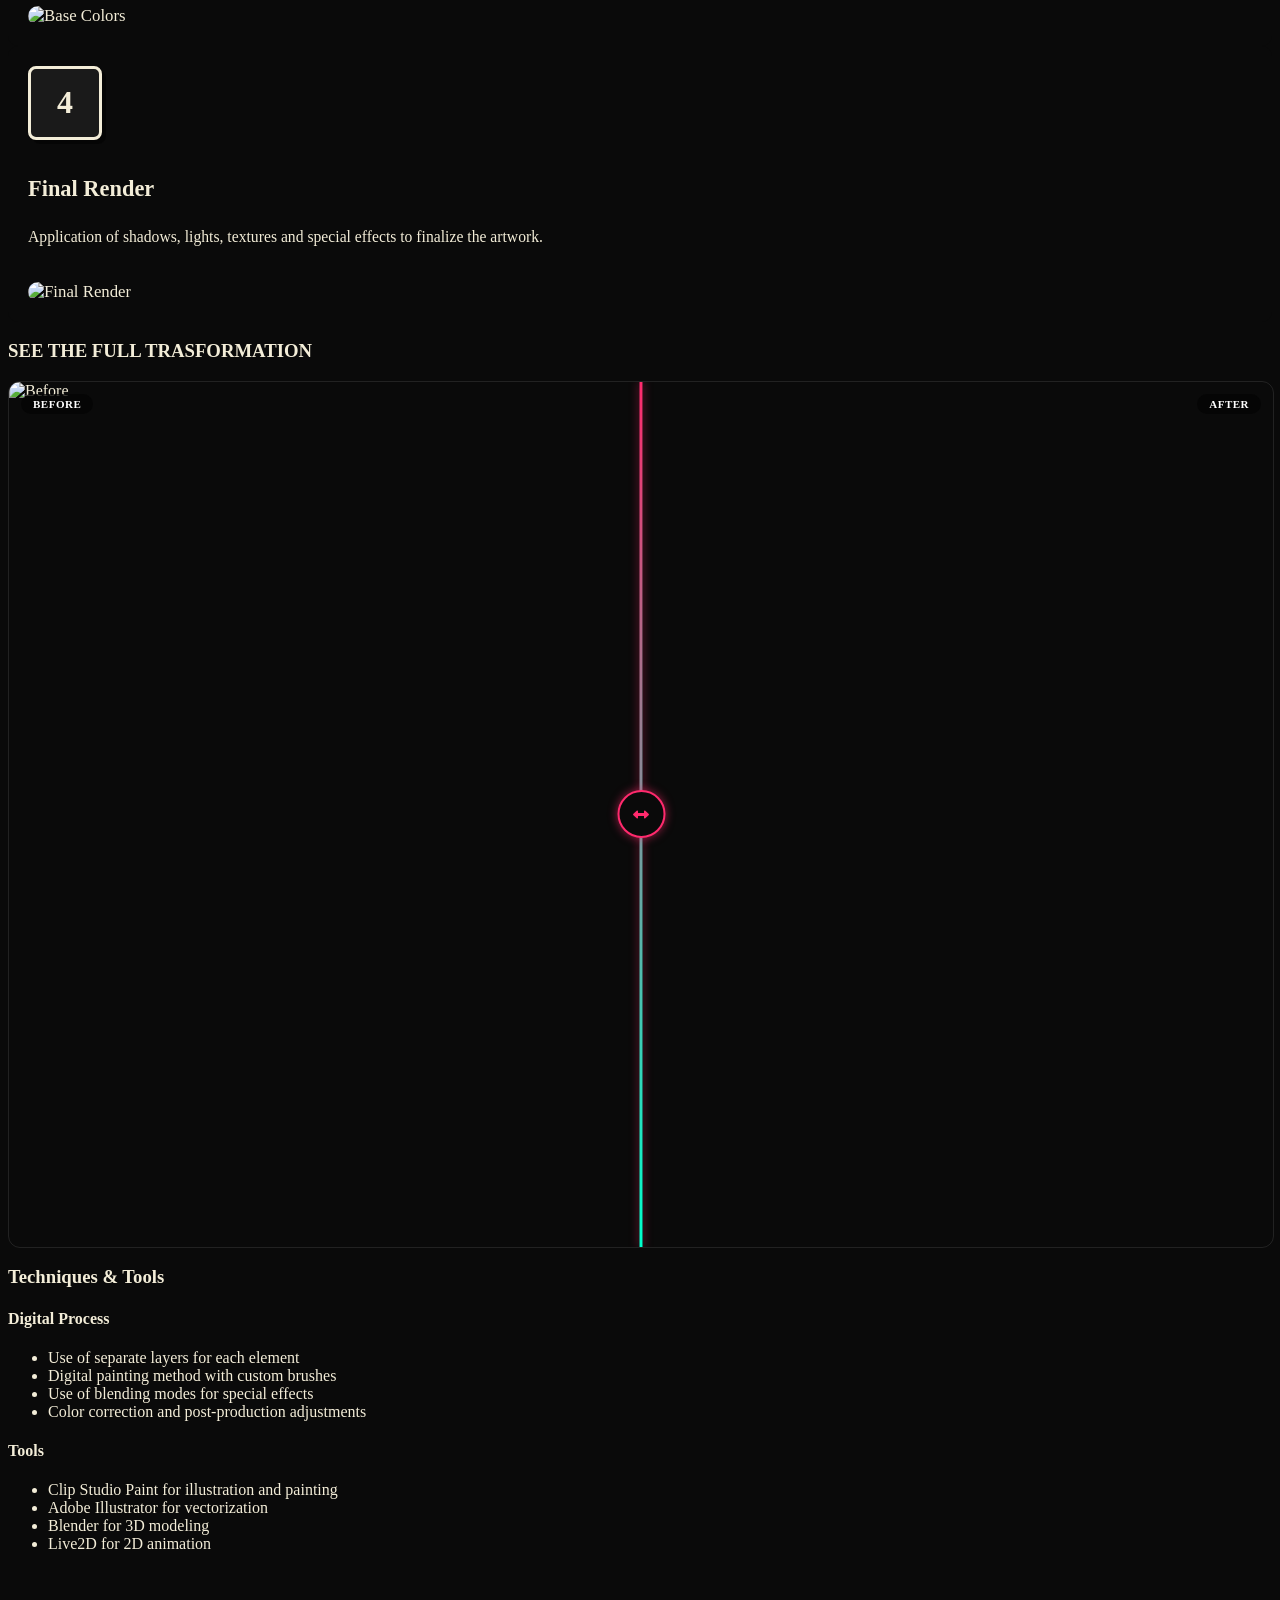
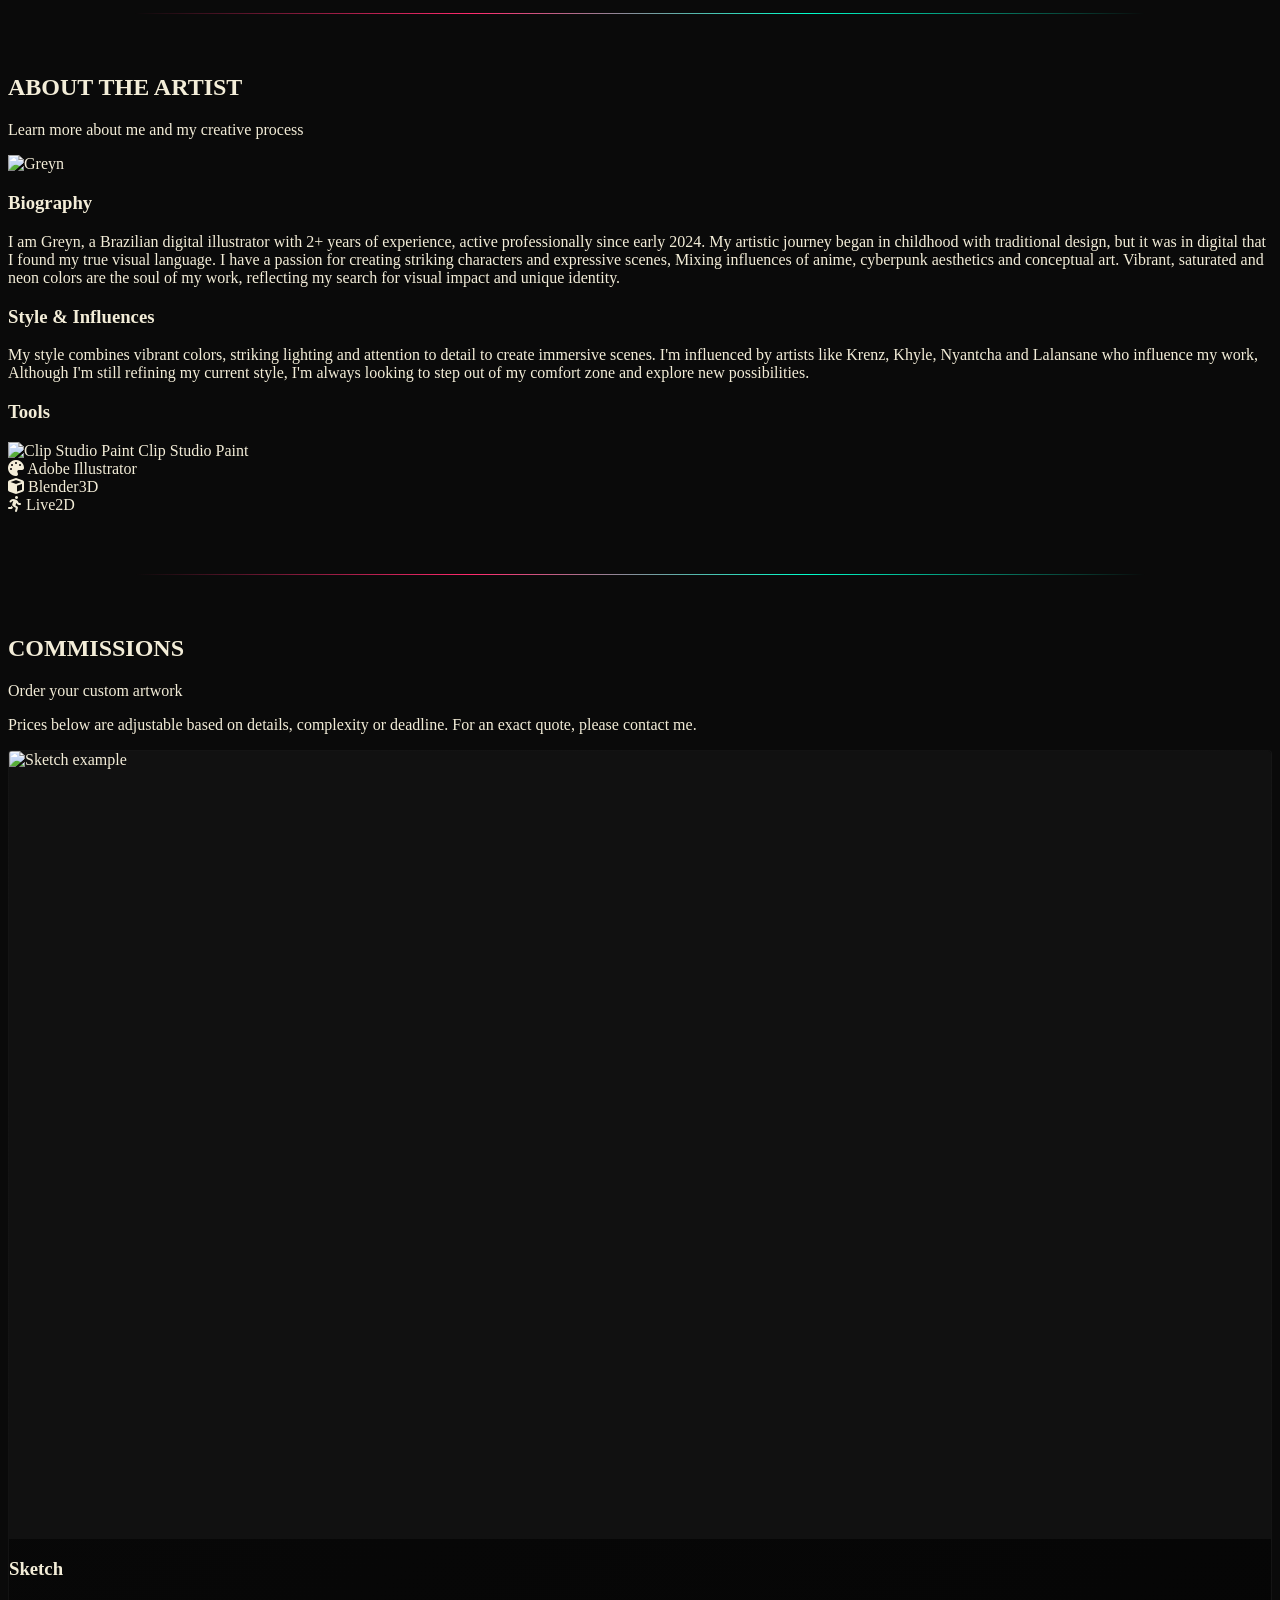
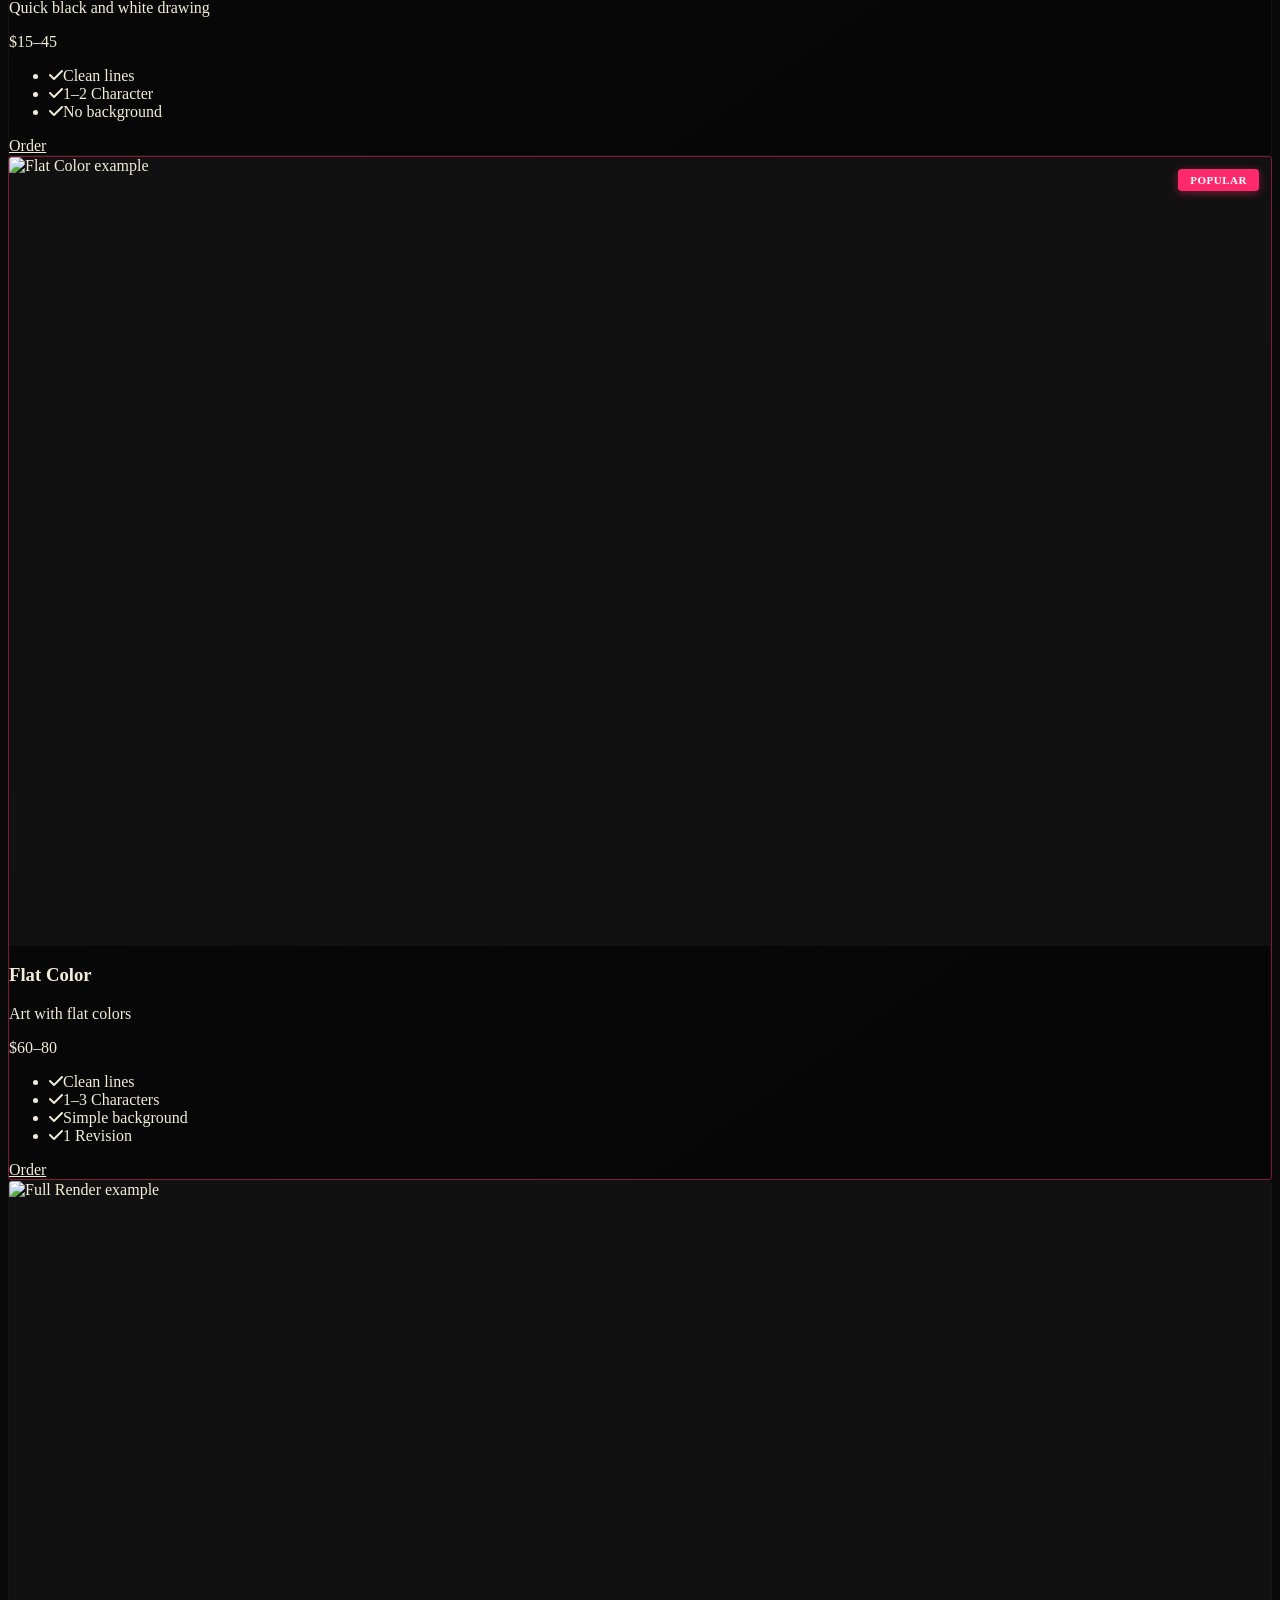
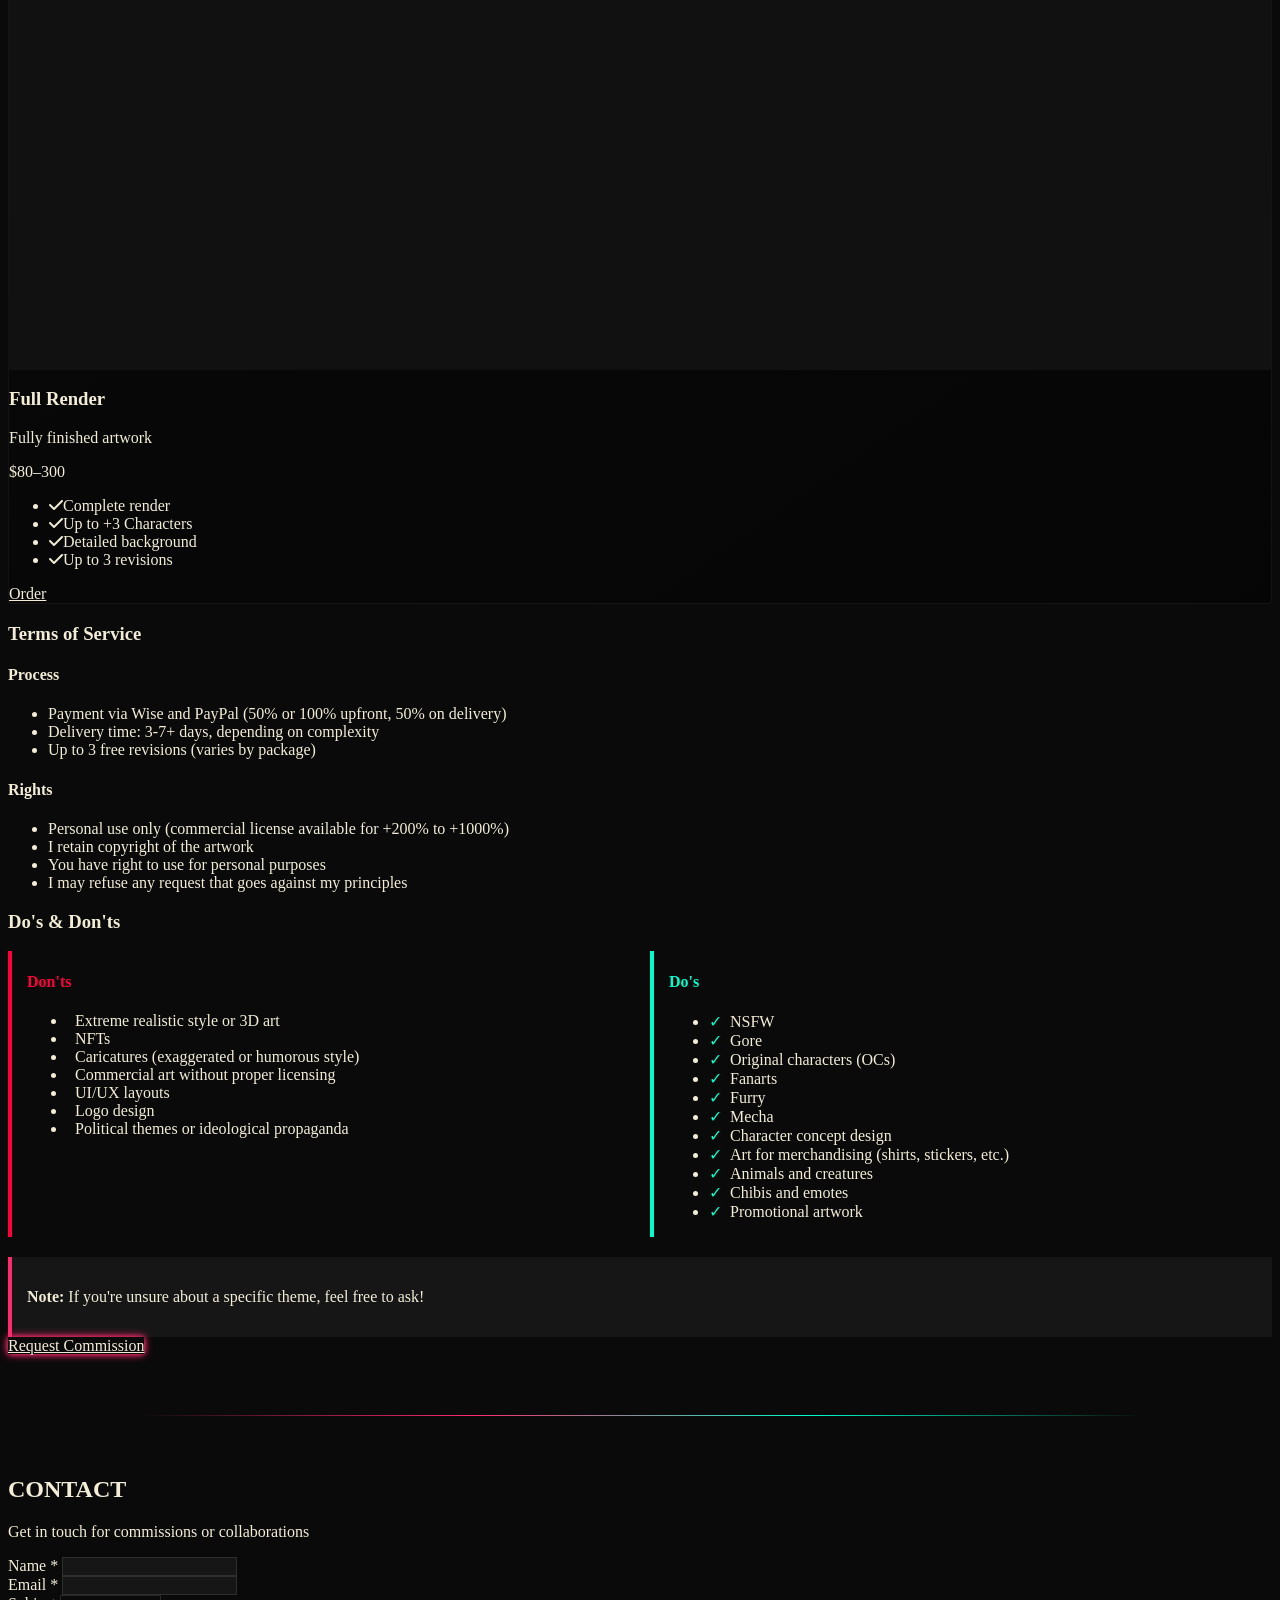
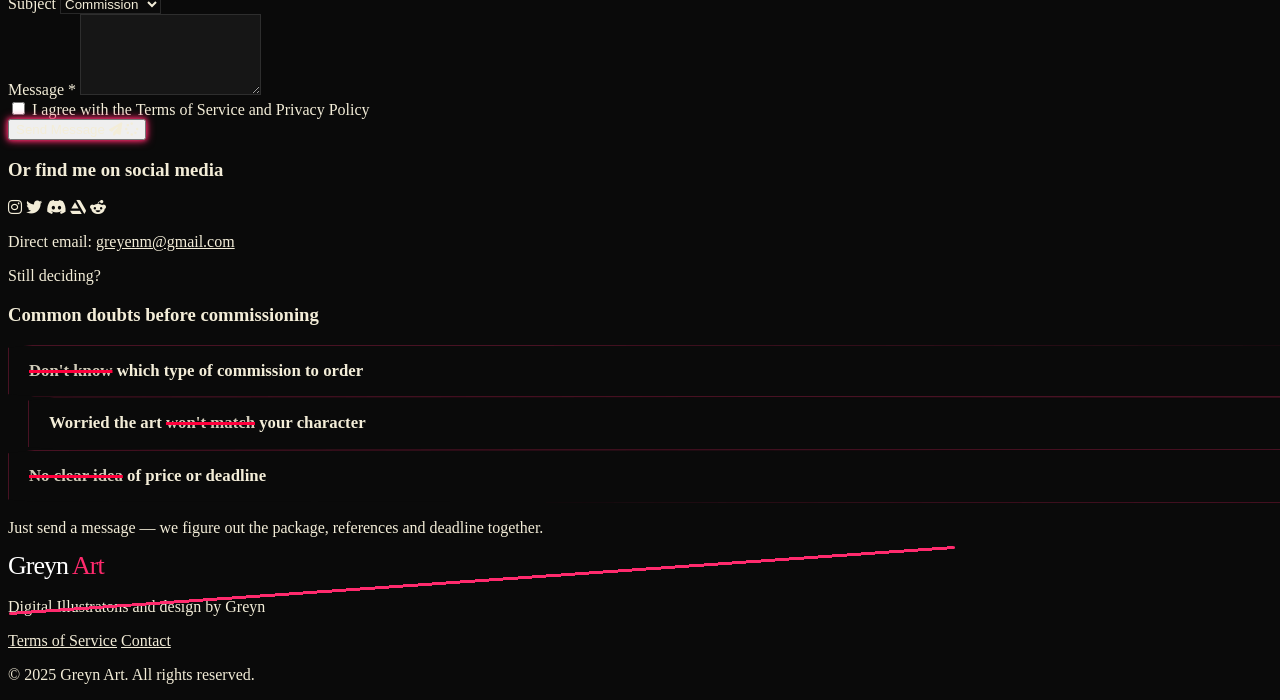
==== commit 2593aa7a: "Update index.html" ====
--- a/index.html
+++ b/index.html
@@ -2367,7 +2367,7 @@
     <i class="fab fa-reddit-alien"></i>
 </a></div>
 
-<hr class="section-divider"><hr class="section-divider">
+<hr class="section-divider"><hr
 
 <section id="projects" class="projects-section">
     <div class="container mx-auto px-4 mb-12 text-center">
@@ -3922,8 +3922,8 @@
   // >>> COLOQUE AQUI AS URLS DAS MÚSICAS <<<
   const playlist = [
     'https://raw.githubusercontent.com/GREYNPORTFOLIO/site/f7a7ff36cf8b774a87815695c99278aa3e5506be/Saga%20of%20Tanya%20the%20Evil%20Season%202%20-%20Ending%20FULL%20_Weiter_%20Weiter__%20by%20Aoi%20Yuuki%20(Lyrics)(MP3_160K).mp3',
-    // ' https://github.com/user-attachments/files/35295438/Ado.CAT_S.EYE.Official.Audio.MP3_160K.mp3 ',
-    // ' https://github.com/user-attachments/files/35295577/Babydoll.X.The.perfect.girl.full.version.MP3_320K.mp3 ',
+    'https://github.com/GREYNPORTFOLIO/site/blob/3bf20600cd3dc746219d7807cbb147d06f44714f/Babydoll%20X%20The%20perfect%20girl%20(%20full%20version)(MP3_320K).mp3',
+    'https://github.com/GREYNPORTFOLIO/site/blob/3bf20600cd3dc746219d7807cbb147d06f44714f/%E3%80%90Ado%E3%80%91CAT_S%20EYE%EF%BC%88Official%20Audio%EF%BC%89(MP3_160K).mp3',
   ];
 
   let queue = [];
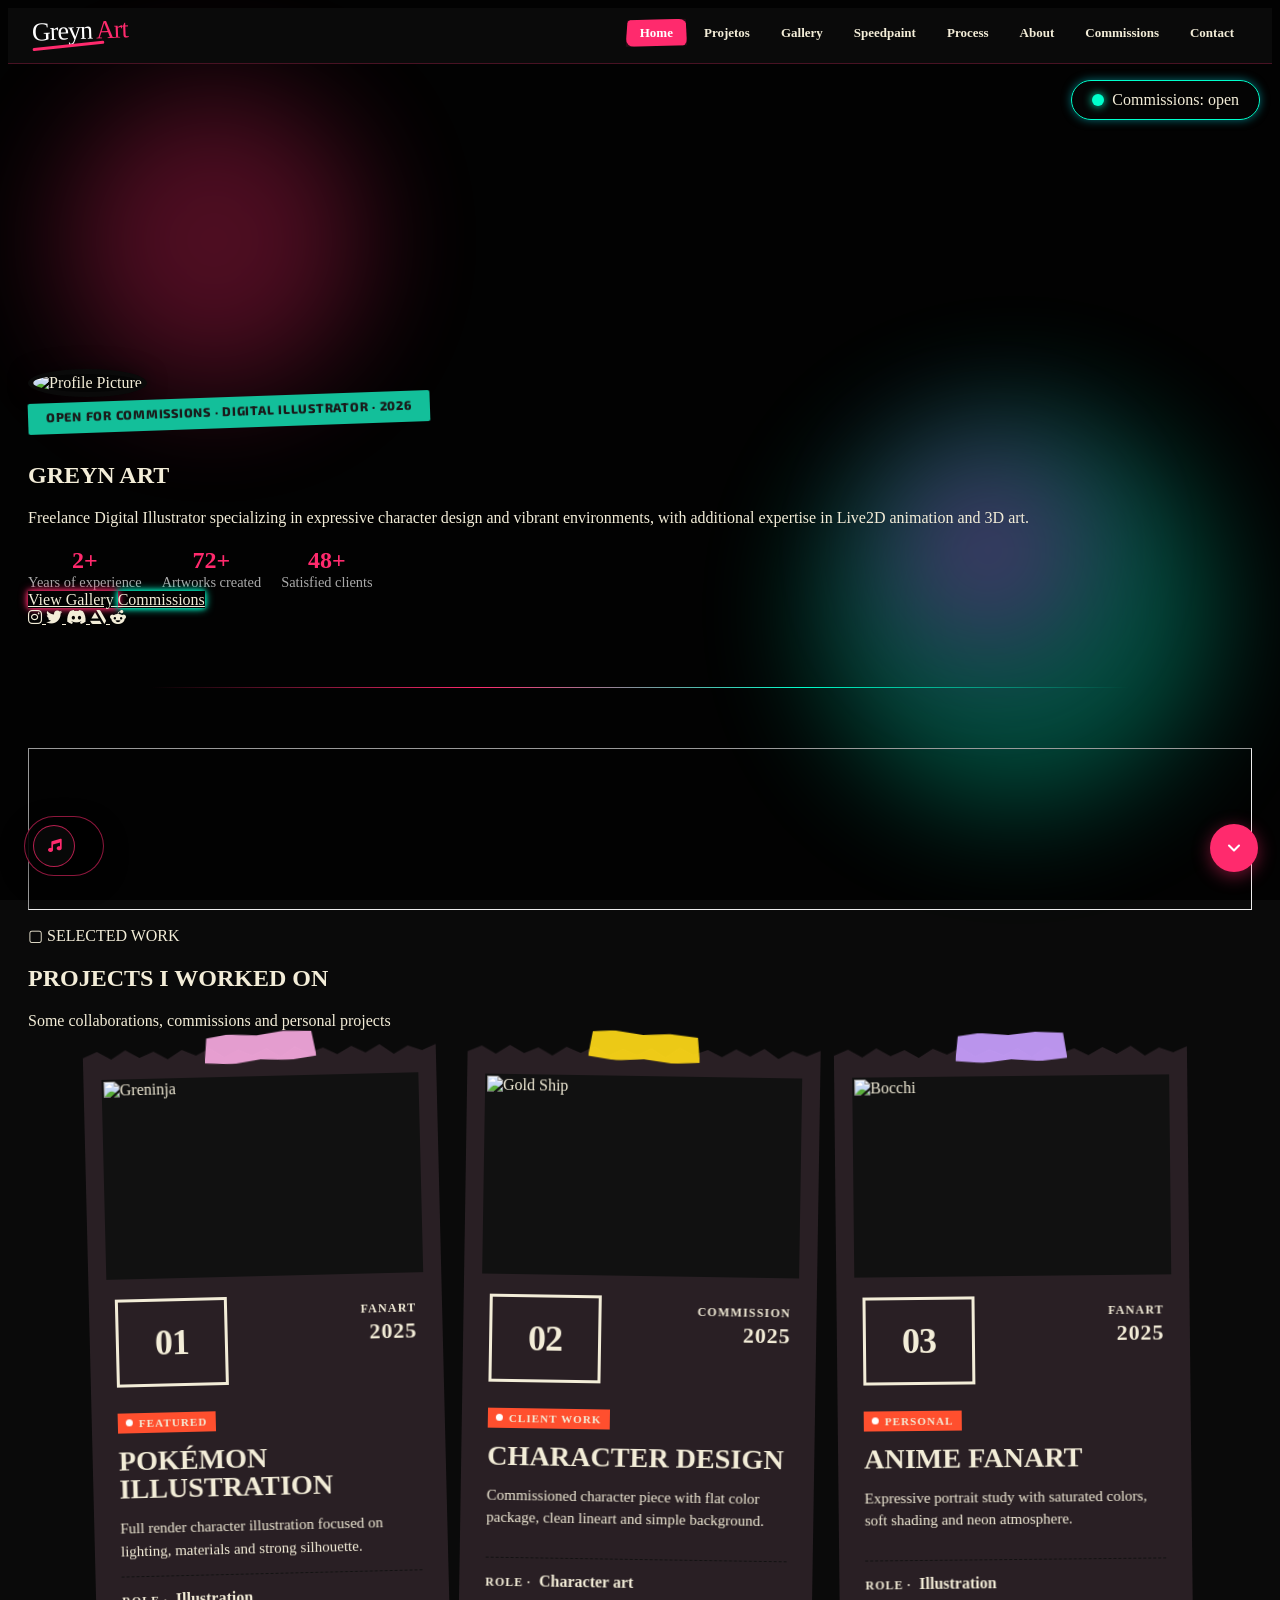
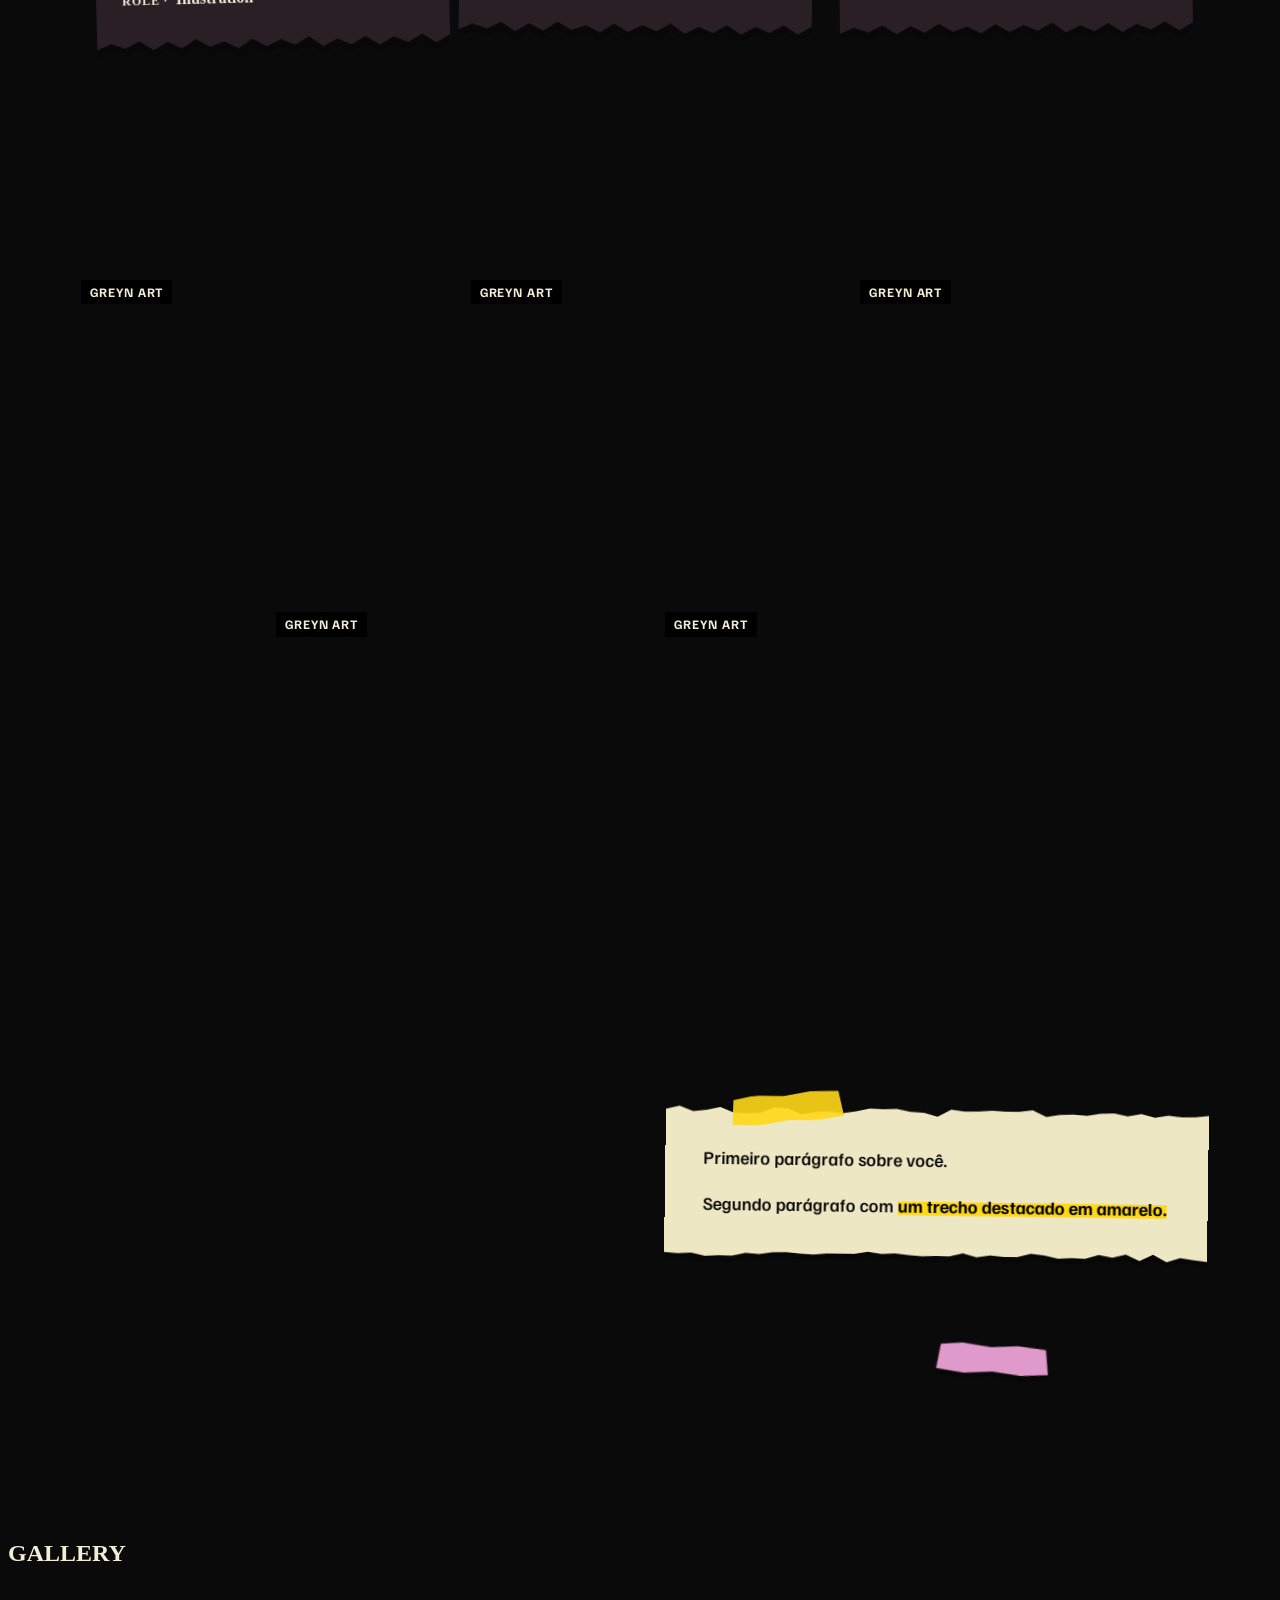
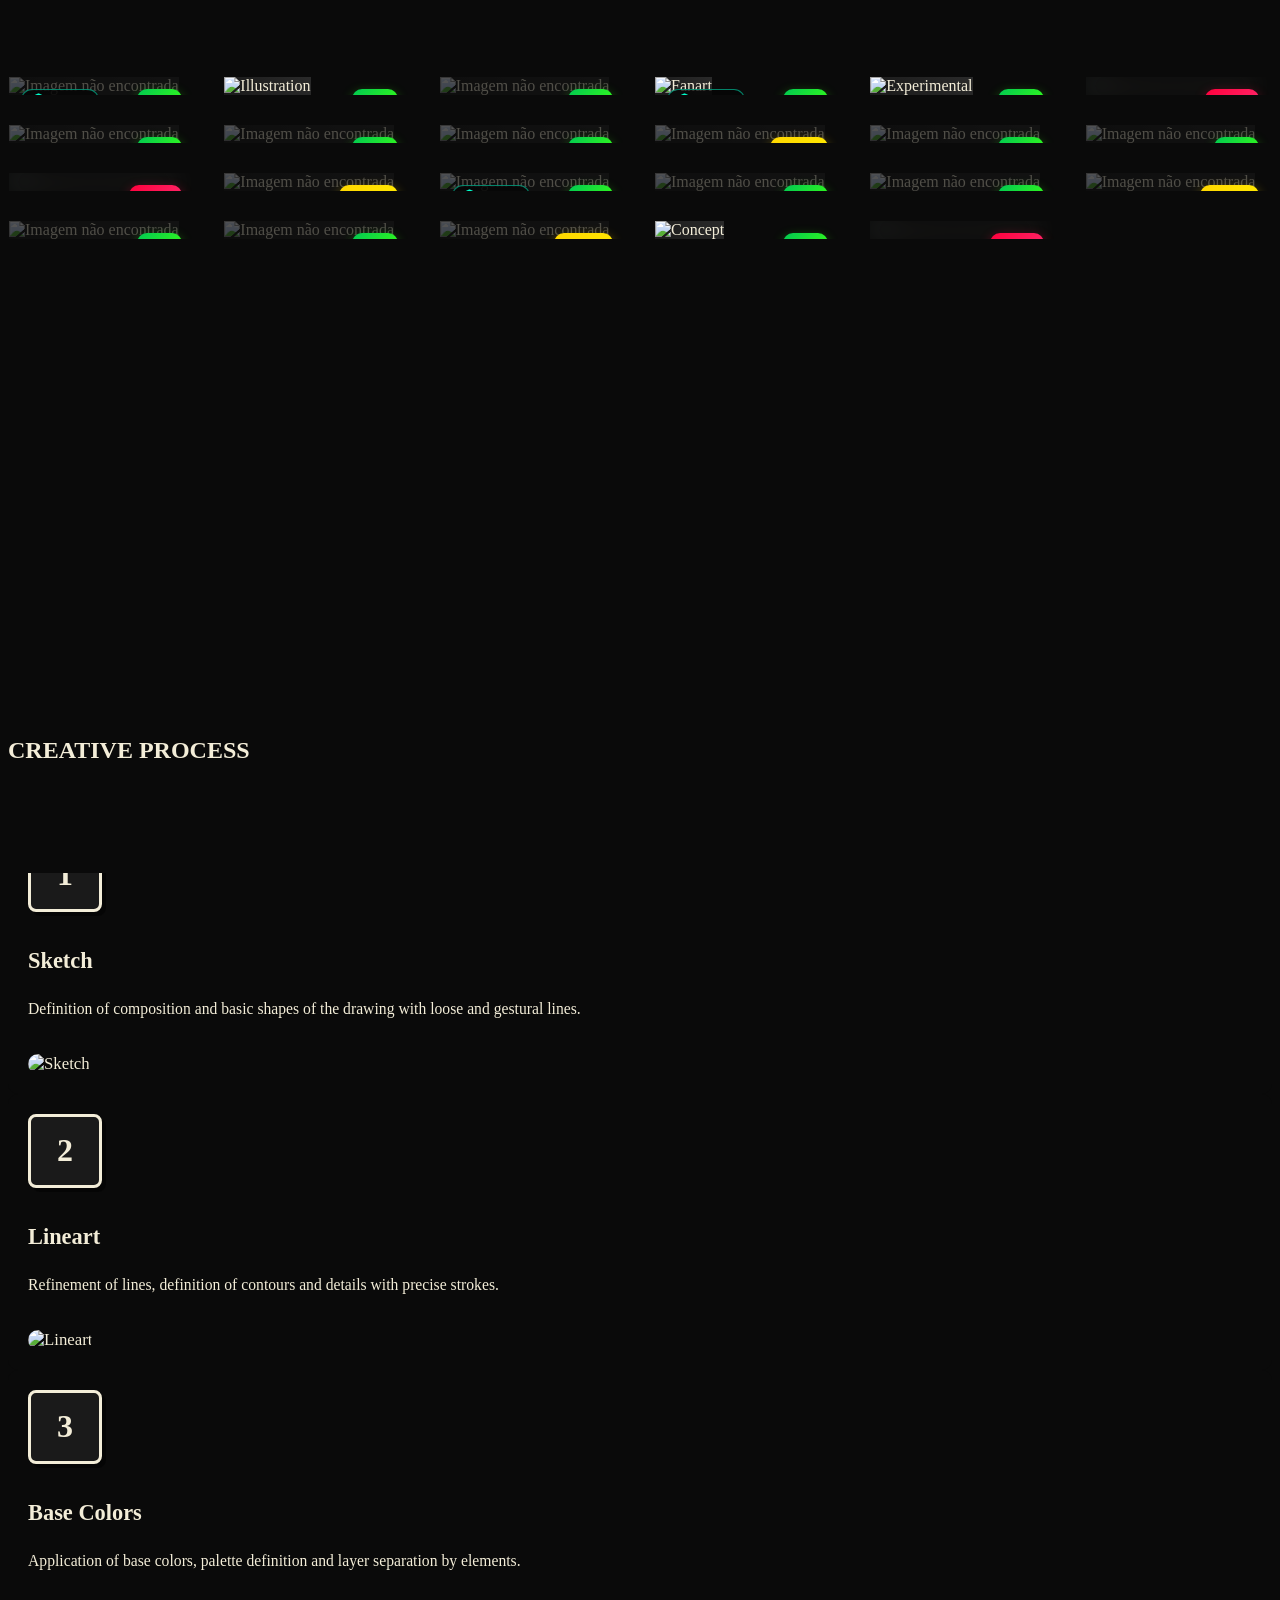
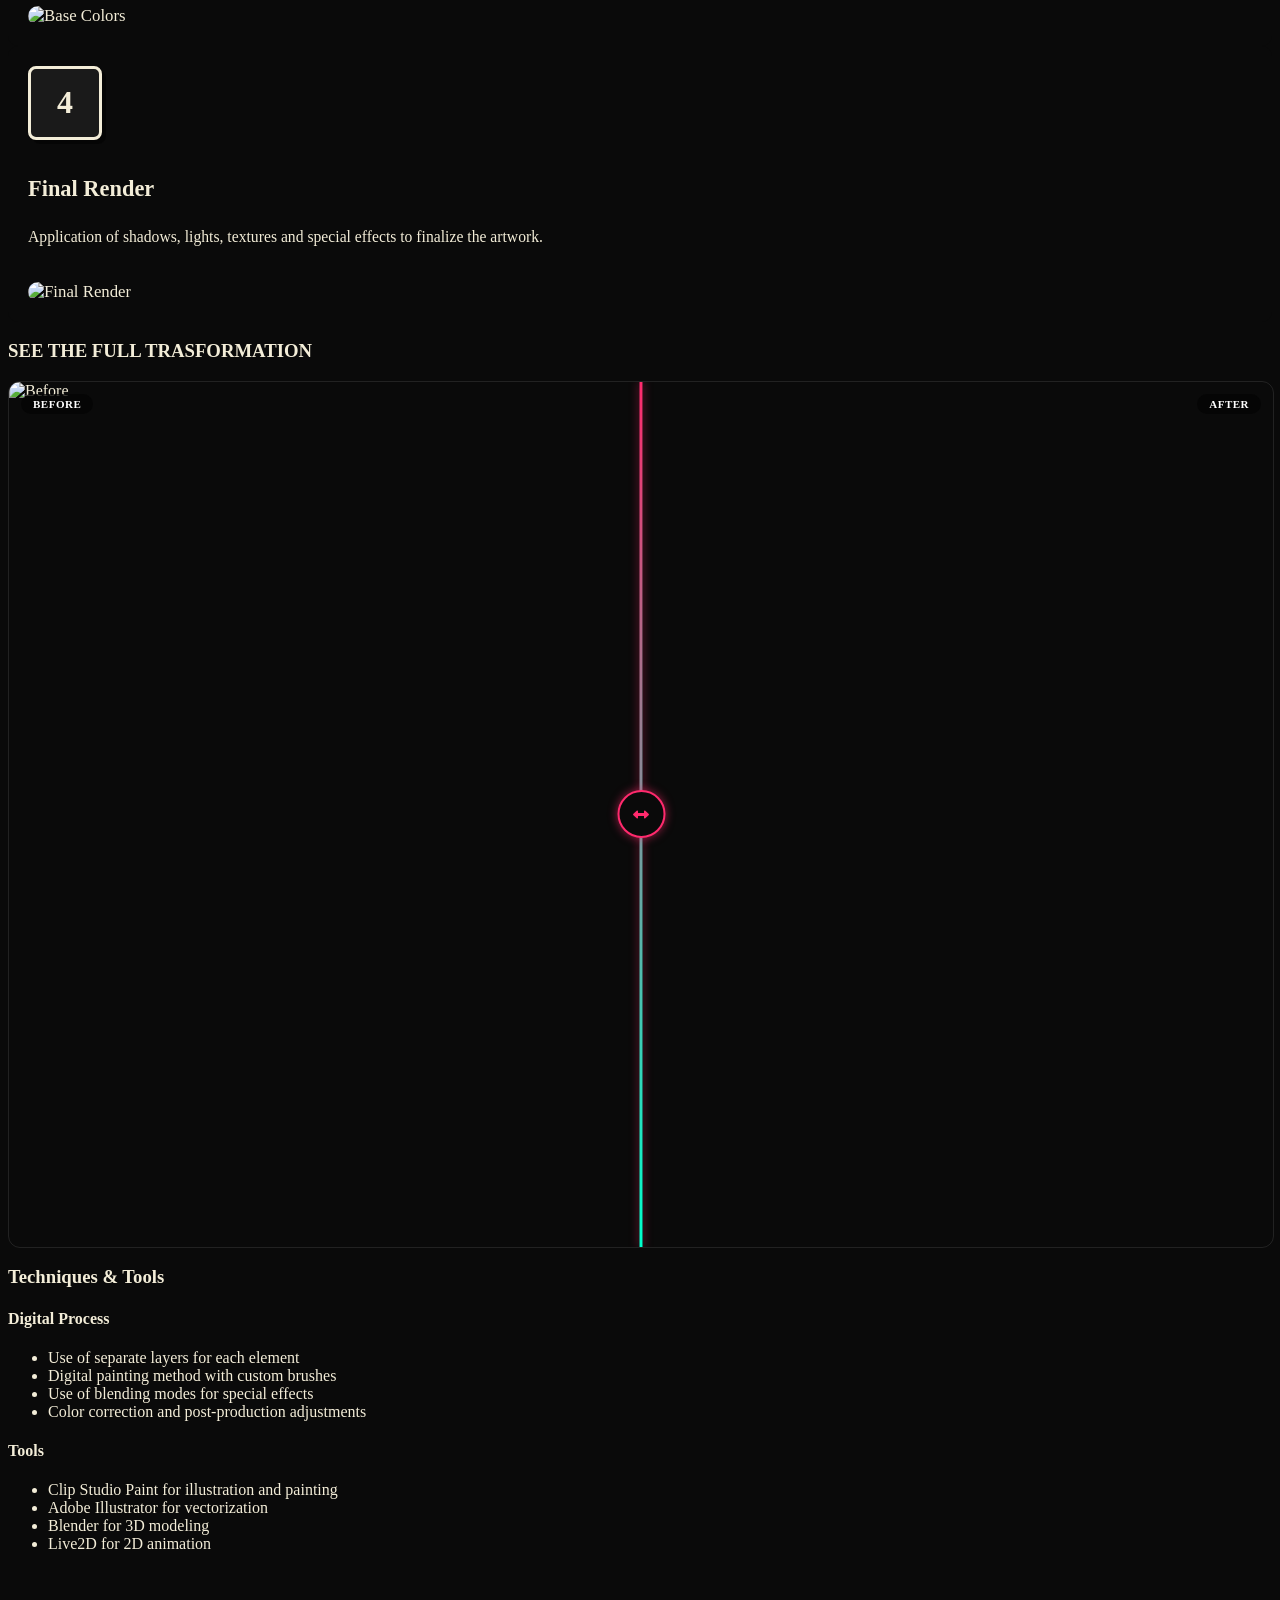
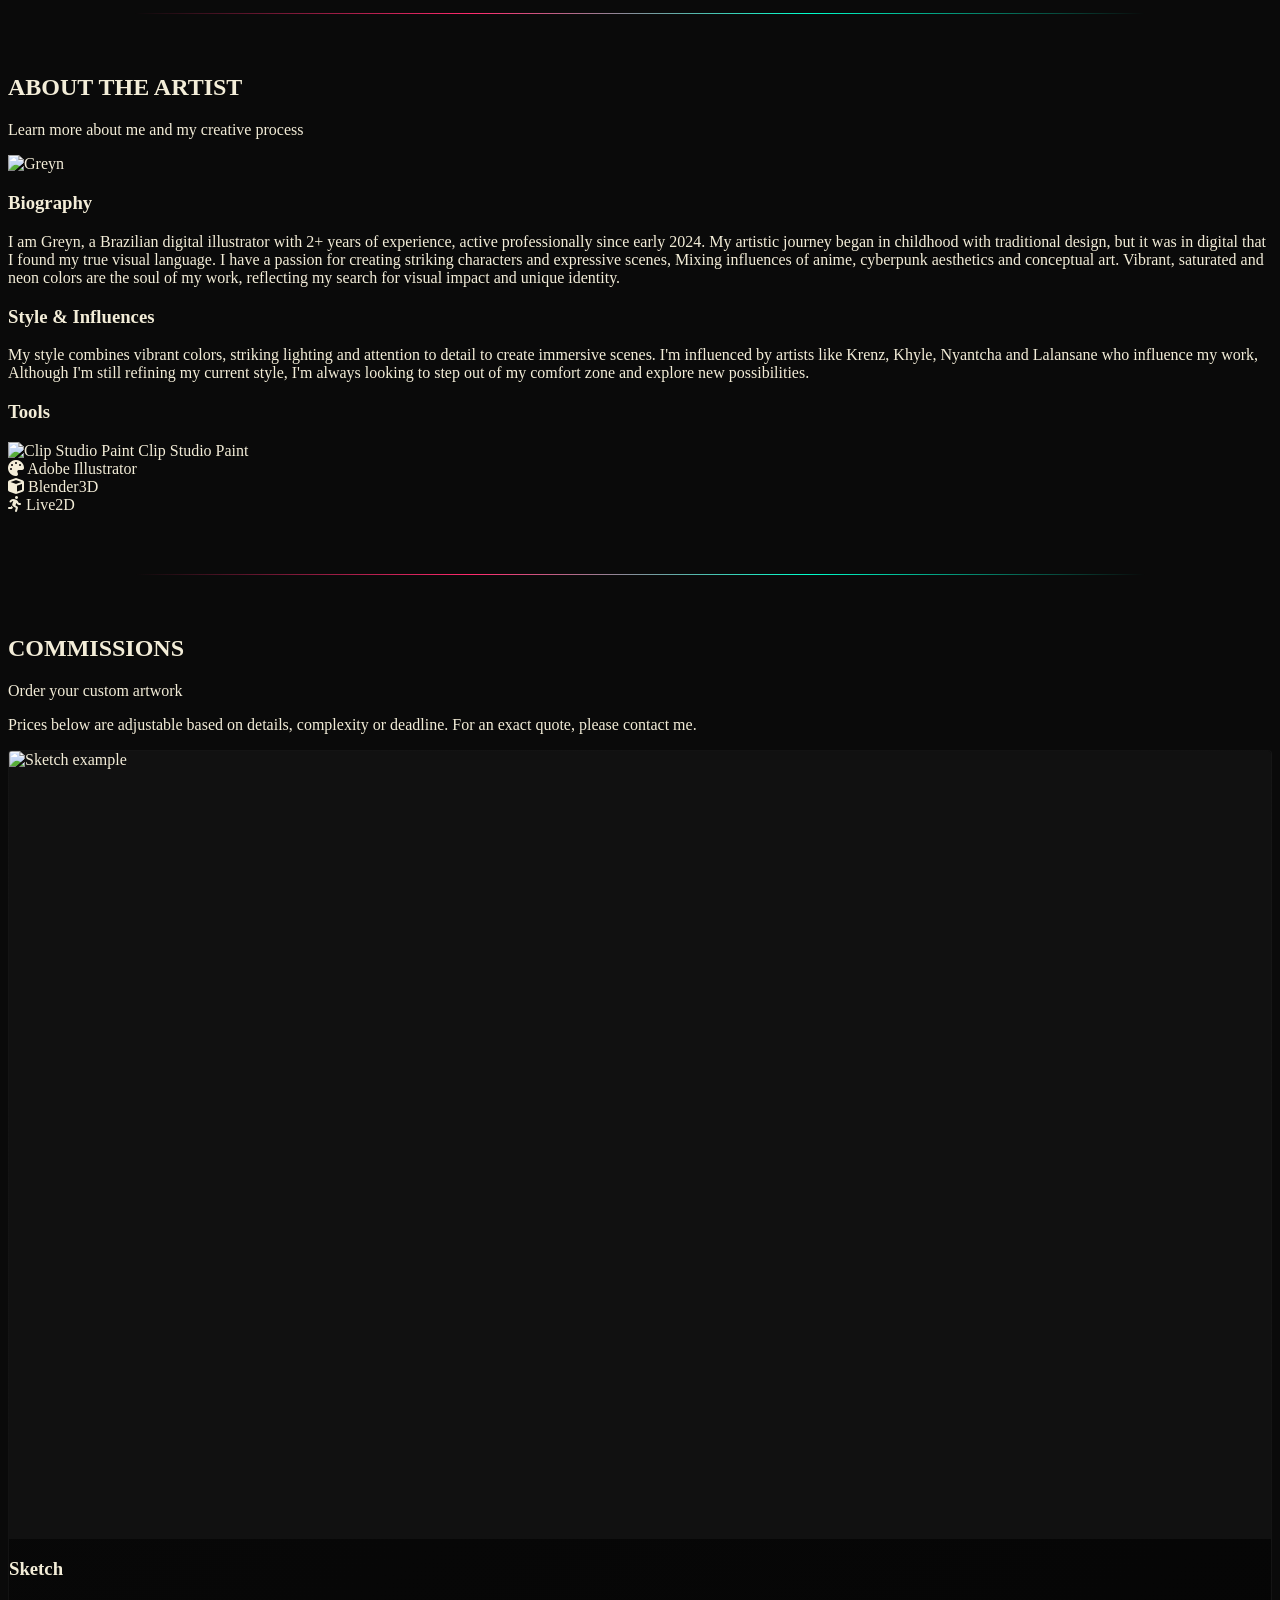
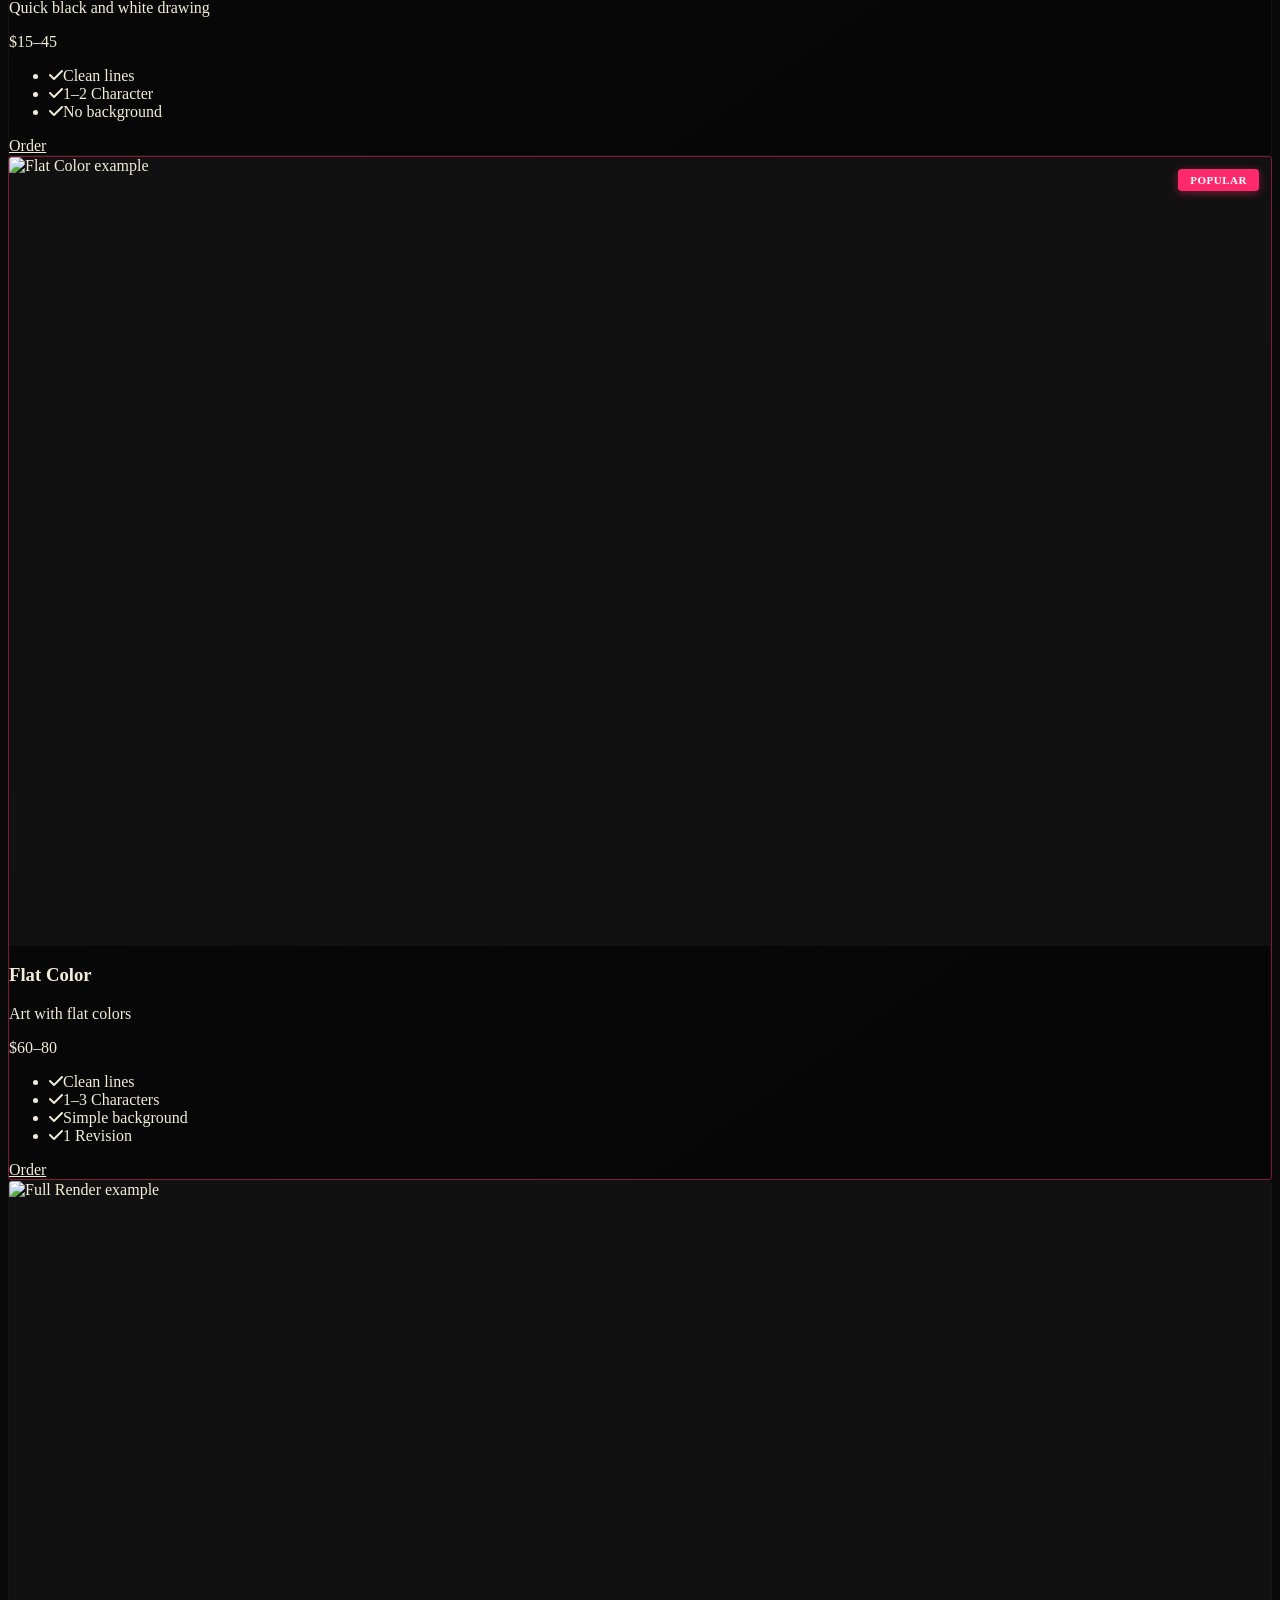
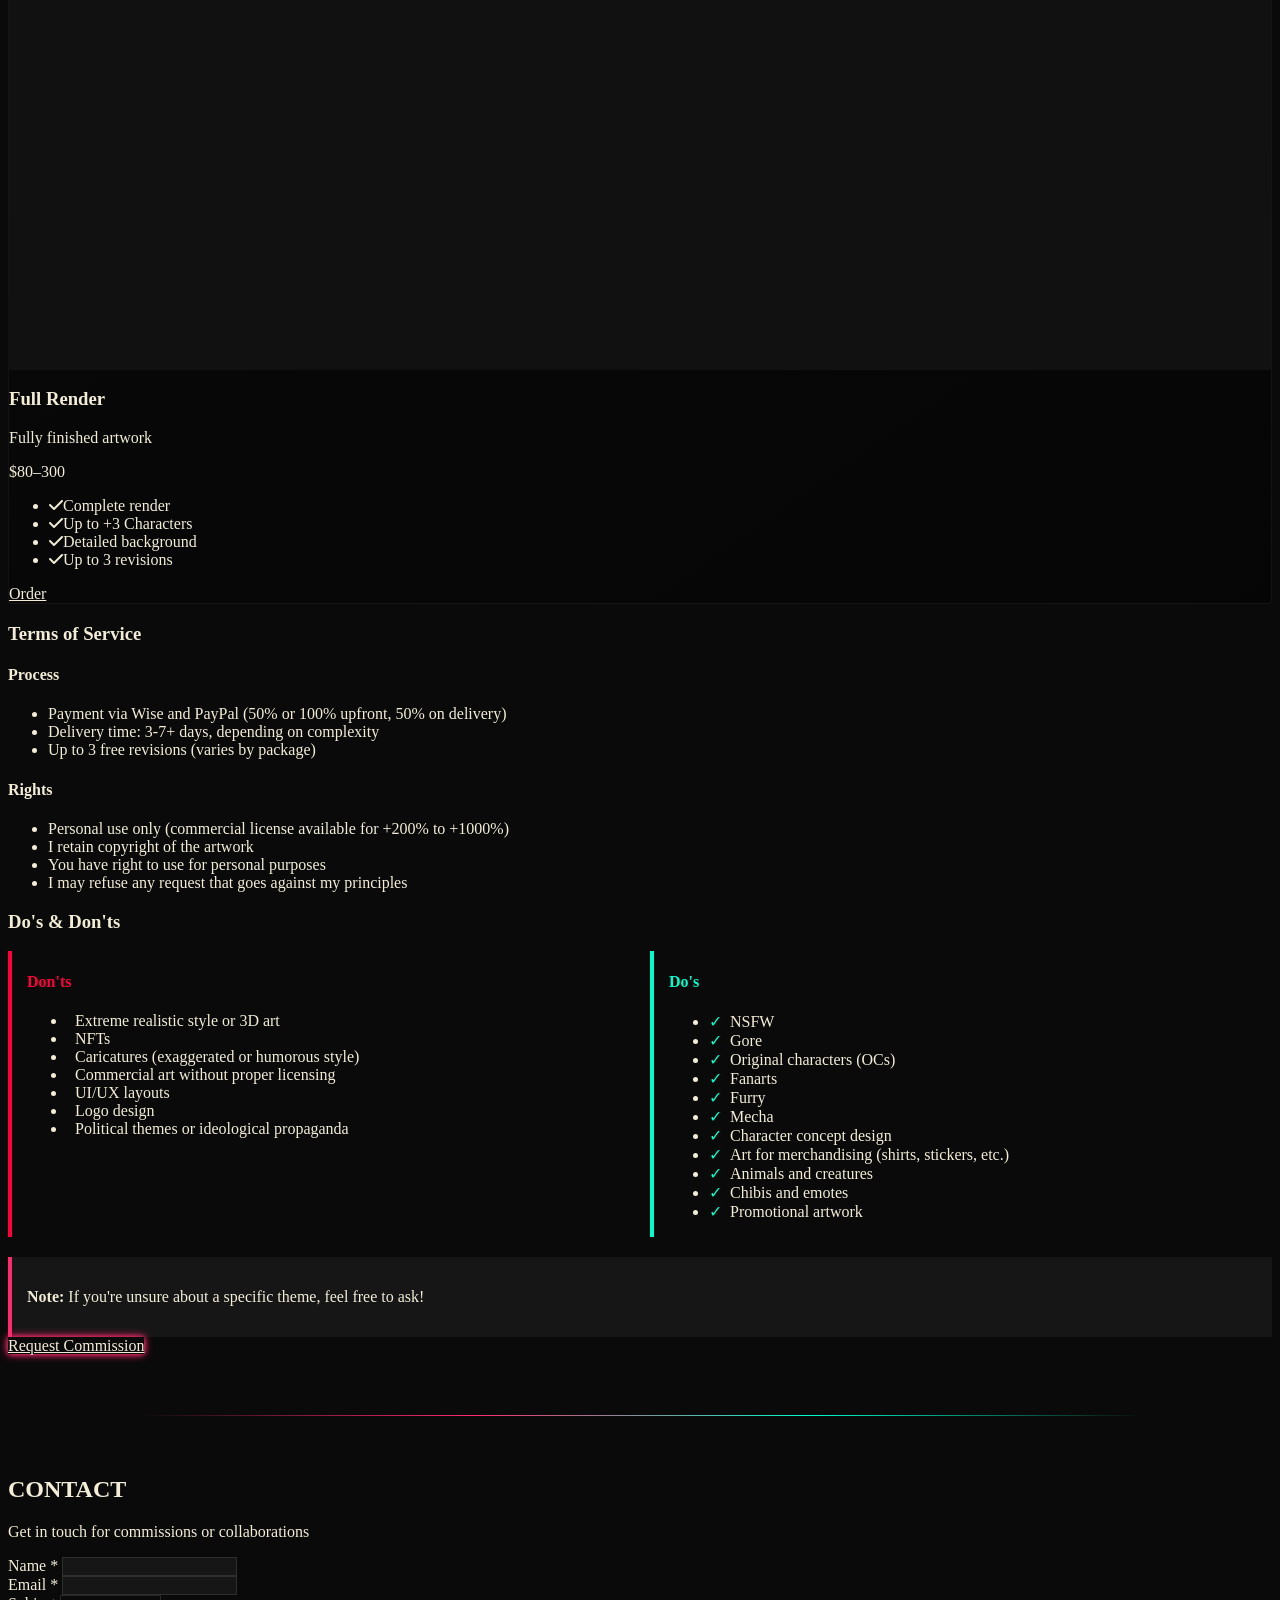
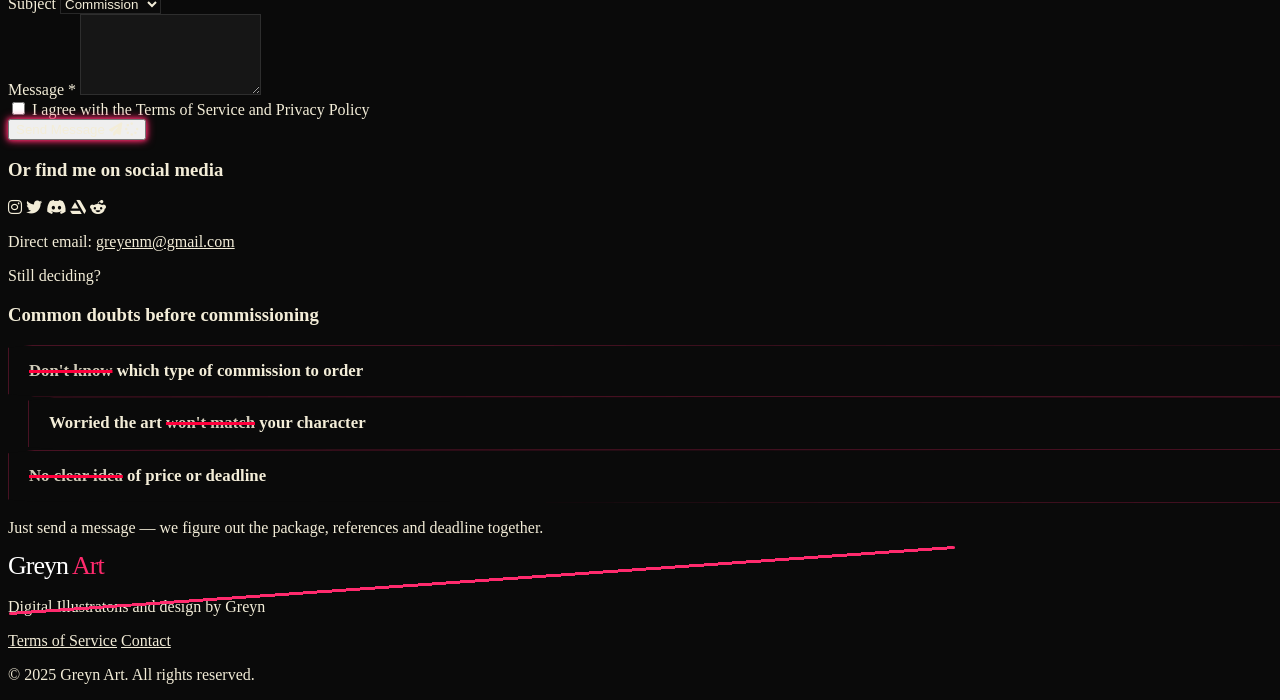
==== commit e2f3f1cf: "Update index.html" ====
--- a/index.html
+++ b/index.html
@@ -2239,8 +2239,6 @@
 <div class="site-bg-overlay"></div>
 
 <!-- Música de fundo --><audio id="bgMusic" preload="auto"></audio>
-    <source src="https://raw.githubusercontent.com/GREYNPORTFOLIO/site/f7a7ff36cf8b774a87815695c99278aa3e5506be/Saga%20of%20Tanya%20the%20Evil%20Season%202%20-%20Ending%20FULL%20_Weiter_%20Weiter__%20by%20Aoi%20Yuuki%20(Lyrics)(MP3_160K).mp3" type="audio/mpeg" > 
-</audio>
 
 <!-- Botão de controle da música -->
 <div id="musicControls" class="music-controls">
@@ -3921,10 +3919,12 @@
 
   // >>> COLOQUE AQUI AS URLS DAS MÚSICAS <<<
   const playlist = [
-    'https://raw.githubusercontent.com/GREYNPORTFOLIO/site/f7a7ff36cf8b774a87815695c99278aa3e5506be/Saga%20of%20Tanya%20the%20Evil%20Season%202%20-%20Ending%20FULL%20_Weiter_%20Weiter__%20by%20Aoi%20Yuuki%20(Lyrics)(MP3_160K).mp3',
-    'https://github.com/GREYNPORTFOLIO/site/blob/3bf20600cd3dc746219d7807cbb147d06f44714f/Babydoll%20X%20The%20perfect%20girl%20(%20full%20version)(MP3_320K).mp3',
-    'https://github.com/GREYNPORTFOLIO/site/blob/3bf20600cd3dc746219d7807cbb147d06f44714f/%E3%80%90Ado%E3%80%91CAT_S%20EYE%EF%BC%88Official%20Audio%EF%BC%89(MP3_160K).mp3',
-  ];
+  'https://raw.githubusercontent.com/GREYNPORTFOLIO/site/f7a7ff36cf8b774a87815695c99278aa3e5506be/Saga%20of%20Tanya%20the%20Evil%20Season%202%20-%20Ending%20FULL%20_Weiter_%20Weiter__%20by%20Aoi%20Yuuki%20(Lyrics)(MP3_160K).mp3',
+
+  'https://raw.githubusercontent.com/GREYNPORTFOLIO/site/3bf20600cd3dc746219d7807cbb147d06f44714f/Babydoll%20X%20The%20perfect%20girl%20(%20full%20version)(MP3_320K).mp3',
+
+  'https://raw.githubusercontent.com/GREYNPORTFOLIO/site/3bf20600cd3dc746219d7807cbb147d06f44714f/%E3%80%90Ado%E3%80%91CAT_S%20EYE%EF%BC%88Official%20Audio%EF%BC%89(MP3_160K).mp3',
+];
 
   let queue = [];
   let currentIndex = 0;
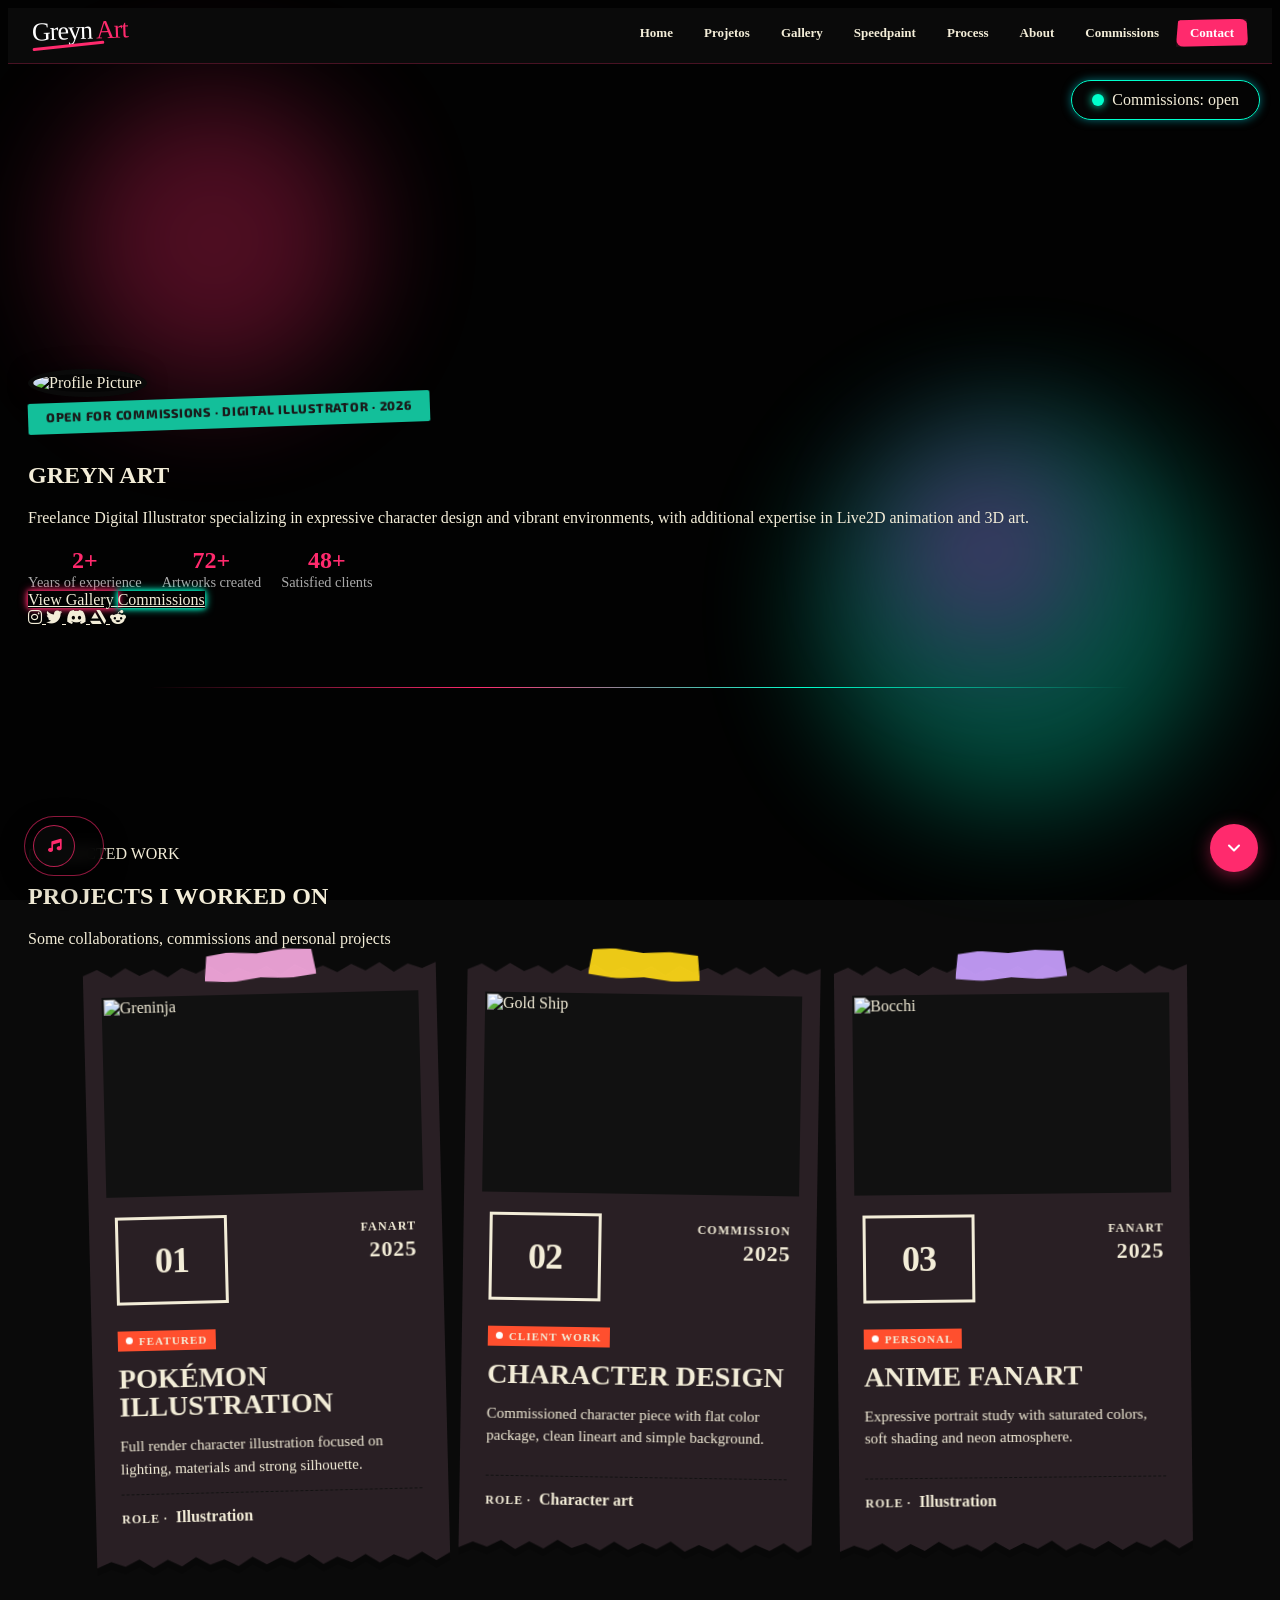
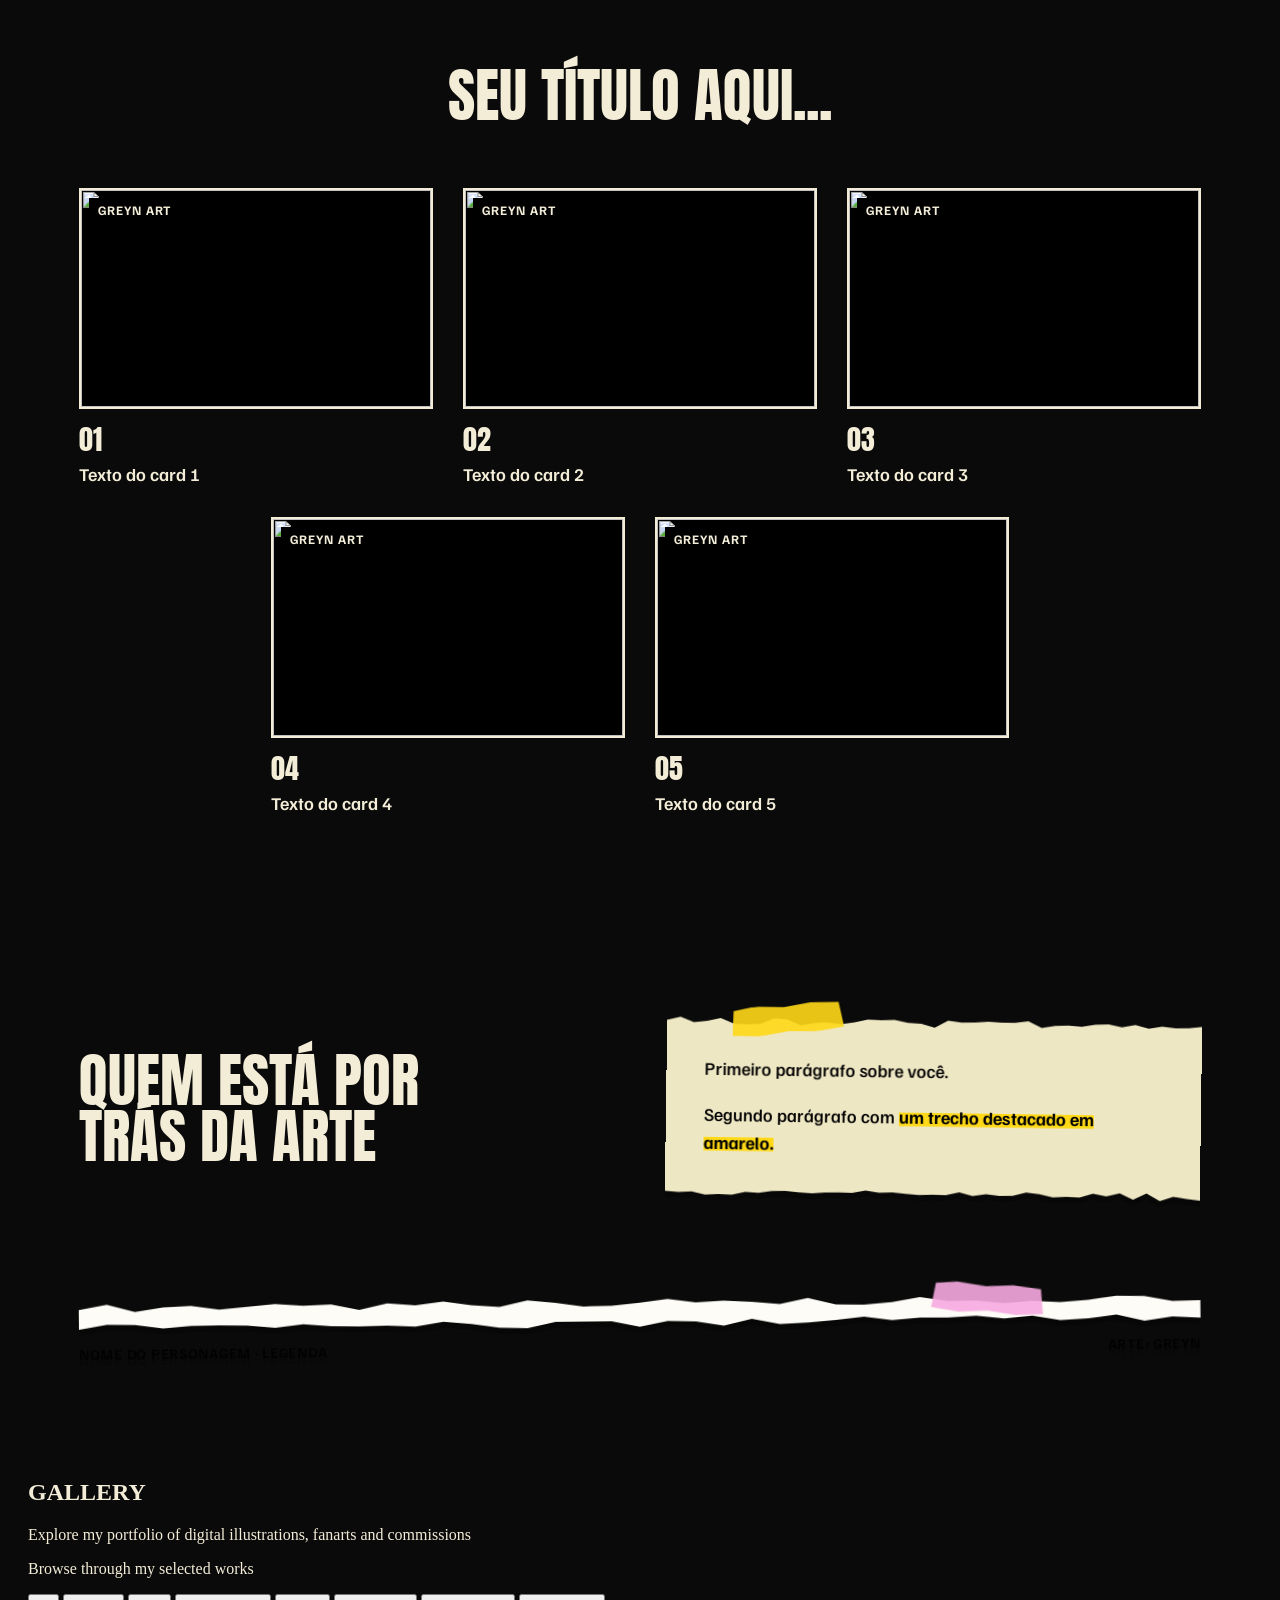
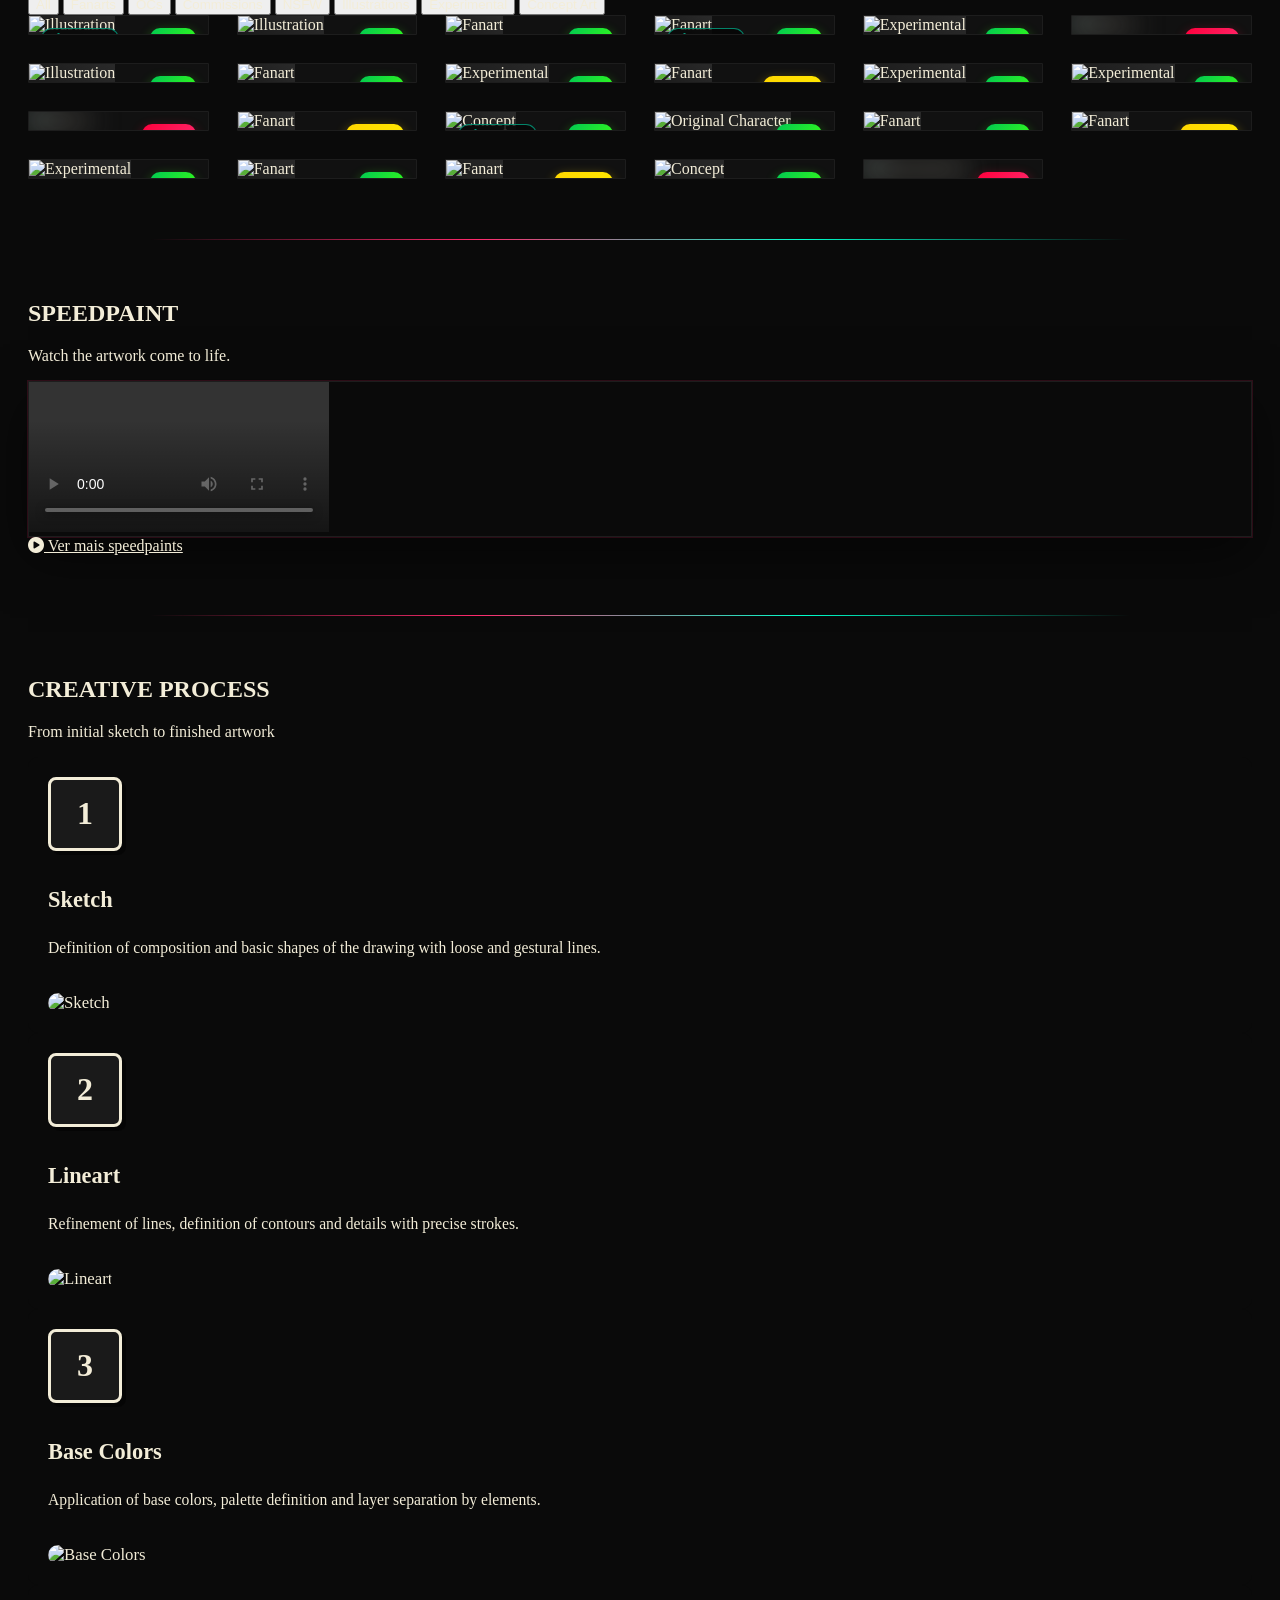
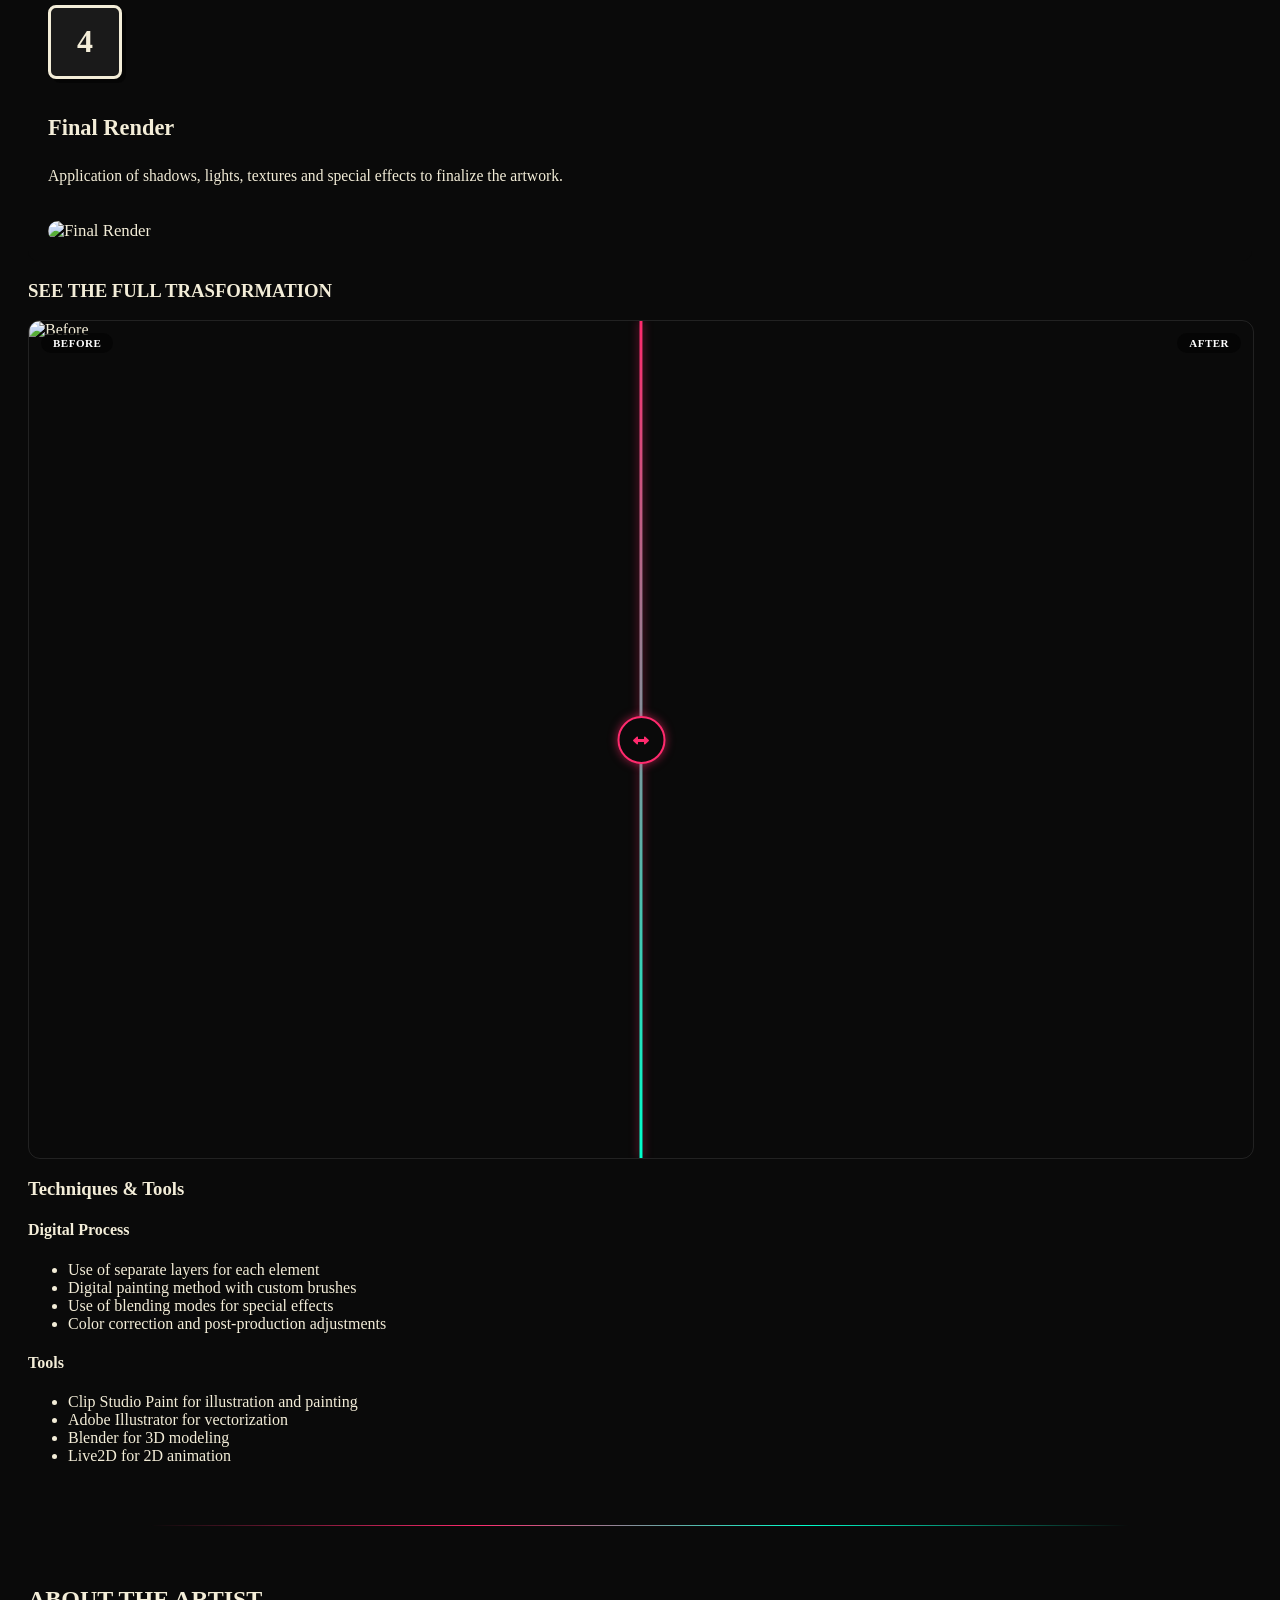
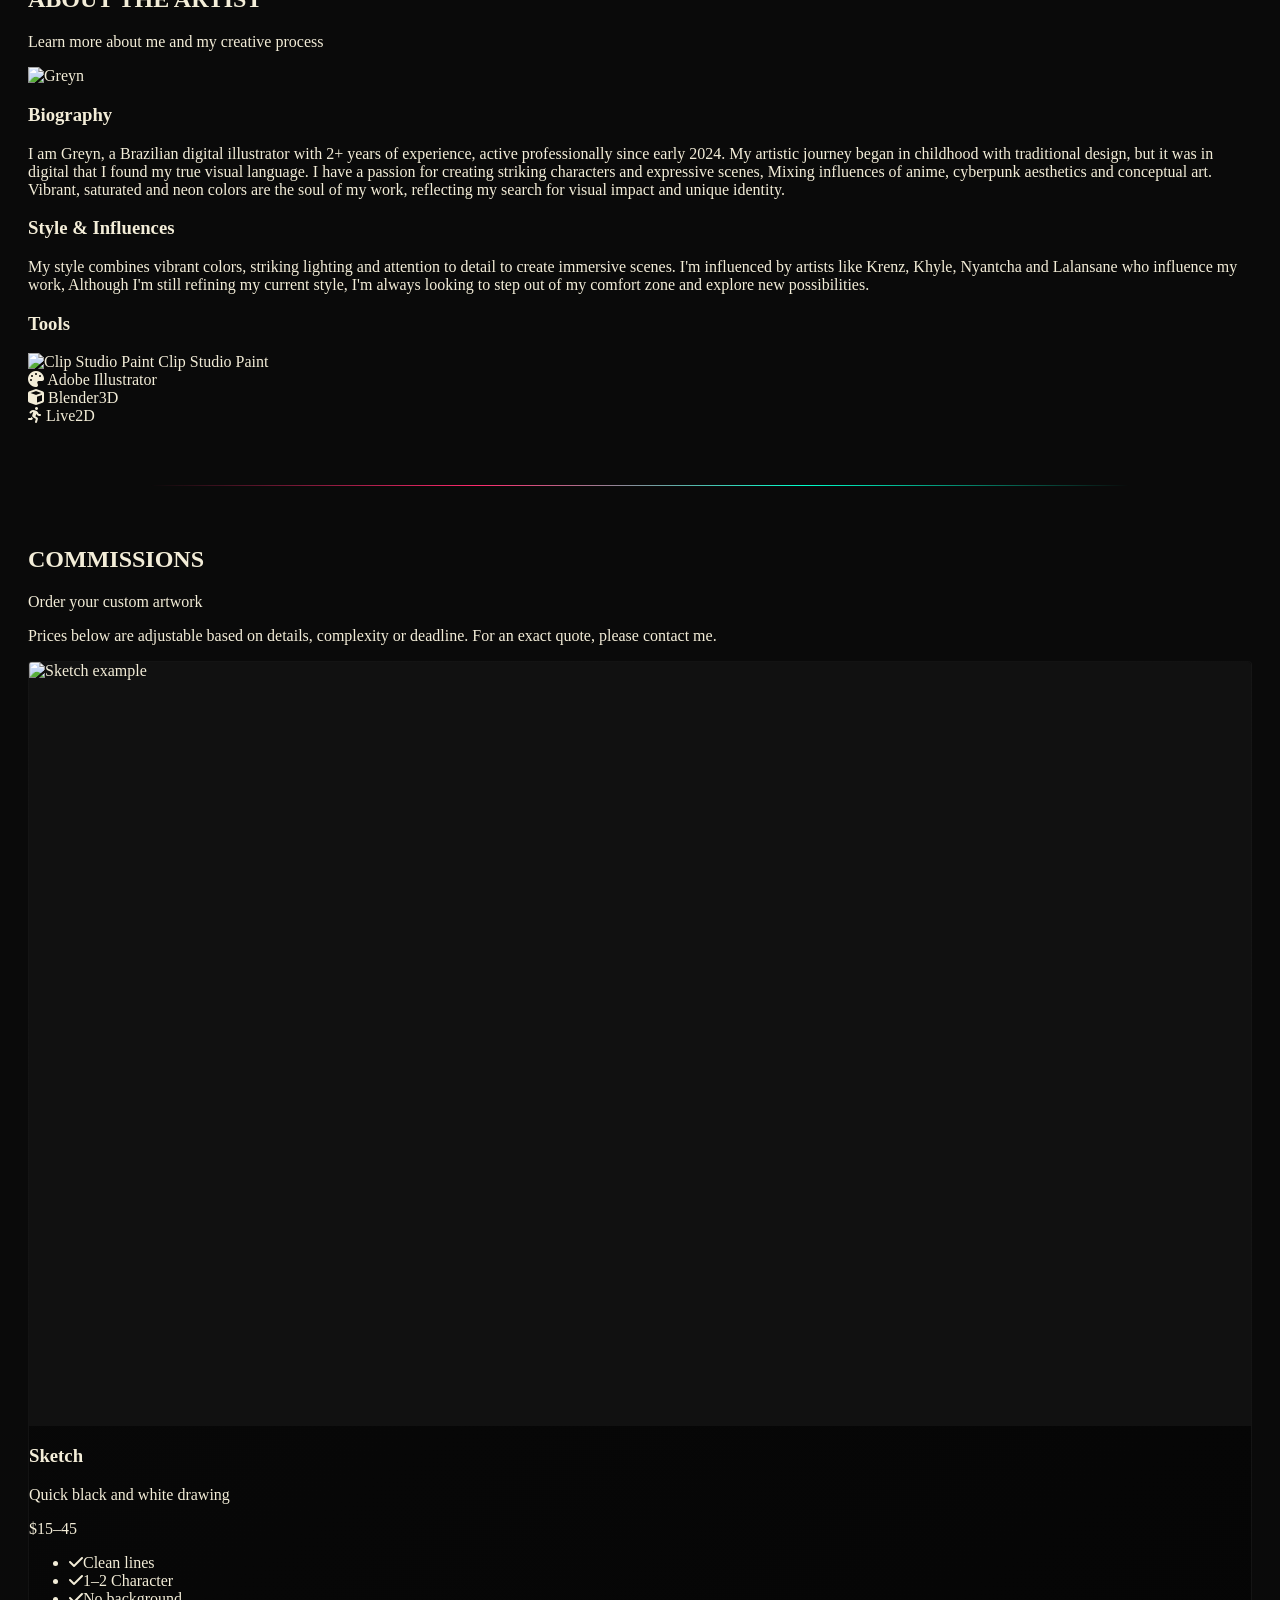
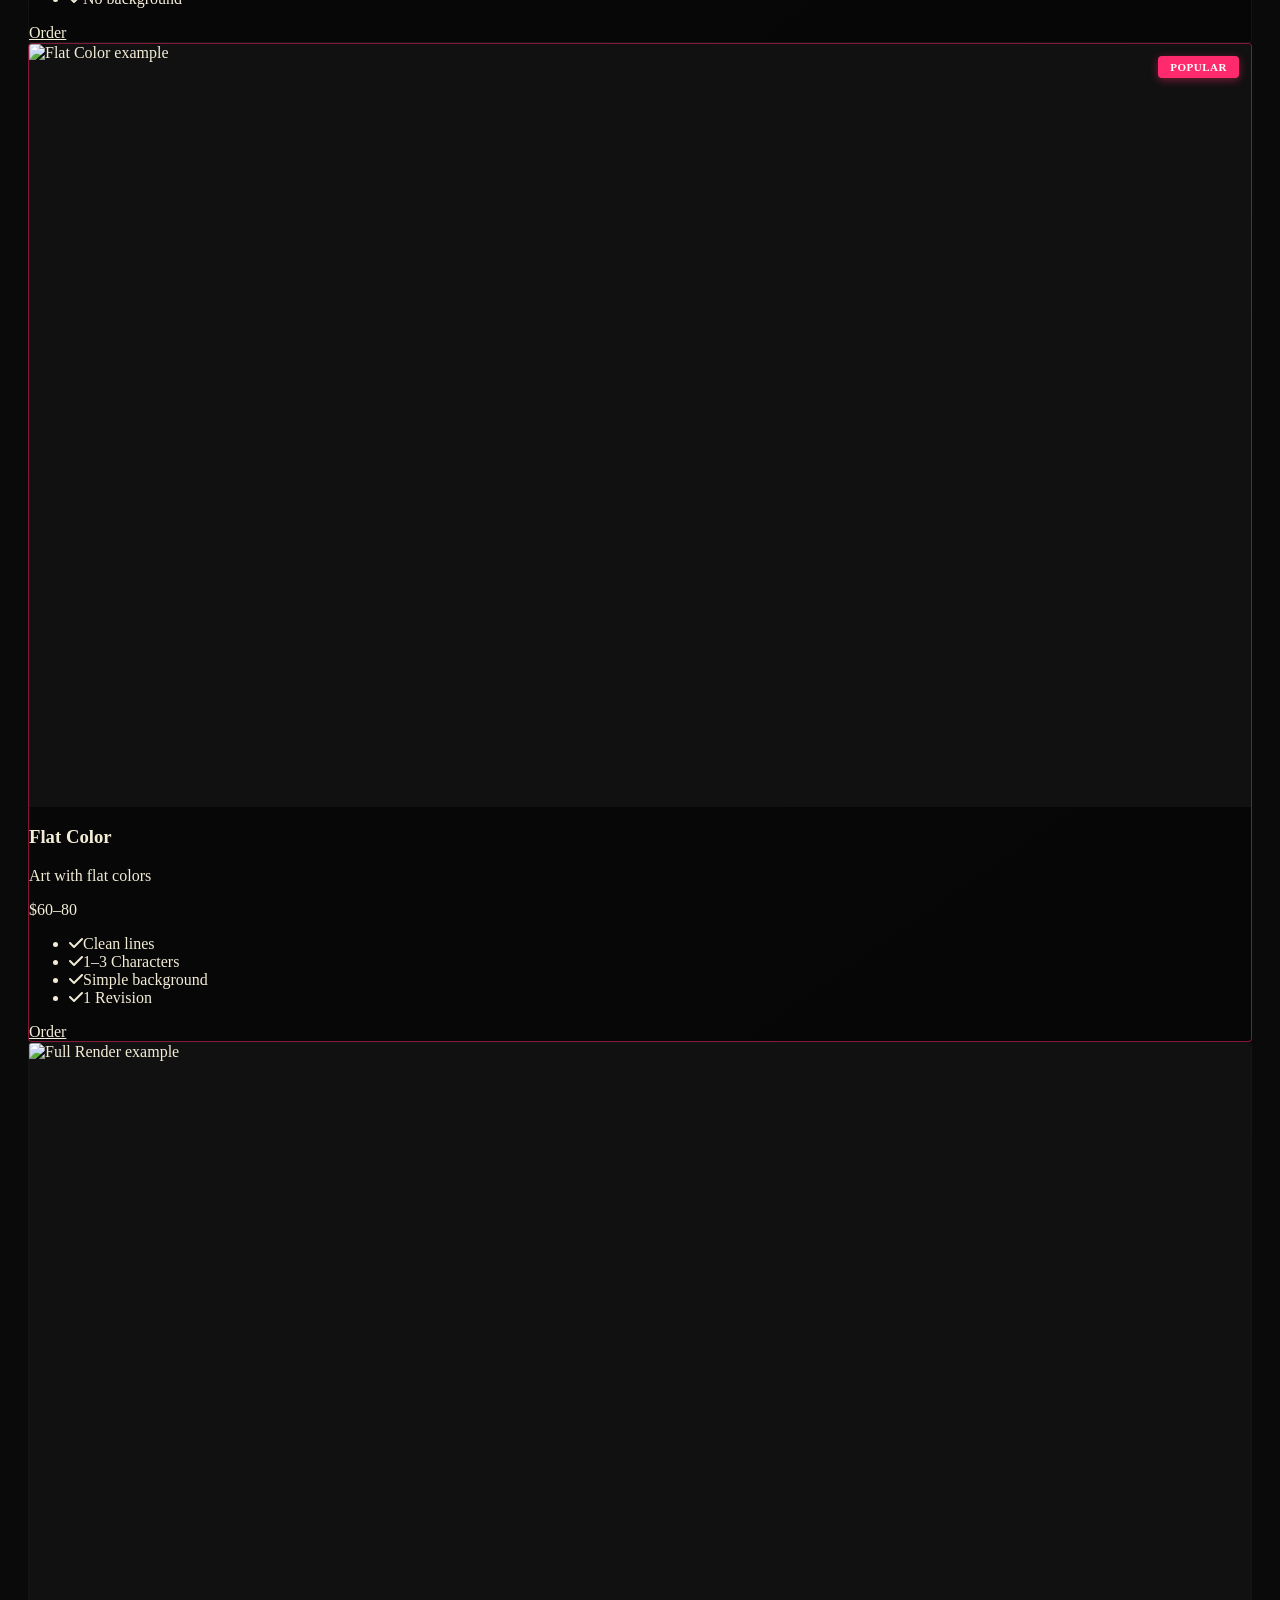
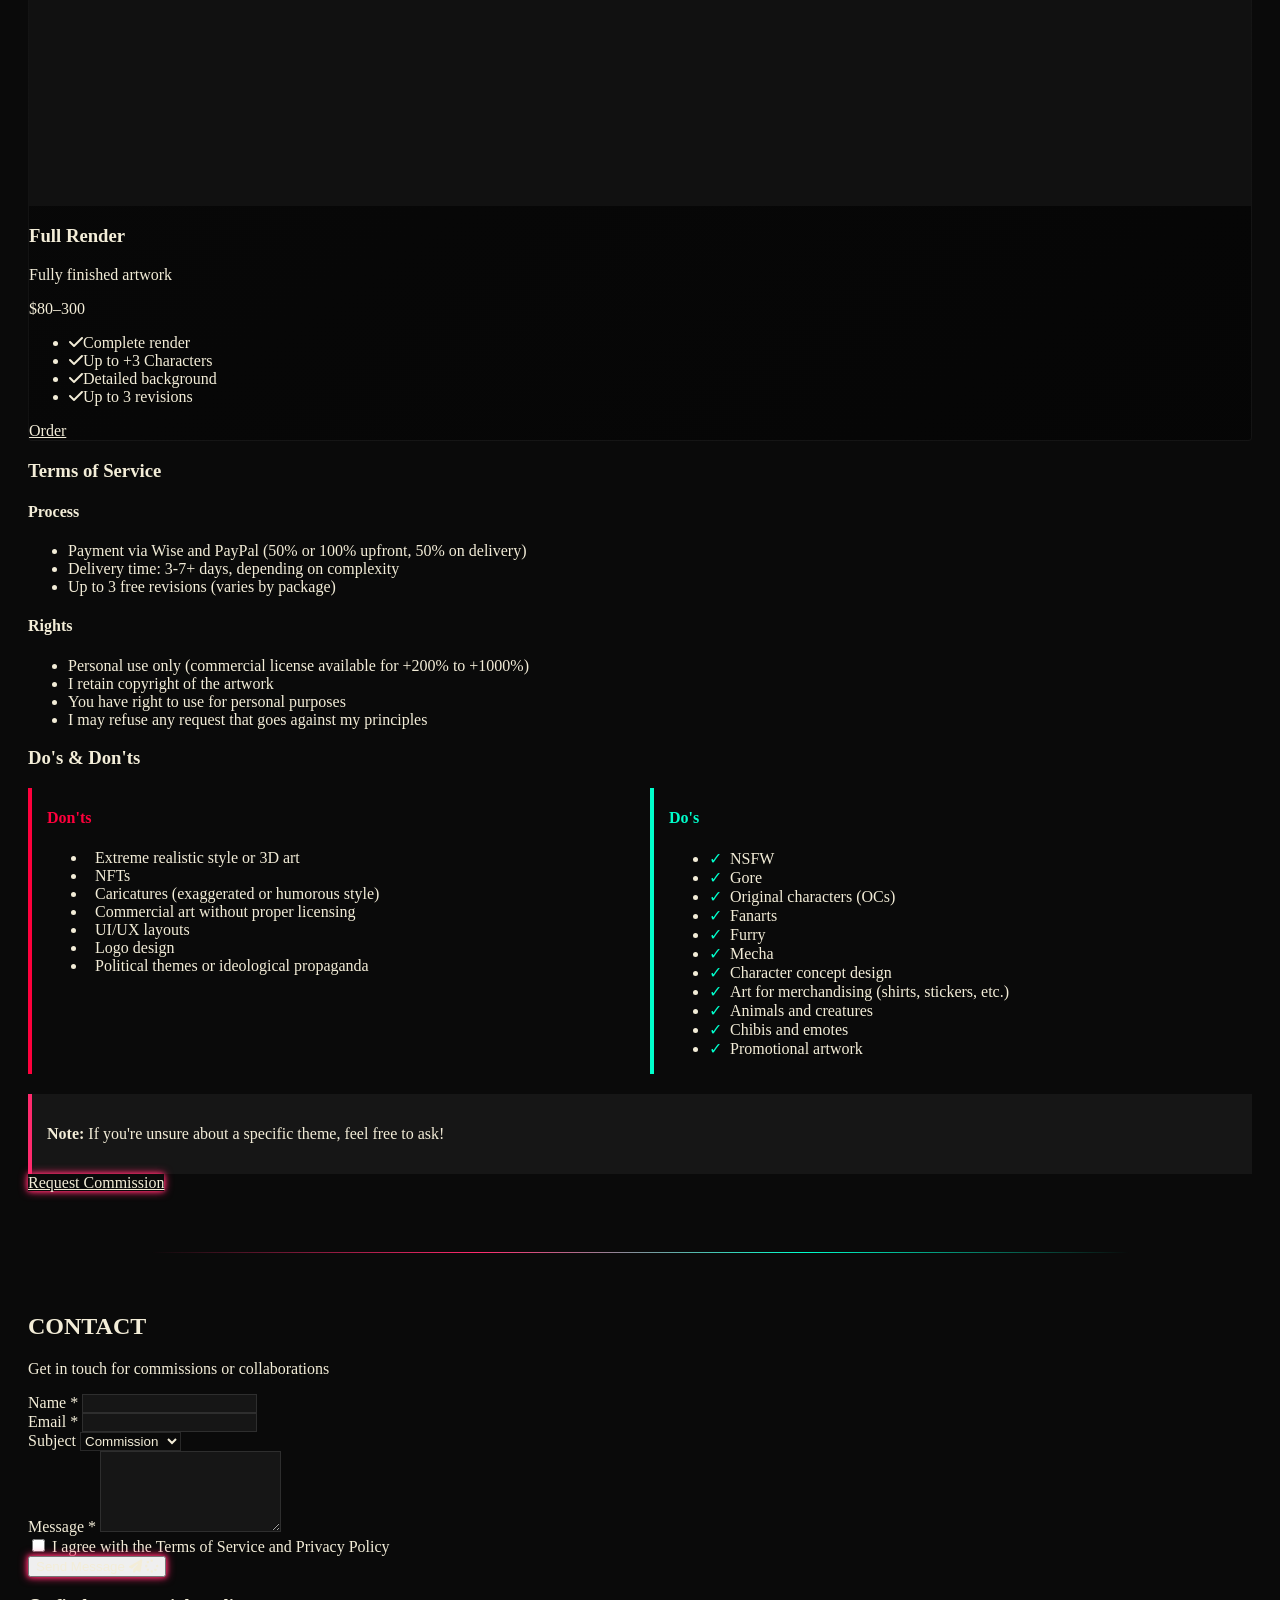
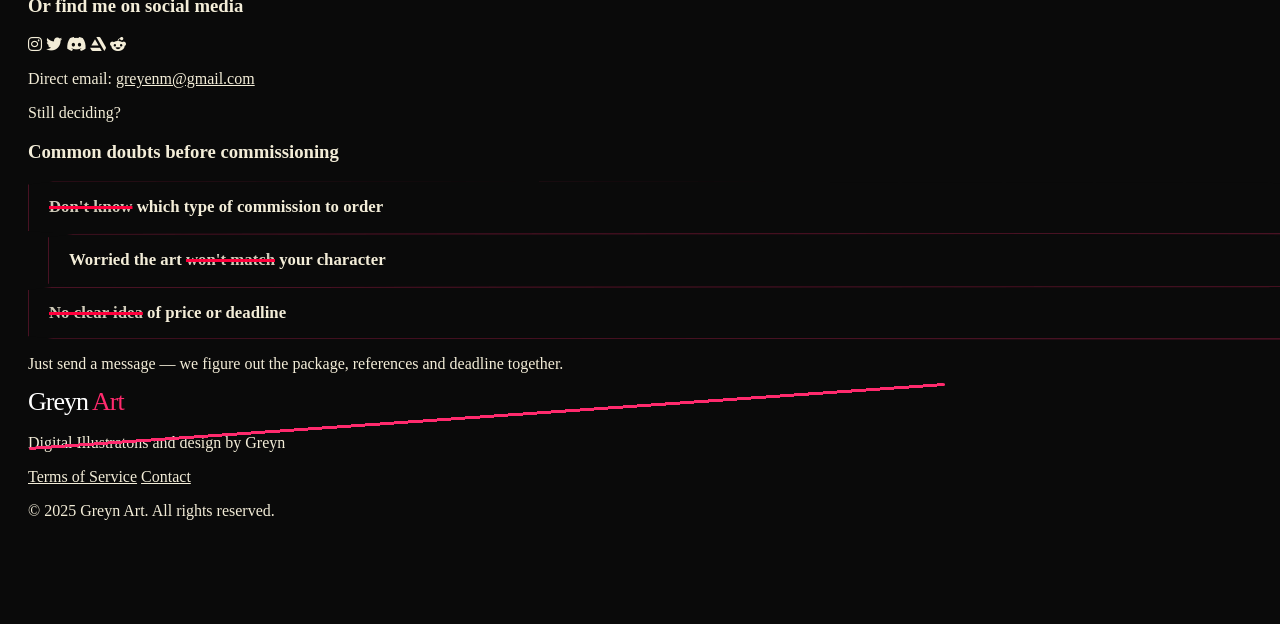
==== commit d92cb058: "Update index.html" ====
--- a/index.html
+++ b/index.html
@@ -2365,9 +2365,9 @@
     <i class="fab fa-reddit-alien"></i>
 </a></div>
 
-<hr class="section-divider"><hr
-
-<section id="projects" class="projects-section">
+<hr class="section-divider">
+
+ <section id="projects" class="projects-section">
     <div class="container mx-auto px-4 mb-12 text-center">
         <p class="text-sm uppercase tracking-widest text-neonpink mb-2 font-semibold">▢ SELECTED WORK</p>
         <h2 class="text-4xl md:text-5xl font-bold mb-3" style="color:#f3edd8;">PROJECTS I WORKED ON</h2>
@@ -2436,7 +2436,6 @@
   <button type="button" aria-label="Projeto 2"></button>
   <button type="button" aria-label="Projeto 3"></button>
 </div>
-</section>
 
 <!-- PARA QUEM -->
 <section class="paper-sec" id="for-who">
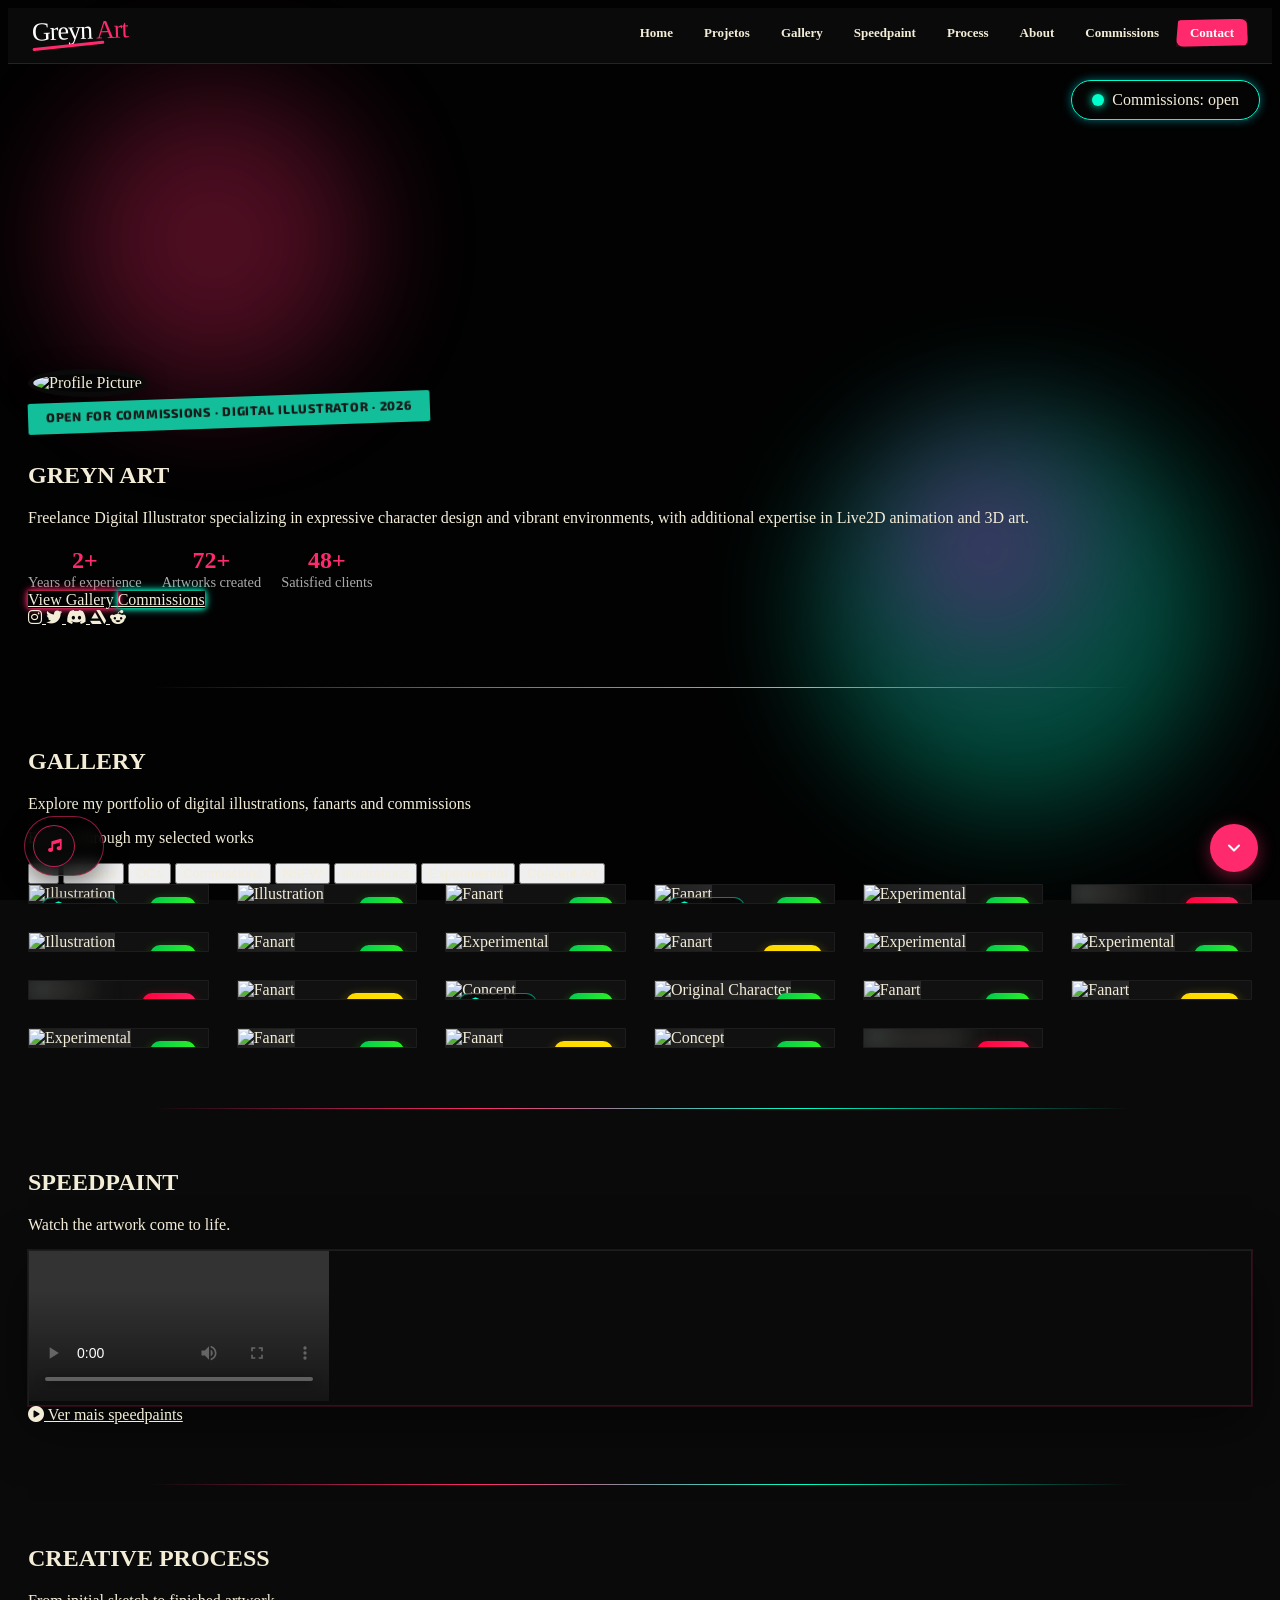
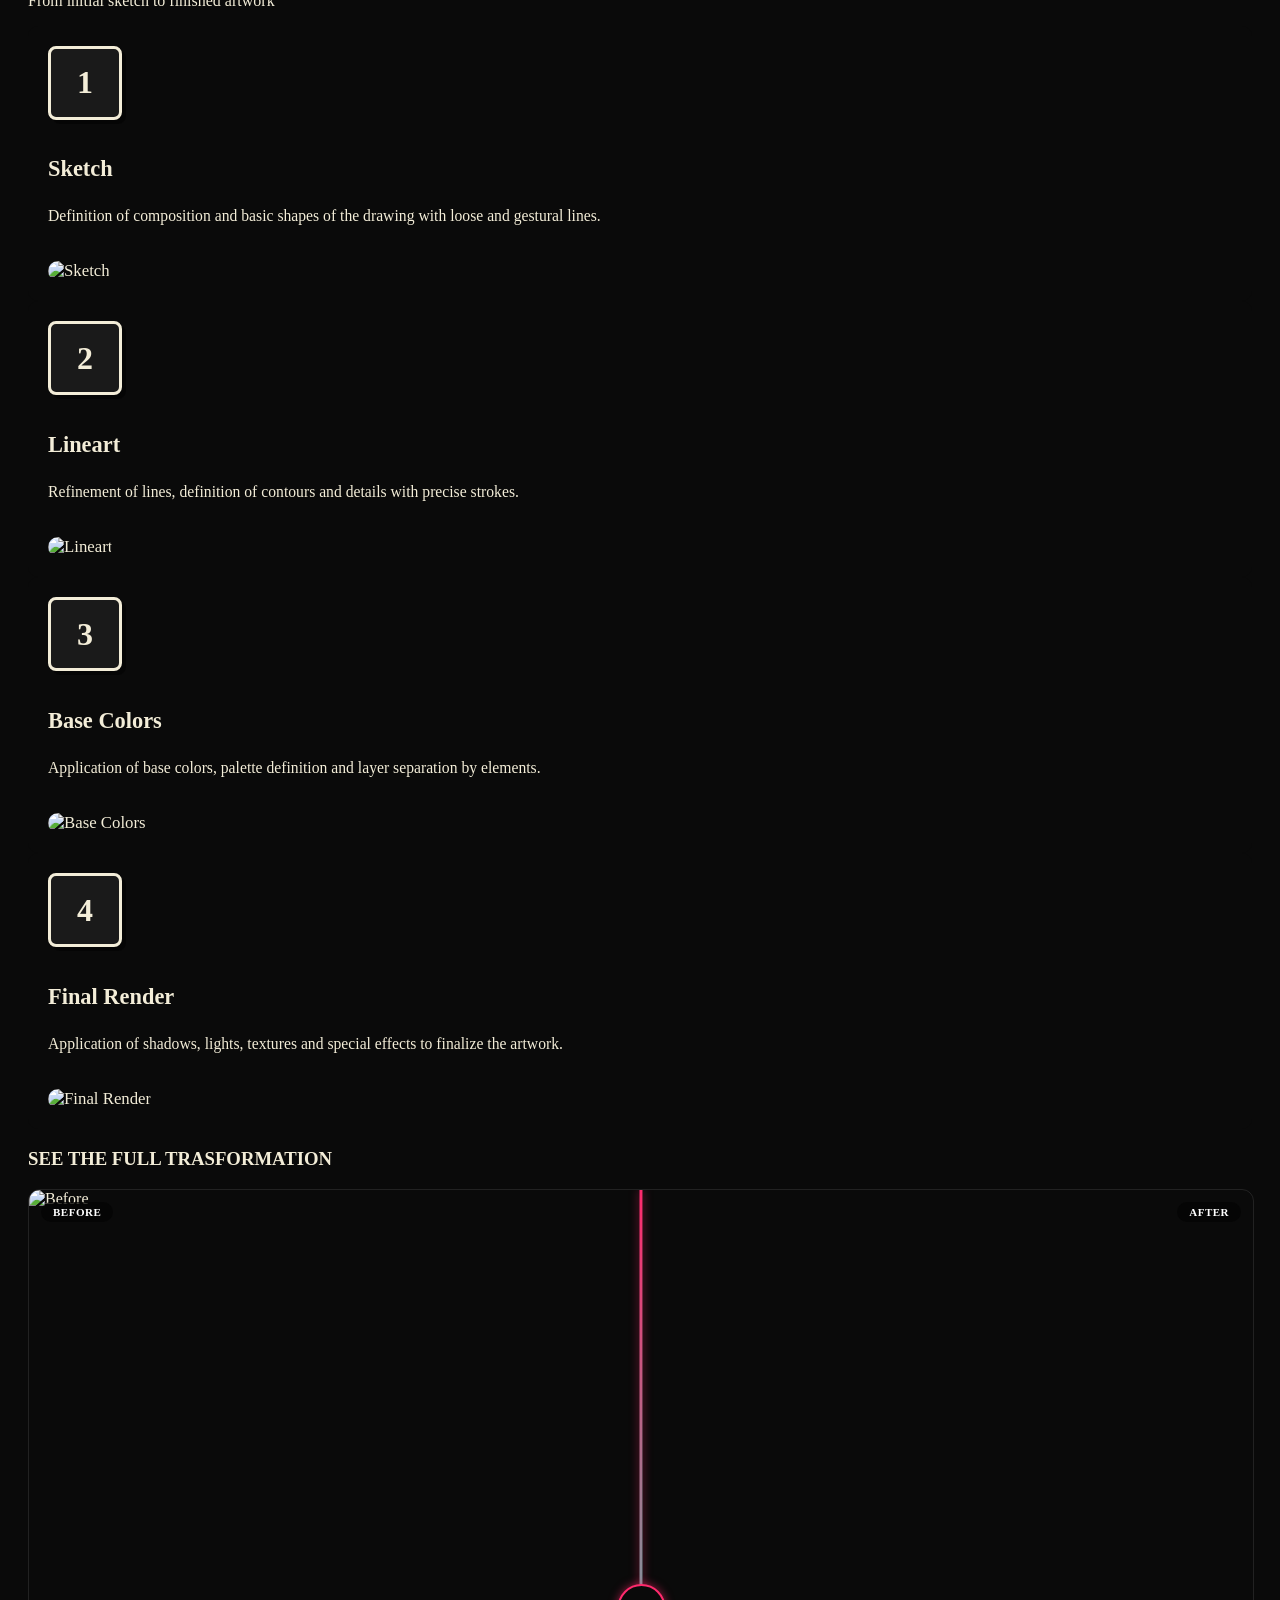
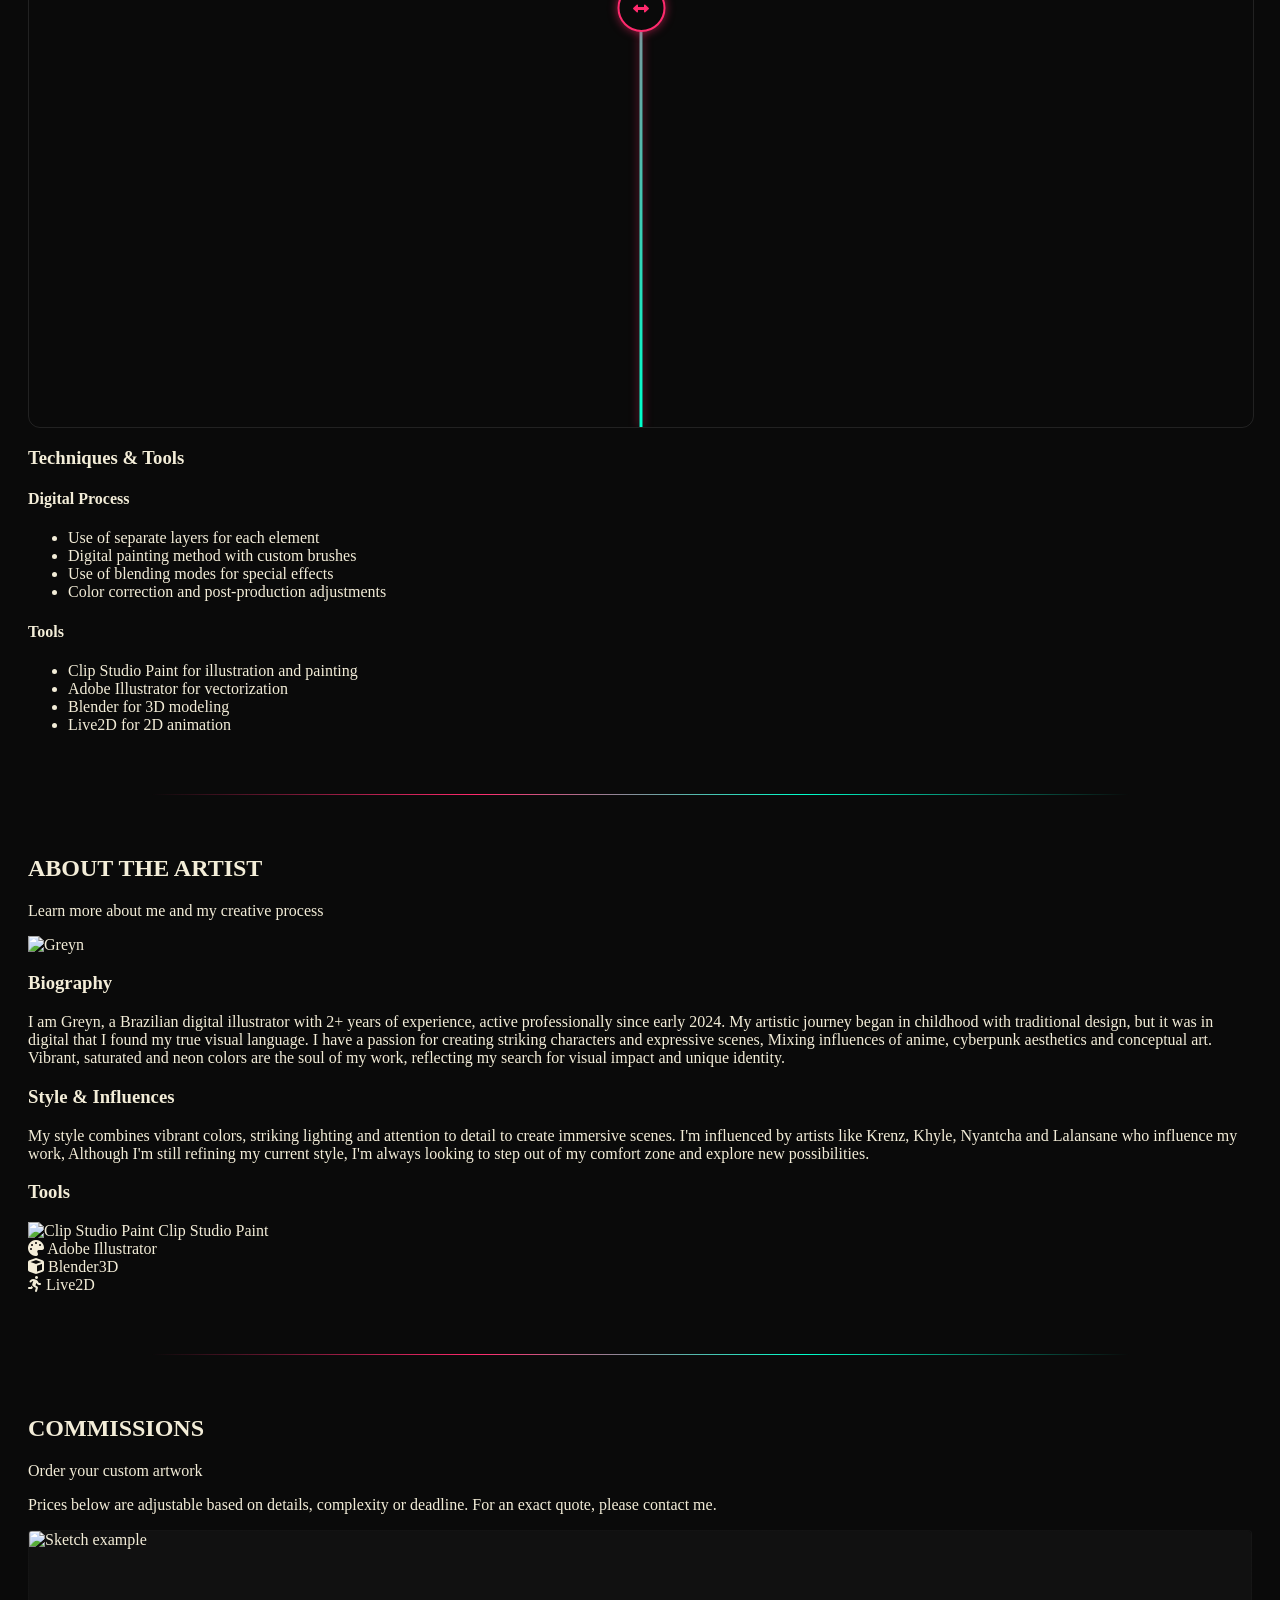
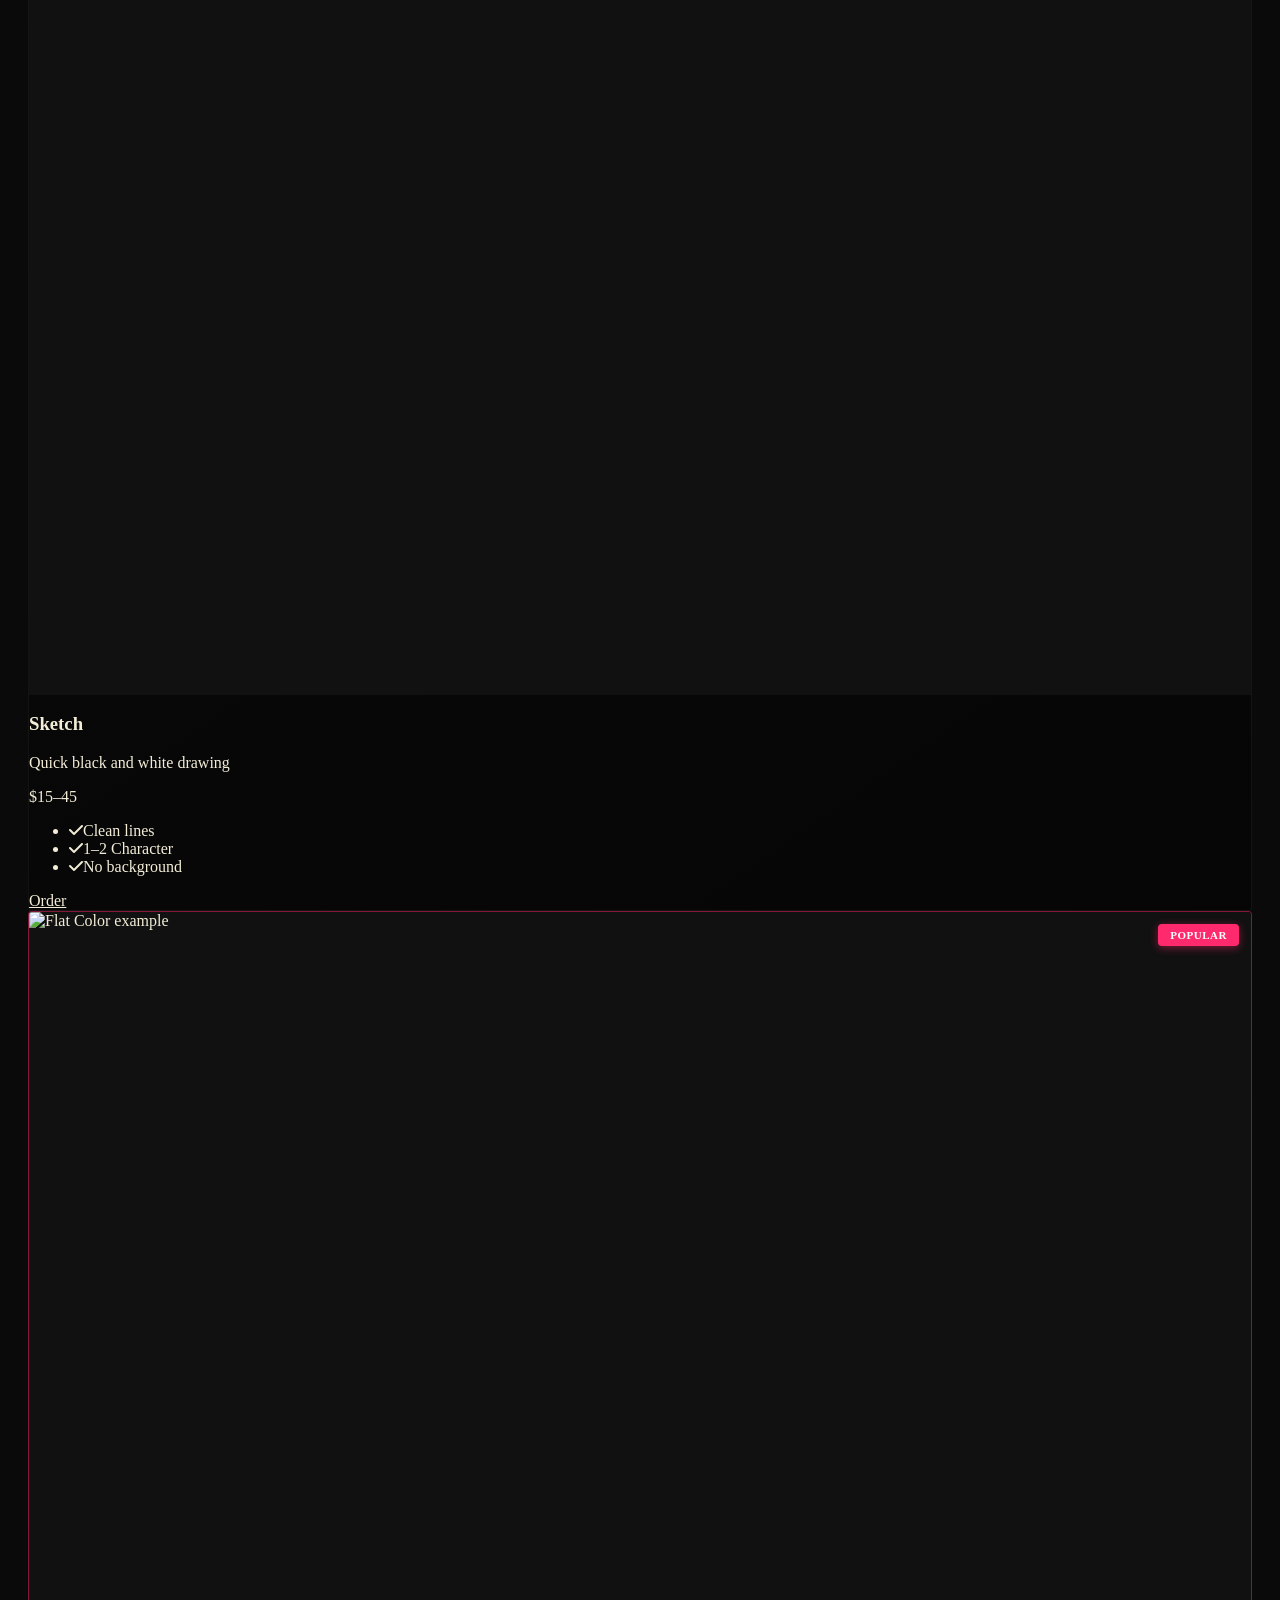
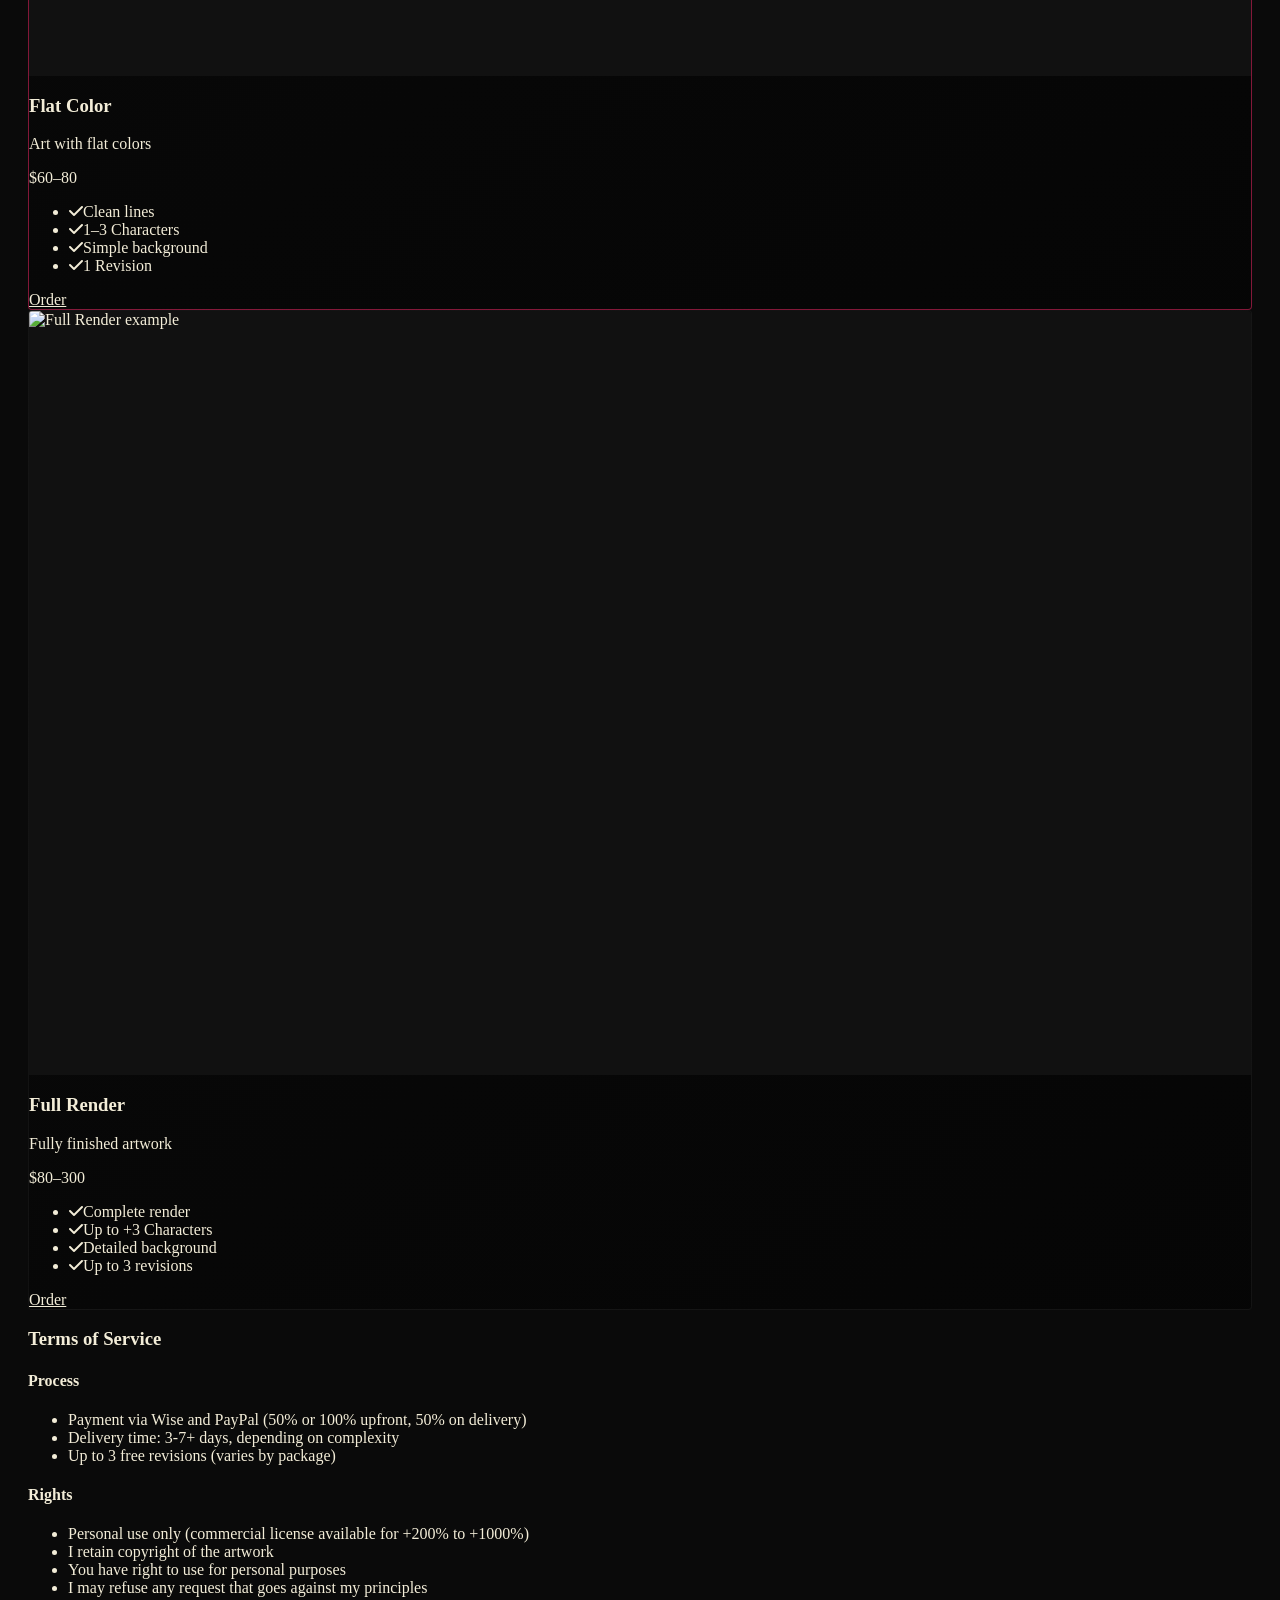
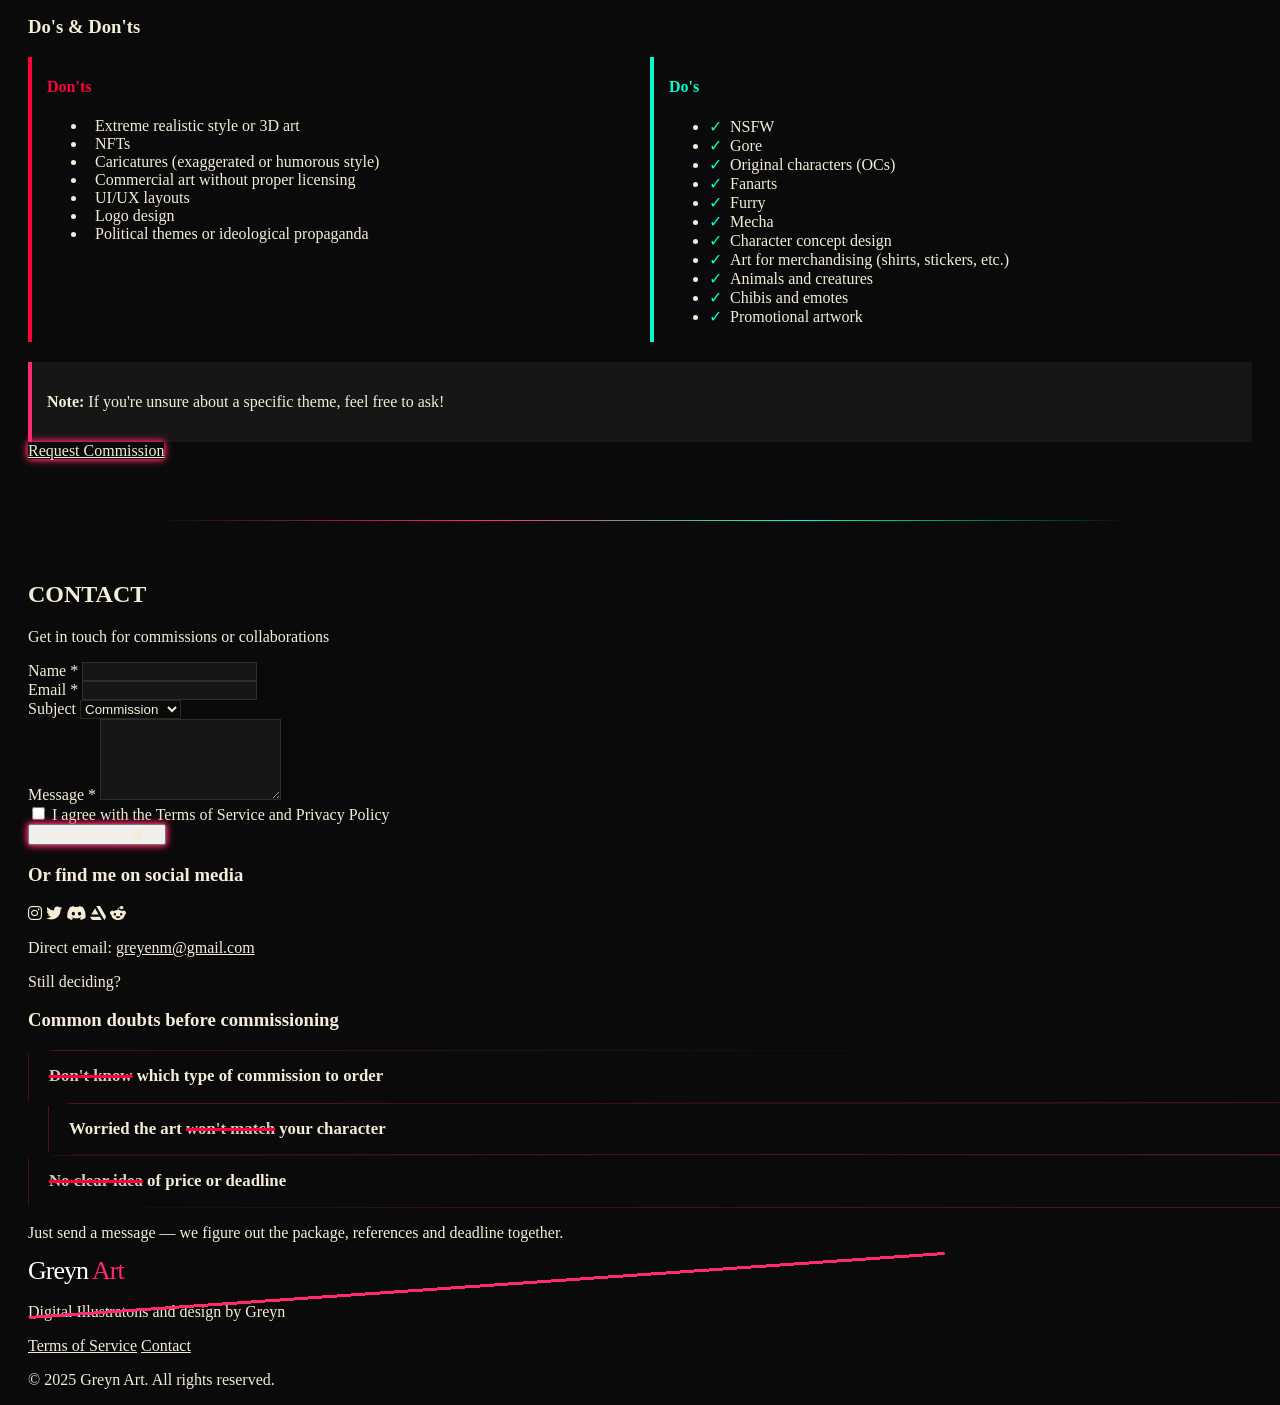
==== commit 7e09a089: "Update index.html" ====
--- a/index.html
+++ b/index.html
@@ -2367,135 +2367,7 @@
 
 <hr class="section-divider">
 
- <section id="projects" class="projects-section">
-    <div class="container mx-auto px-4 mb-12 text-center">
-        <p class="text-sm uppercase tracking-widest text-neonpink mb-2 font-semibold">▢ SELECTED WORK</p>
-        <h2 class="text-4xl md:text-5xl font-bold mb-3" style="color:#f3edd8;">PROJECTS I WORKED ON</h2>
-        <p class="text-gray-400 max-w-2xl mx-auto">Some collaborations, commissions and personal projects</p>
-    </div>
-
-    <div class="projects-grid">
-
-        <!-- Card 1 — inclinado pra esquerda -->
-        <article class="project-card" style="--r: -1.4deg;">
-            <span class="project-tape pink"></span>
-            <div class="project-torn">
-                <div class="project-media">
-                    <img src="https://raw.githubusercontent.com/GREYNPORTFOLIO/site-2/refs/heads/main/GRENINJA%20ART%205%20.png" alt="Greninja">
-                </div>
-                <div class="project-top">
-                    <span class="project-number">01</span>
-                    <span class="project-date">fanart<strong>2025</strong></span>
-                </div>
-                <span class="project-live">featured</span>
-                <h3 class="project-title">Pokémon illustration</h3>
-                <p class="project-desc">Full render character illustration focused on lighting, materials and strong silhouette.</p>
-                <p class="project-footer">role · <span>Illustration</span></p>
-            </div>
-        </article>
-
-        <!-- Card 2 — inclinado pra direita -->
-        <article class="project-card" style="--r: 0.9deg;">
-            <span class="project-tape yellow"></span>
-            <div class="project-torn">
-                <div class="project-media">
-                    <img src="https://raw.githubusercontent.com/GREYNPORTFOLIO/site-2/refs/heads/main/GOLD%20SHIP%20ART%20FANART.png" alt="Gold Ship">
-                </div>
-                <div class="project-top">
-                    <span class="project-number">02</span>
-                    <span class="project-date">commission<strong>2025</strong></span>
-                </div>
-                <span class="project-live">client work</span>
-                <h3 class="project-title">Character design</h3>
-                <p class="project-desc">Commissioned character piece with flat color package, clean lineart and simple background.</p>
-                <p class="project-footer">role · <span>Character art</span></p>
-            </div>
-        </article>
-
-        <!-- Card 3 — leve inclinação -->
-        <article class="project-card" style="--r: -0.6deg;">
-            <span class="project-tape purple"></span>
-            <div class="project-torn">
-                <div class="project-media">
-                    <img src="https://raw.githubusercontent.com/GREYNPORTFOLIO/site-2/refs/heads/main/FANART%2C%20BOCCHI%20THE%20ROCK%2C%20HITORI%20GOTOH%206%20.png" alt="Bocchi">
-                </div>
-                <div class="project-top">
-                    <span class="project-number">03</span>
-                    <span class="project-date">fanart<strong>2025</strong></span>
-                </div>
-                <span class="project-live">personal</span>
-                <h3 class="project-title">Anime fanart</h3>
-                <p class="project-desc">Expressive portrait study with saturated colors, soft shading and neon atmosphere.</p>
-                <p class="project-footer">role · <span>Illustration</span></p>
-            </div>
-        </article>
-
-    </div>
-    <div class="projects-dots" role="group" aria-label="Navegar pelos projetos">
-  <button type="button" aria-label="Projeto 1" aria-current="true"></button>
-  <button type="button" aria-label="Projeto 2"></button>
-  <button type="button" aria-label="Projeto 3"></button>
-</div>
-
-<!-- PARA QUEM -->
-<section class="paper-sec" id="for-who">
-  <div class="paper-wrap who-head">
-    <h2 class="paper-title">Seu título aqui...</h2>
-  </div>
-  <ul class="who-grid">
-    <li class="who-card">
-      <span class="who-img"><img src="https://raw.githubusercontent.com/GREYNPORTFOLIO/site-2/refs/heads/main/Illustration%20concept%20art%20oc.jpg" alt=""><span class="img-tag">Greyn Art</span></span>
-      <span class="who-n">01</span>
-      <p>Texto do card 1</p>
-    </li>
-    <li class="who-card">
-      <span class="who-img"><img src="https://raw.githubusercontent.com/GREYNPORTFOLIO/site-2/refs/heads/main/Illustration%20concept%20art%20oc.jpg" alt=""><span class="img-tag">Greyn Art</span></span>
-      <span class="who-n">02</span>
-      <p>Texto do card 2</p>
-    </li>
-    <li class="who-card">
-      <span class="who-img"><img src="https://raw.githubusercontent.com/GREYNPORTFOLIO/site-2/refs/heads/main/Illustration%20concept%20art%20oc.jpg" alt=""><span class="img-tag">Greyn Art</span></span>
-      <span class="who-n">03</span>
-      <p>Texto do card 3</p>
-    </li>
-    <li class="who-card">
-      <span class="who-img"><img src="https://raw.githubusercontent.com/GREYNPORTFOLIO/site-2/refs/heads/main/Illustration%20concept%20art%20oc.jpg" alt=""><span class="img-tag">Greyn Art</span></span>
-      <span class="who-n">04</span>
-      <p>Texto do card 4</p>
-    </li>
-    <li class="who-card">
-      <span class="who-img"><img src="https://raw.githubusercontent.com/GREYNPORTFOLIO/site-2/refs/heads/main/Illustration%20concept%20art%20oc.jpg" alt=""><span class="img-tag">Greyn Art</span></span>
-      <span class="who-n">05</span>
-      <p>Texto do card 5</p>
-    </li>
-  </ul>
-</section>
-
-<!-- QUEM ESTÁ POR TRÁS -->
-<section class="paper-sec" id="behind">
-  <div class="paper-wrap about-grid">
-    <h2 class="paper-title">Quem está por trás da arte</h2>
-
-    <div class="about-paper torn-wrap">
-      <span class="tape tape--y"></span>
-      <div class="torn" data-torn="tb" data-seed="77">
-        <p>Primeiro parágrafo sobre você.</p>
-        <p>Segundo parágrafo com <span class="grifo">um trecho destacado em amarelo.</span></p>
-      </div>
-    </div>
-
-    <figure class="about-strip torn-wrap">
-      <span class="tape tape--p"></span>
-      <div class="torn" data-torn="tb" data-seed="91">
-        <img src="https://raw.githubusercontent.com/GREYNPORTFOLIO/site-2/refs/heads/main/Illustration%20concept%20art%20oc.jpg" alt="">
-      </div>
-      <figcaption>
-        <span>Nome do personagem · legenda</span>
-        <span>arte: Greyn</span>
-      </figcaption>
-    </figure>
-  </div>
-</section>
+ 
 
 <!-- Gallery Section -->
 <section id="gallery" class="py-10 sm:py-16 bg-darker/50 backdrop-blur-sm px- sm:px-4">
